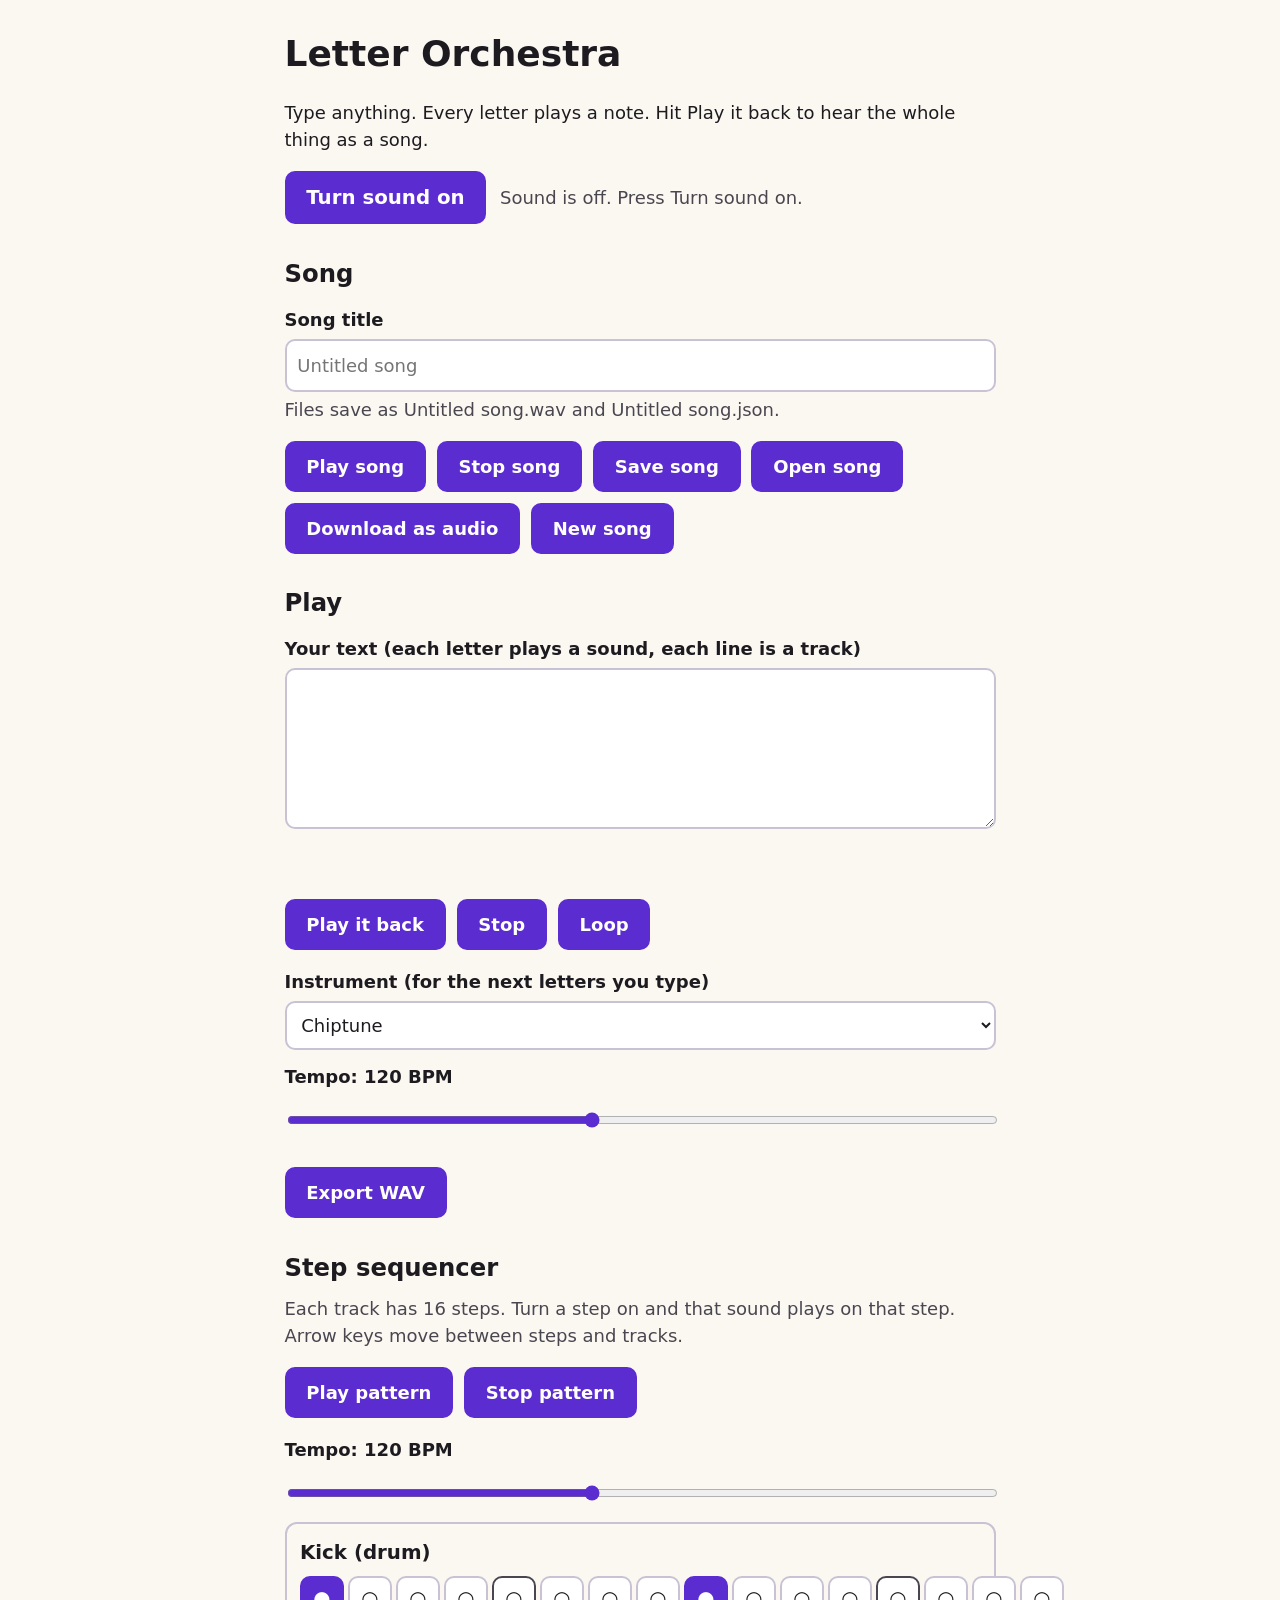
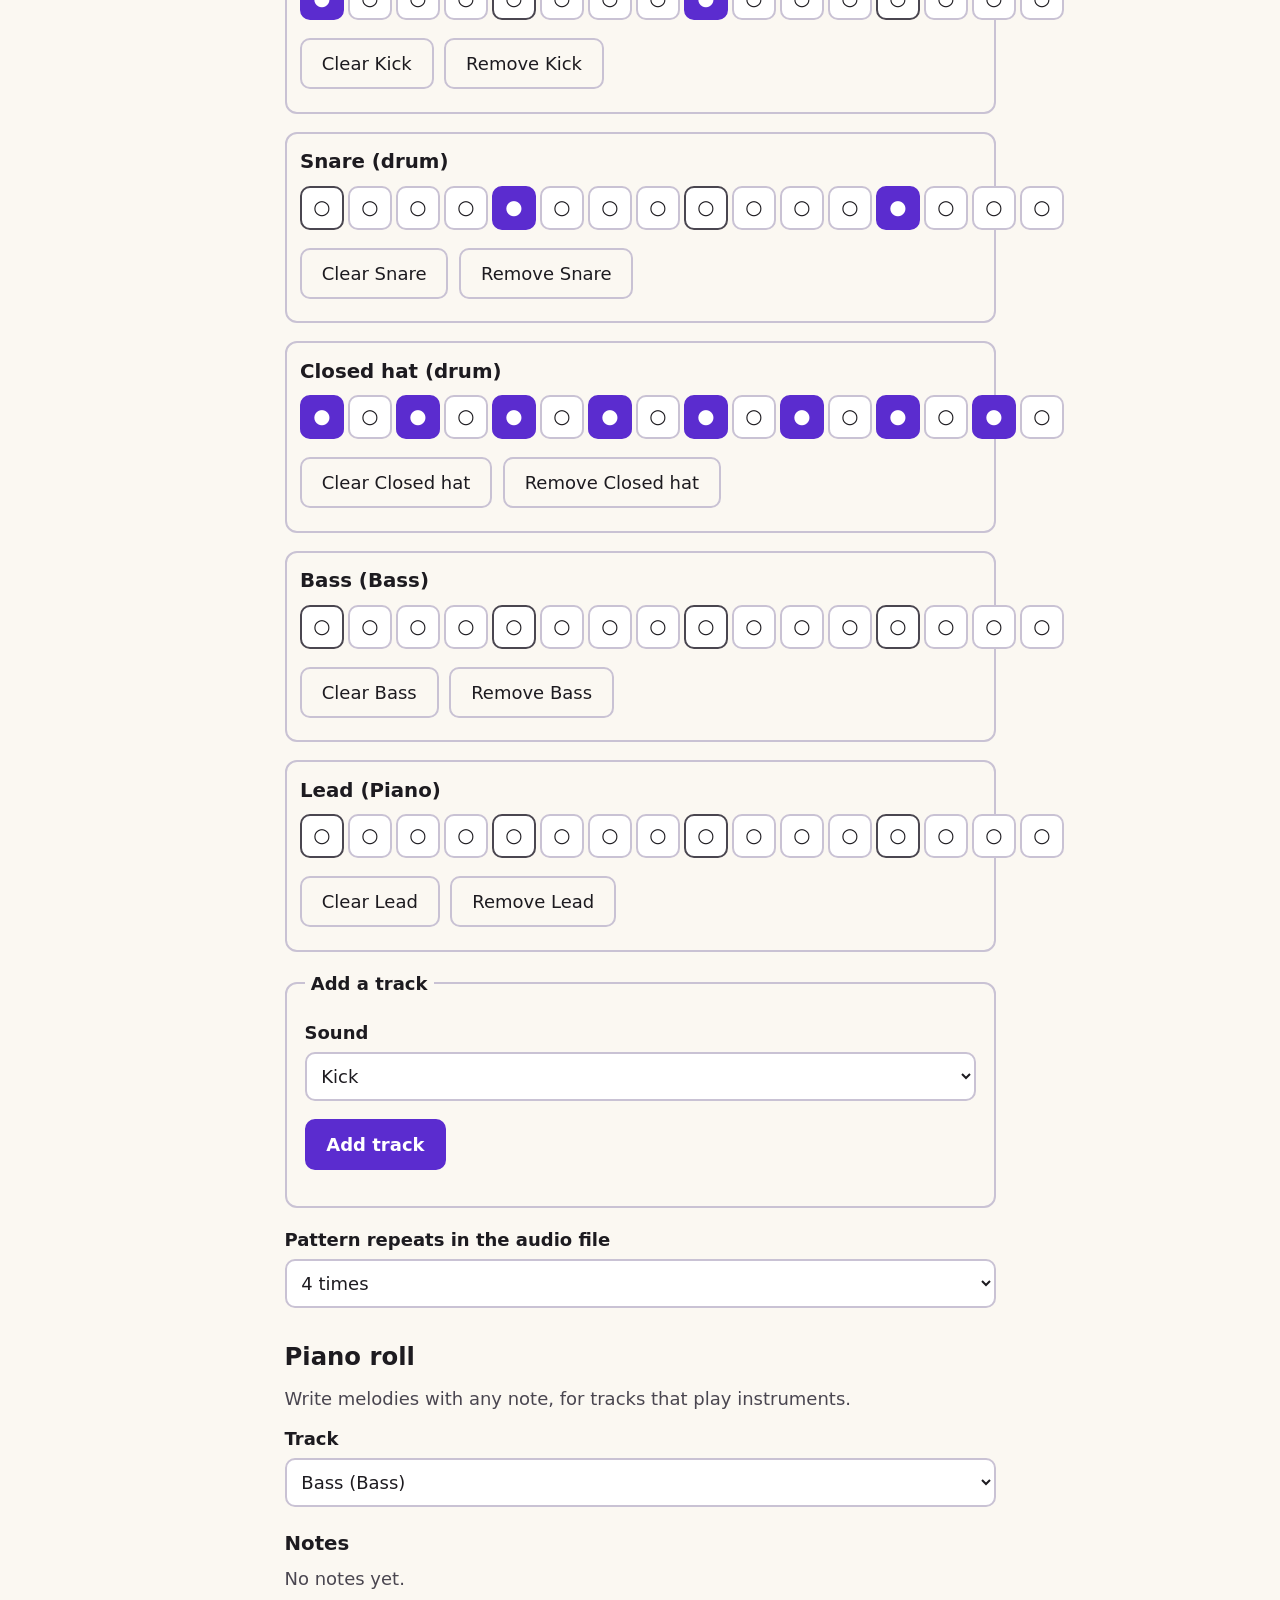
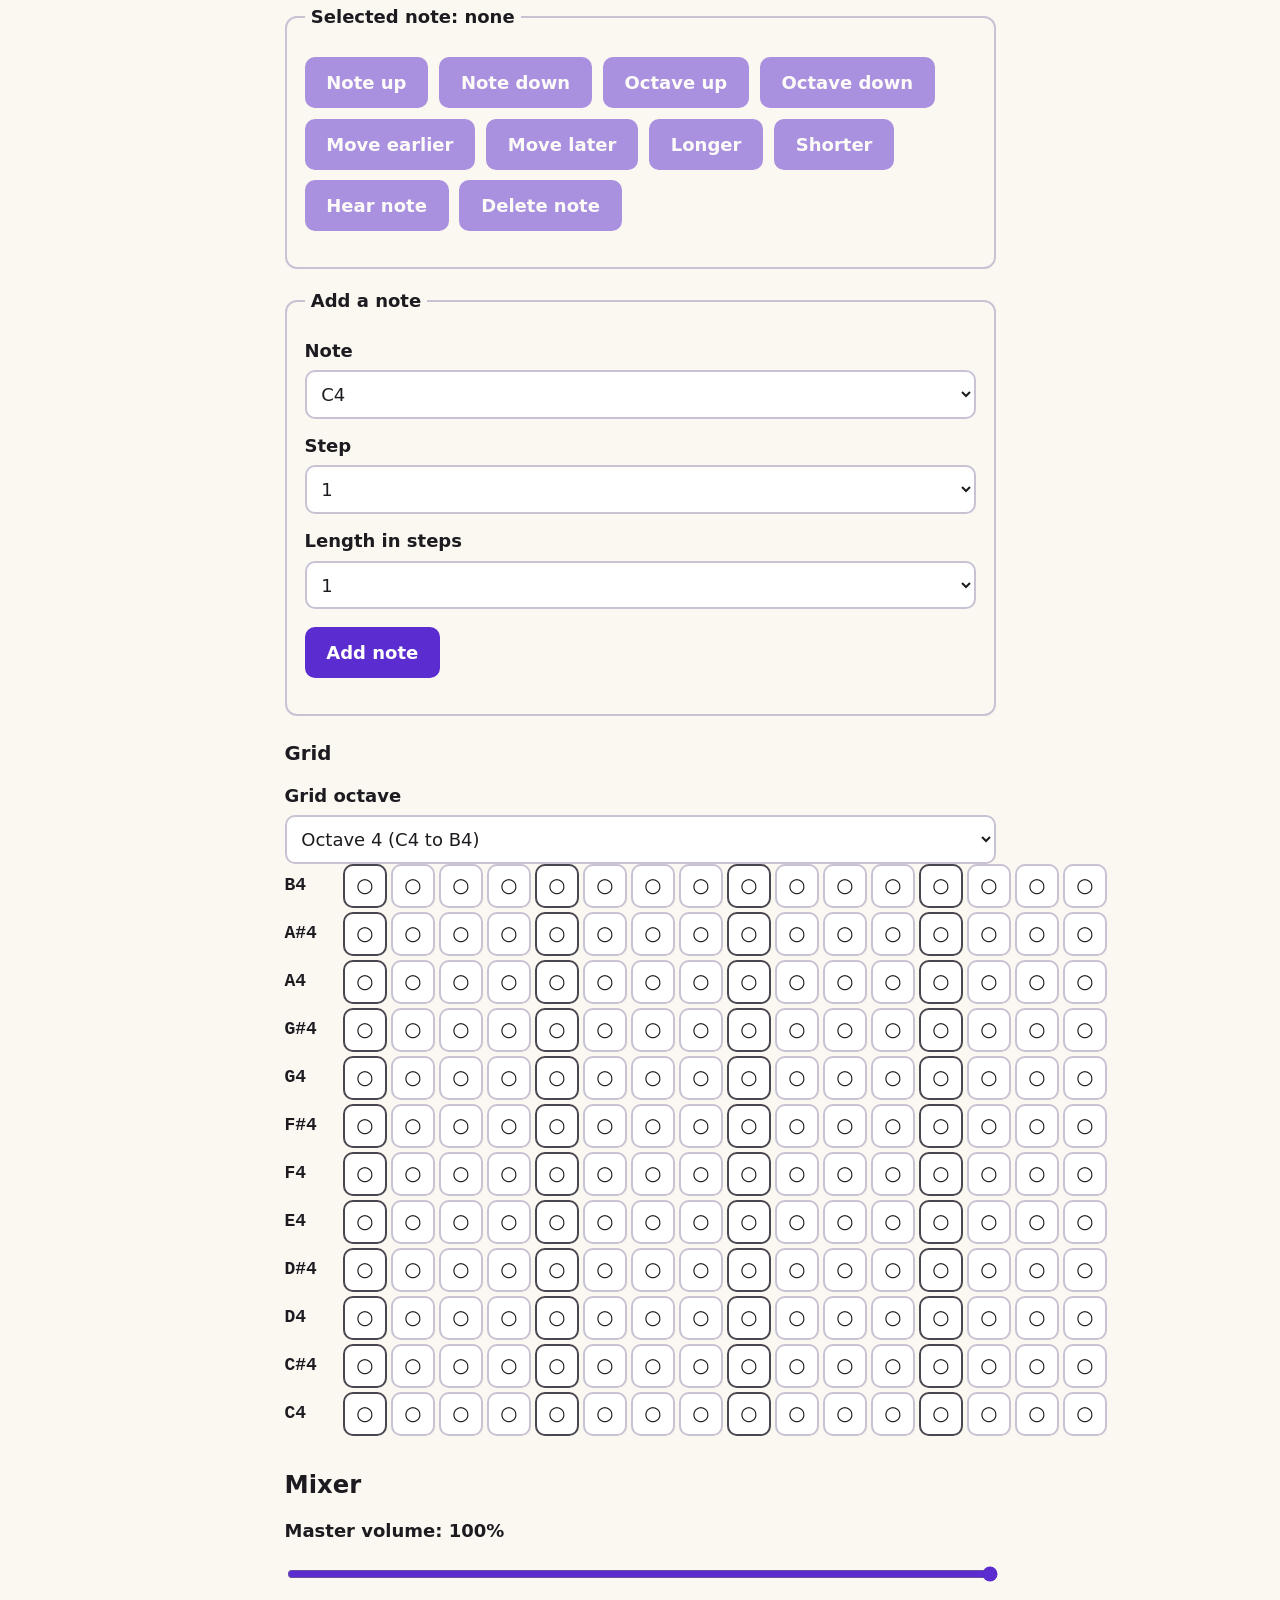
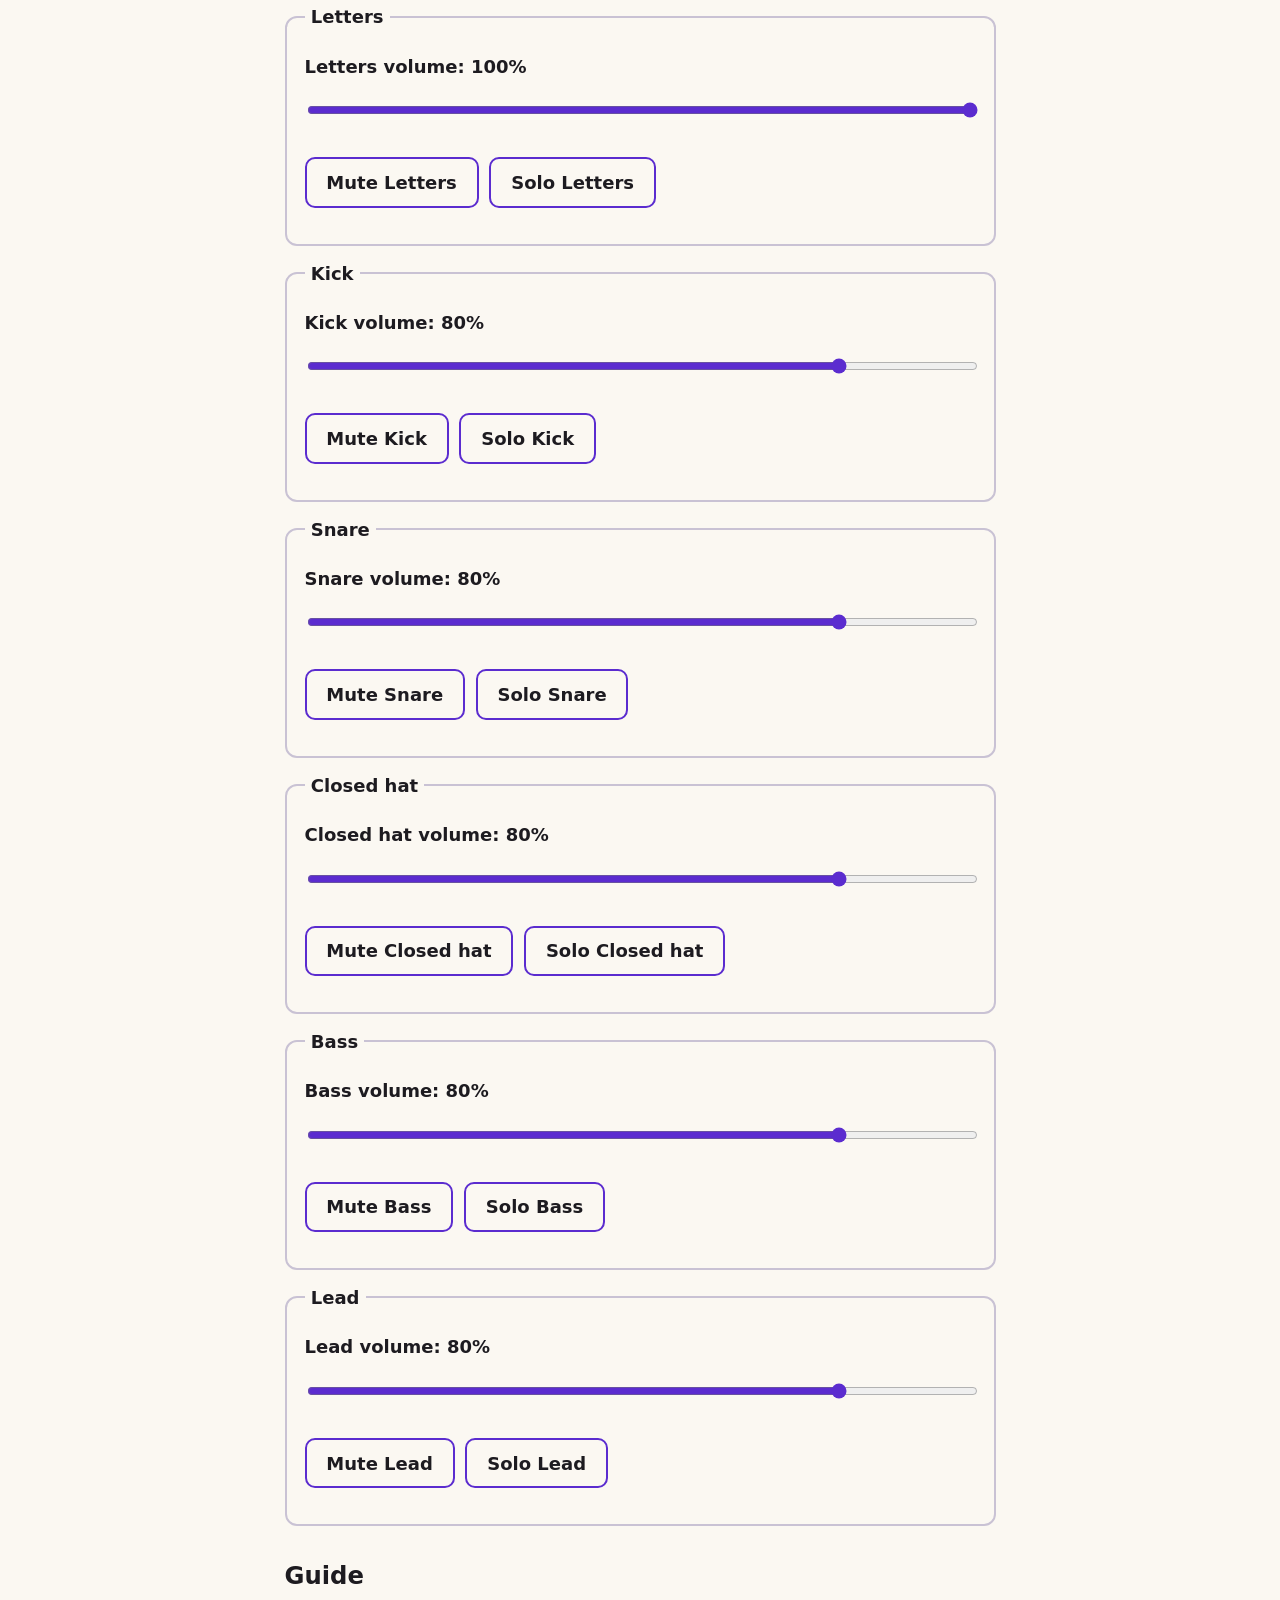
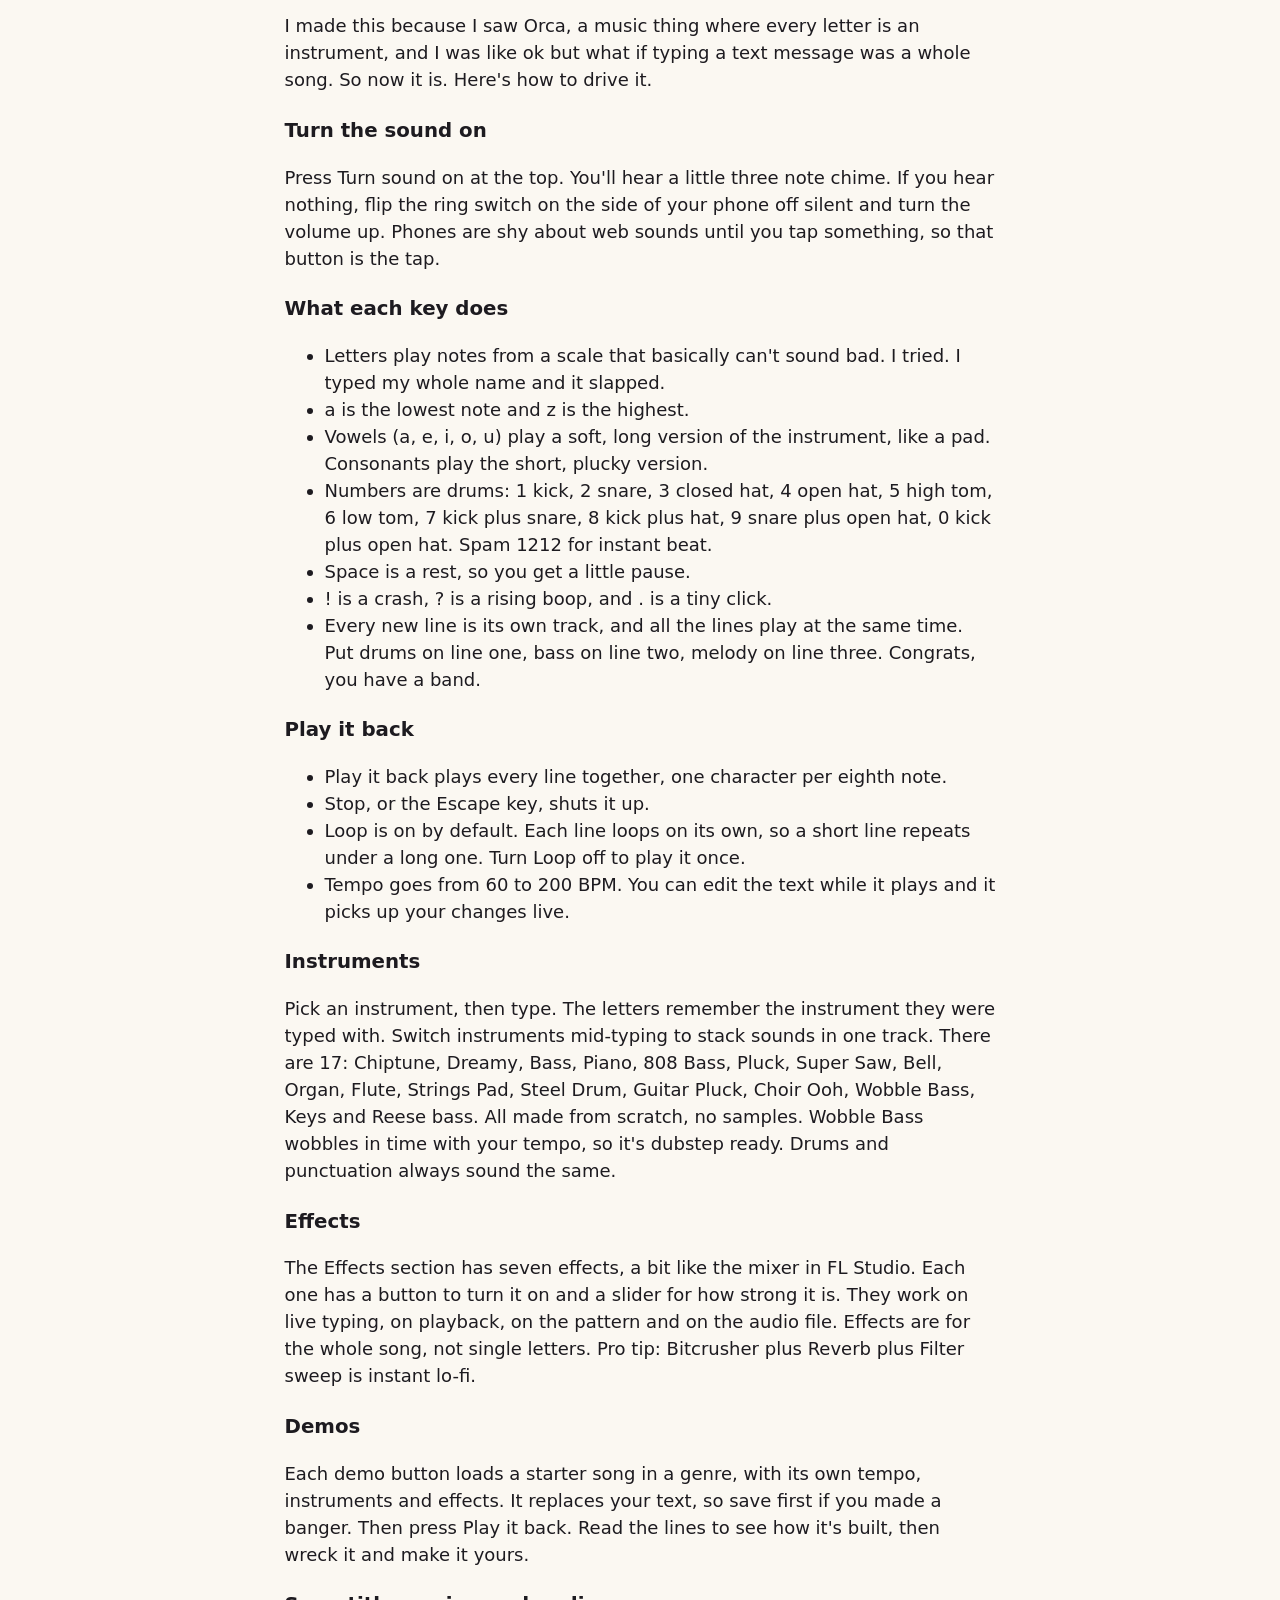
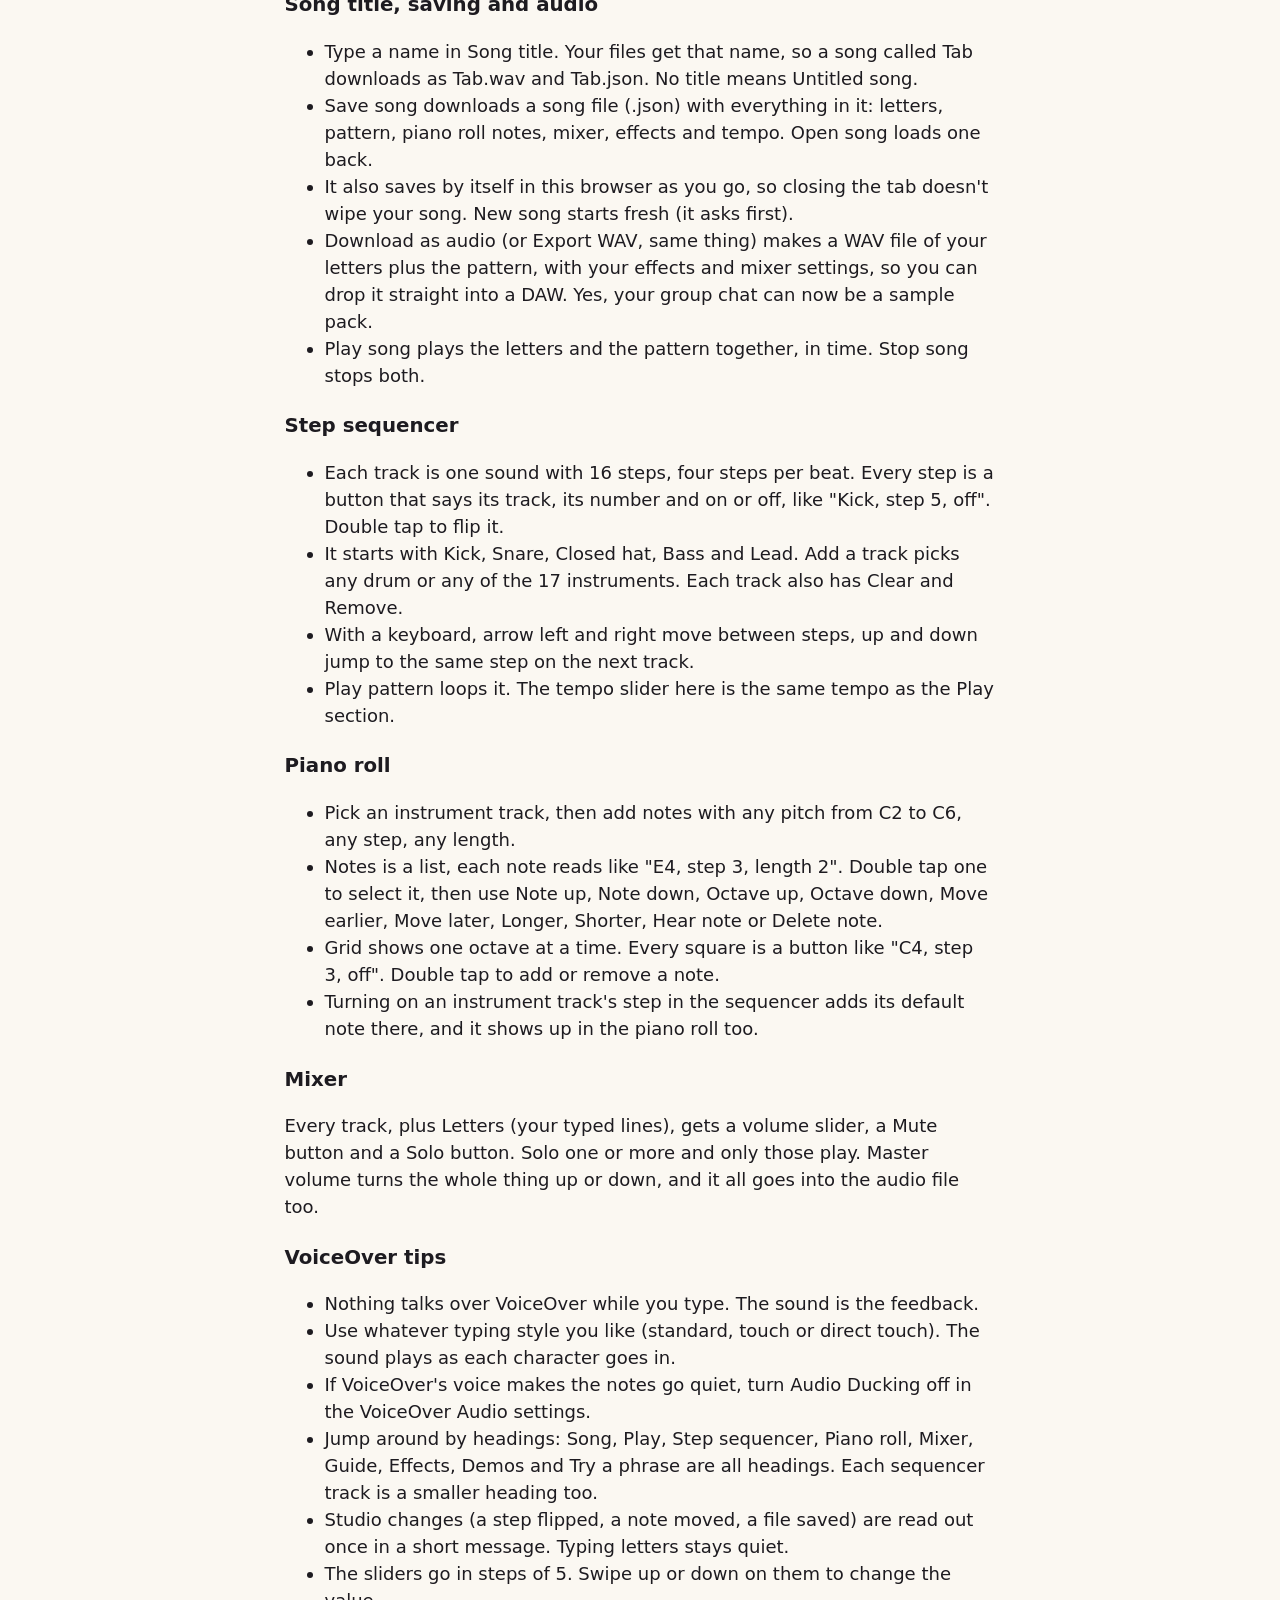
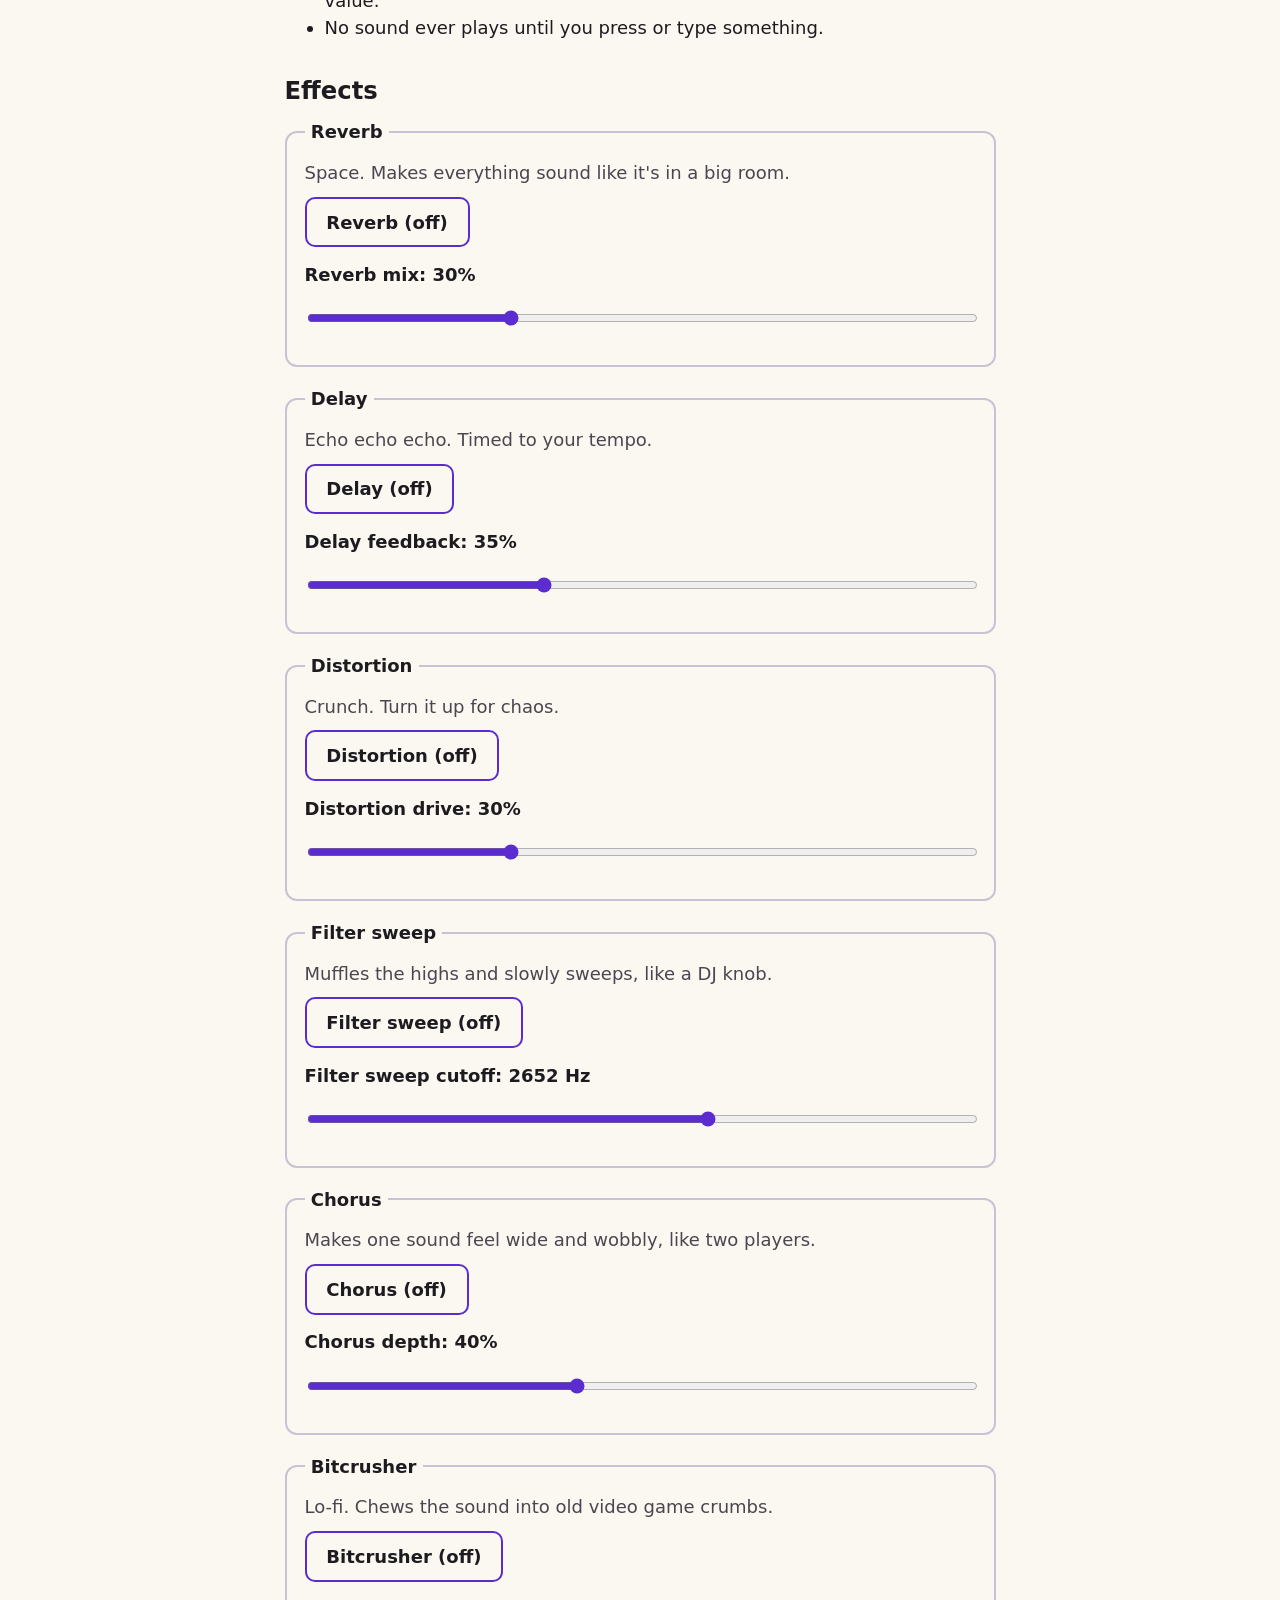
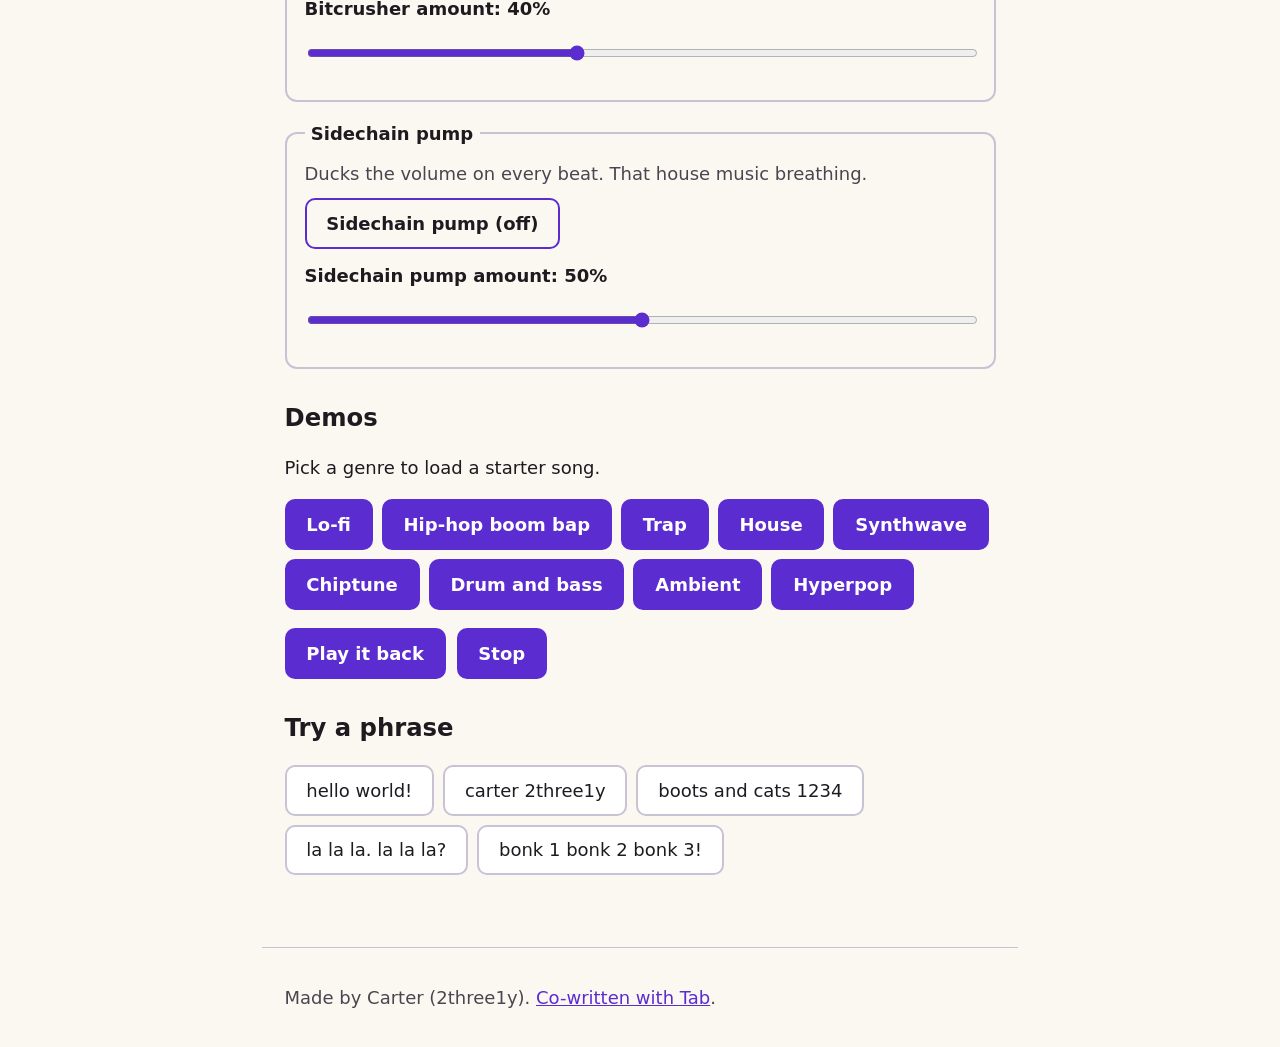
==== index.html @ 7fc5972c "Use en-US and cleaner links for TalkBack" ====
<!doctype html>
<html lang="en-US">
<head>
<meta charset="utf-8">
<meta name="viewport" content="width=device-width, initial-scale=1">
<meta name="color-scheme" content="light dark">
<title>Letter Orchestra</title>
<link rel="stylesheet" href="style.css">
</head>
<body>
<a class="skip" href="#guide-h">Skip to guide</a>
<main>
  <h1>Letter Orchestra</h1>
  <p class="intro">Type anything. Every letter plays a note. Hit Play it back to hear the whole thing as a song.</p>

  <div class="sound">
    <button type="button" id="sound-on">Turn sound on</button>
    <p id="sound-status" class="status">Sound is off. Press Turn sound on.</p>
  </div>

  <section aria-labelledby="song-h">
    <h2 id="song-h">Song</h2>
    <label for="song-title">Song title</label>
    <input type="text" id="song-title" autocomplete="off" autocapitalize="words" spellcheck="false" placeholder="Untitled song">
    <p class="hint" id="song-file-hint">Files save as <span id="song-file-name">Untitled song</span>.</p>
    <div class="row">
      <button type="button" id="song-play">Play song</button>
      <button type="button" id="song-stop">Stop song</button>
      <button type="button" id="song-save">Save song</button>
      <button type="button" id="song-open">Open song</button>
      <button type="button" id="song-audio">Download as audio</button>
      <button type="button" id="song-new">New song</button>
    </div>
    <input type="file" id="song-file" class="visually-hidden" accept=".json,application/json" tabindex="-1" aria-hidden="true">
    <p id="studio-status" class="status" role="status"></p>
  </section>

  <section aria-labelledby="play-h">
    <h2 id="play-h">Play</h2>
    <label for="text">Your text (each letter plays a sound, each line is a track)</label>
    <textarea id="text" rows="5" autocomplete="off" autocorrect="off" autocapitalize="off" spellcheck="false"></textarea>
    <div id="preview" class="preview" aria-hidden="true"></div>

    <div class="row">
      <button type="button" id="play" class="play">Play it back</button>
      <button type="button" id="stop" class="stop">Stop</button>
      <button type="button" id="loop" aria-pressed="true">Loop</button>
    </div>

    <div class="field">
      <label for="instrument">Instrument (for the next letters you type)</label>
      <select id="instrument">
        <option value="chiptune">Chiptune</option>
        <option value="dreamy">Dreamy</option>
        <option value="bass">Bass</option>
        <option value="piano">Piano</option>
        <option value="808">808 Bass</option>
        <option value="pluck">Pluck</option>
        <option value="supersaw">Super Saw</option>
        <option value="bell">Bell</option>
        <option value="organ">Organ</option>
        <option value="flute">Flute</option>
        <option value="strings">Strings Pad</option>
        <option value="steel">Steel Drum</option>
        <option value="guitar">Guitar Pluck</option>
        <option value="choir">Choir Ooh</option>
        <option value="wobble">Wobble Bass</option>
        <option value="keys">Keys</option>
        <option value="reese">Reese bass</option>
      </select>
    </div>

    <div class="field">
      <label for="tempo">Tempo: <span id="tempo-val">120</span> BPM</label>
      <input type="range" id="tempo" min="60" max="200" step="5" value="120">
    </div>

    <div class="row export">
      <button type="button" id="export">Export WAV</button>
      <p id="export-status" class="status"></p>
    </div>
  </section>

  <section aria-labelledby="seq-h">
    <h2 id="seq-h">Step sequencer</h2>
    <p class="hint">Each track has 16 steps. Turn a step on and that sound plays on that step. Arrow keys move between steps and tracks.</p>
    <div class="row">
      <button type="button" id="seq-play">Play pattern</button>
      <button type="button" id="seq-stop">Stop pattern</button>
    </div>
    <div class="field">
      <label for="seq-tempo">Tempo: <span id="seq-tempo-val">120</span> BPM</label>
      <input type="range" id="seq-tempo" min="60" max="200" step="5" value="120">
    </div>
    <ul id="seq-tracks" class="seq-tracks"></ul>
    <fieldset class="fx">
      <legend>Add a track</legend>
      <label for="seq-add-sound">Sound</label>
      <select id="seq-add-sound"></select>
      <div class="row"><button type="button" id="seq-add">Add track</button></div>
    </fieldset>
    <div class="field">
      <label for="seq-repeats">Pattern repeats in the audio file</label>
      <select id="seq-repeats">
        <option value="1">1 time</option><option value="2">2 times</option><option value="4" selected>4 times</option><option value="8">8 times</option><option value="16">16 times</option>
      </select>
    </div>
  </section>

  <section aria-labelledby="roll-h">
    <h2 id="roll-h">Piano roll</h2>
    <p class="hint">Write melodies with any note, for tracks that play instruments.</p>
    <label for="roll-track">Track</label>
    <select id="roll-track"></select>
    <h3 id="roll-notes-h">Notes</h3>
    <ul id="roll-notes" class="roll-notes" aria-labelledby="roll-notes-h"></ul>
    <p id="roll-empty" class="hint">No notes yet.</p>
    <fieldset class="fx" id="roll-edit">
      <legend id="roll-edit-legend">Selected note: none</legend>
      <div class="row roll-tools">
        <button type="button" data-act="up">Note up</button>
        <button type="button" data-act="down">Note down</button>
        <button type="button" data-act="oct-up">Octave up</button>
        <button type="button" data-act="oct-down">Octave down</button>
        <button type="button" data-act="left">Move earlier</button>
        <button type="button" data-act="right">Move later</button>
        <button type="button" data-act="longer">Longer</button>
        <button type="button" data-act="shorter">Shorter</button>
        <button type="button" data-act="hear">Hear note</button>
        <button type="button" data-act="delete">Delete note</button>
      </div>
    </fieldset>
    <fieldset class="fx">
      <legend>Add a note</legend>
      <label for="roll-add-pitch">Note</label>
      <select id="roll-add-pitch"></select>
      <label for="roll-add-step">Step</label>
      <select id="roll-add-step"></select>
      <label for="roll-add-len">Length in steps</label>
      <select id="roll-add-len"></select>
      <div class="row"><button type="button" id="roll-add">Add note</button></div>
    </fieldset>
    <h3 id="roll-grid-h">Grid</h3>
    <label for="roll-octave">Grid octave</label>
    <select id="roll-octave"></select>
    <ul id="roll-grid" class="roll-grid" aria-labelledby="roll-grid-h"></ul>
  </section>

  <section aria-labelledby="mix-h">
    <h2 id="mix-h">Mixer</h2>
    <div class="field">
      <label for="mix-master">Master volume: <span id="mix-master-val">100</span>%</label>
      <input type="range" id="mix-master" min="0" max="100" step="5" value="100">
    </div>
    <ul id="mix-tracks" class="mix-tracks"></ul>
  </section>

  <section aria-labelledby="guide-h">
    <h2 id="guide-h" tabindex="-1">Guide</h2>
    <p>I made this because I saw Orca, a music thing where every letter is an instrument, and I was like ok but what if typing a text message was a whole song. So now it is. Here's how to drive it.</p>

    <h3>Turn the sound on</h3>
    <p>Press Turn sound on at the top. You'll hear a little three note chime. If you hear nothing, flip the ring switch on the side of your phone off silent and turn the volume up. Phones are shy about web sounds until you tap something, so that button is the tap.</p>

    <h3>What each key does</h3>
    <ul>
      <li>Letters play notes from a scale that basically can't sound bad. I tried. I typed my whole name and it slapped.</li>
      <li>a is the lowest note and z is the highest.</li>
      <li>Vowels (a, e, i, o, u) play a soft, long version of the instrument, like a pad. Consonants play the short, plucky version.</li>
      <li>Numbers are drums: 1 kick, 2 snare, 3 closed hat, 4 open hat, 5 high tom, 6 low tom, 7 kick plus snare, 8 kick plus hat, 9 snare plus open hat, 0 kick plus open hat. Spam 1212 for instant beat.</li>
      <li>Space is a rest, so you get a little pause.</li>
      <li>! is a crash, ? is a rising boop, and . is a tiny click.</li>
      <li>Every new line is its own track, and all the lines play at the same time. Put drums on line one, bass on line two, melody on line three. Congrats, you have a band.</li>
    </ul>

    <h3>Play it back</h3>
    <ul>
      <li>Play it back plays every line together, one character per eighth note.</li>
      <li>Stop, or the Escape key, shuts it up.</li>
      <li>Loop is on by default. Each line loops on its own, so a short line repeats under a long one. Turn Loop off to play it once.</li>
      <li>Tempo goes from 60 to 200 BPM. You can edit the text while it plays and it picks up your changes live.</li>
    </ul>

    <h3>Instruments</h3>
    <p>Pick an instrument, then type. The letters remember the instrument they were typed with. Switch instruments mid-typing to stack sounds in one track. There are 17: Chiptune, Dreamy, Bass, Piano, 808 Bass, Pluck, Super Saw, Bell, Organ, Flute, Strings Pad, Steel Drum, Guitar Pluck, Choir Ooh, Wobble Bass, Keys and Reese bass. All made from scratch, no samples. Wobble Bass wobbles in time with your tempo, so it's dubstep ready. Drums and punctuation always sound the same.</p>

    <h3>Effects</h3>
    <p>The Effects section has seven effects, a bit like the mixer in FL Studio. Each one has a button to turn it on and a slider for how strong it is. They work on live typing, on playback, on the pattern and on the audio file. Effects are for the whole song, not single letters. Pro tip: Bitcrusher plus Reverb plus Filter sweep is instant lo-fi.</p>

    <h3>Demos</h3>
    <p>Each demo button loads a starter song in a genre, with its own tempo, instruments and effects. It replaces your text, so save first if you made a banger. Then press Play it back. Read the lines to see how it's built, then wreck it and make it yours.</p>

    <h3>Song title, saving and audio</h3>
    <ul>
      <li>Type a name in Song title. Your files get that name, so a song called Tab downloads as Tab.wav and Tab.json. No title means Untitled song.</li>
      <li>Save song downloads a song file (.json) with everything in it: letters, pattern, piano roll notes, mixer, effects and tempo. Open song loads one back.</li>
      <li>It also saves by itself in this browser as you go, so closing the tab doesn't wipe your song. New song starts fresh (it asks first).</li>
      <li>Download as audio (or Export WAV, same thing) makes a WAV file of your letters plus the pattern, with your effects and mixer settings, so you can drop it straight into a DAW. Yes, your group chat can now be a sample pack.</li>
      <li>Play song plays the letters and the pattern together, in time. Stop song stops both.</li>
    </ul>

    <h3>Step sequencer</h3>
    <ul>
      <li>Each track is one sound with 16 steps, four steps per beat. Every step is a button that says its track, its number and on or off, like "Kick, step 5, off". Double tap to flip it.</li>
      <li>It starts with Kick, Snare, Closed hat, Bass and Lead. Add a track picks any drum or any of the 17 instruments. Each track also has Clear and Remove.</li>
      <li>With a keyboard, arrow left and right move between steps, up and down jump to the same step on the next track.</li>
      <li>Play pattern loops it. The tempo slider here is the same tempo as the Play section.</li>
    </ul>

    <h3>Piano roll</h3>
    <ul>
      <li>Pick an instrument track, then add notes with any pitch from C2 to C6, any step, any length.</li>
      <li>Notes is a list, each note reads like "E4, step 3, length 2". Double tap one to select it, then use Note up, Note down, Octave up, Octave down, Move earlier, Move later, Longer, Shorter, Hear note or Delete note.</li>
      <li>Grid shows one octave at a time. Every square is a button like "C4, step 3, off". Double tap to add or remove a note.</li>
      <li>Turning on an instrument track's step in the sequencer adds its default note there, and it shows up in the piano roll too.</li>
    </ul>

    <h3>Mixer</h3>
    <p>Every track, plus Letters (your typed lines), gets a volume slider, a Mute button and a Solo button. Solo one or more and only those play. Master volume turns the whole thing up or down, and it all goes into the audio file too.</p>

    <h3>VoiceOver tips</h3>
    <ul>
      <li>Nothing talks over VoiceOver while you type. The sound is the feedback.</li>
      <li>Use whatever typing style you like (standard, touch or direct touch). The sound plays as each character goes in.</li>
      <li>If VoiceOver's voice makes the notes go quiet, turn Audio Ducking off in the VoiceOver Audio settings.</li>
      <li>Jump around by headings: Song, Play, Step sequencer, Piano roll, Mixer, Guide, Effects, Demos and Try a phrase are all headings. Each sequencer track is a smaller heading too.</li>
      <li>Studio changes (a step flipped, a note moved, a file saved) are read out once in a short message. Typing letters stays quiet.</li>
      <li>The sliders go in steps of 5. Swipe up or down on them to change the value.</li>
      <li>No sound ever plays until you press or type something.</li>
    </ul>
  </section>

  <section aria-labelledby="fx-h">
    <h2 id="fx-h">Effects</h2>
    <fieldset class="fx">
      <legend>Reverb</legend>
      <p class="hint">Space. Makes everything sound like it's in a big room.</p>
      <button type="button" id="fx-reverb" class="toggle" aria-pressed="false">Reverb<span class="st" aria-hidden="true"> (off)</span></button>
      <label for="fx-reverb-amt">Reverb mix: <span id="fx-reverb-val"></span></label>
      <input type="range" id="fx-reverb-amt" min="0" max="100" step="5" value="0">
    </fieldset>
    <fieldset class="fx">
      <legend>Delay</legend>
      <p class="hint">Echo echo echo. Timed to your tempo.</p>
      <button type="button" id="fx-delay" class="toggle" aria-pressed="false">Delay<span class="st" aria-hidden="true"> (off)</span></button>
      <label for="fx-delay-amt">Delay feedback: <span id="fx-delay-val"></span></label>
      <input type="range" id="fx-delay-amt" min="0" max="100" step="5" value="0">
    </fieldset>
    <fieldset class="fx">
      <legend>Distortion</legend>
      <p class="hint">Crunch. Turn it up for chaos.</p>
      <button type="button" id="fx-distortion" class="toggle" aria-pressed="false">Distortion<span class="st" aria-hidden="true"> (off)</span></button>
      <label for="fx-distortion-amt">Distortion drive: <span id="fx-distortion-val"></span></label>
      <input type="range" id="fx-distortion-amt" min="0" max="100" step="5" value="0">
    </fieldset>
    <fieldset class="fx">
      <legend>Filter sweep</legend>
      <p class="hint">Muffles the highs and slowly sweeps, like a DJ knob.</p>
      <button type="button" id="fx-filter" class="toggle" aria-pressed="false">Filter sweep<span class="st" aria-hidden="true"> (off)</span></button>
      <label for="fx-filter-amt">Filter sweep cutoff: <span id="fx-filter-val"></span></label>
      <input type="range" id="fx-filter-amt" min="0" max="100" step="5" value="0">
    </fieldset>
    <fieldset class="fx">
      <legend>Chorus</legend>
      <p class="hint">Makes one sound feel wide and wobbly, like two players.</p>
      <button type="button" id="fx-chorus" class="toggle" aria-pressed="false">Chorus<span class="st" aria-hidden="true"> (off)</span></button>
      <label for="fx-chorus-amt">Chorus depth: <span id="fx-chorus-val"></span></label>
      <input type="range" id="fx-chorus-amt" min="0" max="100" step="5" value="0">
    </fieldset>
    <fieldset class="fx">
      <legend>Bitcrusher</legend>
      <p class="hint">Lo-fi. Chews the sound into old video game crumbs.</p>
      <button type="button" id="fx-crush" class="toggle" aria-pressed="false">Bitcrusher<span class="st" aria-hidden="true"> (off)</span></button>
      <label for="fx-crush-amt">Bitcrusher amount: <span id="fx-crush-val"></span></label>
      <input type="range" id="fx-crush-amt" min="0" max="100" step="5" value="0">
    </fieldset>
    <fieldset class="fx">
      <legend>Sidechain pump</legend>
      <p class="hint">Ducks the volume on every beat. That house music breathing.</p>
      <button type="button" id="fx-pump" class="toggle" aria-pressed="false">Sidechain pump<span class="st" aria-hidden="true"> (off)</span></button>
      <label for="fx-pump-amt">Sidechain pump amount: <span id="fx-pump-val"></span></label>
      <input type="range" id="fx-pump-amt" min="0" max="100" step="5" value="0">
    </fieldset>
  </section>

  <section aria-labelledby="demo-h">
    <h2 id="demo-h">Demos</h2>
    <p>Pick a genre to load a starter song.</p>
    <ul class="examples">
      <li><button type="button" class="demo" data-demo="lofi">Lo-fi</button></li>
      <li><button type="button" class="demo" data-demo="boombap">Hip-hop boom bap</button></li>
      <li><button type="button" class="demo" data-demo="trap">Trap</button></li>
      <li><button type="button" class="demo" data-demo="house">House</button></li>
      <li><button type="button" class="demo" data-demo="synthwave">Synthwave</button></li>
      <li><button type="button" class="demo" data-demo="chiptune">Chiptune</button></li>
      <li><button type="button" class="demo" data-demo="dnb">Drum and bass</button></li>
      <li><button type="button" class="demo" data-demo="ambient">Ambient</button></li>
      <li><button type="button" class="demo" data-demo="hyperpop">Hyperpop</button></li>
    </ul>
    <p id="demo-status" class="status"></p>
    <div class="row">
      <button type="button" class="play">Play it back</button>
      <button type="button" class="stop">Stop</button>
    </div>
  </section>

  <section aria-labelledby="ex-h">
    <h2 id="ex-h">Try a phrase</h2>
    <ul class="examples">
      <li><button type="button" class="ex">hello world!</button></li>
      <li><button type="button" class="ex">carter 2three1y</button></li>
      <li><button type="button" class="ex">boots and cats 1234</button></li>
      <li><button type="button" class="ex">la la la. la la la?</button></li>
      <li><button type="button" class="ex">bonk 1 bonk 2 bonk 3!</button></li>
    </ul>
  </section>
</main>
<footer>
  <p>Made by Carter (2three1y). <a href="https://tab.bot">Co-written with Tab</a>.</p>
</footer>
<script src="app.js"></script>
<script src="studio.js"></script>
</body>
</html>
---- style.css ----
:root{--bg:#fbf8f2;--fg:#1d1b20;--muted:#4a4650;--card:#fff;--line:#c9c2d4;--accent:#5b2ccf;--accent-fg:#fff;--hl:#ffd84a;--focus:#0a58ff;font-size:112.5%}
@media (prefers-color-scheme:dark){:root{--bg:#121016;--fg:#f2eef8;--muted:#c4bdd0;--card:#1d1a24;--line:#4b4458;--accent:#b79cff;--accent-fg:#14101c;--hl:#7a5f00;--focus:#7fb2ff}}
*{box-sizing:border-box}
body{margin:0;background:var(--bg);color:var(--fg);font-family:system-ui,-apple-system,"Segoe UI",Roboto,sans-serif;line-height:1.5}
main,footer{max-width:42rem;margin:0 auto;padding:1rem 1.25rem}
h1{font-size:2rem;margin:.5rem 0}
h2{font-size:1.35rem;margin:1.75rem 0 .5rem}
label{display:block;font-weight:600;margin:.75rem 0 .35rem}
textarea,select{width:100%;min-height:44px;font:inherit;color:var(--fg);background:var(--card);border:2px solid var(--line);border-radius:10px;padding:.6rem}
textarea{min-height:6rem;resize:vertical}
button{min-height:44px;min-width:44px;font:inherit;font-weight:600;padding:.55rem 1.1rem;border-radius:10px;border:2px solid var(--accent);background:var(--accent);color:var(--accent-fg);cursor:pointer}
button[aria-pressed="false"]{background:transparent;color:var(--fg)}
.ex{background:var(--card);color:var(--fg);border-color:var(--line);font-weight:500}
input[type=range]{width:100%;min-height:44px;accent-color:var(--accent)}
.row{display:flex;flex-wrap:wrap;gap:.6rem;margin:1rem 0}
.examples{list-style:none;padding:0;display:flex;flex-wrap:wrap;gap:.5rem}
:focus-visible{outline:4px solid var(--focus);outline-offset:3px}
textarea:focus,select:focus,input:focus{outline:4px solid var(--focus);outline-offset:2px}
.preview{font-family:ui-monospace,Menlo,monospace;font-size:1.25rem;min-height:2rem;margin-top:.5rem;word-break:break-all;white-space:pre-wrap}
.preview span{border-radius:4px;transition:background-color .15s}
.preview span.on{background:var(--hl)}
footer{color:var(--muted);border-top:1px solid var(--line);margin-top:2rem}
a{color:var(--accent)}
@media (prefers-reduced-motion:reduce){*{transition:none!important;animation:none!important}}
.export{align-items:center}
.status{margin:0;color:var(--muted)}
.skip{position:absolute;left:.5rem;top:-4rem;background:var(--accent);color:var(--accent-fg);padding:.7rem 1rem;border-radius:10px;z-index:10;min-height:44px;display:inline-block}
.skip:focus{top:.5rem}
.sound{display:flex;flex-wrap:wrap;align-items:center;gap:.75rem;margin:1rem 0}
#sound-on{font-size:1.1rem}
h3{font-size:1.1rem;margin:1.25rem 0 .35rem}
fieldset.fx{border:2px solid var(--line);border-radius:12px;margin:0 0 1rem;padding:.5rem 1rem 1rem}
fieldset.fx legend{font-weight:700;padding:0 .35rem}
.hint{margin:.25rem 0 .6rem;color:var(--muted)}
.toggle{border-color:var(--accent)}
.preview .pl{min-height:1.6rem}
h2[tabindex]:focus{outline:none}

.visually-hidden{position:absolute!important;width:1px;height:1px;overflow:hidden;clip:rect(0 0 0 0);clip-path:inset(50%);white-space:nowrap;border:0;padding:0;margin:-1px}
input[type=text]{width:100%;min-height:44px;font:inherit;color:var(--fg);background:var(--card);border:2px solid var(--line);border-radius:10px;padding:.6rem}
.seq-tracks,.roll-notes,.roll-grid,.mix-tracks{list-style:none;padding:0;margin:0}
.seq-track{border:2px solid var(--line);border-radius:12px;padding:.25rem .75rem .25rem;margin:0 0 1rem}
.seq-track h3{margin:.5rem 0}
.steps{display:grid;grid-template-columns:repeat(4,minmax(44px,1fr));gap:4px}
@media (min-width:30rem){.steps{grid-template-columns:repeat(8,minmax(44px,1fr))}}
@media (min-width:62rem){.steps{grid-template-columns:repeat(16,minmax(44px,1fr))}}
.step,.cell{min-width:44px;min-height:44px;padding:0;background:var(--card);color:var(--fg);border:2px solid var(--line);font-size:1.1rem;line-height:1}
.step.beat,.cell.beat{border-color:var(--muted)}
.step.on,.cell.on{background:var(--accent);color:var(--accent-fg);border-color:var(--accent)}
.step.now{outline:3px dashed var(--fg);outline-offset:1px}
button.minor{background:transparent;color:var(--fg);border-color:var(--line);font-weight:500}
.note-btn{width:100%;text-align:left;margin:0 0 .4rem;background:var(--card);color:var(--fg);border-color:var(--line)}
.note-btn.sel{border-color:var(--accent);box-shadow:inset 0 0 0 2px var(--accent)}
.grid-row{display:flex;align-items:center;gap:.5rem;margin:0 0 4px}
.grid-pitch{flex:0 0 2.75rem;font-family:ui-monospace,Menlo,monospace;font-weight:700}
.grid-row .steps{flex:1}
.mix-ch fieldset{margin-bottom:.75rem}
button:disabled{opacity:.5;cursor:not-allowed}
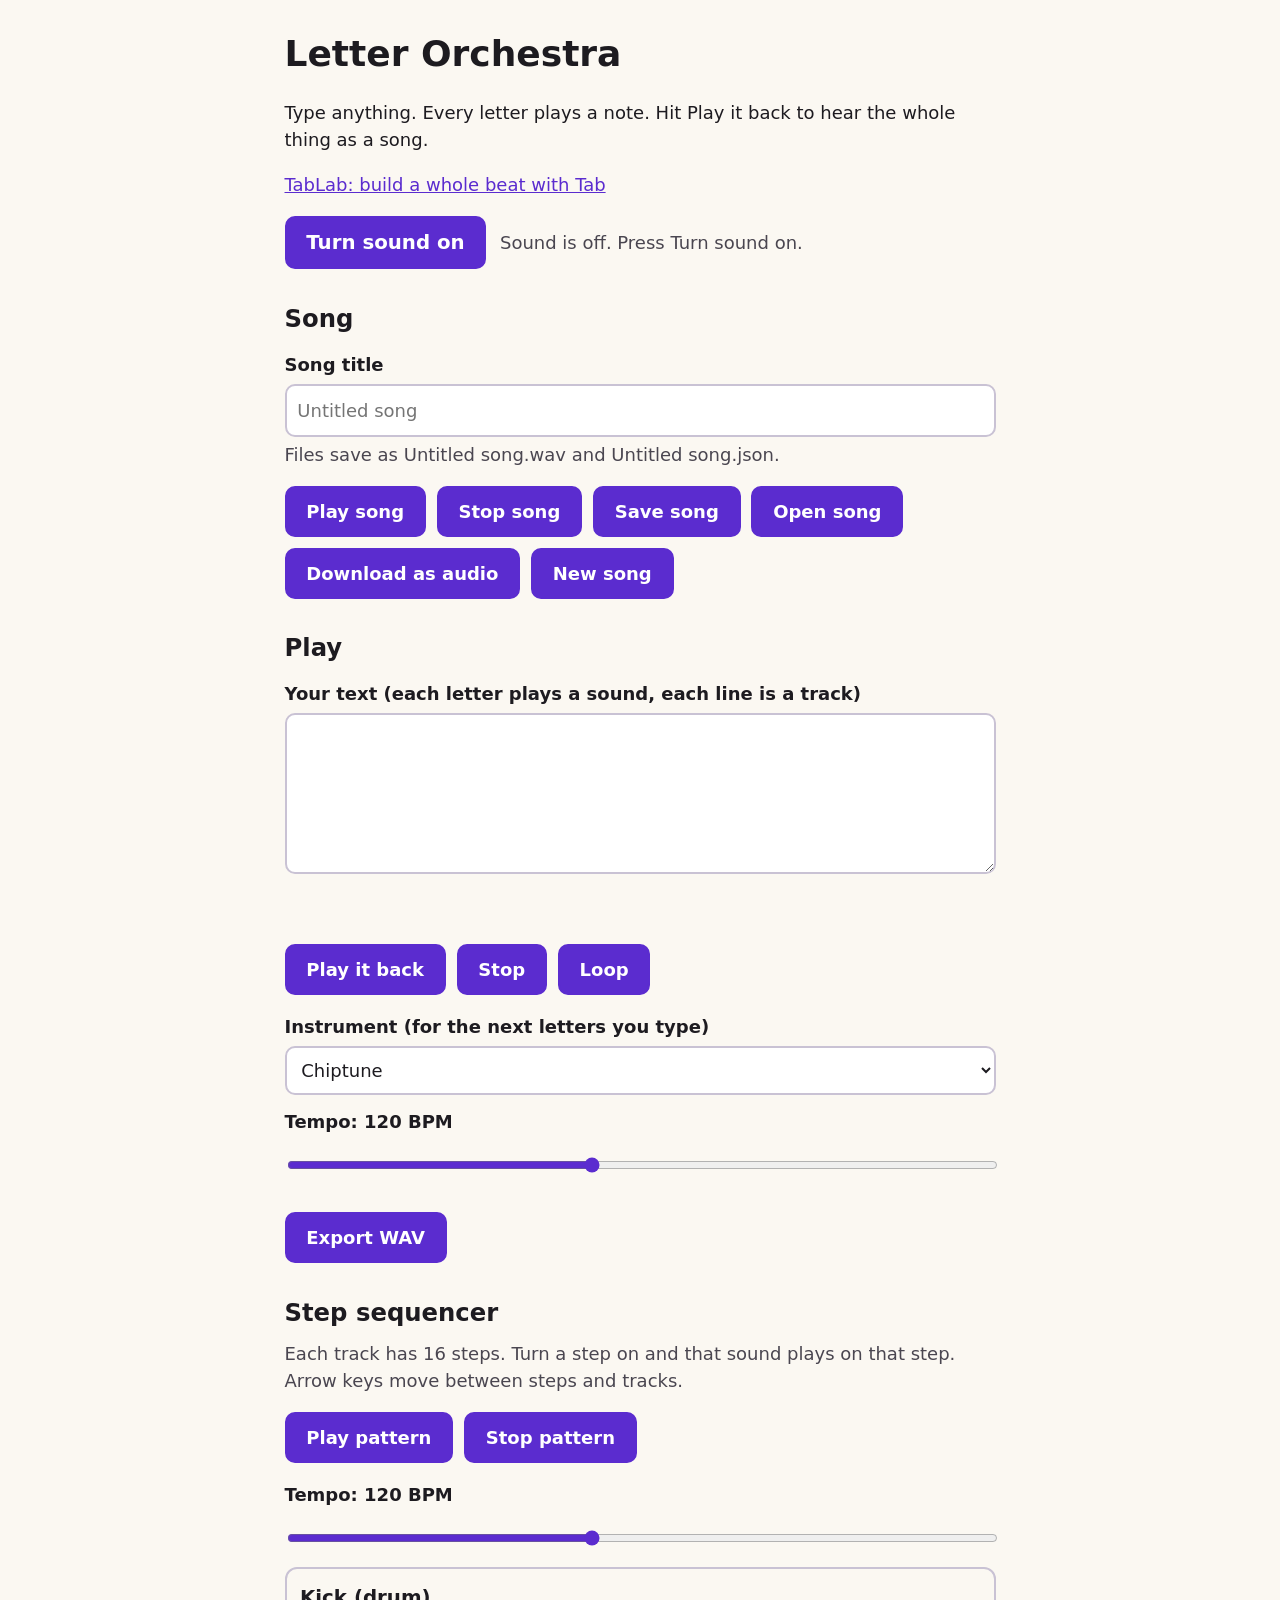
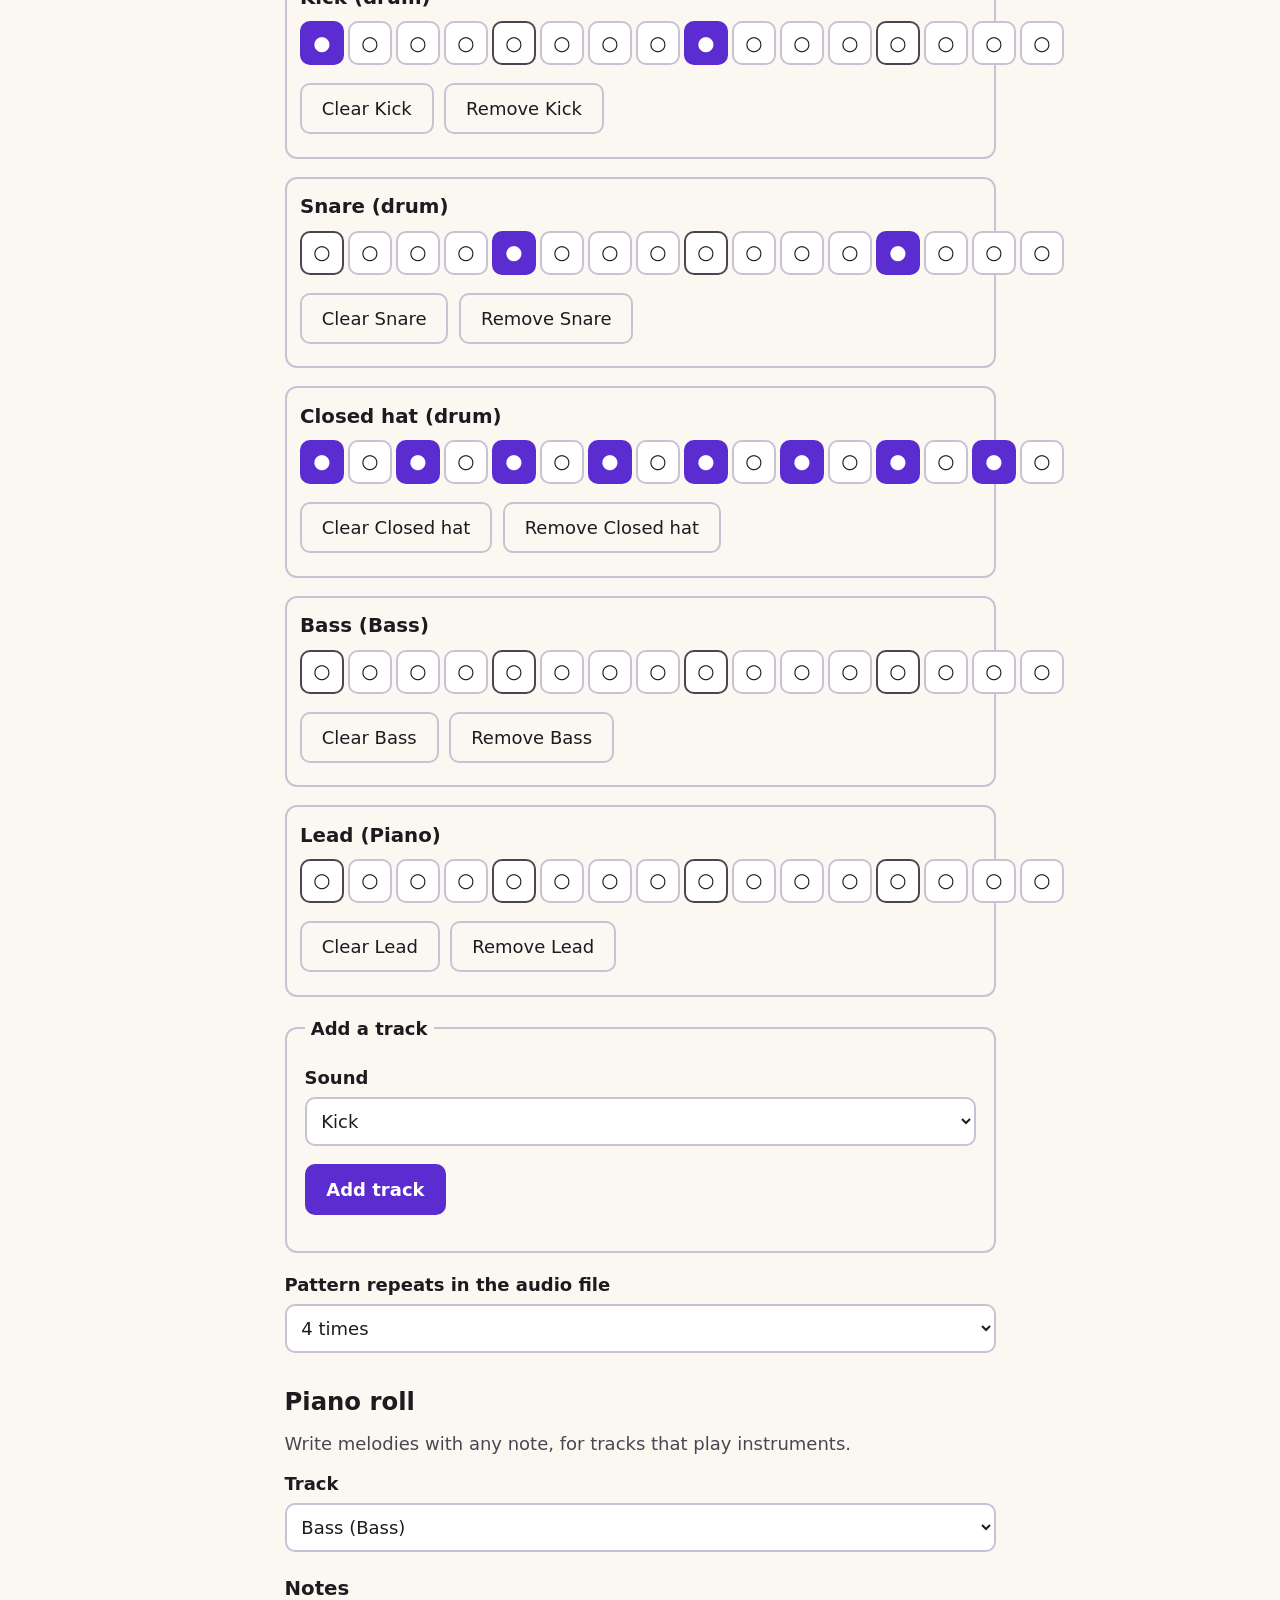
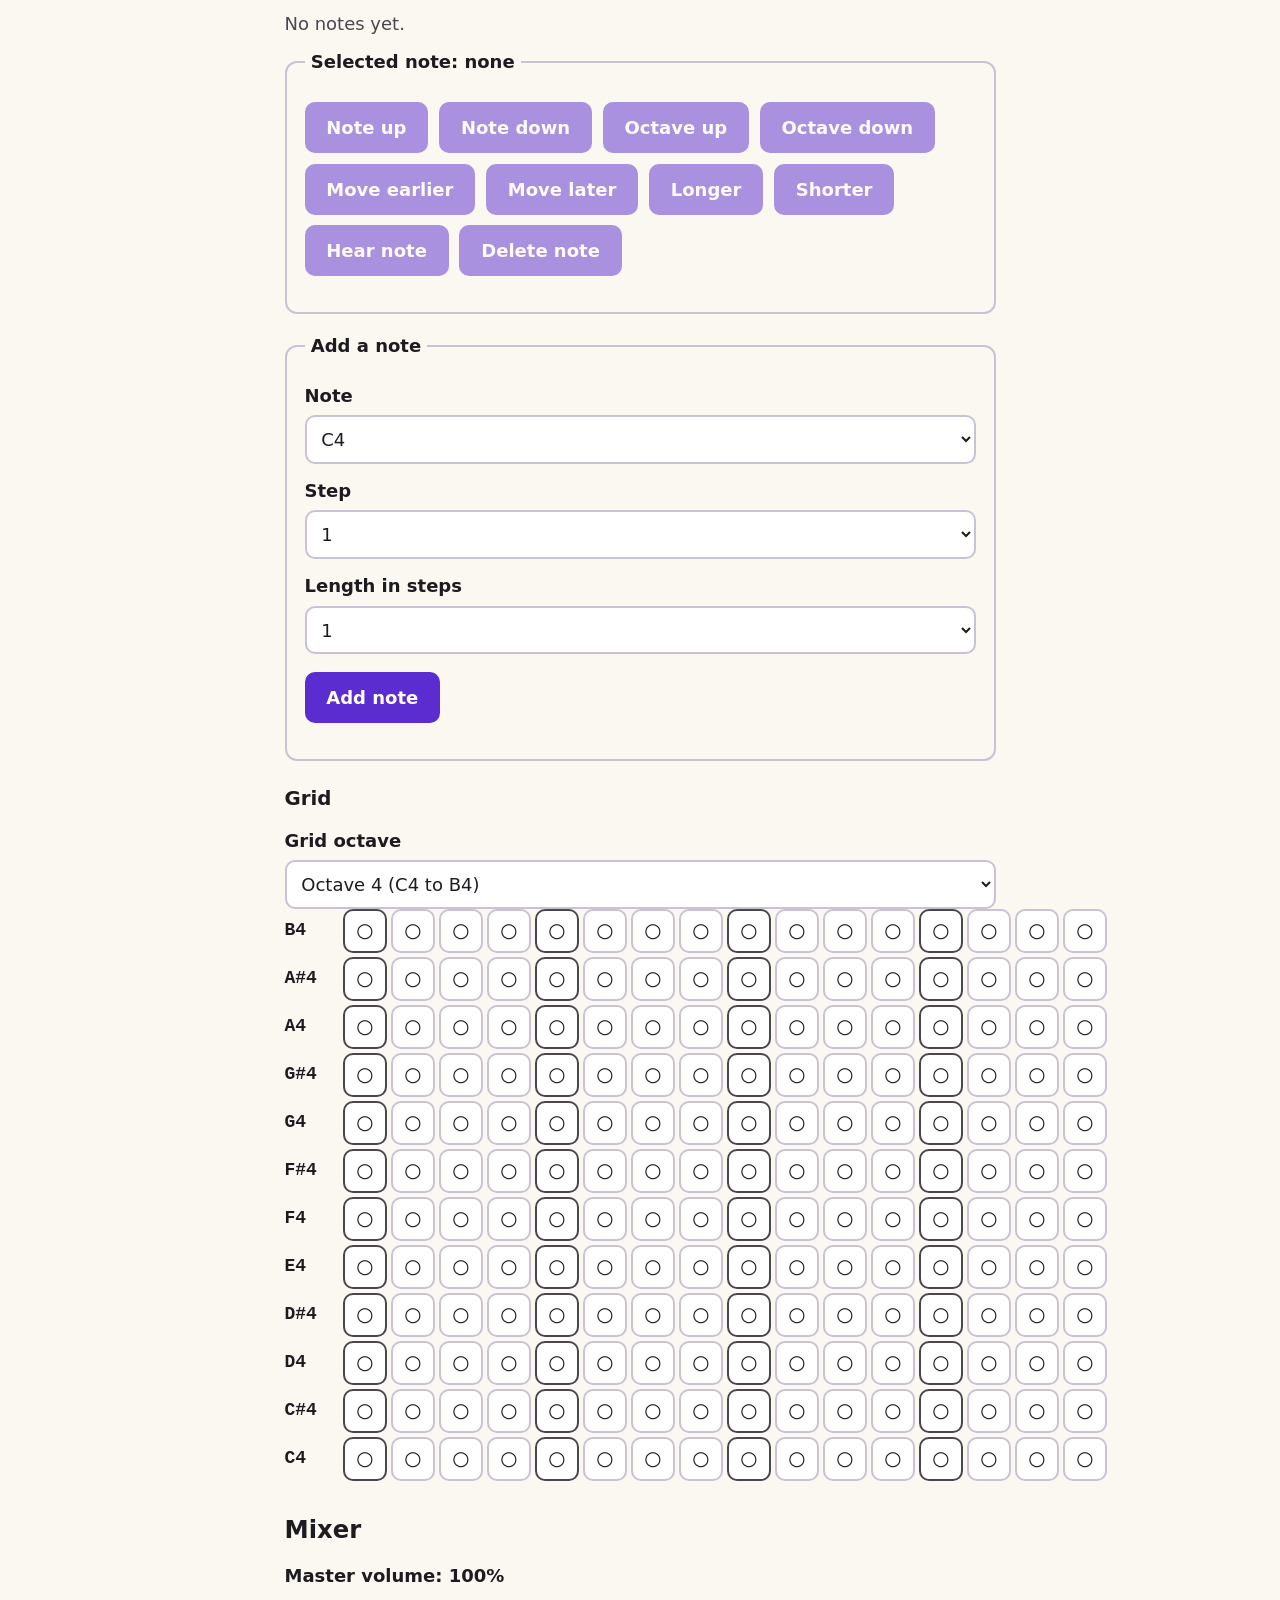
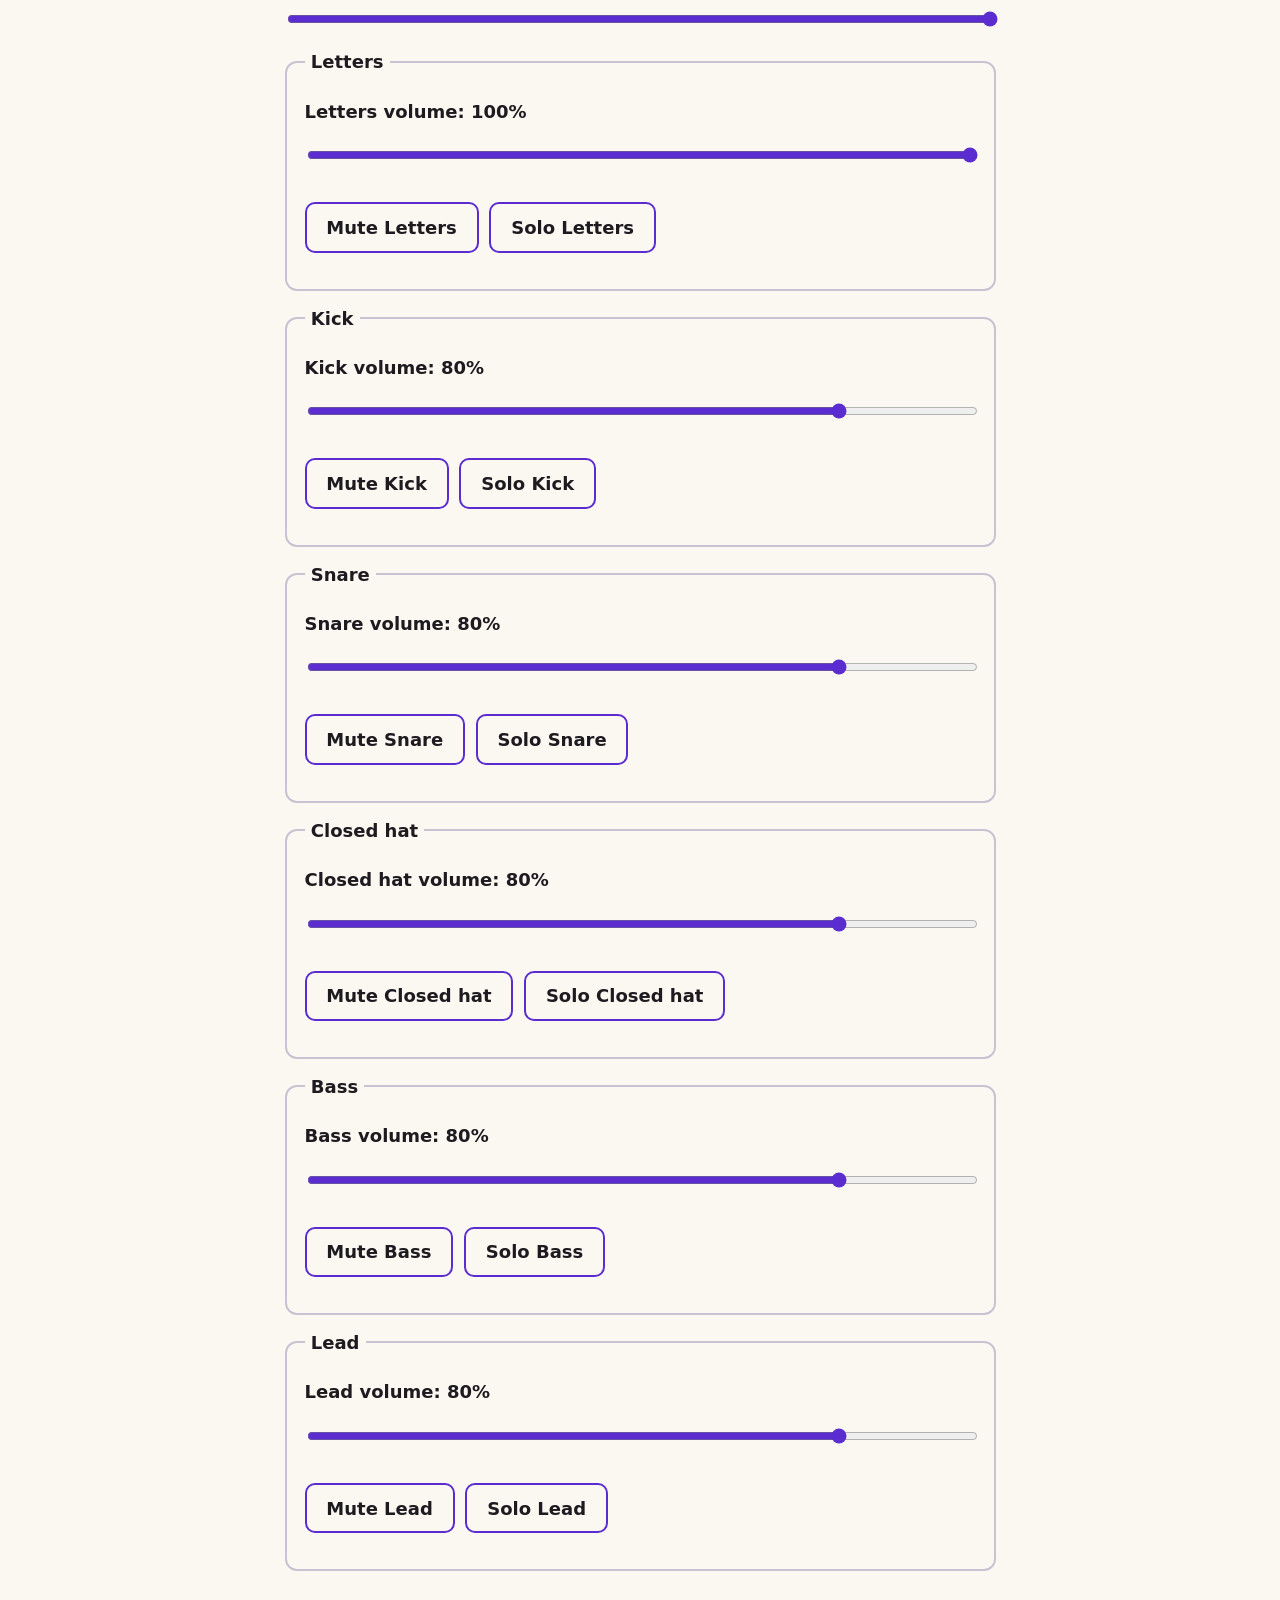
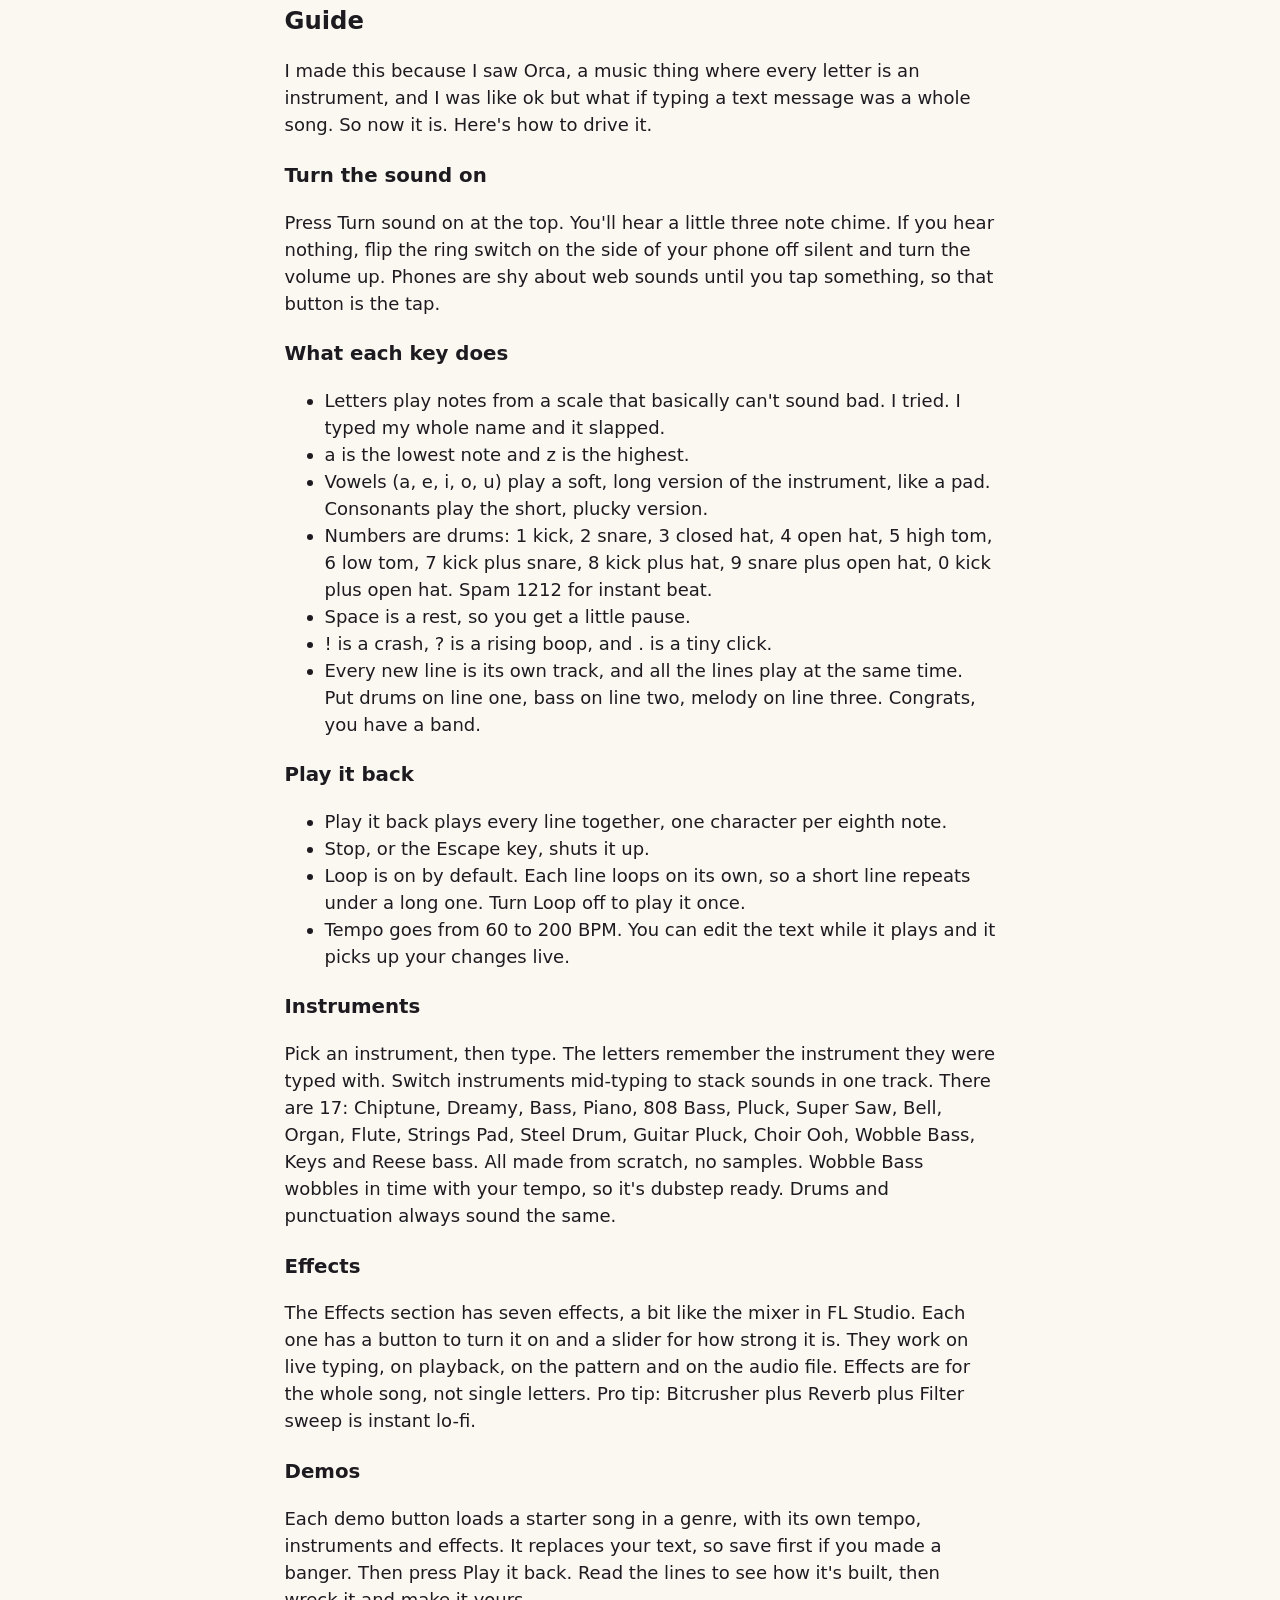
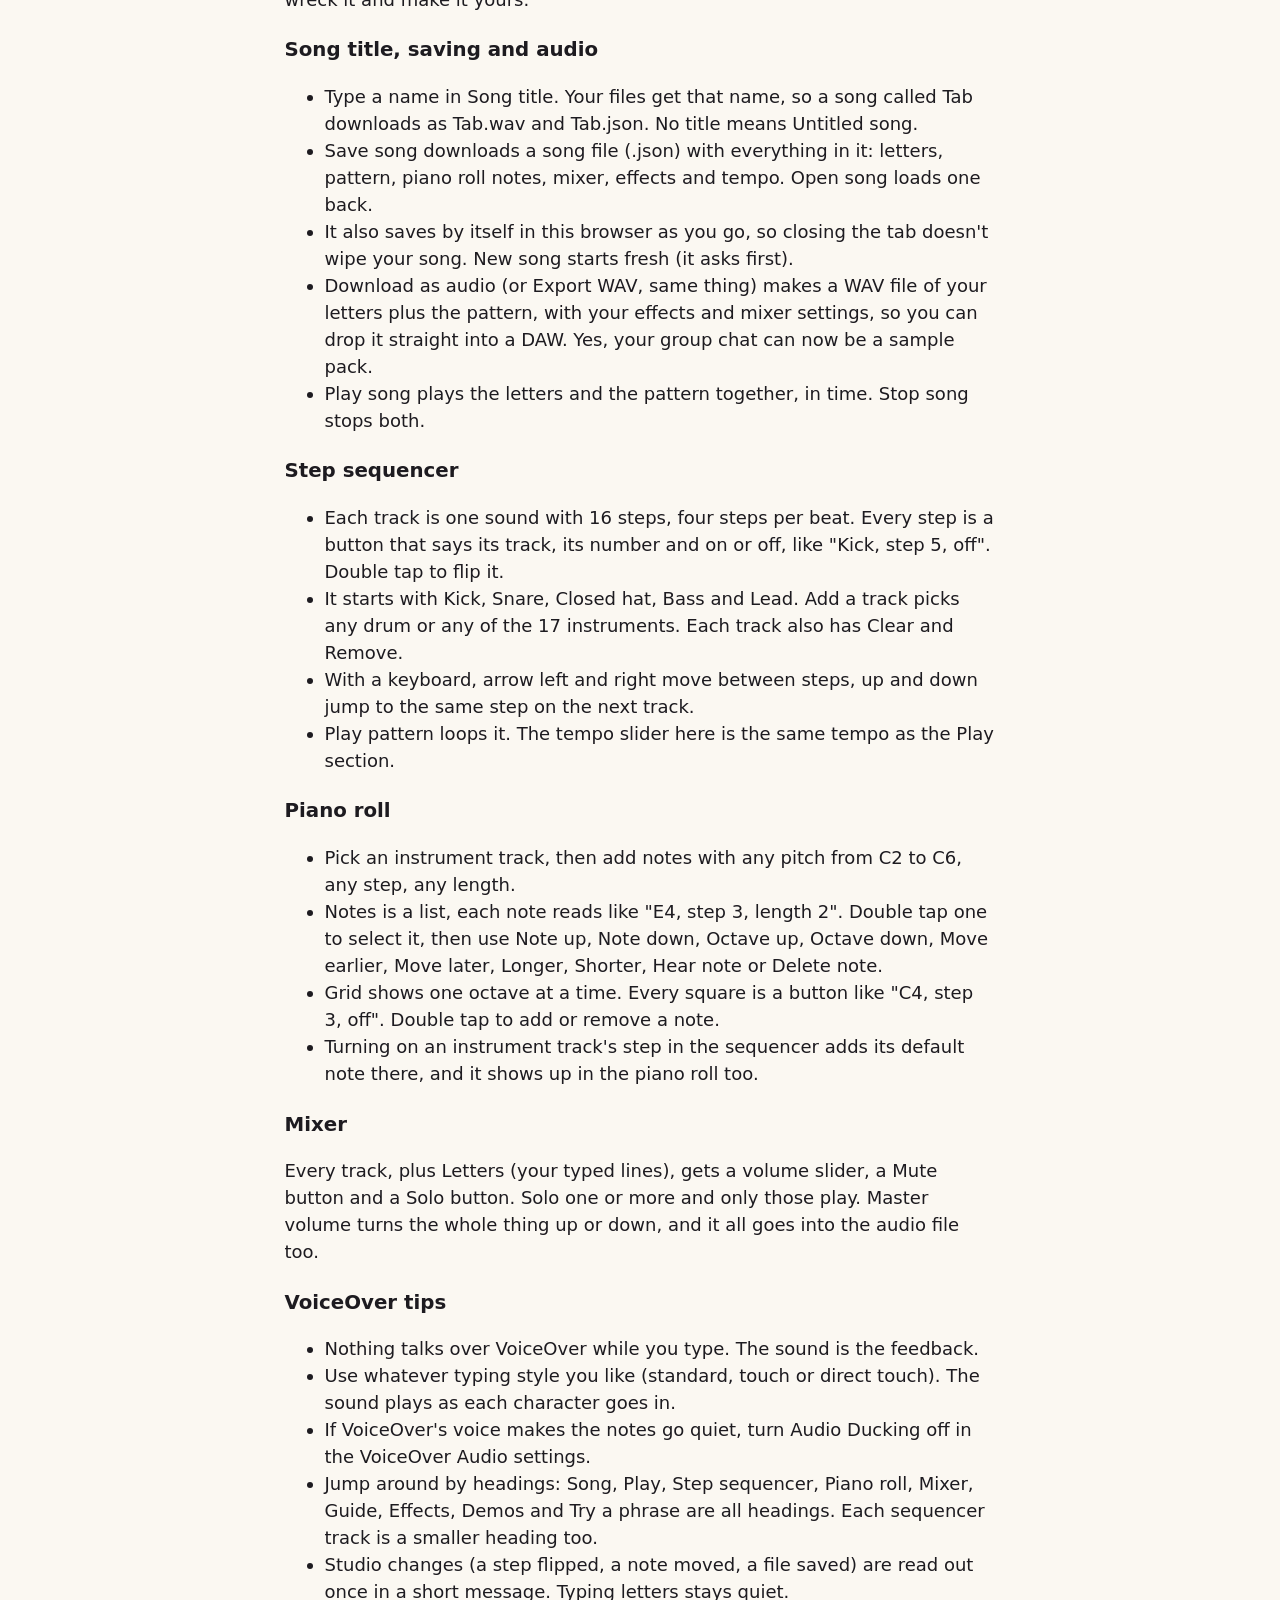
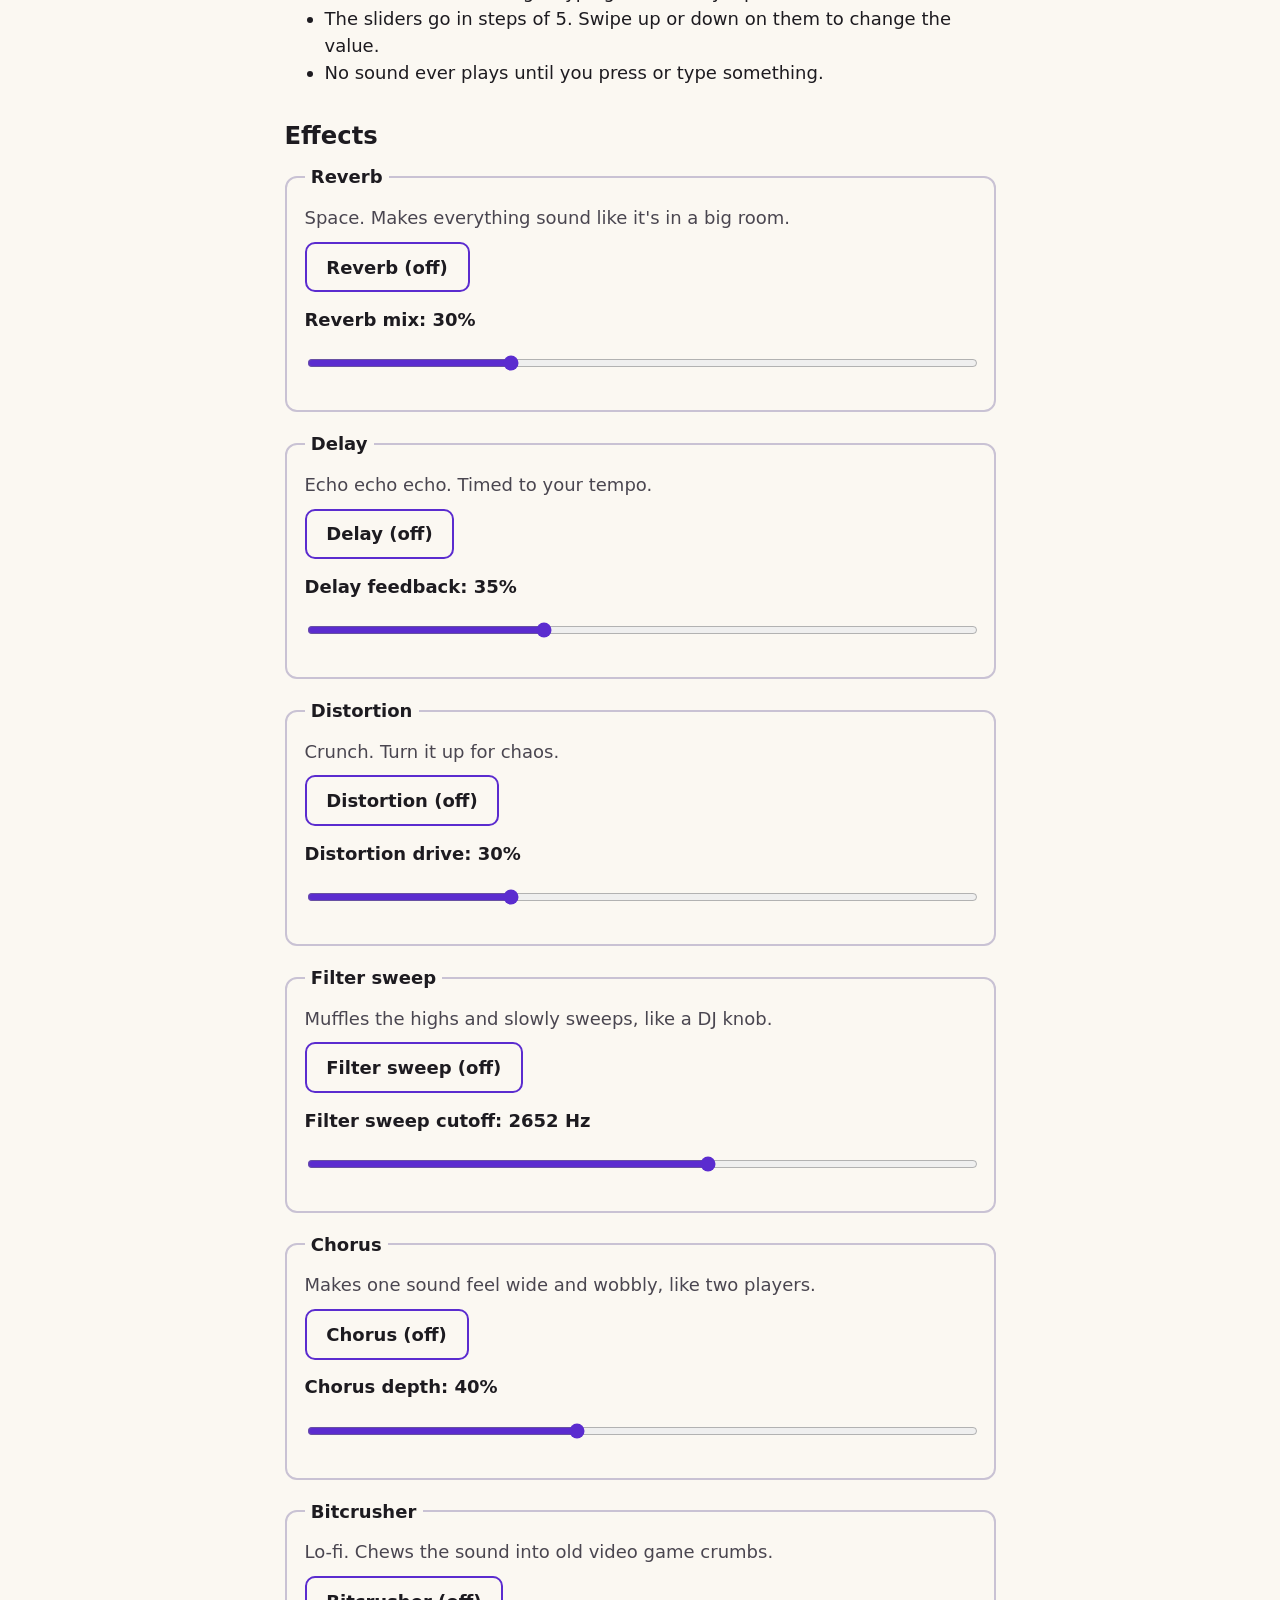
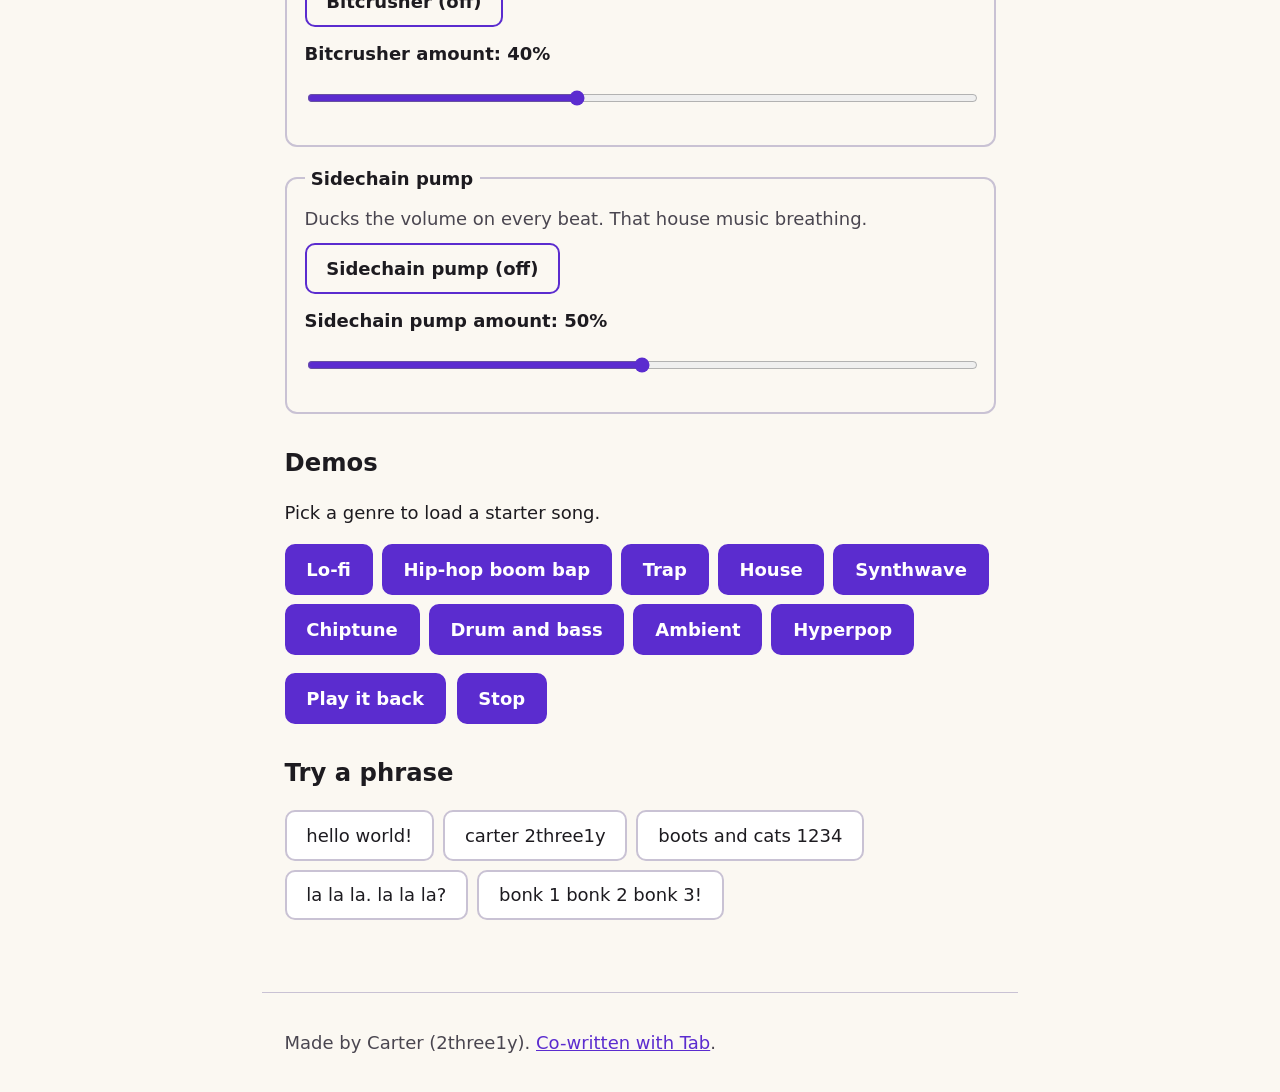
==== commit d1df51a1: "Add TabLab, a beat maker Tab and I build beats with" ====
--- a/index.html
+++ b/index.html
@@ -12,6 +12,7 @@
 <main>
   <h1>Letter Orchestra</h1>
   <p class="intro">Type anything. Every letter plays a note. Hit Play it back to hear the whole thing as a song.</p>
+  <p><a href="tablab/">TabLab: build a whole beat with Tab</a></p>
 
   <div class="sound">
     <button type="button" id="sound-on">Turn sound on</button>
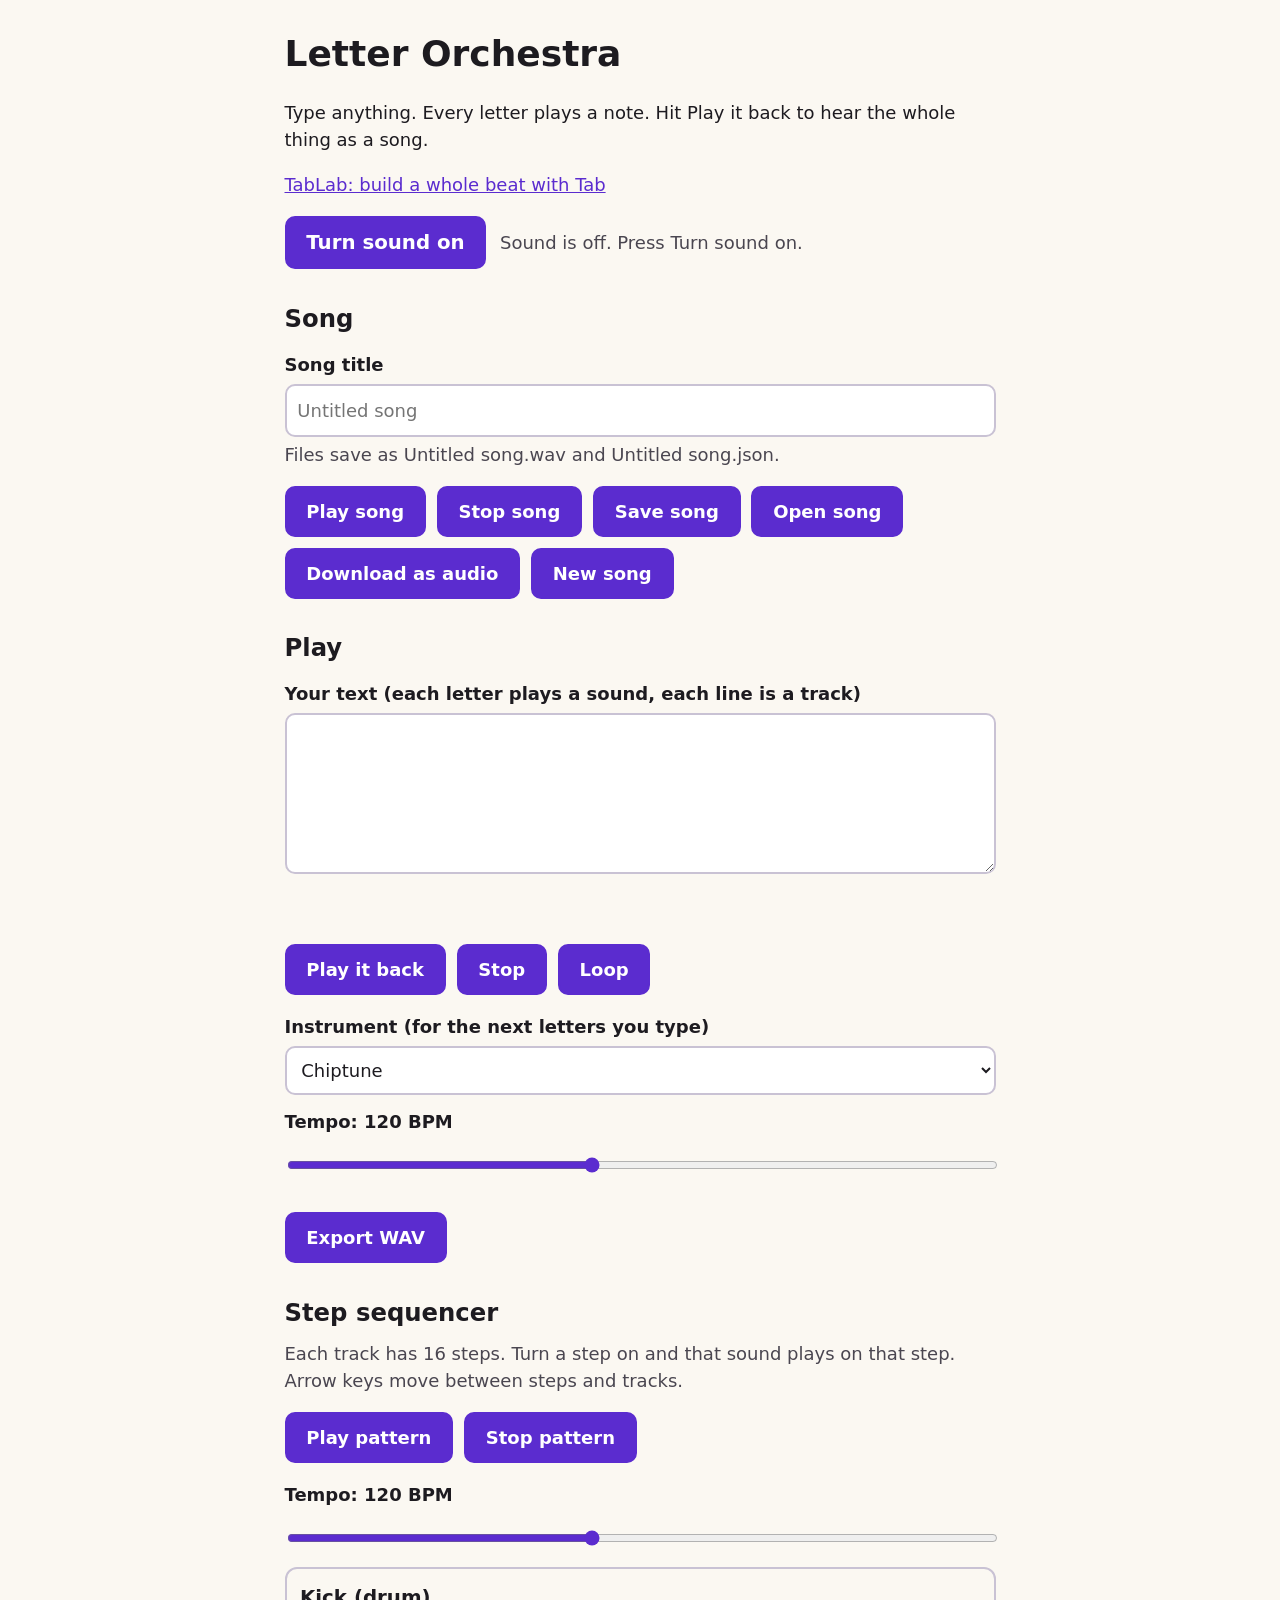
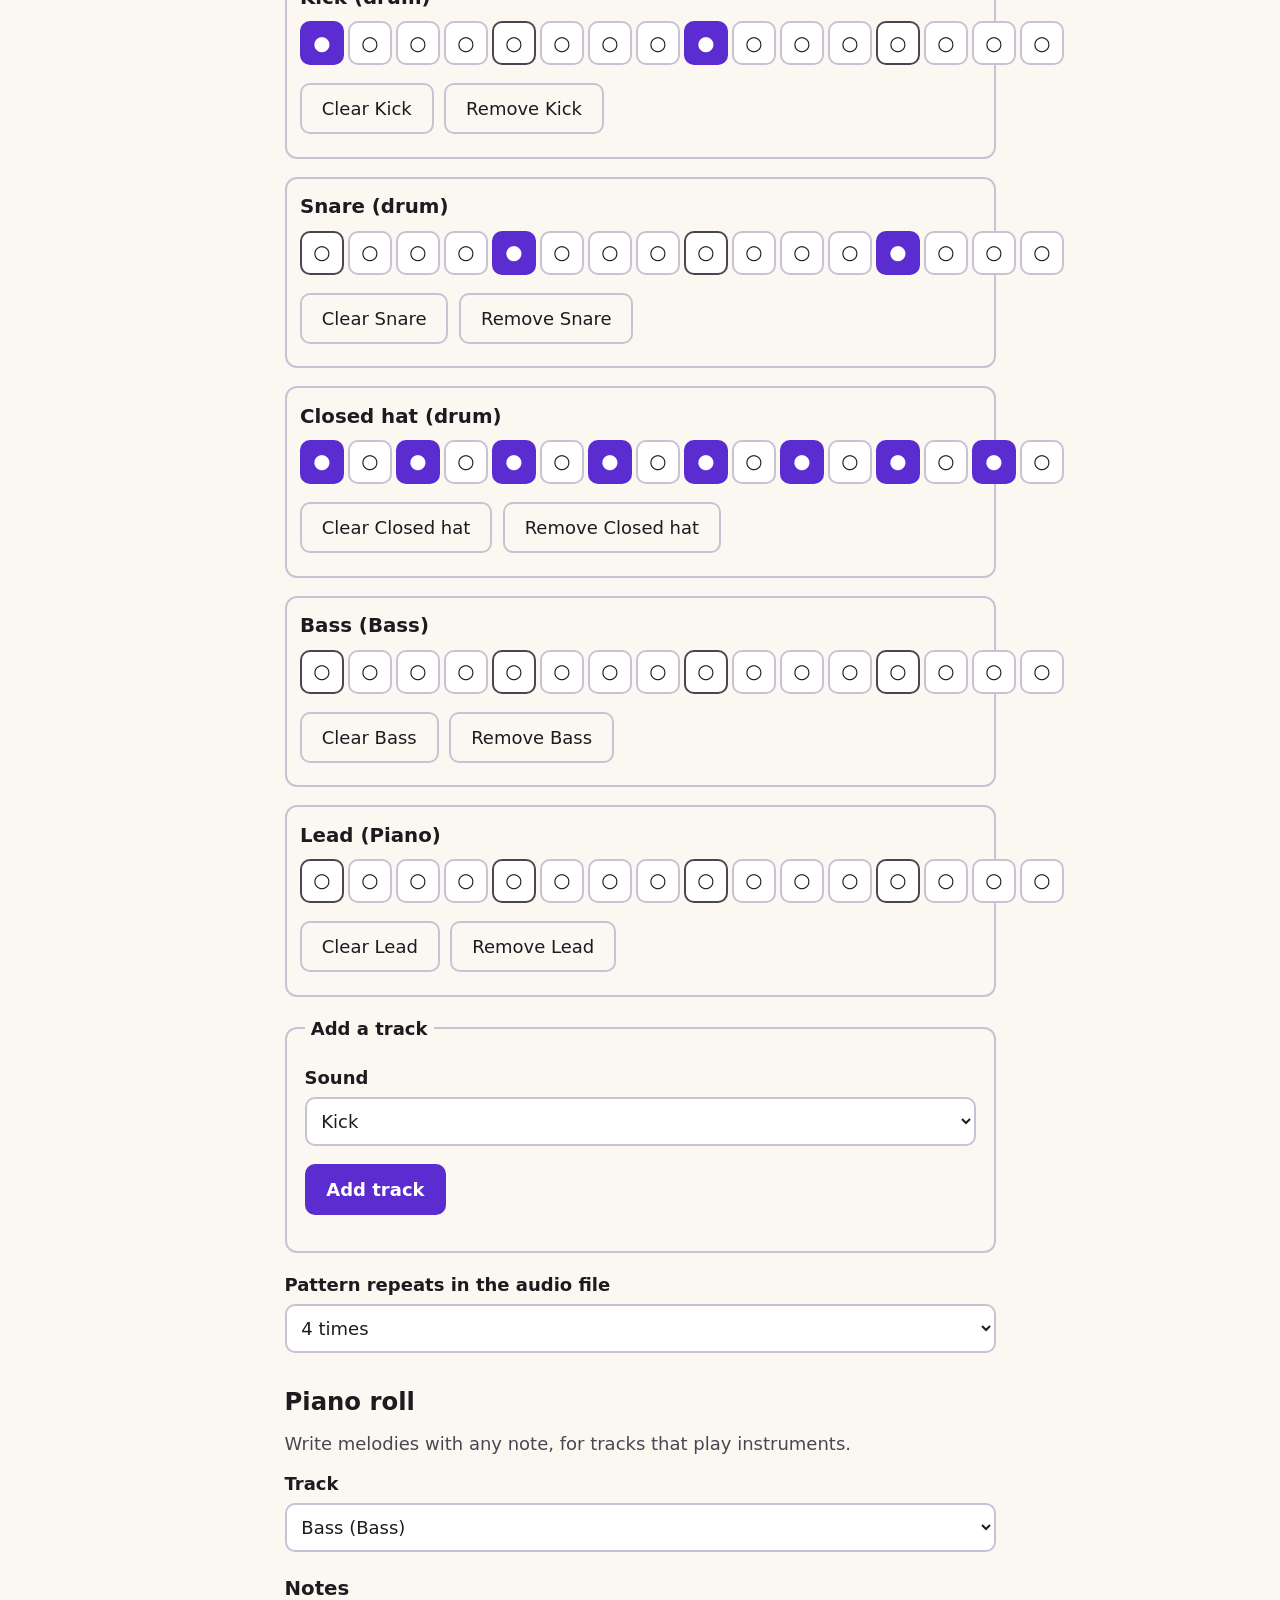
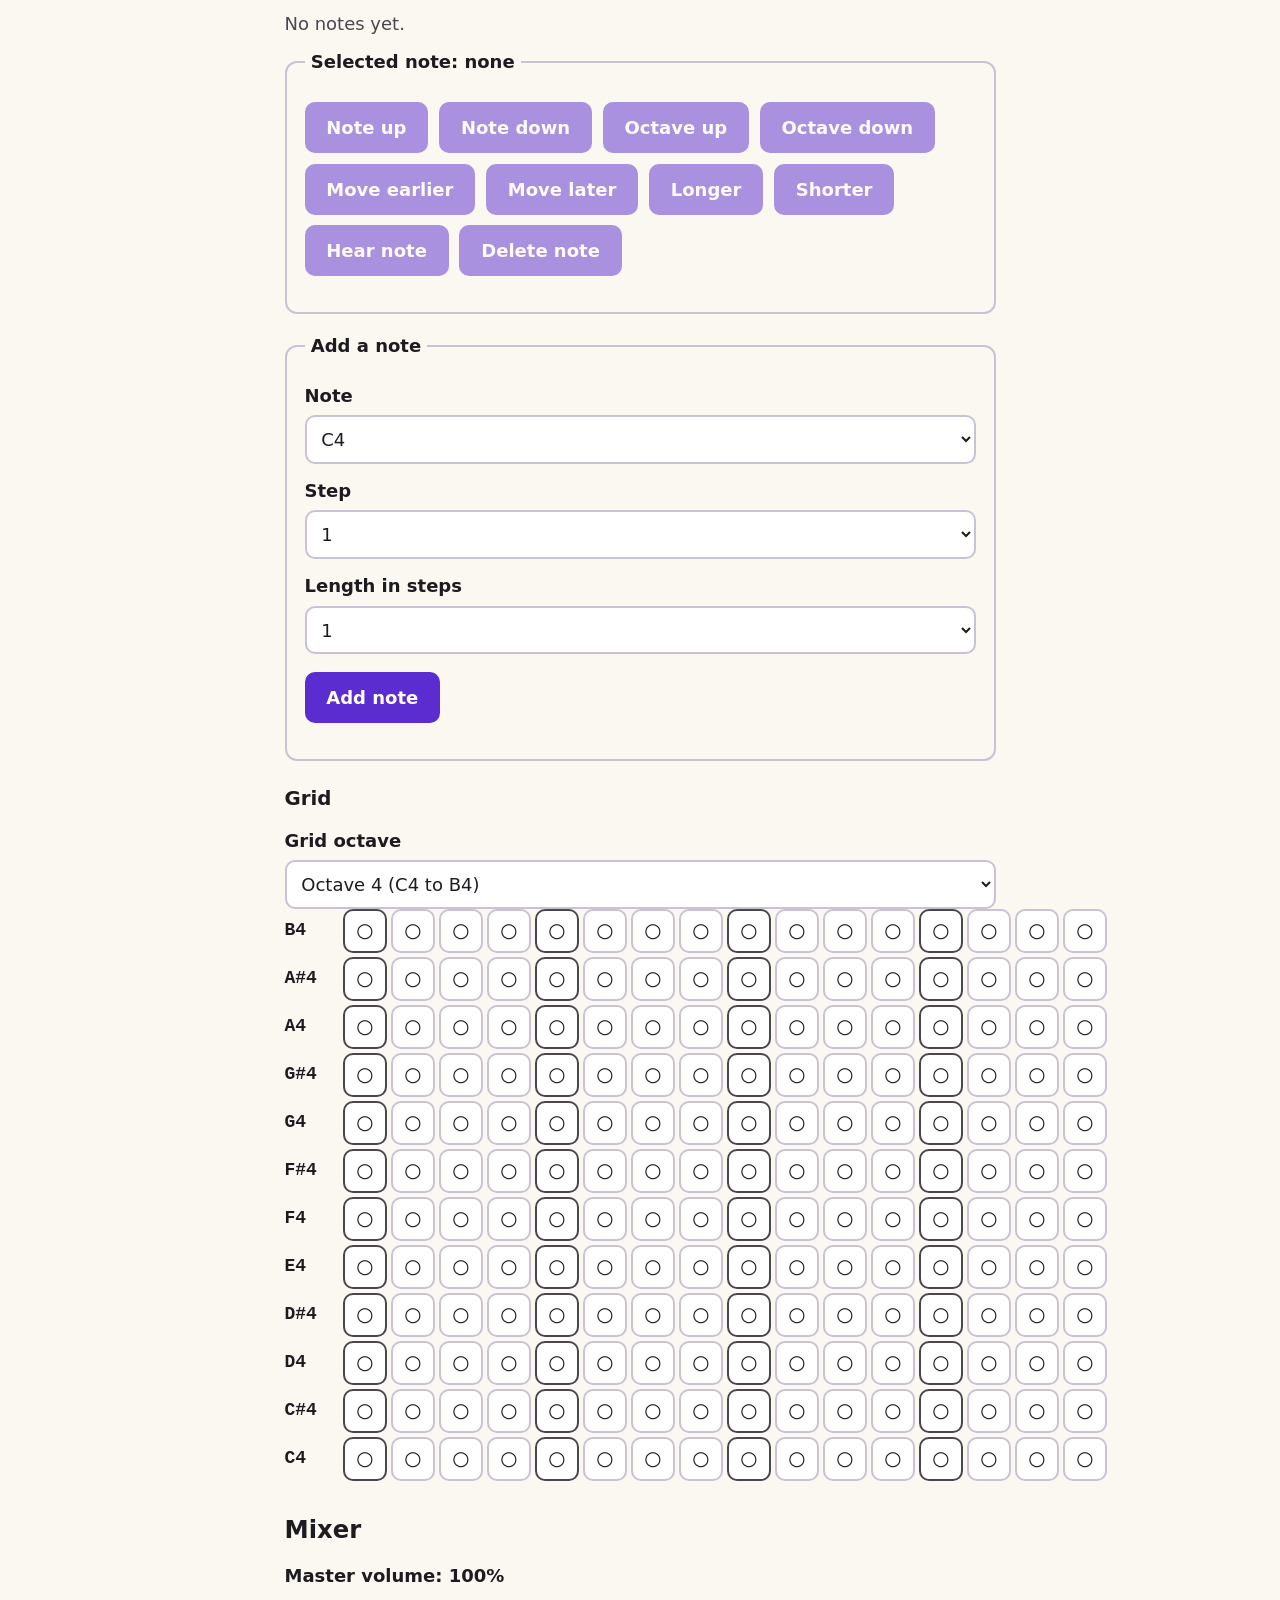
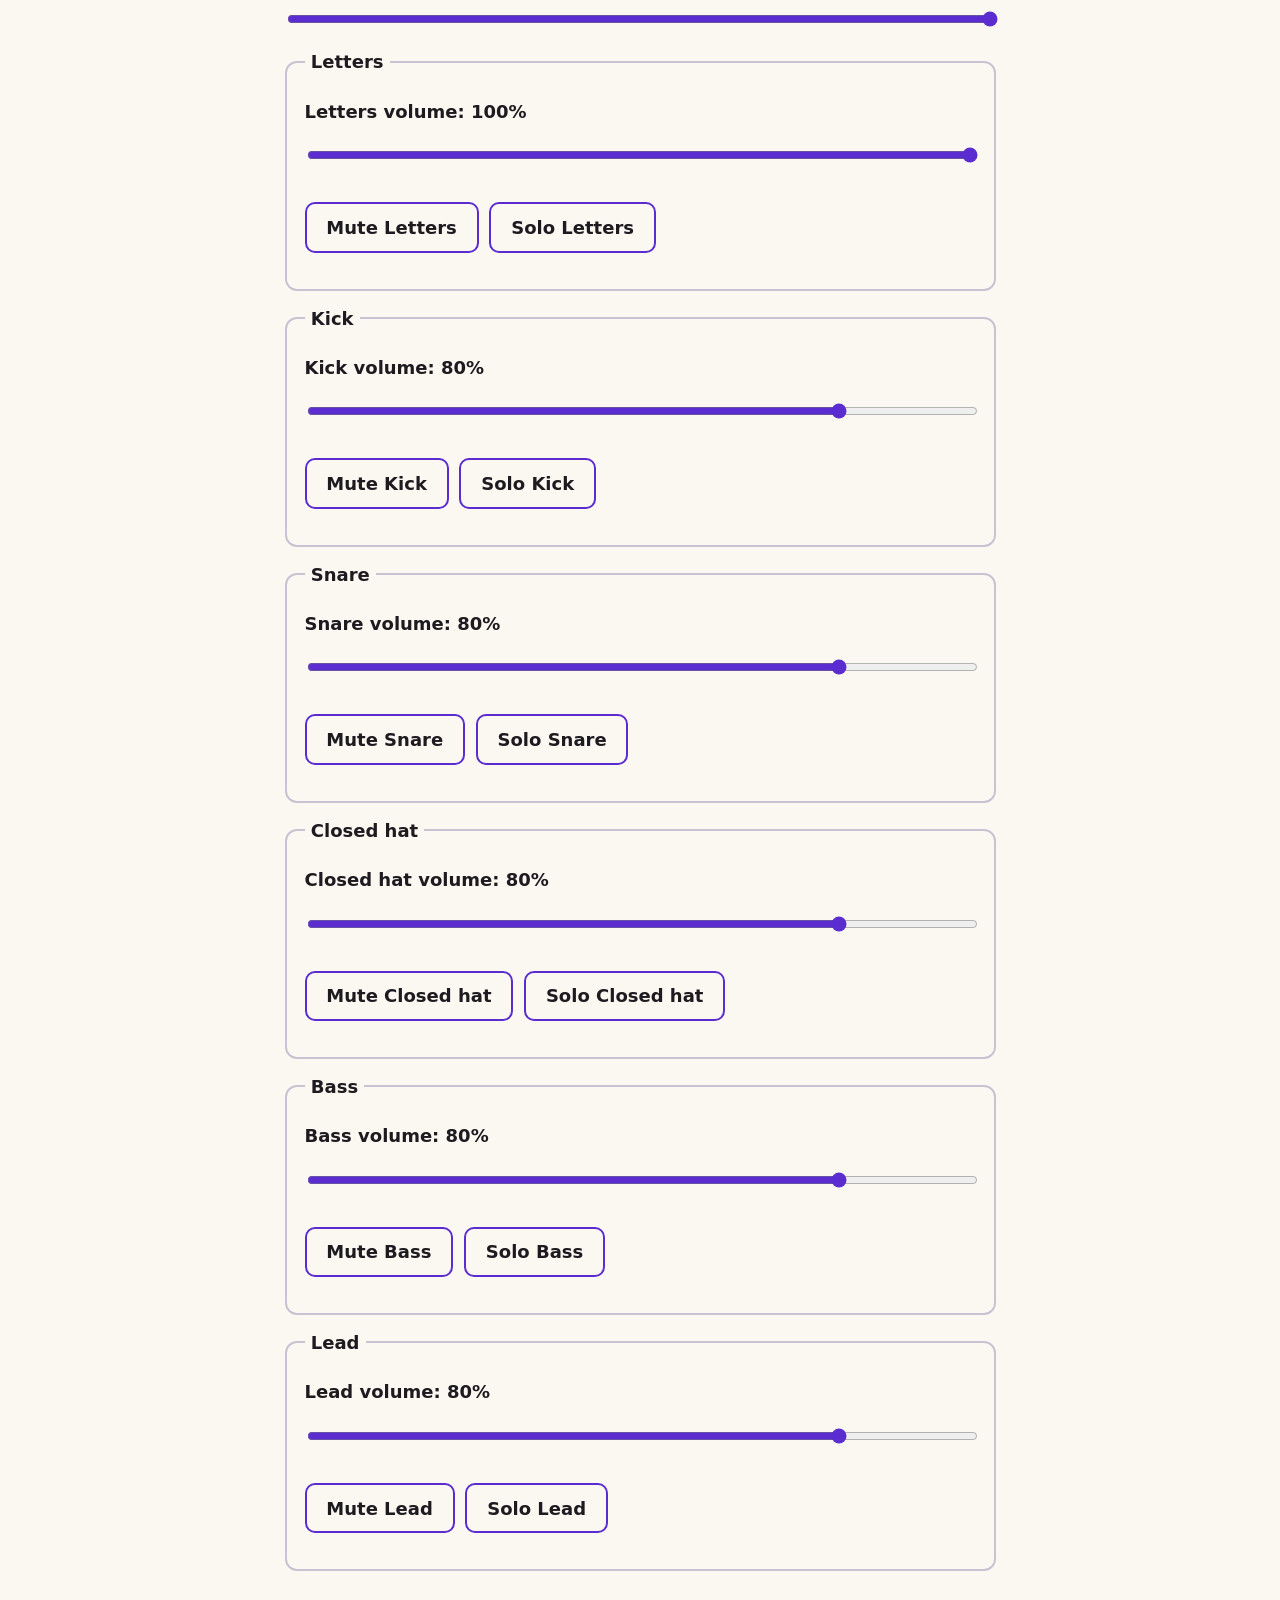
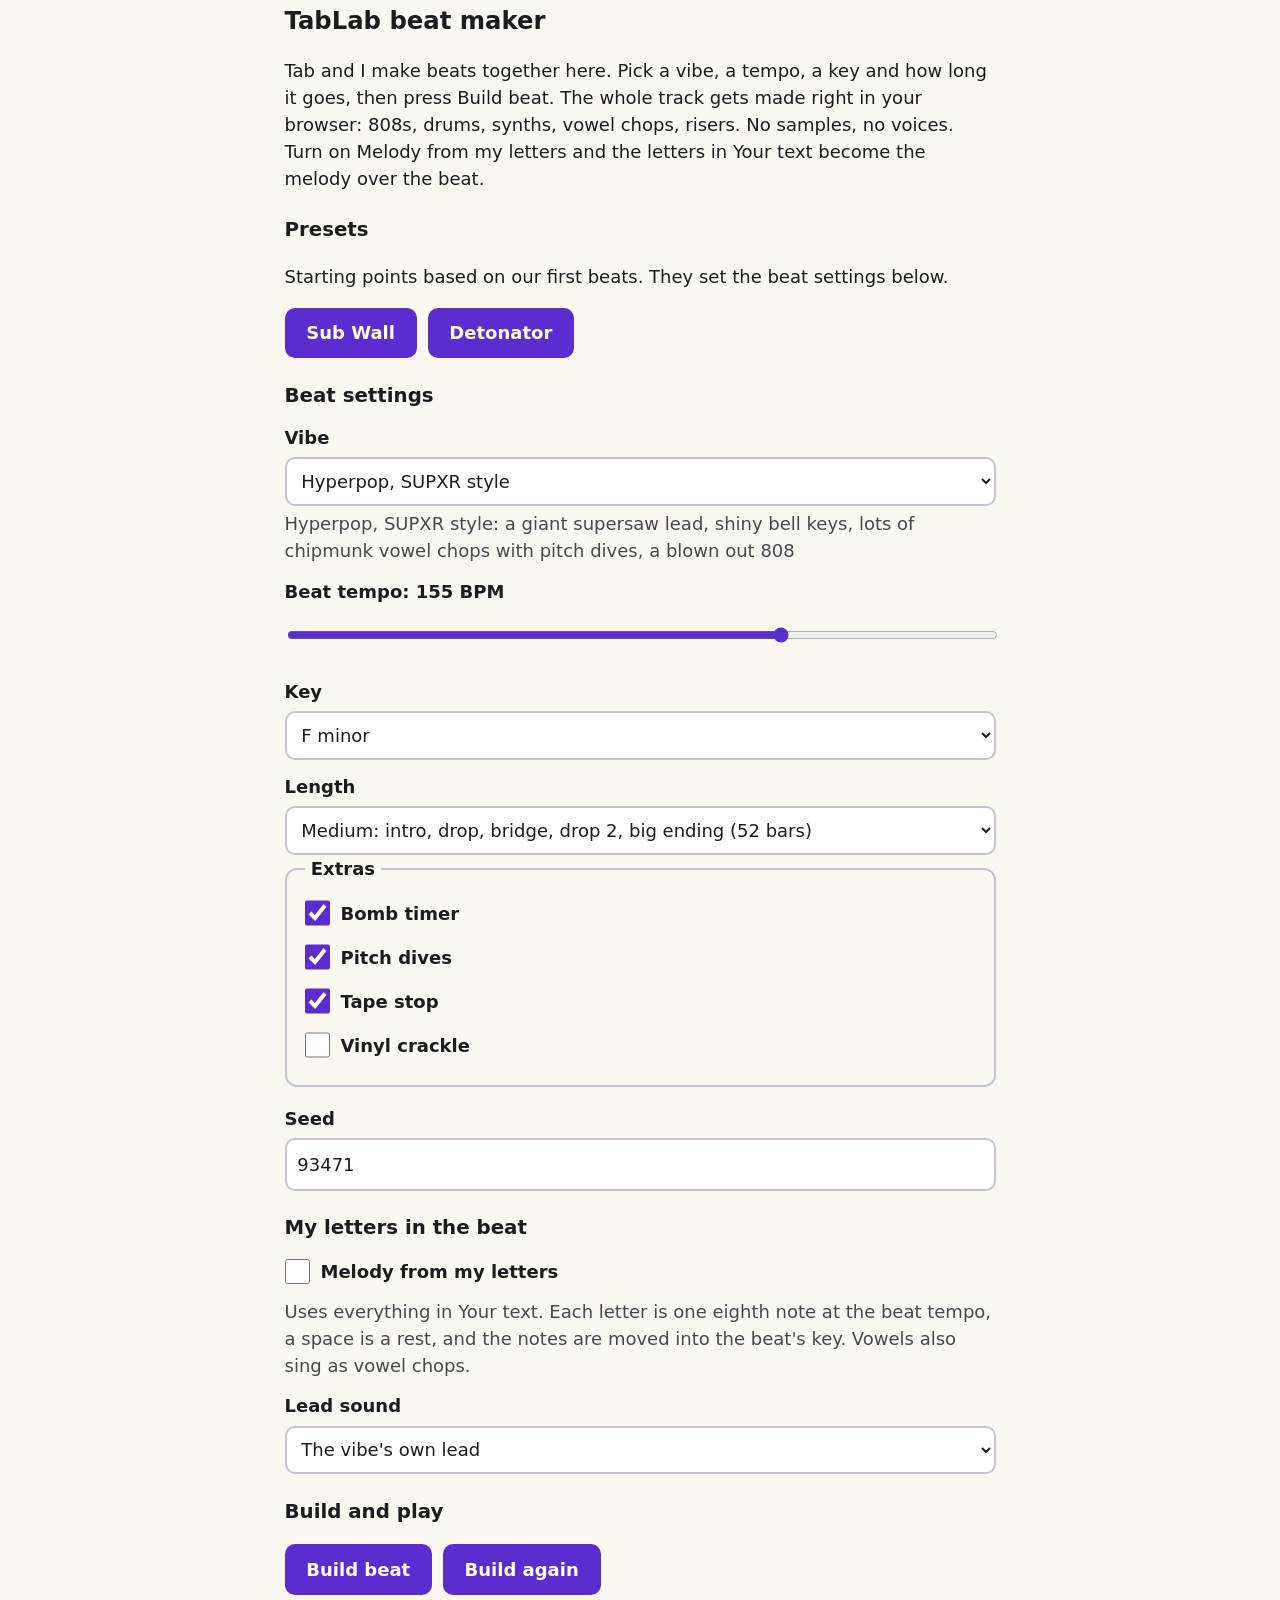
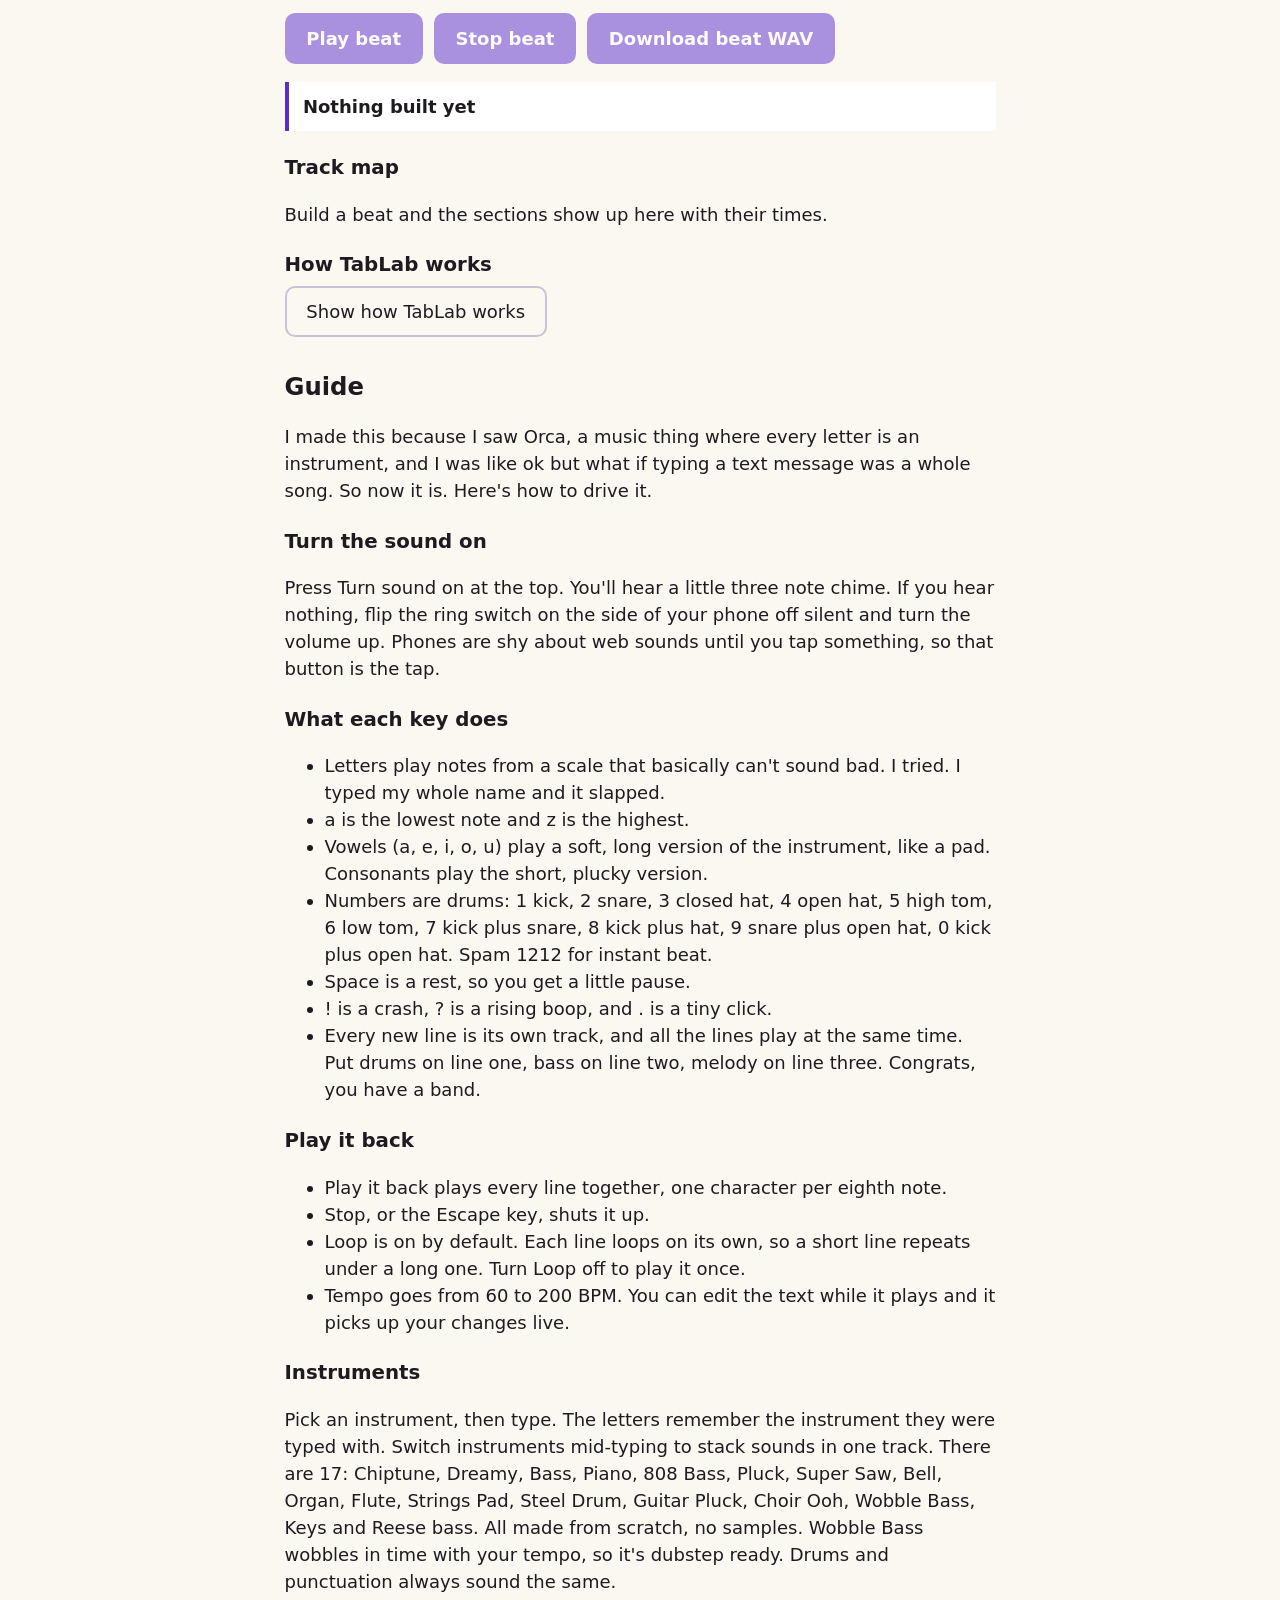
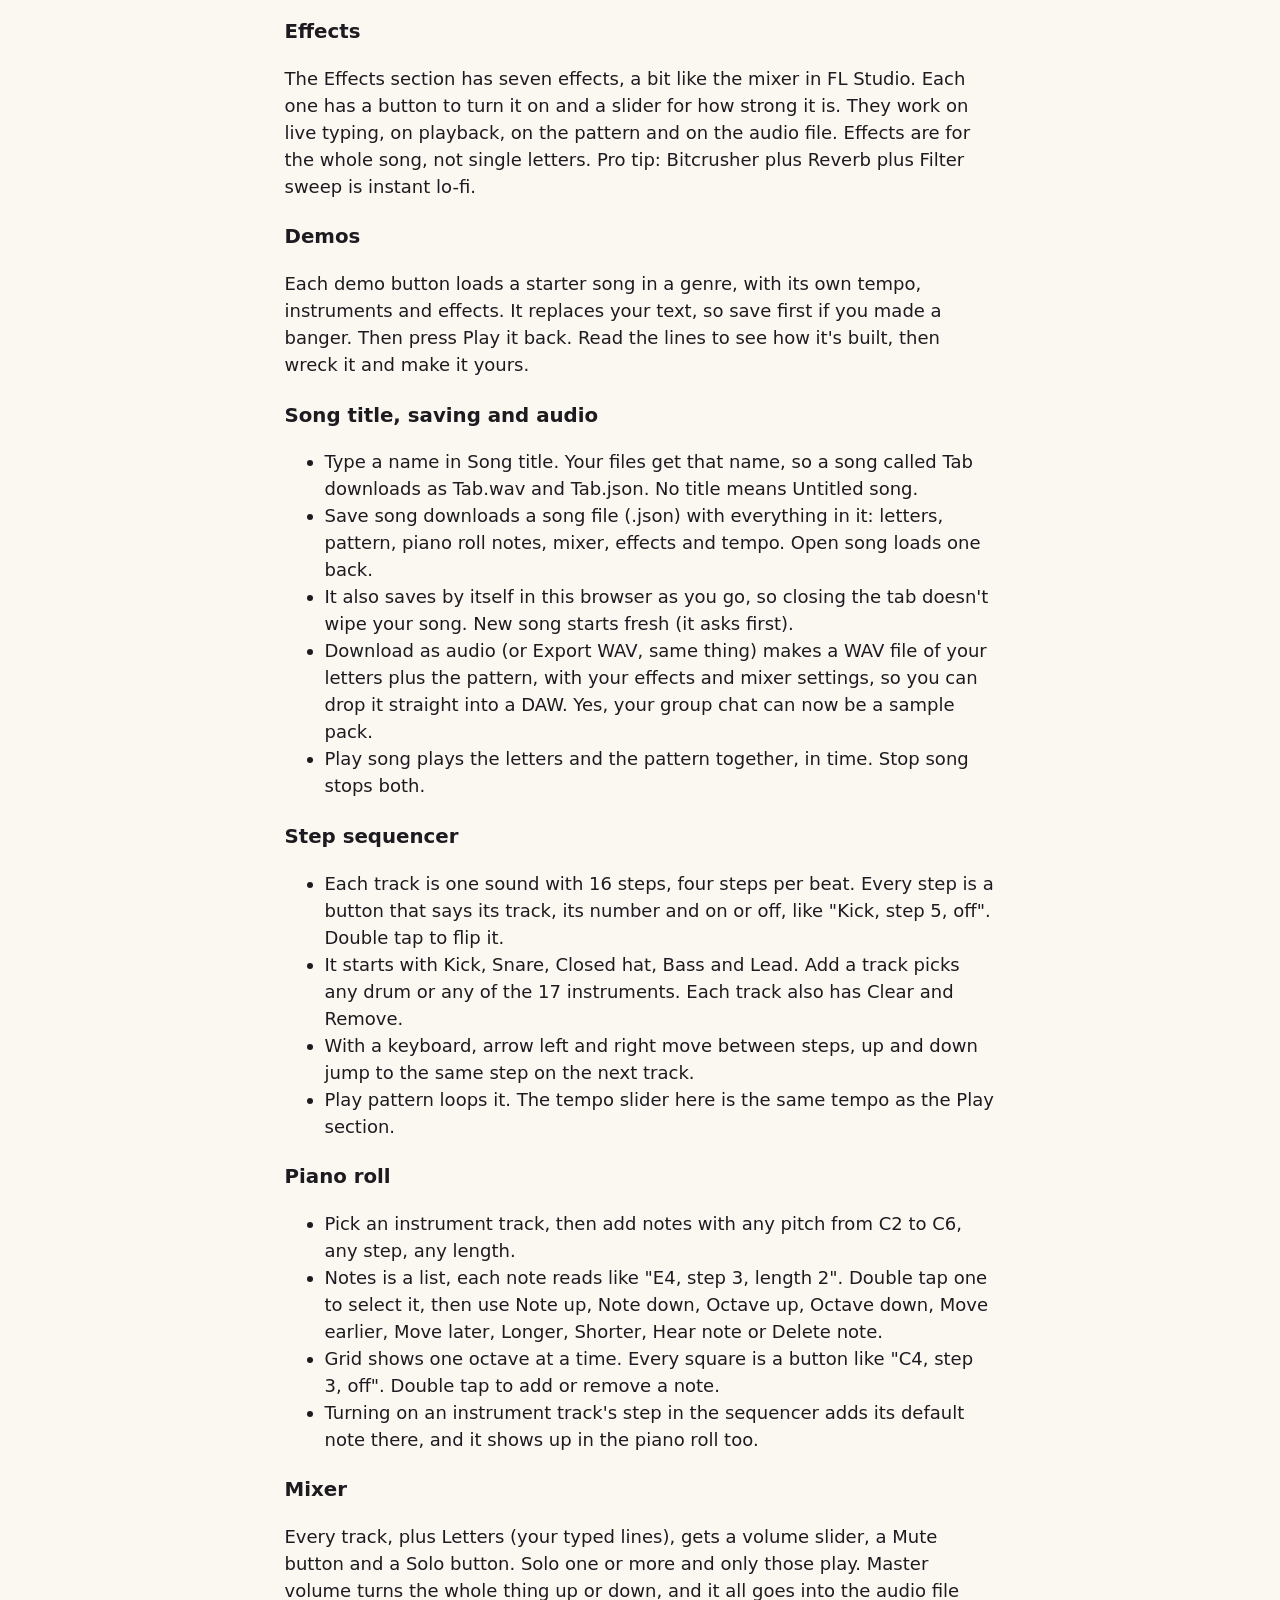
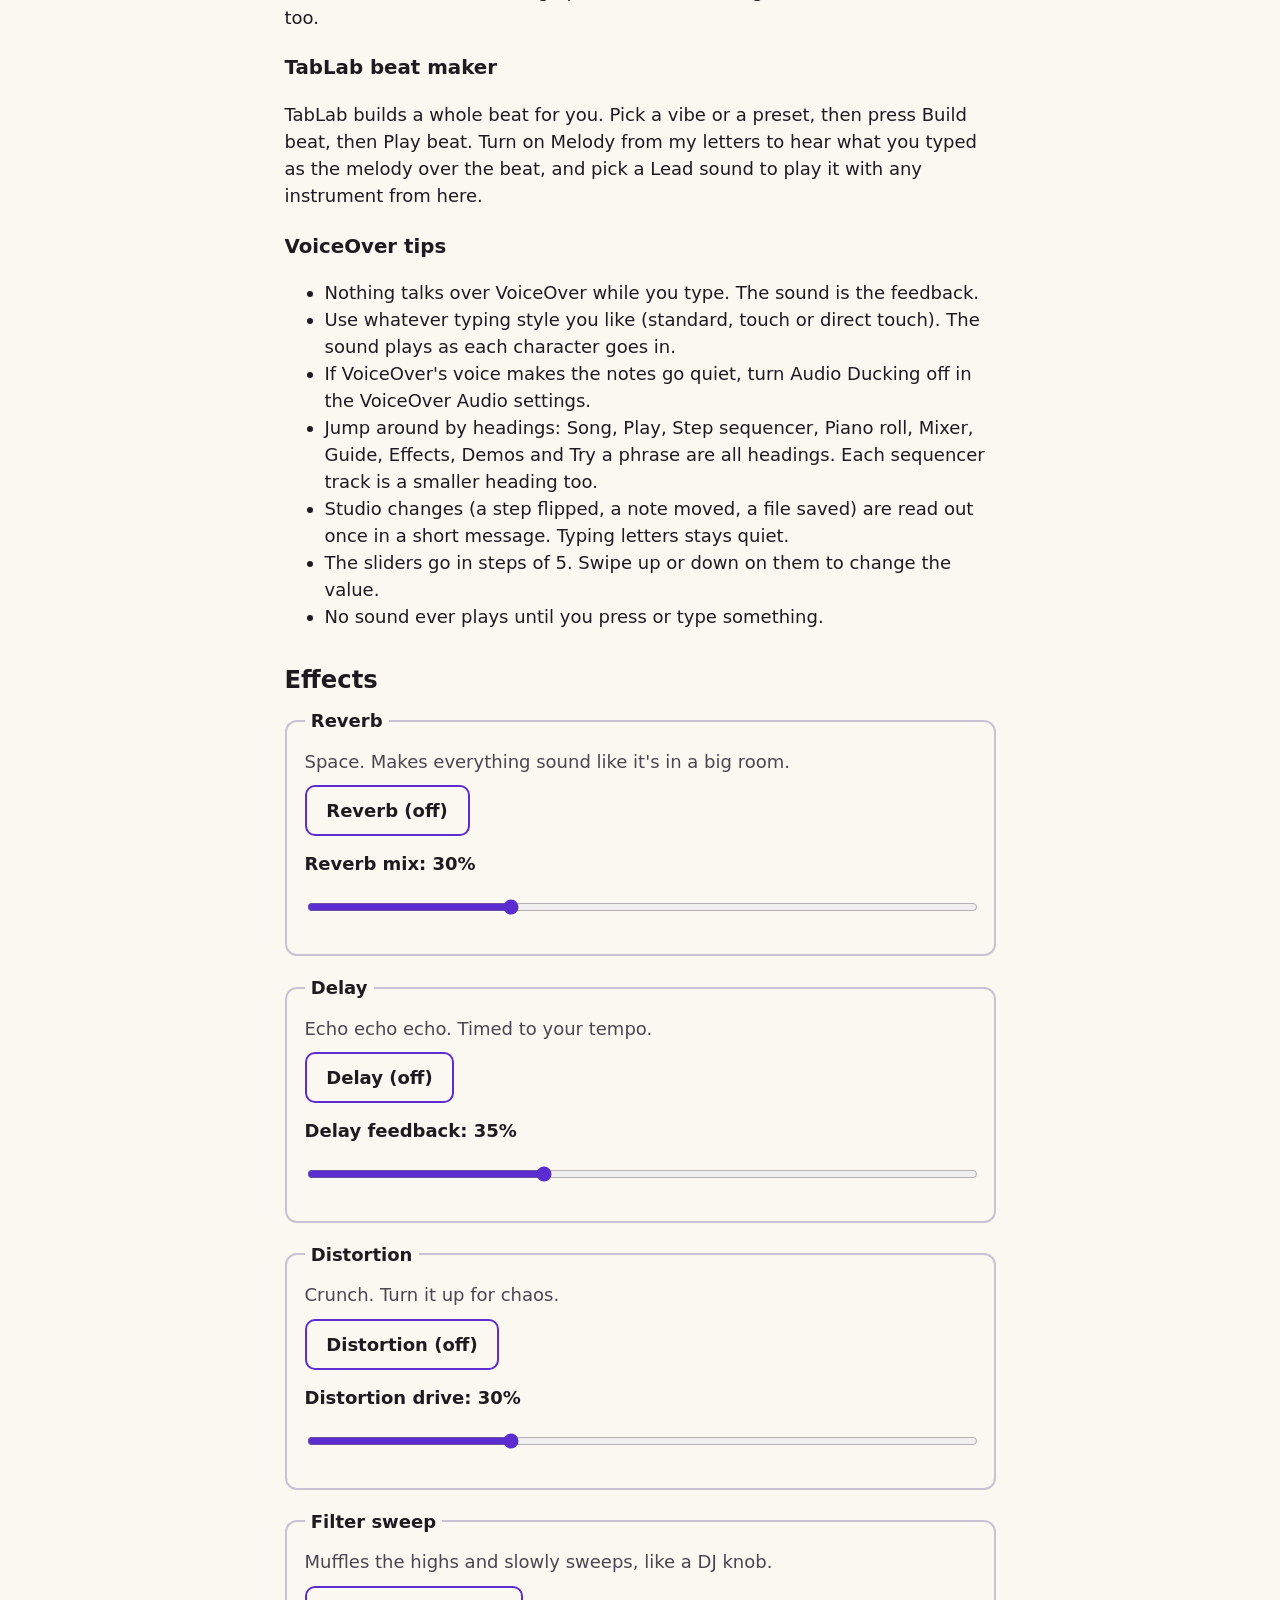
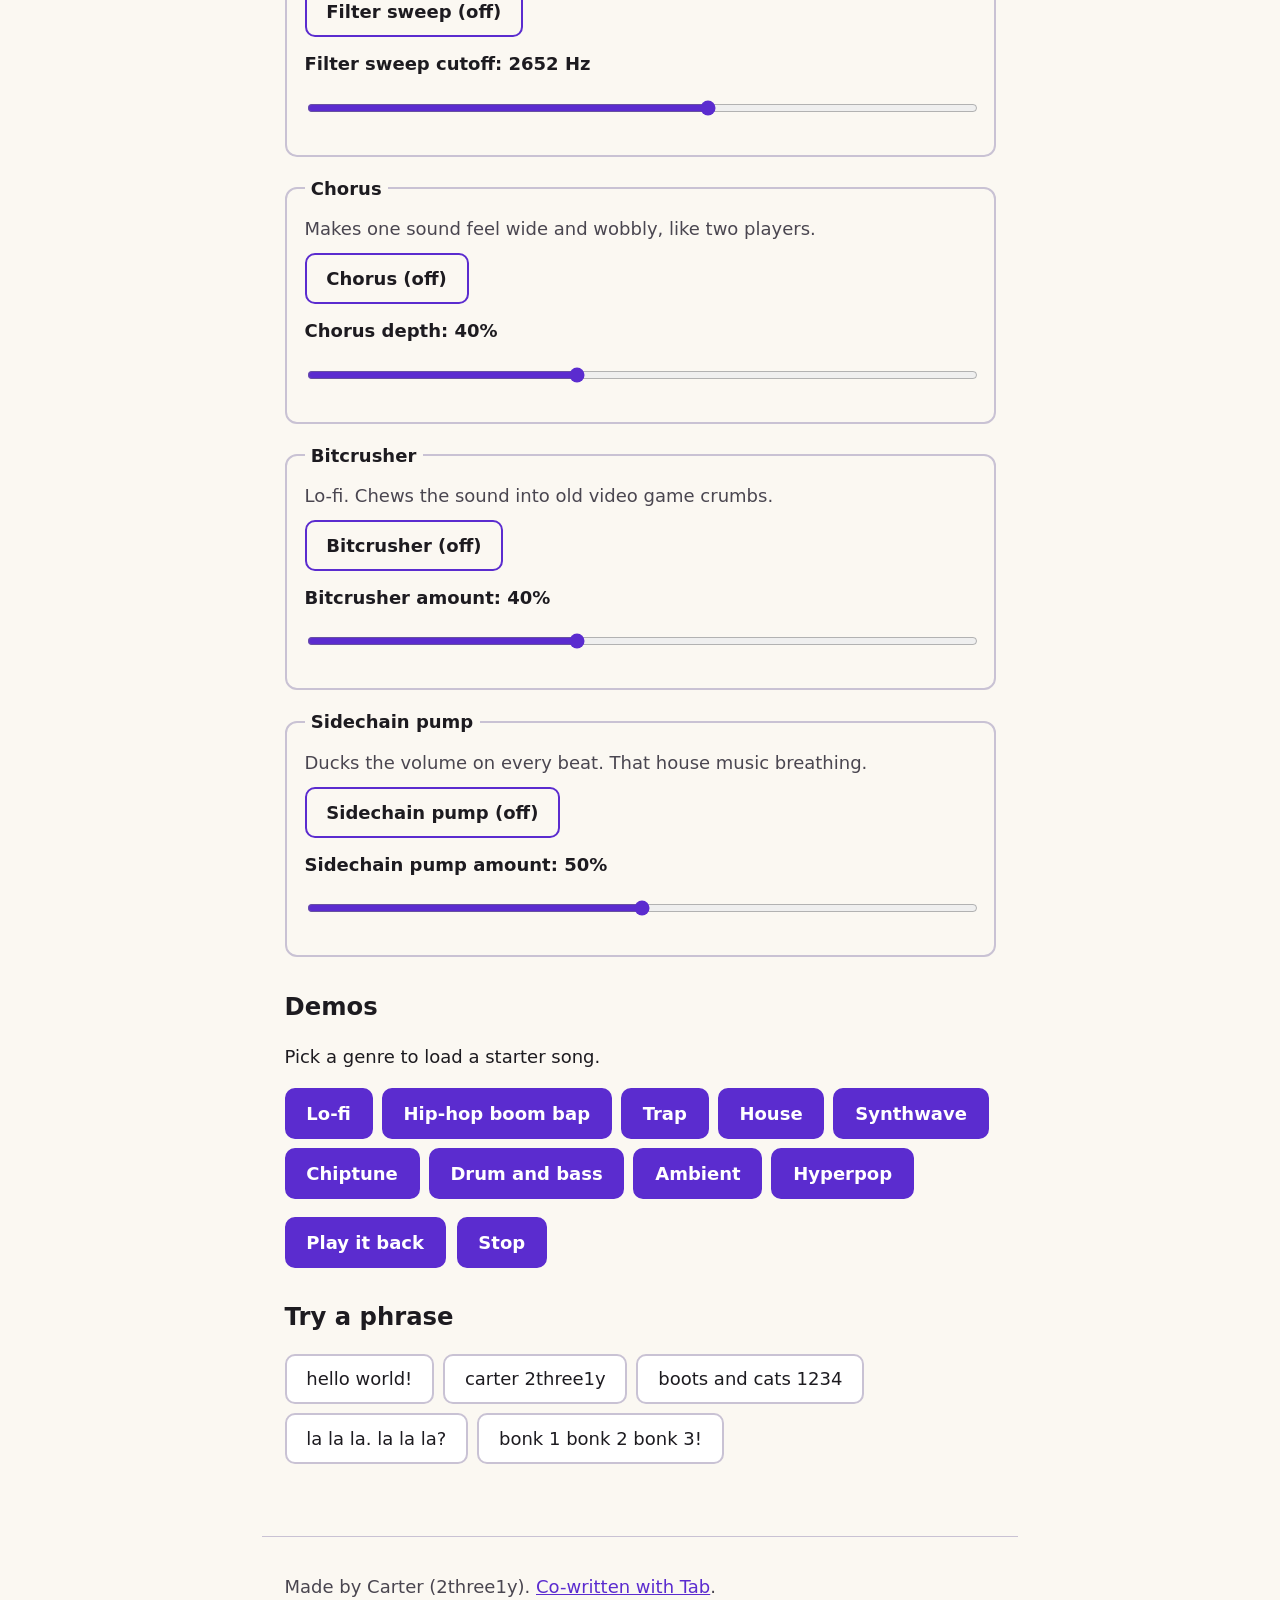
==== commit ed6d10e3: "Build TabLab into Letter Orchestra: one app, and my letters can play the melody over the beat" ====
--- a/index.html
+++ b/index.html
@@ -12,7 +12,7 @@
 <main>
   <h1>Letter Orchestra</h1>
   <p class="intro">Type anything. Every letter plays a note. Hit Play it back to hear the whole thing as a song.</p>
-  <p><a href="tablab/">TabLab: build a whole beat with Tab</a></p>
+  <p><a href="#tablab">TabLab: build a whole beat with Tab</a></p>
 
   <div class="sound">
     <button type="button" id="sound-on">Turn sound on</button>
@@ -156,6 +156,80 @@
     <ul id="mix-tracks" class="mix-tracks"></ul>
   </section>
 
+  <section aria-labelledby="tablab">
+    <h2 id="tablab" tabindex="-1">TabLab beat maker</h2>
+    <p>Tab and I make beats together here. Pick a vibe, a tempo, a key and how long it goes, then press Build beat. The whole track gets made right in your browser: 808s, drums, synths, vowel chops, risers. No samples, no voices. Turn on Melody from my letters and the letters in Your text become the melody over the beat.</p>
+
+    <h3 id="tl-presets-h">Presets</h3>
+    <p>Starting points based on our first beats. They set the beat settings below.</p>
+    <div class="row">
+      <button type="button" id="tl-preset-subwall">Sub Wall</button>
+      <button type="button" id="tl-preset-detonator">Detonator</button>
+    </div>
+
+    <h3 id="tl-settings-h">Beat settings</h3>
+    <label for="tl-vibe">Vibe</label>
+    <select id="tl-vibe">
+      <option value="rage">Rage</option>
+      <option value="digicore">Digicore</option>
+      <option value="hyperpop" selected>Hyperpop, SUPXR style</option>
+      <option value="trap">Trap half-time</option>
+      <option value="glitch">Glitchcore</option>
+    </select>
+    <p id="tl-vibe-text" class="hint"></p>
+    <label for="tl-bpm">Beat tempo: <span id="tl-bpm-val">155</span> BPM</label>
+    <input type="range" id="tl-bpm" min="120" max="170" step="1" value="155">
+    <label for="tl-key">Key</label>
+    <select id="tl-key"></select>
+    <label for="tl-length">Length</label>
+    <select id="tl-length">
+      <option value="short">Short: intro, drop, bridge, drop 2, big ending (28 bars)</option>
+      <option value="medium" selected>Medium: intro, drop, bridge, drop 2, big ending (52 bars)</option>
+      <option value="long">Long: intro, drop, bridge, drop 2, breakdown, drop 3, big ending (76 bars)</option>
+    </select>
+    <fieldset class="fx">
+      <legend>Extras</legend>
+      <div class="check"><input type="checkbox" id="tl-opt-bomb" checked><label for="tl-opt-bomb">Bomb timer</label></div>
+      <div class="check"><input type="checkbox" id="tl-opt-dives" checked><label for="tl-opt-dives">Pitch dives</label></div>
+      <div class="check"><input type="checkbox" id="tl-opt-tape" checked><label for="tl-opt-tape">Tape stop</label></div>
+      <div class="check"><input type="checkbox" id="tl-opt-vinyl"><label for="tl-opt-vinyl">Vinyl crackle</label></div>
+    </fieldset>
+    <label for="tl-seed">Seed</label>
+    <input type="text" id="tl-seed" inputmode="numeric" autocomplete="off" spellcheck="false">
+
+    <h3 id="tl-letters-h">My letters in the beat</h3>
+    <div class="check"><input type="checkbox" id="tl-letters"><label for="tl-letters">Melody from my letters</label></div>
+    <p class="hint">Uses everything in Your text. Each letter is one eighth note at the beat tempo, a space is a rest, and the notes are moved into the beat's key. Vowels also sing as vowel chops.</p>
+    <label for="tl-lead">Lead sound</label>
+    <select id="tl-lead"></select>
+
+    <h3 id="tl-beat-h">Build and play</h3>
+    <div class="row">
+      <button type="button" id="tl-build">Build beat</button>
+      <button type="button" id="tl-again">Build again</button>
+    </div>
+    <div class="row">
+      <button type="button" id="tl-play" disabled>Play beat</button>
+      <button type="button" id="tl-stop" disabled>Stop beat</button>
+      <button type="button" id="tl-download" disabled>Download beat WAV</button>
+    </div>
+    <p id="tl-status" class="status">Nothing built yet</p>
+
+    <h3 id="tl-map-h">Track map</h3>
+    <p id="tl-map-summary">Build a beat and the sections show up here with their times.</p>
+    <ol id="tl-map"></ol>
+
+    <h3 id="tl-how-h">How TabLab works</h3>
+    <button type="button" id="tl-how-toggle" class="minor" aria-expanded="false" aria-controls="tl-how-body">Show how TabLab works</button>
+    <div id="tl-how-body" hidden>
+      <p>Build beat uses the seed in the Seed box, so the same settings and the same seed always make the same beat. Build again picks a new seed and makes a new version. Change the seed yourself to get an old one back.</p>
+      <p>Every track goes intro, drop, bridge, drop 2, big ending. The intro and bridge are muffled, the drops open up, and there is one beat of silence right before each drop.</p>
+      <p>Melody from my letters reads Your text from the start again at every section. Letters go up a scale from a to z, like they do when you type them here, but in the beat's minor key. Lead sound picks what plays the melody: the vibe's own synth, any Letter Orchestra instrument, or each letter's own instrument from when you typed it.</p>
+      <p>Bomb timer adds beeps and ticking that speed up into the drops and the ending. Pitch dives make the 808 and the vowel chops slide way down at the end of sections. Tape stop slows the whole beat to a stop at the end of the first drop and at the very end. Vinyl crackle adds record noise and makes the intro more lo-fi.</p>
+      <p>The vowel chops are synths shaped like vowels, not real voices. Download beat WAV saves a 16 bit, 44.1 kHz stereo file you can drop into FL Studio. Escape stops playback.</p>
+    </div>
+  </section>
+
   <section aria-labelledby="guide-h">
     <h2 id="guide-h" tabindex="-1">Guide</h2>
     <p>I made this because I saw Orca, a music thing where every letter is an instrument, and I was like ok but what if typing a text message was a whole song. So now it is. Here's how to drive it.</p>
@@ -219,6 +293,8 @@
     <h3>Mixer</h3>
     <p>Every track, plus Letters (your typed lines), gets a volume slider, a Mute button and a Solo button. Solo one or more and only those play. Master volume turns the whole thing up or down, and it all goes into the audio file too.</p>
 
+    <h3>TabLab beat maker</h3>
+    <p>TabLab builds a whole beat for you. Pick a vibe or a preset, then press Build beat, then Play beat. Turn on Melody from my letters to hear what you typed as the melody over the beat, and pick a Lead sound to play it with any instrument from here.</p>
     <h3>VoiceOver tips</h3>
     <ul>
       <li>Nothing talks over VoiceOver while you type. The sound is the feedback.</li>
@@ -321,5 +397,7 @@
 </footer>
 <script src="app.js"></script>
 <script src="studio.js"></script>
+<script src="tablab/engine.js"></script>
+<script src="tablab/tablab.js"></script>
 </body>
 </html>
--- a/style.css
+++ b/style.css
@@ -56,3 +56,10 @@
 .grid-row .steps{flex:1}
 .mix-ch fieldset{margin-bottom:.75rem}
 button:disabled{opacity:.5;cursor:not-allowed}
+
+/* TabLab beat maker */
+.check{display:flex;align-items:center;gap:.6rem;min-height:44px}
+.check input{width:1.4rem;height:1.4rem;margin:0;accent-color:var(--accent)}
+.check label{display:inline;margin:0}
+#tl-status{margin:.5rem 0;font-weight:600;color:var(--fg);padding:.6rem .8rem;border-left:4px solid var(--accent);background:var(--card)}
+#tl-map li{margin:.4rem 0}
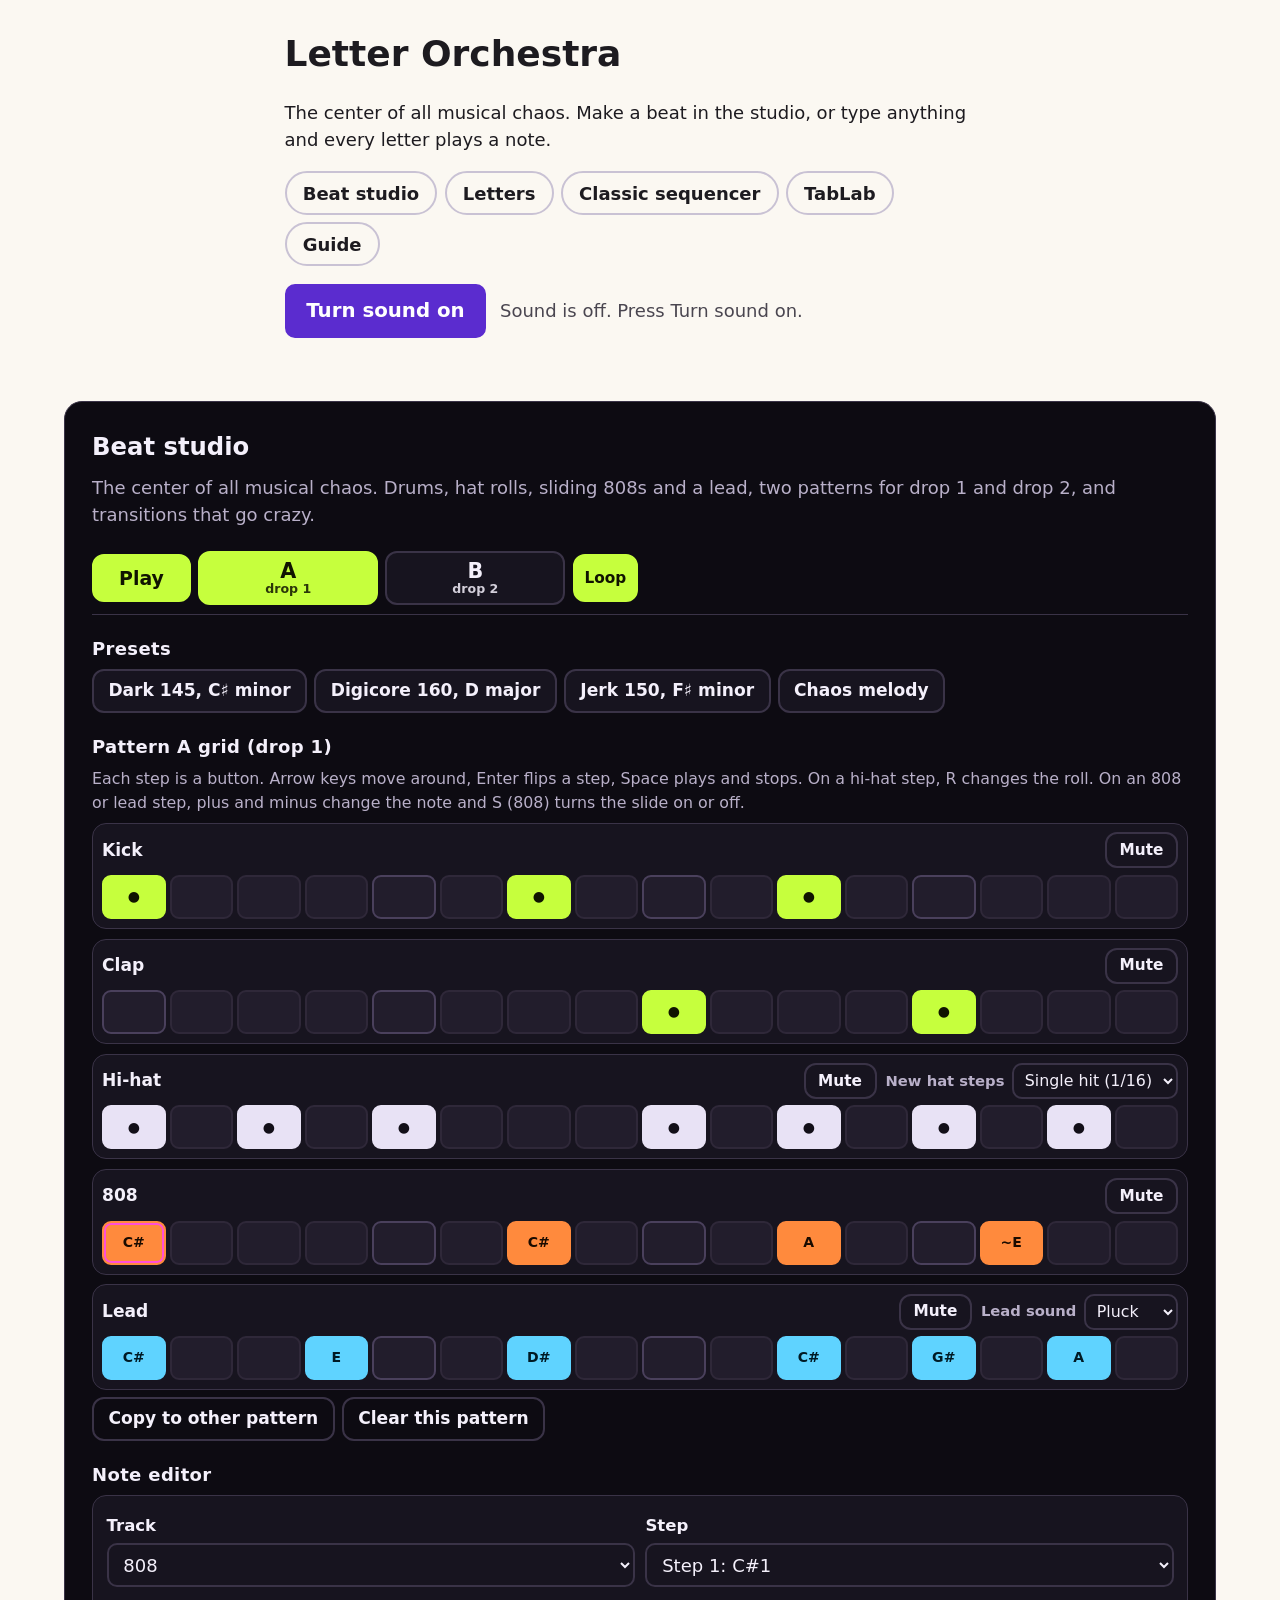
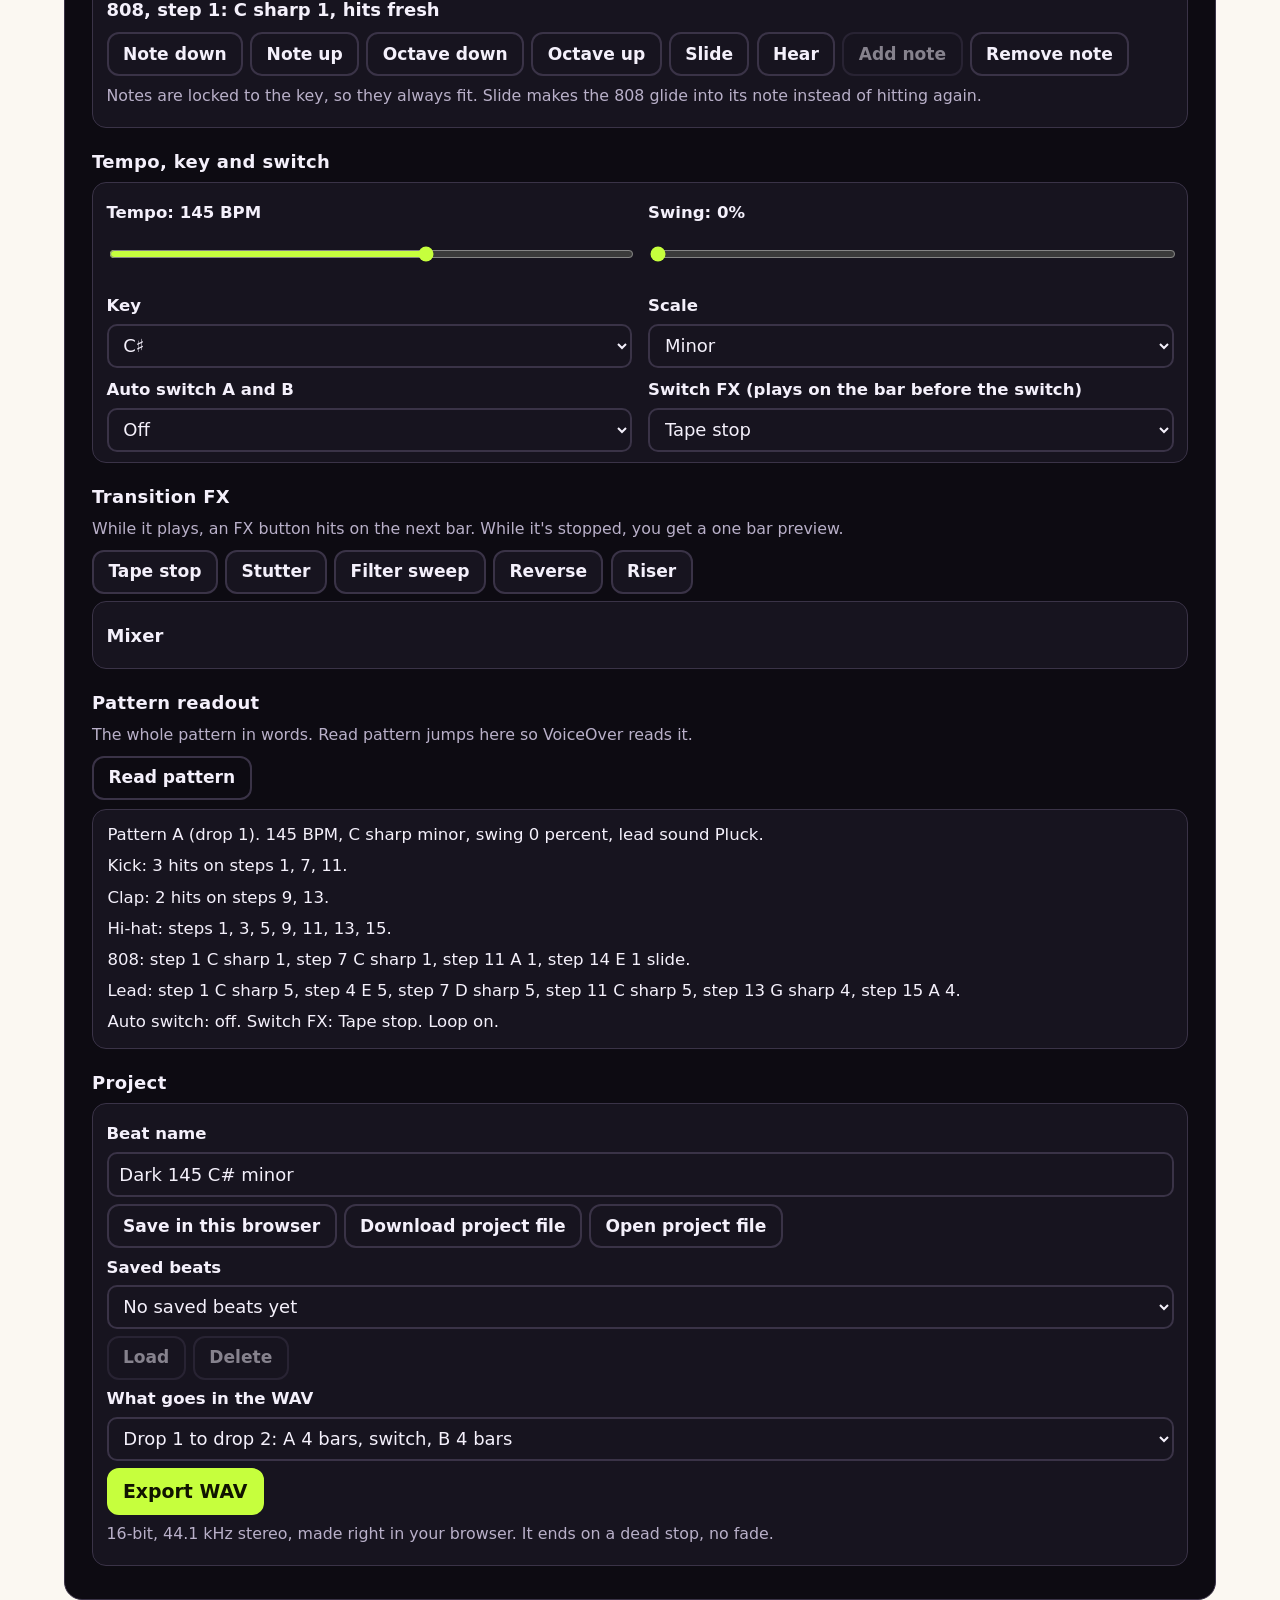
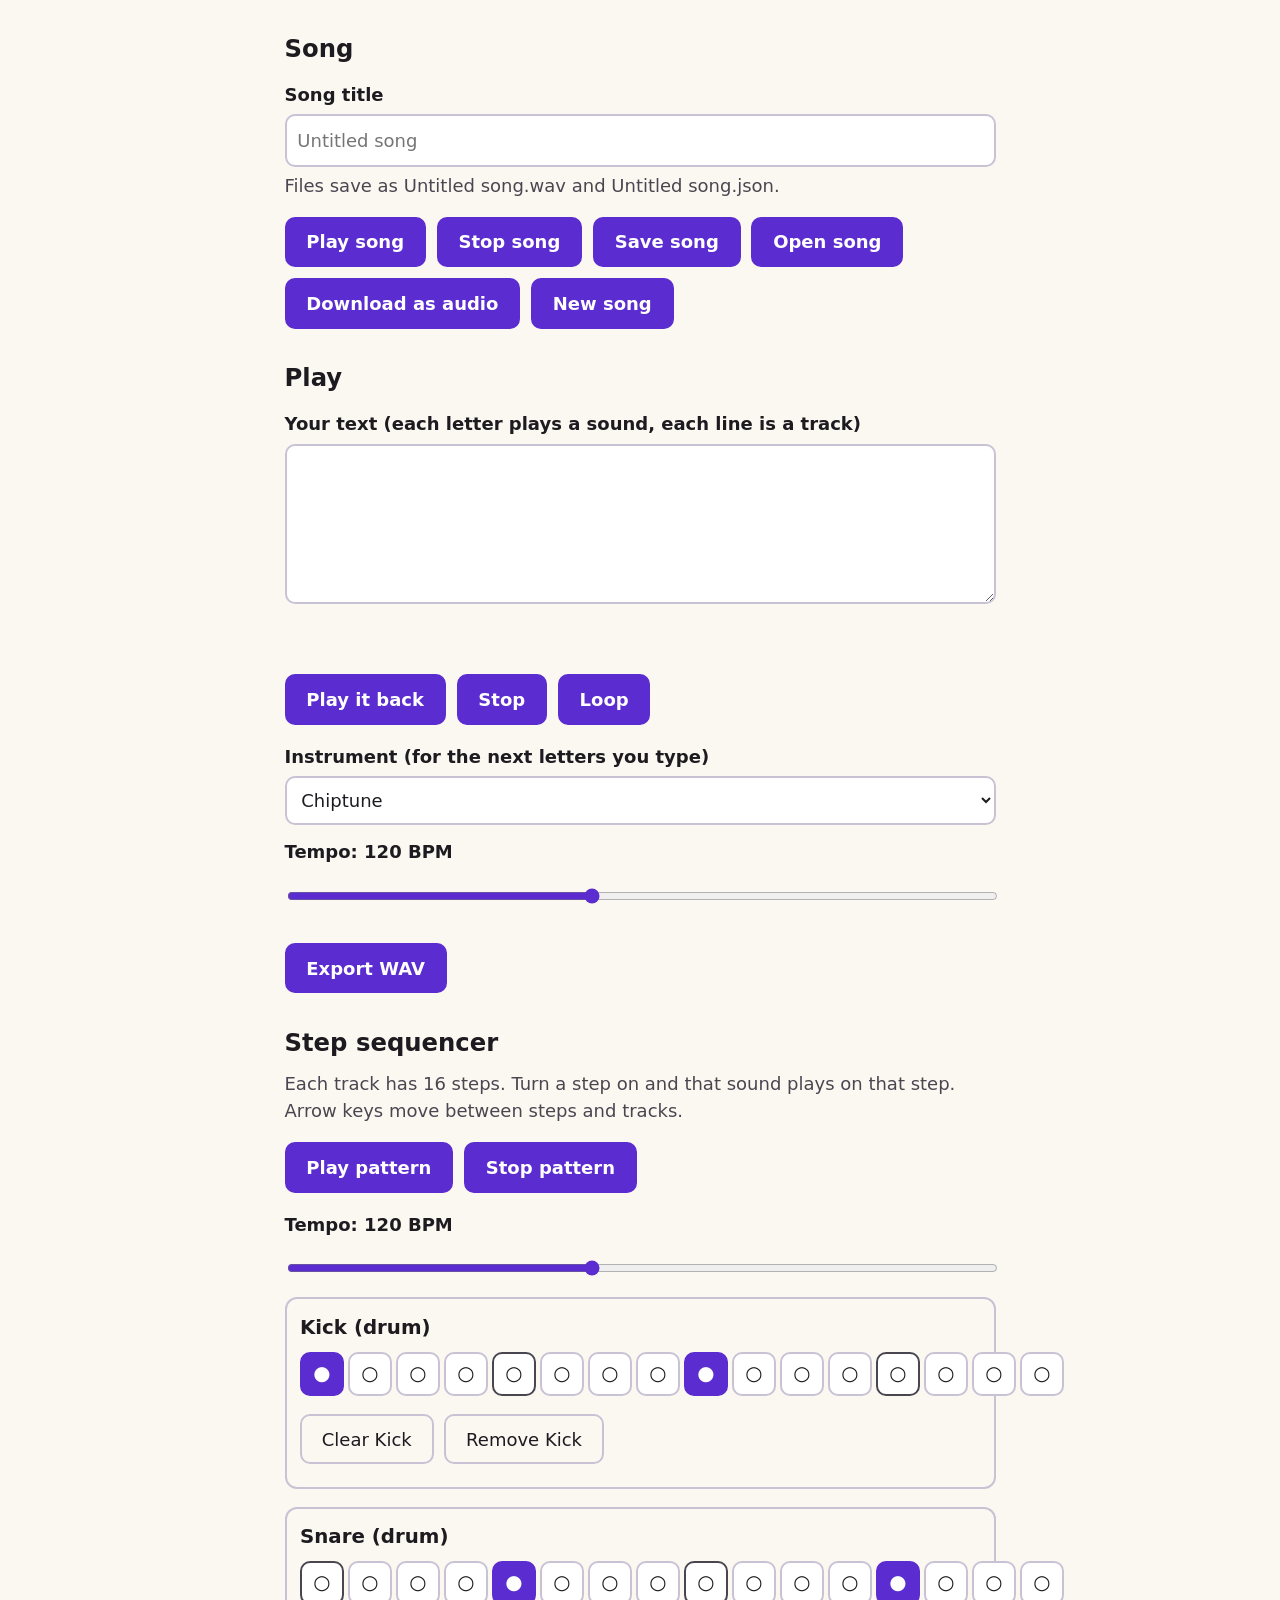
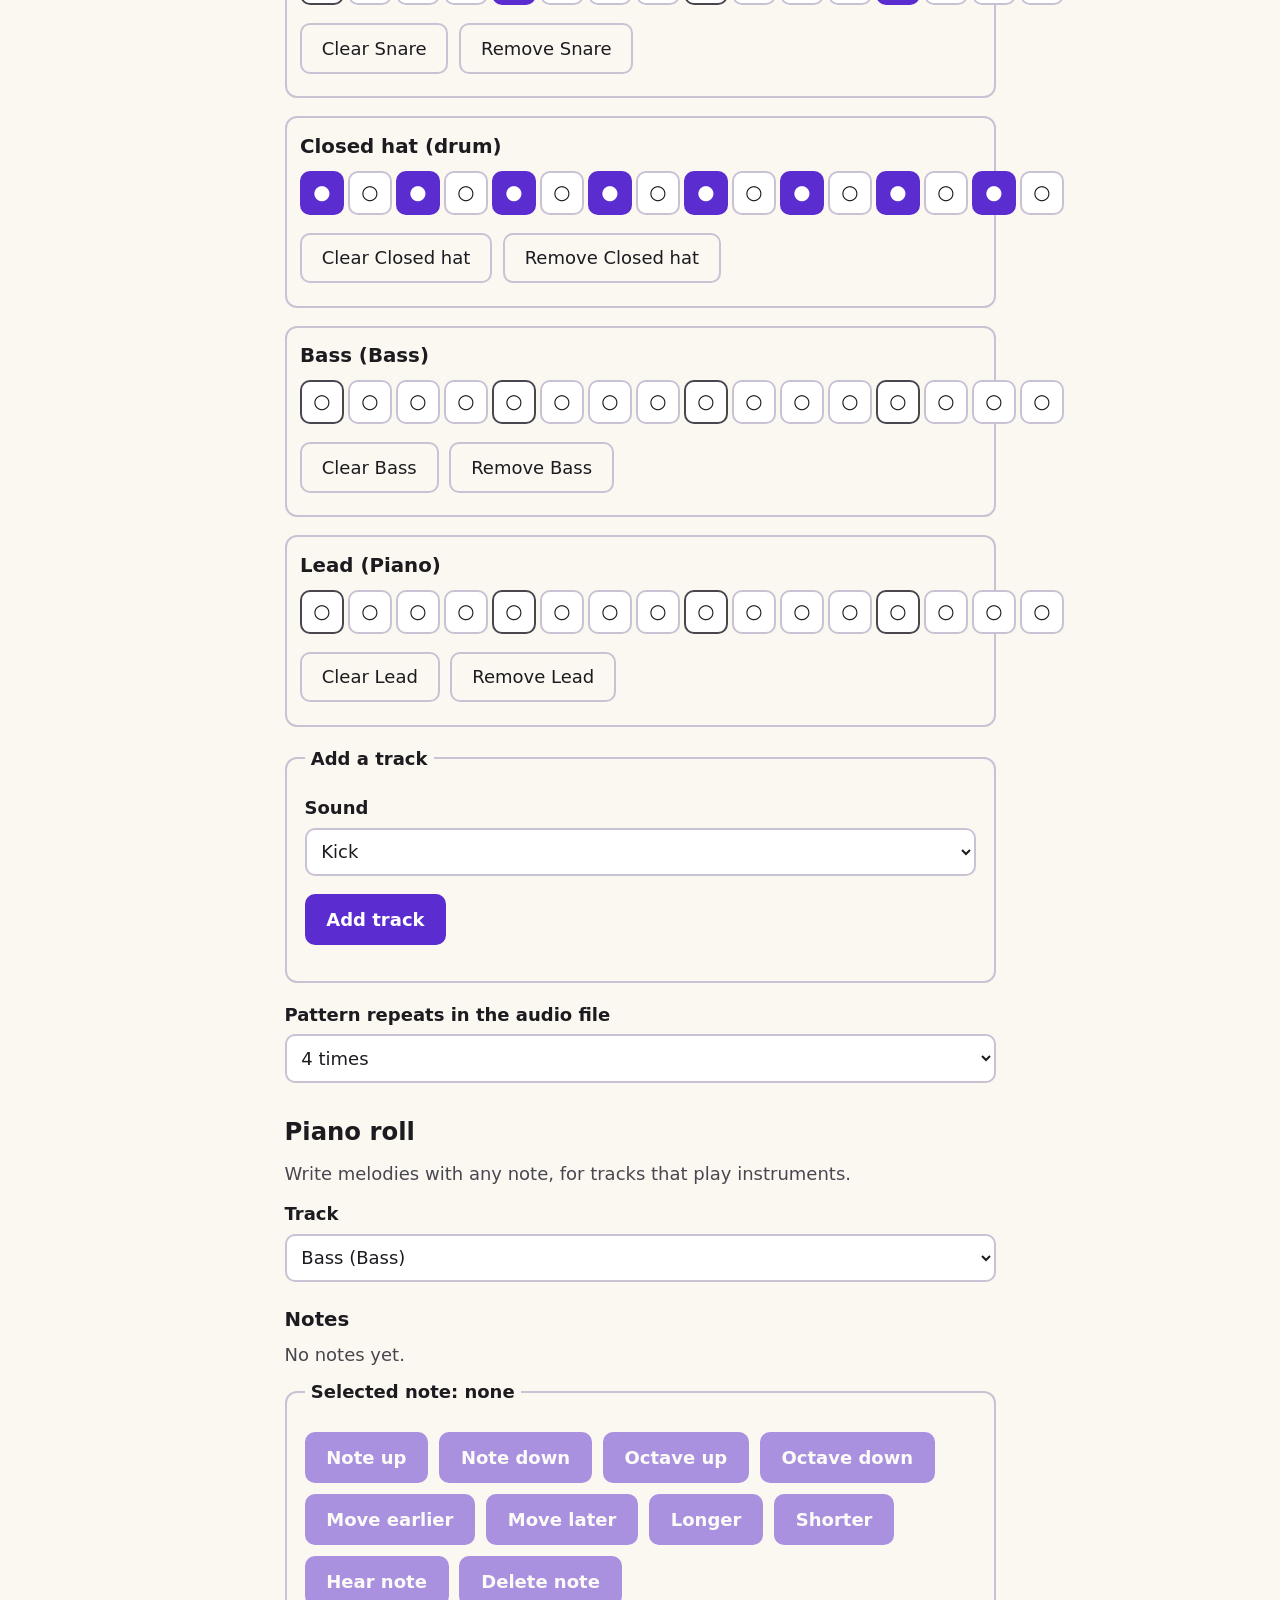
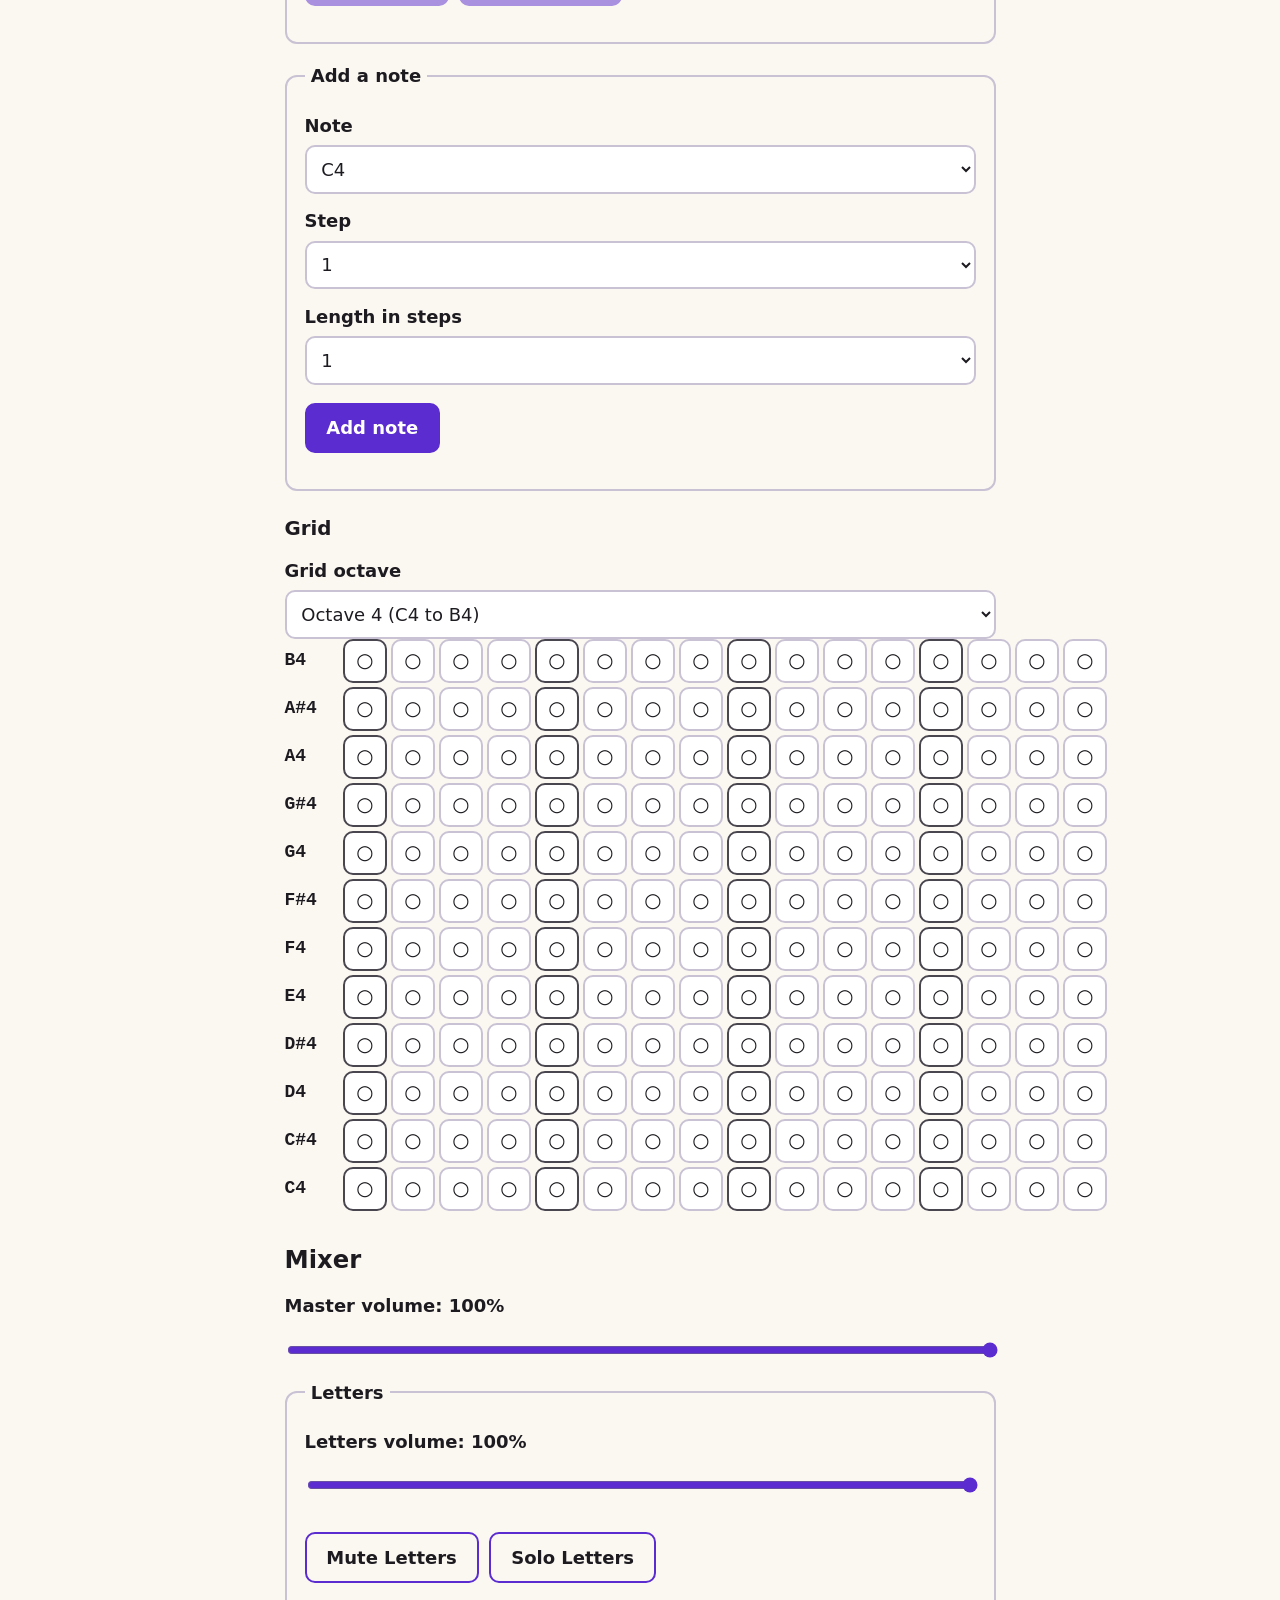
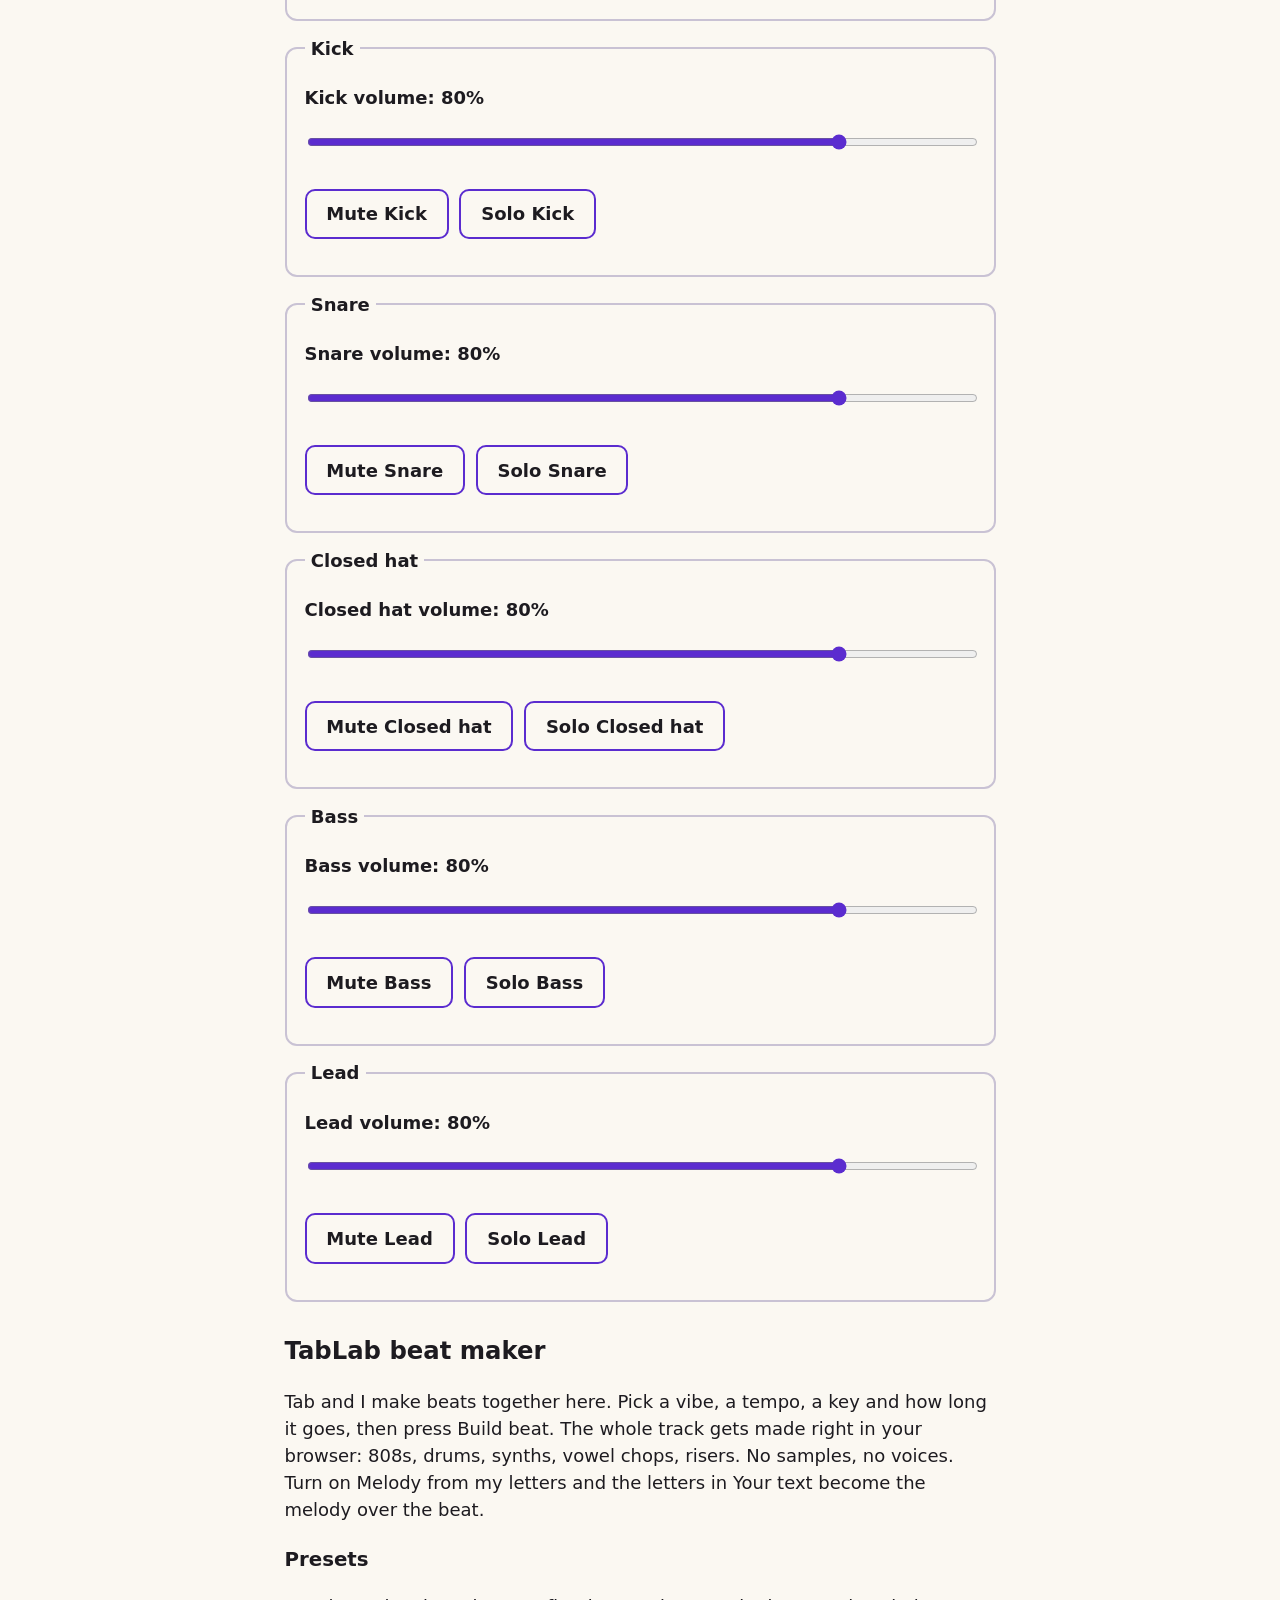
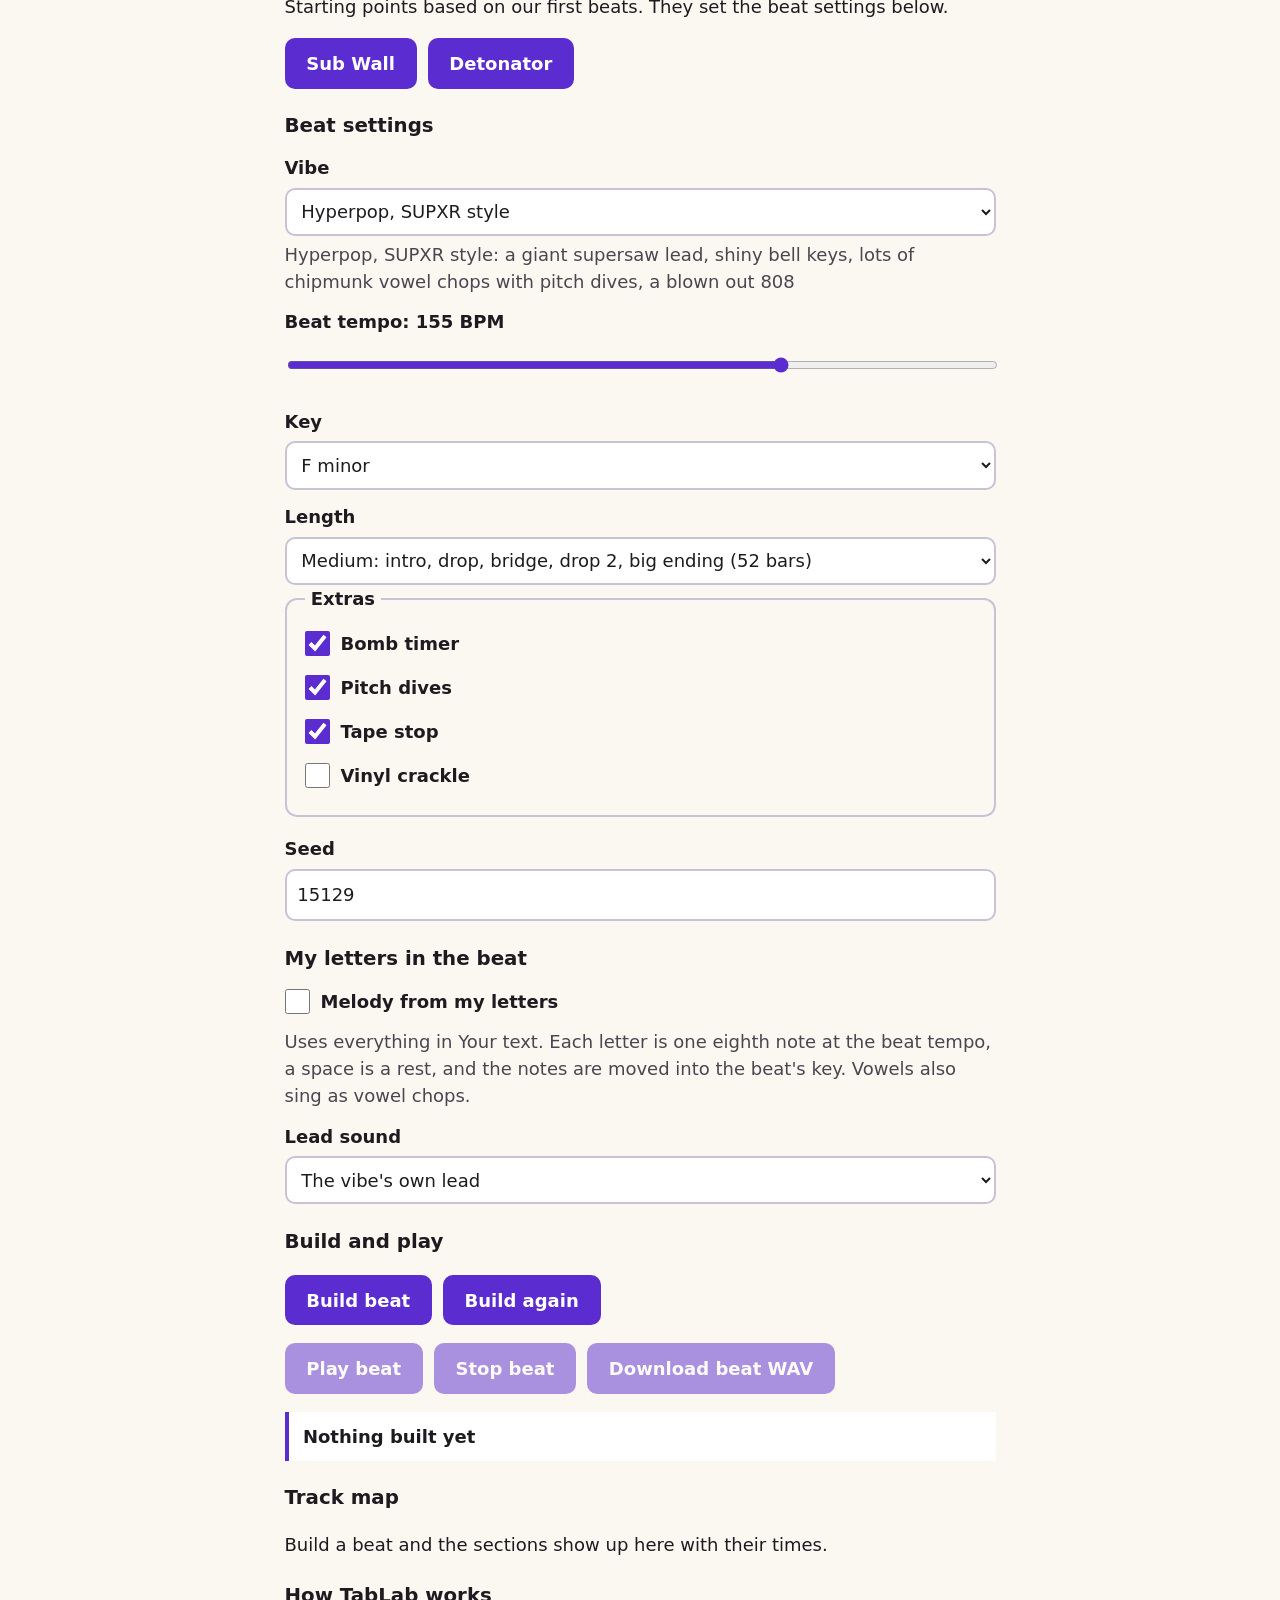
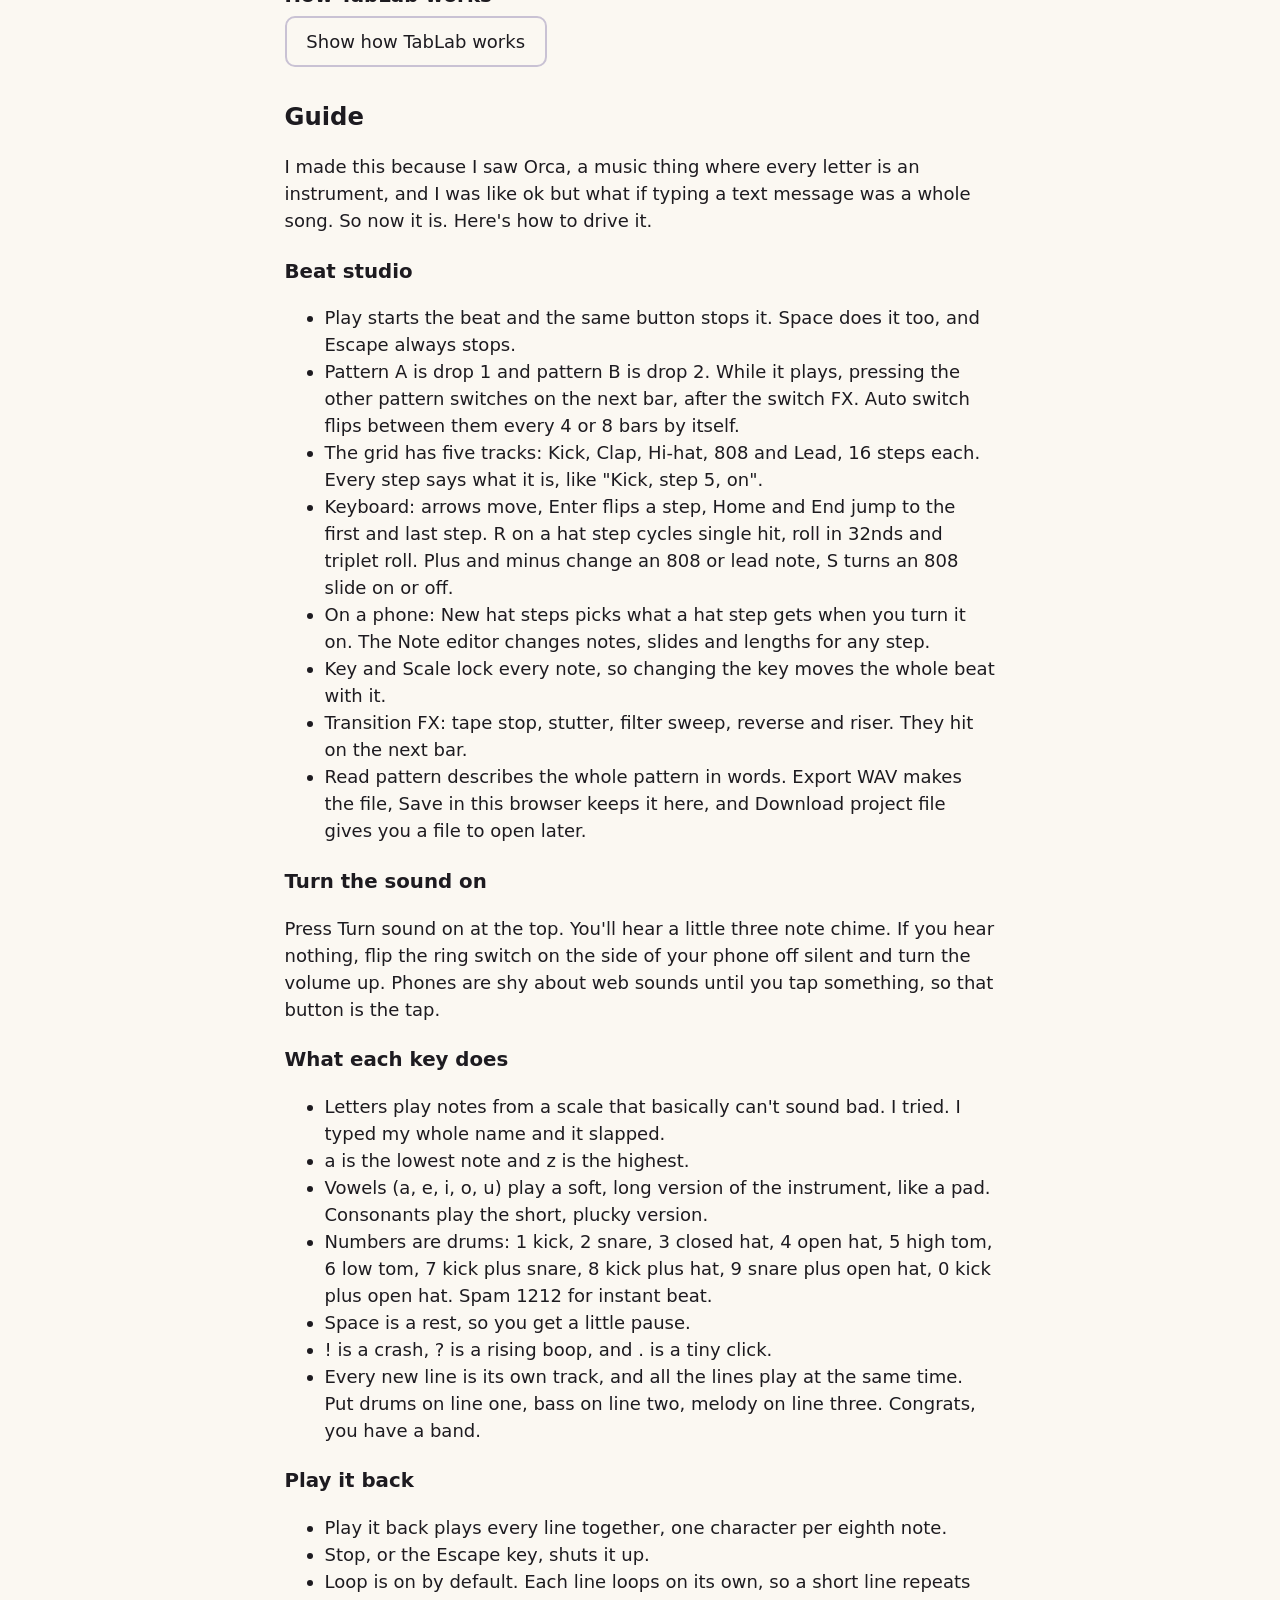
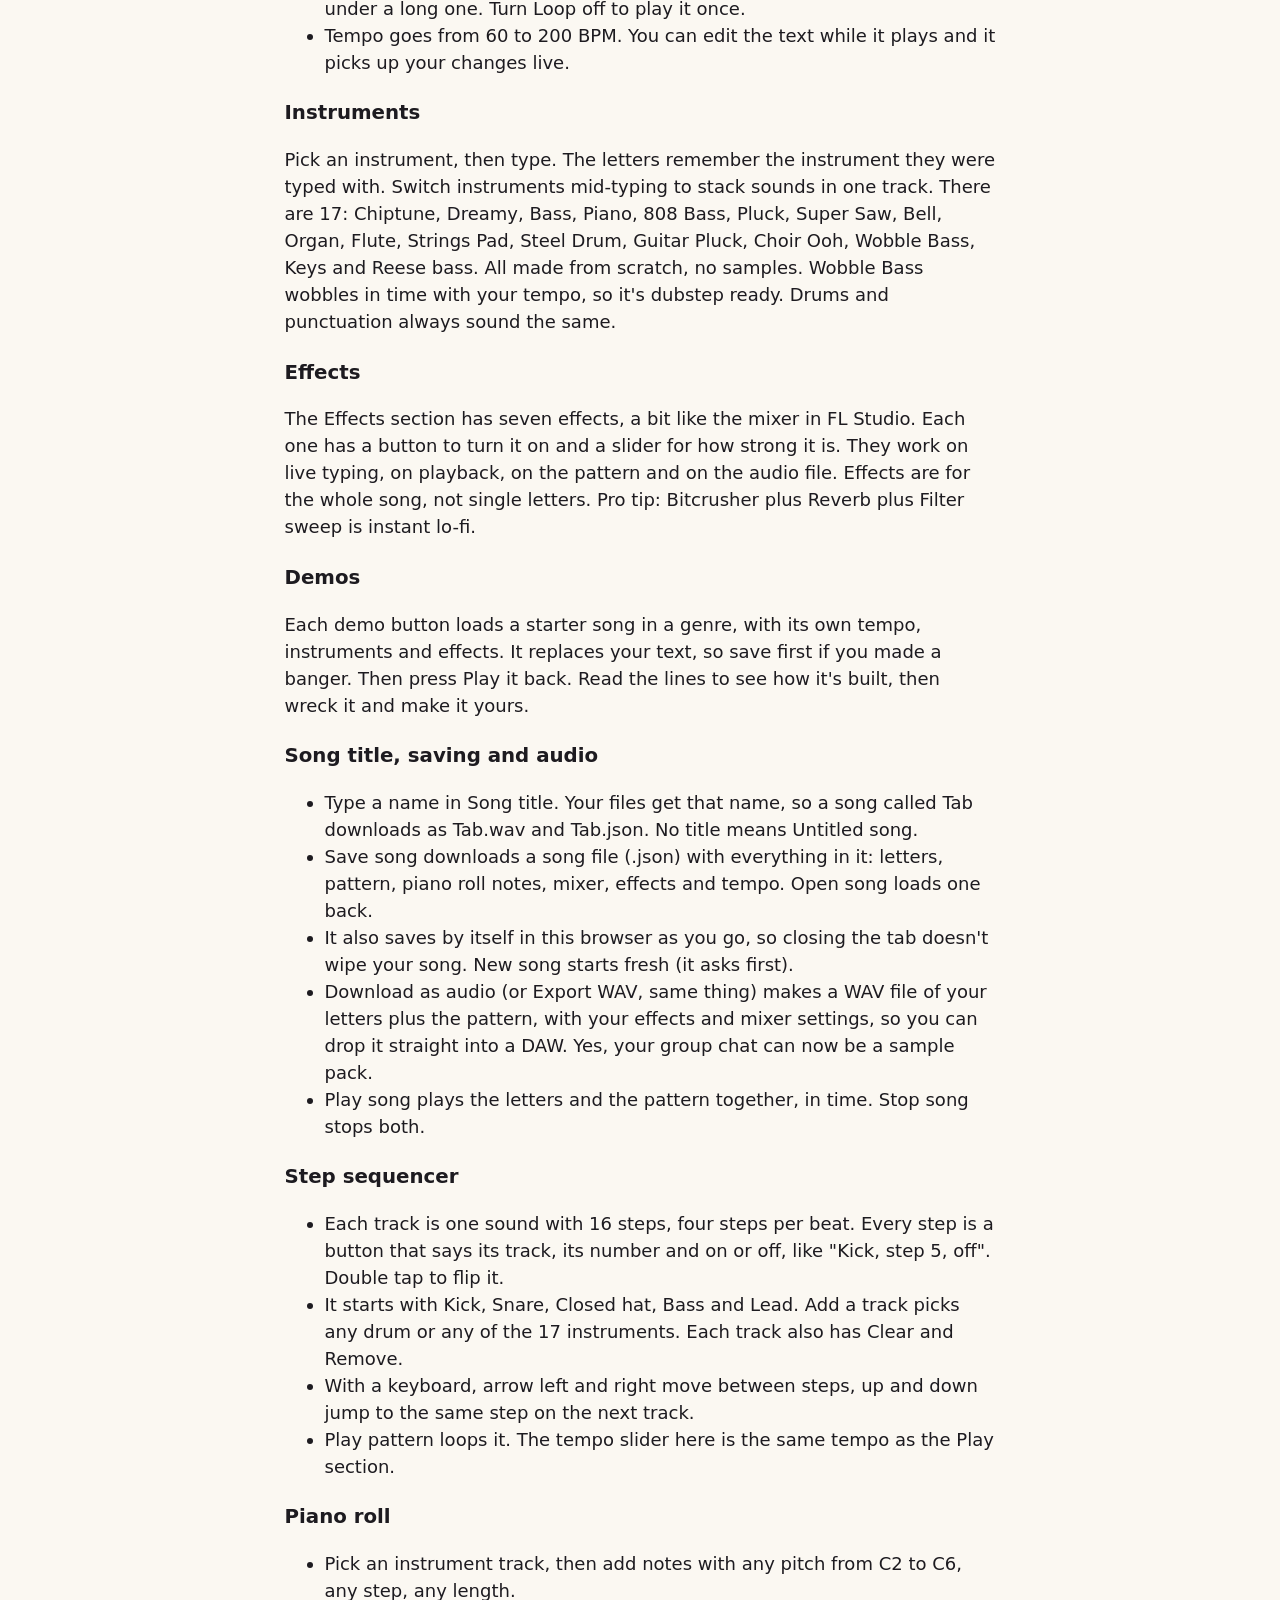
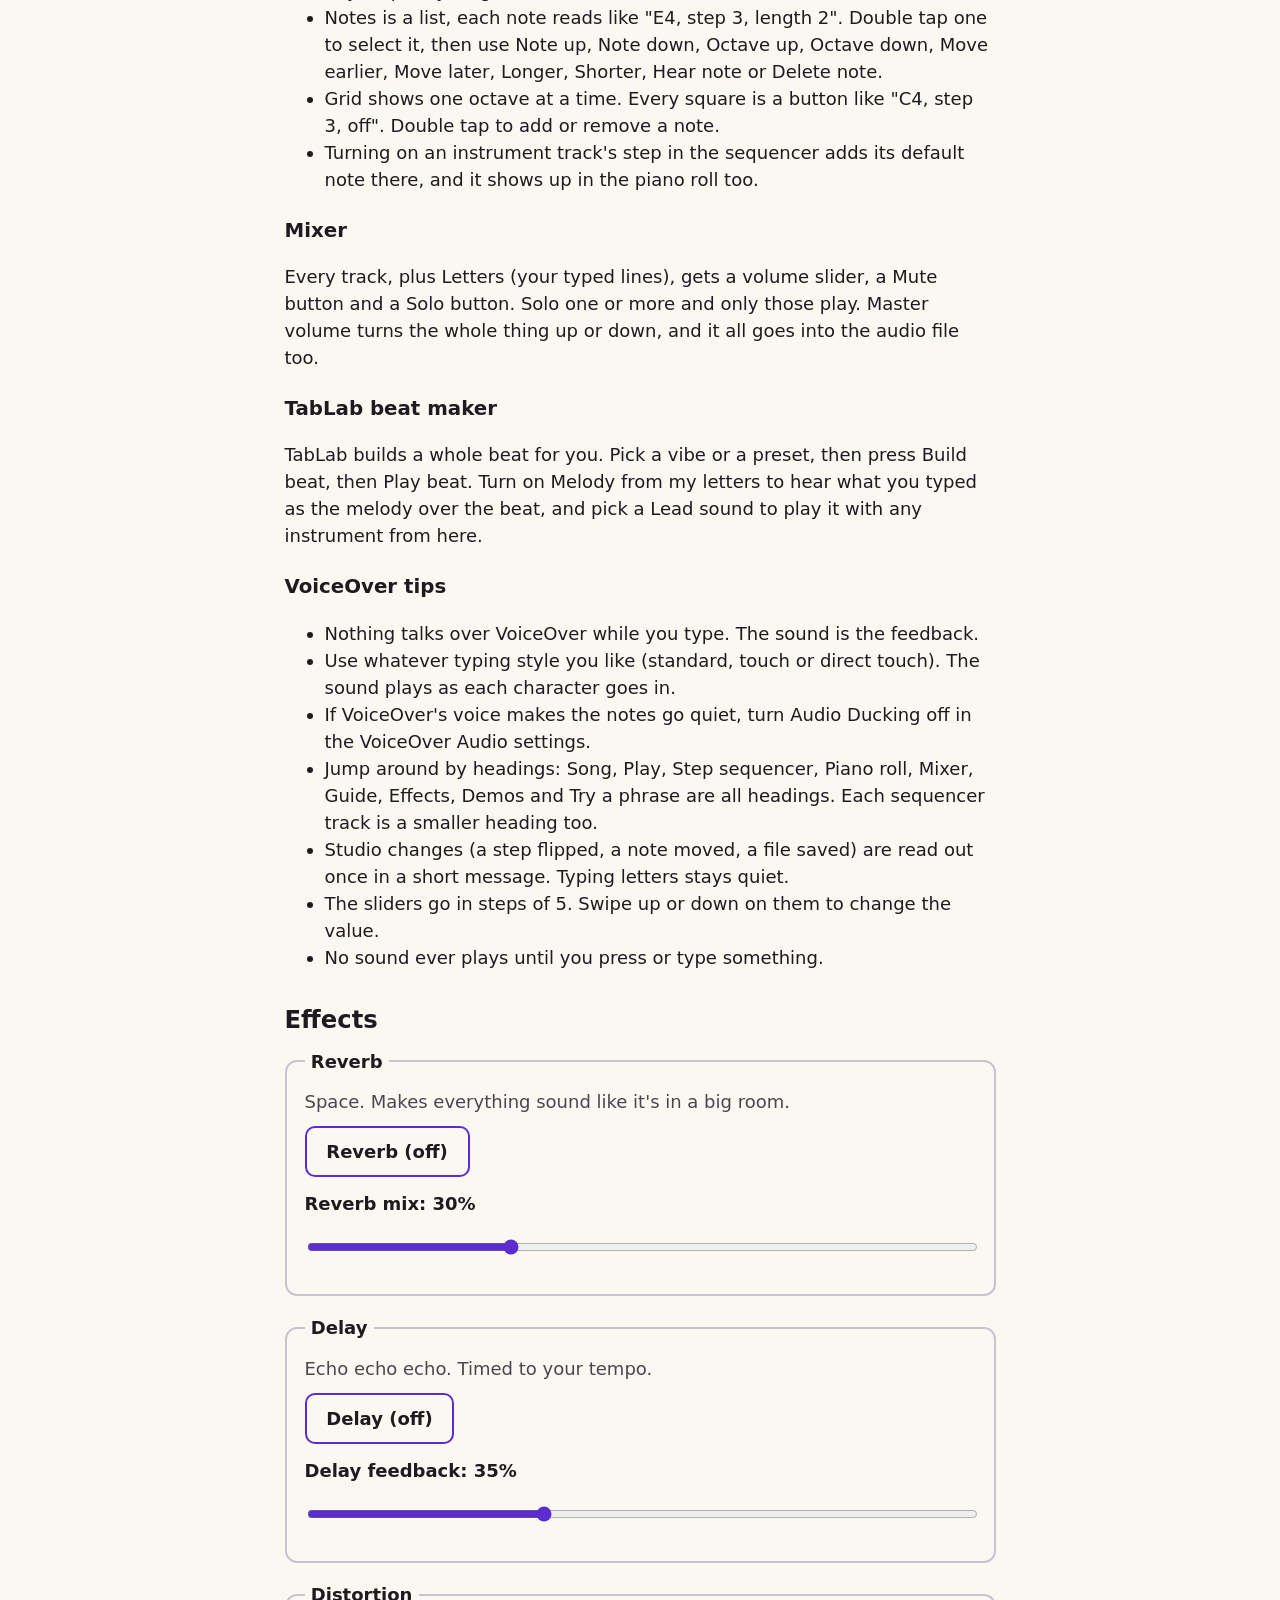
==== commit 3a407fbe: "Letter Orchestra becomes a beat studio: the center of all musical chaos (letters, classic studio and" ====
--- a/index.html
+++ b/index.html
@@ -4,20 +4,161 @@
 <meta charset="utf-8">
 <meta name="viewport" content="width=device-width, initial-scale=1">
 <meta name="color-scheme" content="light dark">
-<title>Letter Orchestra</title>
+<title>Letter Orchestra: beat studio</title>
+<meta name="description" content="Letter Orchestra by Chaotic Carter: a beat studio that works with VoiceOver. Drums, hat rolls, sliding 808s, transition FX and WAV export, plus type-a-song letters and TabLab.">
+<meta name="theme-color" content="#0d0b12">
+<meta property="og:type" content="website">
+<meta property="og:url" content="https://2three1y.github.io/letterorchestra/">
+<meta property="og:site_name" content="Letter Orchestra">
+<meta property="og:title" content="Letter Orchestra: the center of all musical chaos">
+<meta property="og:description" content="A beat studio you can use with VoiceOver: drums, hat rolls, sliding 808s, transition FX, WAV export. Plus every letter you type plays a note.">
+<meta name="twitter:card" content="summary">
+<link rel="icon" href="data:image/svg+xml,%3Csvg xmlns=%22http://www.w3.org/2000/svg%22 viewBox=%220 0 100 100%22%3E%3Ctext y=%22.9em%22 font-size=%2290%22%3E%F0%9F%8E%B9%3C/text%3E%3C/svg%3E">
 <link rel="stylesheet" href="style.css">
 </head>
 <body>
-<a class="skip" href="#guide-h">Skip to guide</a>
+<a class="skip" href="#studio-h">Skip to beat studio</a>
 <main>
   <h1>Letter Orchestra</h1>
-  <p class="intro">Type anything. Every letter plays a note. Hit Play it back to hear the whole thing as a song.</p>
-  <p><a href="#tablab">TabLab: build a whole beat with Tab</a></p>
+  <p class="intro">The center of all musical chaos. Make a beat in the studio, or type anything and every letter plays a note.</p>
+  <nav aria-label="Modes" class="modes">
+    <ul>
+      <li><a href="#studio-h">Beat studio</a></li>
+      <li><a href="#play-h">Letters</a></li>
+      <li><a href="#seq-h">Classic sequencer</a></li>
+      <li><a href="#tablab">TabLab</a></li>
+      <li><a href="#guide-h">Guide</a></li>
+    </ul>
+  </nav>
 
   <div class="sound">
     <button type="button" id="sound-on">Turn sound on</button>
     <p id="sound-status" class="status">Sound is off. Press Turn sound on.</p>
   </div>
+  <p id="studio-status" class="status live" role="status"></p>
+
+  <section id="studio" class="studio" aria-labelledby="studio-h">
+    <h2 id="studio-h" tabindex="-1">Beat studio</h2>
+    <p class="bs-tag">The center of all musical chaos. Drums, hat rolls, sliding 808s and a lead, two patterns for drop 1 and drop 2, and transitions that go crazy.</p>
+
+    <div class="bs-transport" role="group" aria-label="Transport">
+      <button type="button" id="bs-play" class="bs-big">Play</button>
+      <button type="button" id="bs-pat-A" class="bs-pat" aria-pressed="true" aria-label="Pattern A, drop 1">A<span class="bs-sub">drop 1</span></button>
+      <button type="button" id="bs-pat-B" class="bs-pat" aria-pressed="false" aria-label="Pattern B, drop 2">B<span class="bs-sub">drop 2</span></button>
+      <button type="button" id="bs-loop" class="bs-mini" aria-pressed="true">Loop</button>
+    </div>
+
+    <h3 id="bs-presets-h">Presets</h3>
+    <div class="bs-chips">
+      <button type="button" data-preset="dark">Dark 145, C&#9839; minor</button>
+      <button type="button" data-preset="digicore">Digicore 160, D major</button>
+      <button type="button" data-preset="jerk">Jerk 150, F&#9839; minor</button>
+      <button type="button" id="bs-chaos">Chaos melody</button>
+    </div>
+
+    <h3 id="bs-grid-h">Pattern A grid (drop 1)</h3>
+    <p class="bs-hint">Each step is a button. Arrow keys move around, Enter flips a step, Space plays and stops. On a hi-hat step, R changes the roll. On an 808 or lead step, plus and minus change the note and S (808) turns the slide on or off.</p>
+    <div id="bs-grid" class="bs-grid"></div>
+    <div id="bs-hatbrush-wrap" class="bs-inline">
+      <label for="bs-hatbrush">New hat steps</label>
+      <select id="bs-hatbrush"><option value="1">Single hit (1/16)</option><option value="2">Roll in 32nds</option><option value="3">Triplet roll</option></select>
+    </div>
+    <div id="bs-lead-wrap" class="bs-inline">
+      <label for="bs-lead">Lead sound</label>
+      <select id="bs-lead"><option value="saw">Saw</option><option value="square">Square</option><option value="pluck">Pluck</option></select>
+    </div>
+    <div class="bs-chips">
+      <button type="button" id="bs-copy" class="bs-ghost">Copy to other pattern</button>
+      <button type="button" id="bs-clear" class="bs-ghost">Clear this pattern</button>
+    </div>
+
+    <h3 id="bs-ed-h">Note editor</h3>
+    <div class="bs-card">
+      <div class="bs-two">
+        <div><label for="bs-ed-track">Track</label>
+          <select id="bs-ed-track"><option value="b808">808</option><option value="lead">Lead</option></select></div>
+        <div><label for="bs-ed-step">Step</label><select id="bs-ed-step"></select></div>
+      </div>
+      <p id="bs-ed-desc" class="bs-desc"></p>
+      <div class="bs-chips">
+        <button type="button" id="bs-ed-down">Note down</button>
+        <button type="button" id="bs-ed-up">Note up</button>
+        <button type="button" id="bs-ed-octdown">Octave down</button>
+        <button type="button" id="bs-ed-octup">Octave up</button>
+        <button type="button" id="bs-ed-slide" aria-pressed="false">Slide</button>
+        <button type="button" id="bs-ed-shorter">Shorter</button>
+        <button type="button" id="bs-ed-longer">Longer</button>
+        <button type="button" id="bs-ed-hear">Hear</button>
+        <button type="button" id="bs-ed-add">Add note</button>
+        <button type="button" id="bs-ed-del" class="bs-ghost">Remove note</button>
+      </div>
+      <p class="bs-hint">Notes are locked to the key, so they always fit. Slide makes the 808 glide into its note instead of hitting again.</p>
+    </div>
+
+    <h3 id="bs-groove-h">Tempo, key and switch</h3>
+    <div class="bs-card bs-settings">
+      <div><label for="bs-bpm">Tempo: <span id="bs-bpm-val">145</span> BPM</label>
+        <input type="range" id="bs-bpm" min="60" max="200" step="1" value="145"></div>
+      <div><label for="bs-swing">Swing: <span id="bs-swing-val">0</span>%</label>
+        <input type="range" id="bs-swing" min="0" max="60" step="1" value="0"></div>
+      <div><label for="bs-root">Key</label>
+        <select id="bs-root"><option value="0">C</option><option value="1">C&#9839;</option><option value="2">D</option><option value="3">D&#9839;</option><option value="4">E</option><option value="5">F</option><option value="6">F&#9839;</option><option value="7">G</option><option value="8">G&#9839;</option><option value="9">A</option><option value="10">A&#9839;</option><option value="11">B</option></select></div>
+      <div><label for="bs-scale">Scale</label>
+        <select id="bs-scale"><option value="minor">Minor</option><option value="major">Major</option></select></div>
+      <div><label for="bs-chain">Auto switch A and B</label>
+        <select id="bs-chain"><option value="0">Off</option><option value="4">Every 4 bars</option><option value="8">Every 8 bars</option></select></div>
+      <div><label for="bs-switchfx">Switch FX (plays on the bar before the switch)</label>
+        <select id="bs-switchfx"><option value="none">None, hard cut</option><option value="tape">Tape stop</option><option value="stutter">Stutter</option><option value="filter">Filter sweep</option><option value="reverse">Reverse</option><option value="riser">Riser</option></select></div>
+    </div>
+
+    <h3 id="bs-fx-h">Transition FX</h3>
+    <p class="bs-hint">While it plays, an FX button hits on the next bar. While it's stopped, you get a one bar preview.</p>
+    <div class="bs-chips bs-fx">
+      <button type="button" data-fx="tape">Tape stop</button>
+      <button type="button" data-fx="stutter">Stutter</button>
+      <button type="button" data-fx="filter">Filter sweep</button>
+      <button type="button" data-fx="reverse">Reverse</button>
+      <button type="button" data-fx="riser">Riser</button>
+    </div>
+
+    <details class="bs-card bs-mix">
+      <summary>Mixer</summary>
+      <div class="bs-settings">
+        <div><label for="bs-vol-kick">Kick: <span id="bs-vol-kick-val">100</span>%</label><input type="range" id="bs-vol-kick" min="0" max="100" step="5" value="100"></div>
+        <div><label for="bs-vol-clap">Clap: <span id="bs-vol-clap-val">100</span>%</label><input type="range" id="bs-vol-clap" min="0" max="100" step="5" value="100"></div>
+        <div><label for="bs-vol-hat">Hi-hat: <span id="bs-vol-hat-val">100</span>%</label><input type="range" id="bs-vol-hat" min="0" max="100" step="5" value="100"></div>
+        <div><label for="bs-vol-b808">808: <span id="bs-vol-b808-val">100</span>%</label><input type="range" id="bs-vol-b808" min="0" max="100" step="5" value="100"></div>
+        <div><label for="bs-vol-lead">Lead: <span id="bs-vol-lead-val">100</span>%</label><input type="range" id="bs-vol-lead" min="0" max="100" step="5" value="100"></div>
+      </div>
+    </details>
+
+    <h3 id="bs-readout-h">Pattern readout</h3>
+    <p class="bs-hint">The whole pattern in words. Read pattern jumps here so VoiceOver reads it.</p>
+    <button type="button" id="bs-read" class="bs-ghost">Read pattern</button>
+    <div id="bs-readout" class="bs-readout" tabindex="-1" aria-labelledby="bs-readout-h"></div>
+
+    <h3 id="bs-project-h">Project</h3>
+    <div class="bs-card">
+      <label for="bs-name">Beat name</label>
+      <input type="text" id="bs-name" autocomplete="off" spellcheck="false" maxlength="80">
+      <div class="bs-chips">
+        <button type="button" id="bs-save">Save in this browser</button>
+        <button type="button" id="bs-download" class="bs-ghost">Download project file</button>
+        <button type="button" id="bs-open" class="bs-ghost">Open project file</button>
+      </div>
+      <input type="file" id="bs-file" class="visually-hidden" accept=".json,application/json" tabindex="-1" aria-hidden="true">
+      <label for="bs-lib">Saved beats</label>
+      <select id="bs-lib"></select>
+      <div class="bs-chips">
+        <button type="button" id="bs-lib-load">Load</button>
+        <button type="button" id="bs-lib-del" class="bs-ghost">Delete</button>
+      </div>
+      <label for="bs-export-mode">What goes in the WAV</label>
+      <select id="bs-export-mode"><option value="ab4">Drop 1 to drop 2: A 4 bars, switch, B 4 bars</option><option value="ab8">Long: A 8 bars, switch, B 8 bars</option><option value="cur4">This pattern, 4 bars</option></select>
+      <div class="bs-chips"><button type="button" id="bs-export" class="bs-big">Export WAV</button></div>
+      <p class="bs-hint">16-bit, 44.1 kHz stereo, made right in your browser. It ends on a dead stop, no fade.</p>
+    </div>
+  </section>
 
   <section aria-labelledby="song-h">
     <h2 id="song-h">Song</h2>
@@ -33,7 +174,6 @@
       <button type="button" id="song-new">New song</button>
     </div>
     <input type="file" id="song-file" class="visually-hidden" accept=".json,application/json" tabindex="-1" aria-hidden="true">
-    <p id="studio-status" class="status" role="status"></p>
   </section>
 
   <section aria-labelledby="play-h">
@@ -234,6 +374,19 @@
     <h2 id="guide-h" tabindex="-1">Guide</h2>
     <p>I made this because I saw Orca, a music thing where every letter is an instrument, and I was like ok but what if typing a text message was a whole song. So now it is. Here's how to drive it.</p>
 
+
+    <h3>Beat studio</h3>
+    <ul>
+      <li>Play starts the beat and the same button stops it. Space does it too, and Escape always stops.</li>
+      <li>Pattern A is drop 1 and pattern B is drop 2. While it plays, pressing the other pattern switches on the next bar, after the switch FX. Auto switch flips between them every 4 or 8 bars by itself.</li>
+      <li>The grid has five tracks: Kick, Clap, Hi-hat, 808 and Lead, 16 steps each. Every step says what it is, like "Kick, step 5, on".</li>
+      <li>Keyboard: arrows move, Enter flips a step, Home and End jump to the first and last step. R on a hat step cycles single hit, roll in 32nds and triplet roll. Plus and minus change an 808 or lead note, S turns an 808 slide on or off.</li>
+      <li>On a phone: New hat steps picks what a hat step gets when you turn it on. The Note editor changes notes, slides and lengths for any step.</li>
+      <li>Key and Scale lock every note, so changing the key moves the whole beat with it.</li>
+      <li>Transition FX: tape stop, stutter, filter sweep, reverse and riser. They hit on the next bar.</li>
+      <li>Read pattern describes the whole pattern in words. Export WAV makes the file, Save in this browser keeps it here, and Download project file gives you a file to open later.</li>
+    </ul>
+
     <h3>Turn the sound on</h3>
     <p>Press Turn sound on at the top. You'll hear a little three note chime. If you hear nothing, flip the ring switch on the side of your phone off silent and turn the volume up. Phones are shy about web sounds until you tap something, so that button is the tap.</p>
 
@@ -397,6 +550,7 @@
 </footer>
 <script src="app.js"></script>
 <script src="studio.js"></script>
+<script src="beat.js"></script>
 <script src="tablab/engine.js"></script>
 <script src="tablab/tablab.js"></script>
 </body>
--- a/style.css
+++ b/style.css
@@ -63,3 +63,81 @@
 .check label{display:inline;margin:0}
 #tl-status{margin:.5rem 0;font-weight:600;color:var(--fg);padding:.6rem .8rem;border-left:4px solid var(--accent);background:var(--card)}
 #tl-map li{margin:.4rem 0}
+
+/* Beat studio: dark by default, compact, one hand on a phone */
+.modes ul{list-style:none;padding:0;margin:.5rem 0 0;display:flex;flex-wrap:wrap;gap:.4rem}
+.modes a{display:inline-flex;align-items:center;min-height:44px;padding:.3rem .9rem;border:2px solid var(--line);border-radius:999px;text-decoration:none;color:var(--fg);font-weight:600}
+.modes a:hover{border-color:var(--accent)}
+.status.live{min-height:1.5em;font-weight:600;color:var(--fg)}
+.studio{--s-bg:#0d0b12;--s-card:#17141f;--s-line:#3a3347;--s-fg:#f4f0fb;--s-muted:#b9b0c9;--s-acc:#c6ff3d;--s-acc-fg:#101400;--s-hot:#ff4fd8;
+  background:var(--s-bg);color:var(--s-fg);border-radius:18px;padding:.25rem 1rem 1rem;margin:1rem -0.25rem 0;border:1px solid var(--s-line)}
+.studio h2{margin-top:1rem}
+.studio h3{font-size:1rem;margin:1.1rem 0 .4rem;color:var(--s-fg);letter-spacing:.02em}
+.studio h4{margin:0;font-size:.95rem}
+.studio label{font-size:.92rem;margin:.4rem 0 .25rem;color:var(--s-fg)}
+.studio a{color:var(--s-acc)}
+.bs-tag{color:var(--s-muted);margin:.2rem 0 .8rem}
+.bs-hint{color:var(--s-muted);font-size:.88rem;margin:.2rem 0 .5rem}
+.studio button{background:var(--s-card);color:var(--s-fg);border:2px solid var(--s-line);border-radius:12px;padding:.4rem .8rem;font-size:.95rem}
+.studio button:hover{border-color:var(--s-acc)}
+.studio button[aria-pressed="true"],.studio button.is-on{background:var(--s-acc);color:var(--s-acc-fg);border-color:var(--s-acc)}
+.studio button.bs-big{background:var(--s-acc);color:var(--s-acc-fg);border-color:var(--s-acc);font-size:1.05rem;min-width:5.5rem}
+.studio button.bs-big.is-on{background:var(--s-hot);border-color:var(--s-hot);color:#1a0016}
+.studio button.bs-ghost{background:transparent}
+.studio select,.studio input[type=text]{background:var(--s-card);color:var(--s-fg);border-color:var(--s-line);min-height:44px;padding:.4rem .6rem}
+.studio input[type=range]{accent-color:var(--s-acc)}
+.studio :focus-visible{outline:3px solid #fff;outline-offset:2px;box-shadow:0 0 0 6px #4d7cff}
+.bs-transport{position:sticky;top:0;z-index:5;display:flex;gap:.45rem;flex-wrap:wrap;align-items:center;background:var(--s-bg);padding:.5rem 0;margin:0 0 .25rem;border-bottom:1px solid var(--s-line)}
+.bs-transport .bs-pat{flex:1 1 5rem}
+.bs-chips{display:flex;flex-wrap:wrap;gap:.4rem;margin:.4rem 0}
+.bs-grid{display:flex;flex-direction:column;gap:.55rem}
+.bs-track{background:var(--s-card);border:1px solid var(--s-line);border-radius:14px;padding:.45rem .5rem .5rem}
+.bs-track.muted .bs-steps{opacity:.45}
+.bs-head{display:flex;align-items:center;gap:.5rem;flex-wrap:wrap;margin-bottom:.35rem}
+.bs-head h4{flex:1 1 auto}
+.studio .bs-mini{min-height:36px;padding:.2rem .7rem;font-size:.85rem}
+.bs-inline{display:flex;align-items:center;gap:.4rem;flex:1 1 100%}
+.bs-inline label{margin:0;font-size:.82rem;color:var(--s-muted);white-space:nowrap}
+.bs-inline select{min-height:36px;padding:.2rem .4rem;font-size:.88rem}
+.bs-steps{display:grid;grid-template-columns:repeat(8,1fr);gap:4px}
+@media (min-width:62rem){.bs-steps{grid-template-columns:repeat(16,1fr)}.bs-inline{flex:0 1 auto}}
+.studio .bs-step{min-width:0;min-height:44px;padding:0;border-radius:9px;font-size:.78rem;font-weight:700;background:#221d2c;border:2px solid #2f2839;color:var(--s-fg)}
+.studio .bs-step.beat{border-color:#4a405c}
+.studio .bs-step.on{background:var(--s-acc);color:var(--s-acc-fg);border-color:var(--s-acc)}
+.studio .bs-b808 .bs-step.on{background:#ff8a3d;border-color:#ff8a3d;color:#1a0b00}
+.studio .bs-lead .bs-step.on{background:#5fd3ff;border-color:#5fd3ff;color:#001a24}
+.studio .bs-hat .bs-step.on{background:#e8e2f5;border-color:#e8e2f5;color:#120f18}
+.studio .bs-step.sel{box-shadow:inset 0 0 0 2px var(--s-hot)}
+.studio .bs-step.now{outline:3px solid #fff;outline-offset:-1px}
+.bs-card{background:var(--s-card);border:1px solid var(--s-line);border-radius:14px;padding:.6rem .75rem;margin:.3rem 0}
+.bs-two{display:grid;grid-template-columns:1fr 1fr;gap:.6rem}
+.bs-settings{display:grid;grid-template-columns:1fr;gap:.2rem .9rem}
+@media (min-width:36rem){.bs-settings{grid-template-columns:1fr 1fr}}
+.bs-desc{margin:.5rem 0;font-weight:600}
+.bs-mix summary{cursor:pointer;font-weight:700;min-height:44px;display:flex;align-items:center}
+.bs-readout{background:var(--s-card);border:1px solid var(--s-line);border-radius:14px;padding:.4rem .8rem;margin:.5rem 0}
+.bs-readout p{margin:.35rem 0;font-size:.92rem}
+.bs-readout:focus{outline:3px solid #fff}
+.studio [hidden]{display:none!important}
+@media (prefers-reduced-motion:reduce){.studio .bs-step.now{outline-style:dashed}}
+
+@media (max-width:40rem){
+  main{padding:.6rem .9rem}
+  h1{font-size:1.7rem;margin:.25rem 0}
+  .intro{margin:.25rem 0}
+  .modes a{font-size:.88rem;padding:.2rem .7rem}
+  .sound{margin:.6rem 0;gap:.5rem}
+  #sound-on{font-size:1rem;padding:.4rem .9rem}
+  .sound .status{font-size:.88rem}
+  .studio{padding:.1rem .65rem .8rem;margin:.6rem -.35rem 0}
+  .studio h2{margin:.7rem 0 .2rem}
+  .bs-tag{font-size:.9rem}
+}
+.bs-transport{display:grid;grid-template-columns:auto 1fr 1fr auto;gap:.4rem}
+.studio .bs-transport button{padding:.4rem .55rem;white-space:nowrap;min-height:48px}
+.studio .bs-transport .bs-mini{min-height:48px}
+
+.studio .bs-pat{display:flex;flex-direction:column;align-items:center;justify-content:center;line-height:1.05;font-size:1.15rem;padding:.25rem .4rem}
+.bs-sub{font-size:.7rem;font-weight:600;opacity:.85}
+@media (min-width:62rem){.studio{width:min(64rem,calc(100vw - 2rem));margin-left:calc(50% - min(32rem,50vw - 1rem));padding:.5rem 1.5rem 1.5rem}}
+@media (min-width:62rem){.bs-transport{grid-template-columns:auto minmax(7rem,10rem) minmax(7rem,10rem) auto;justify-content:start}}
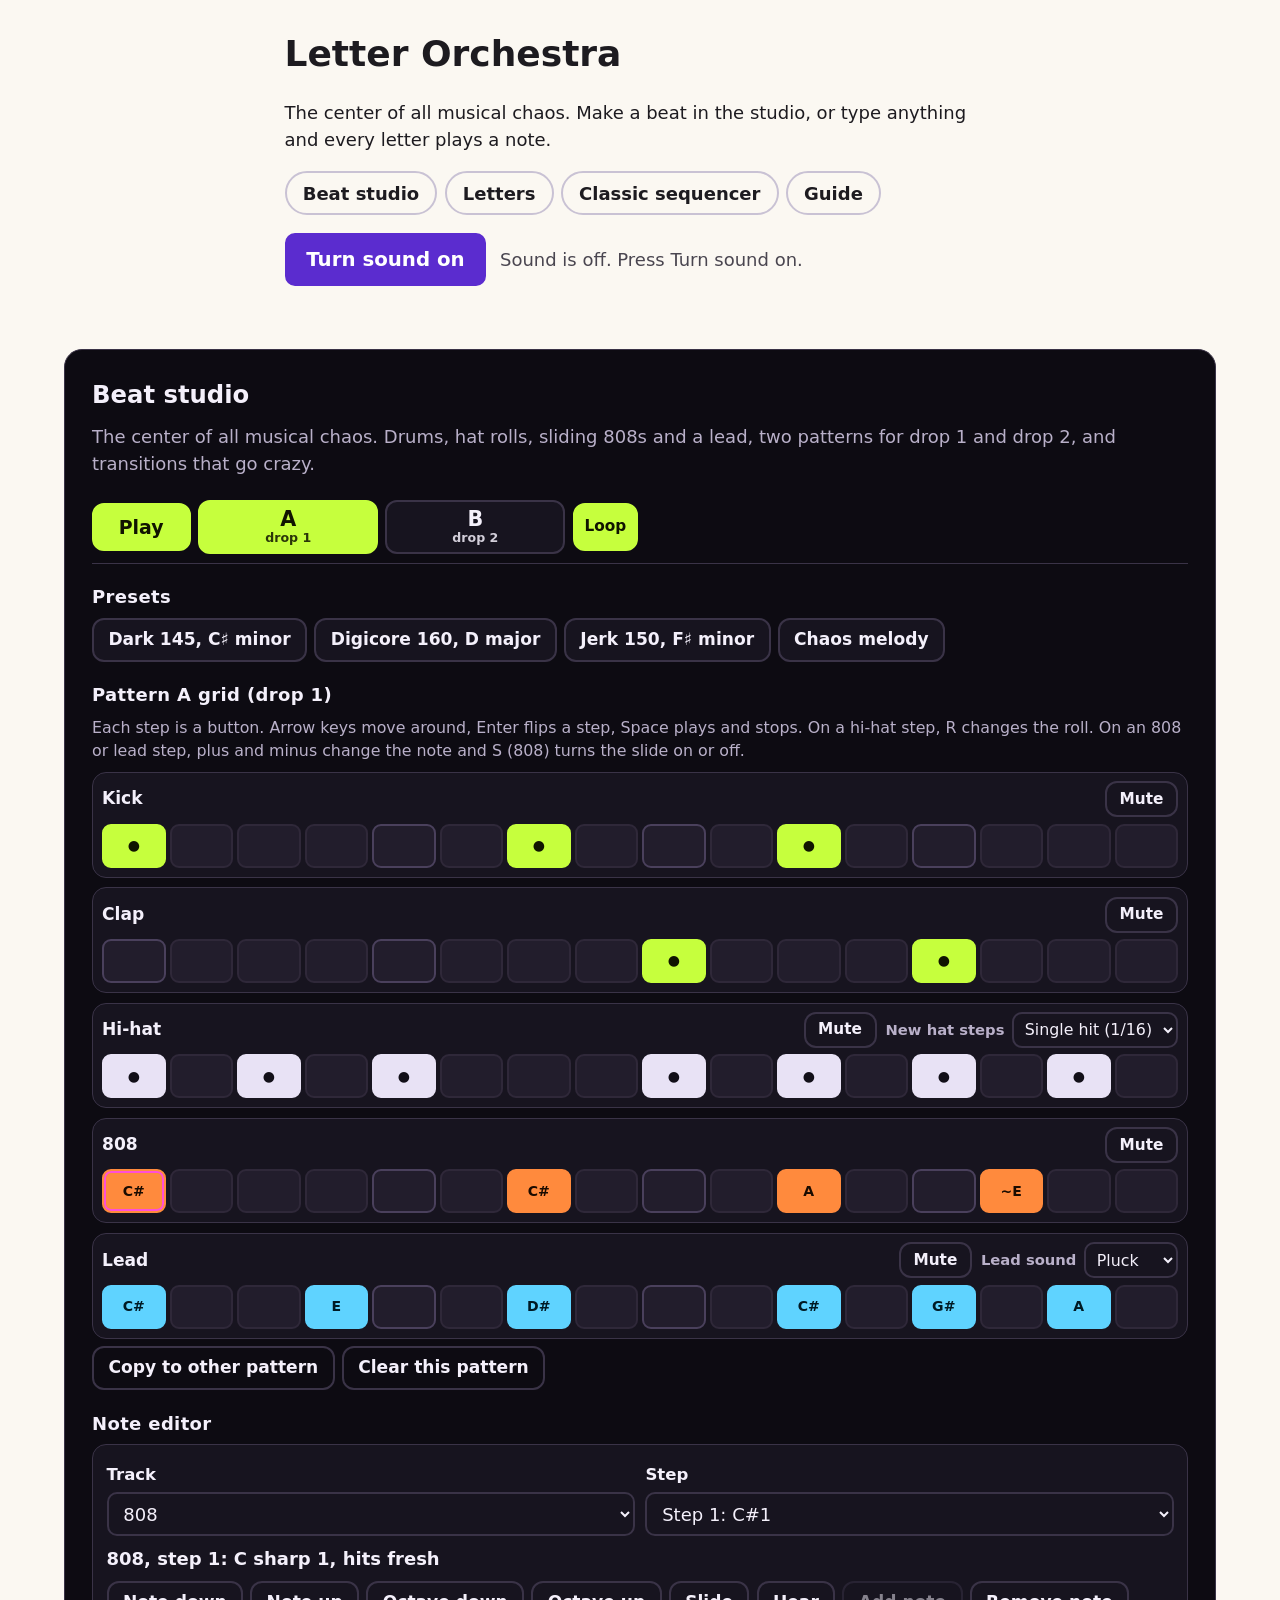
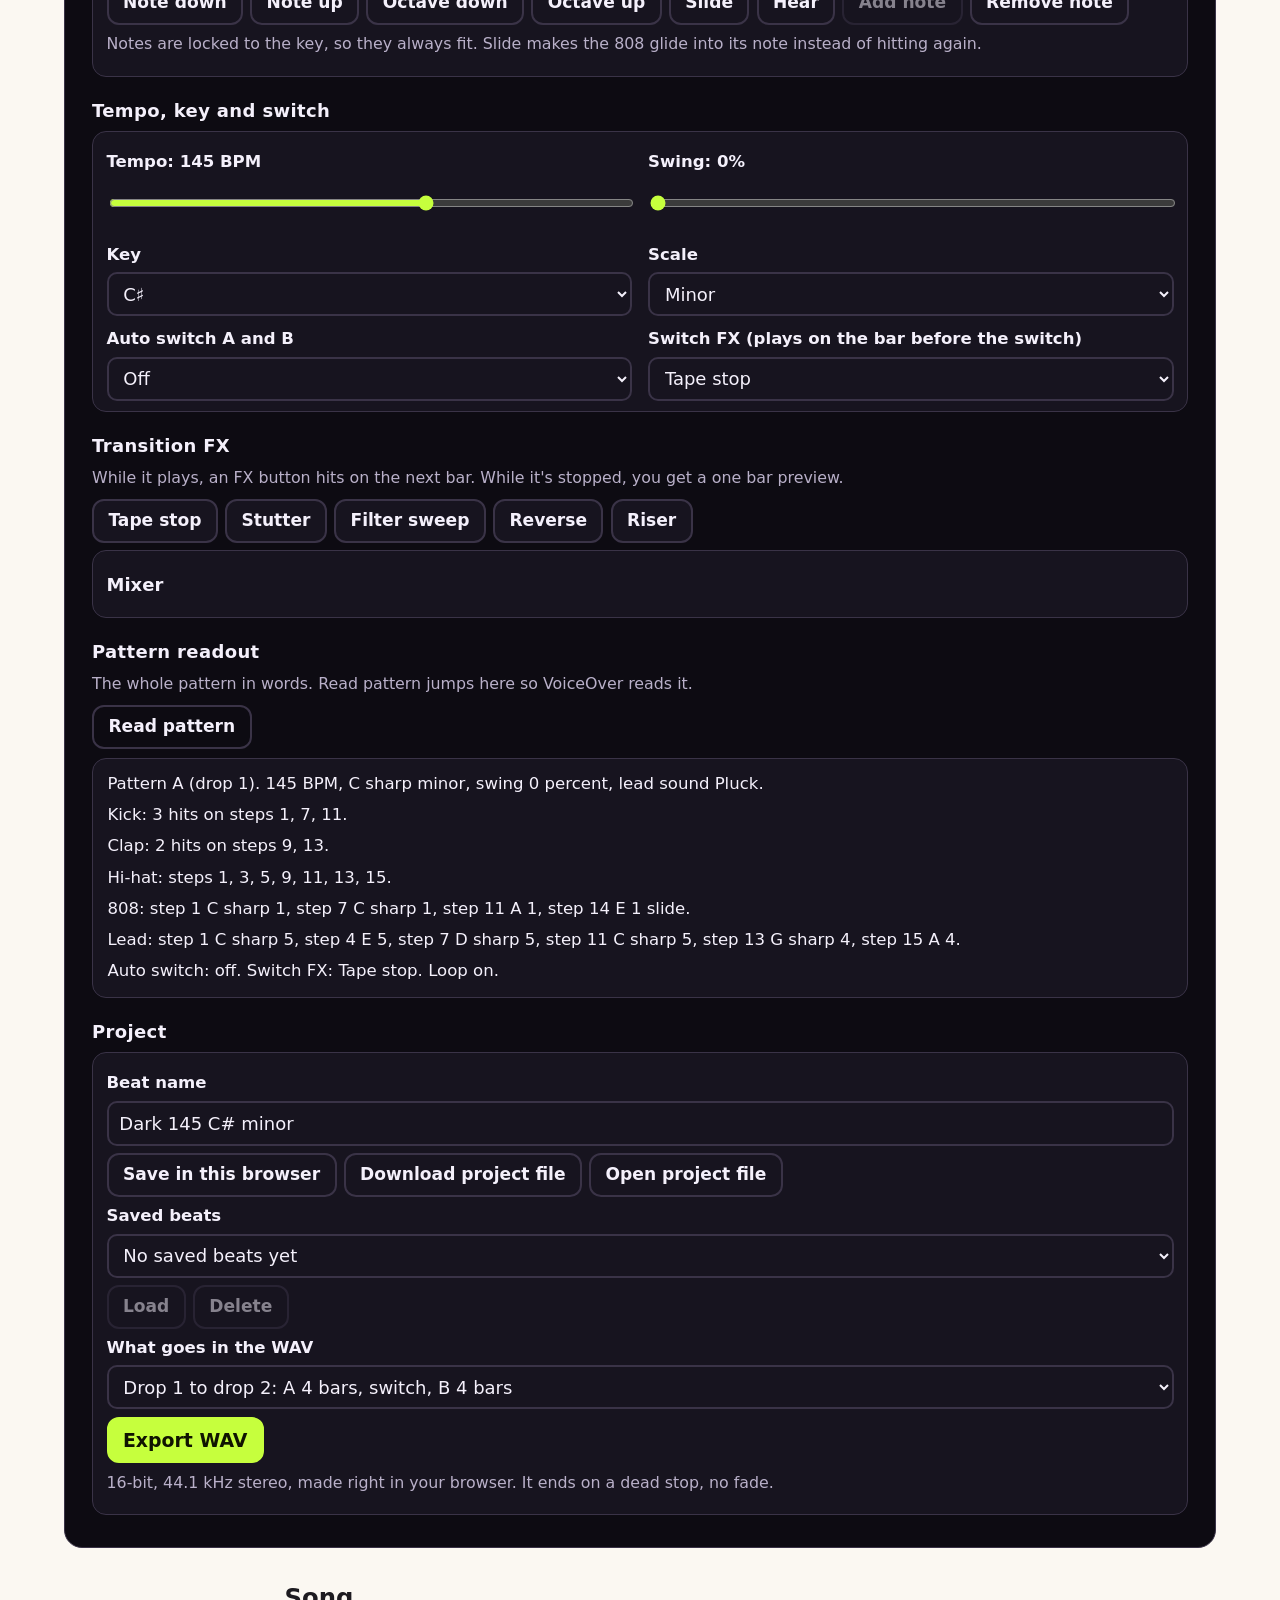
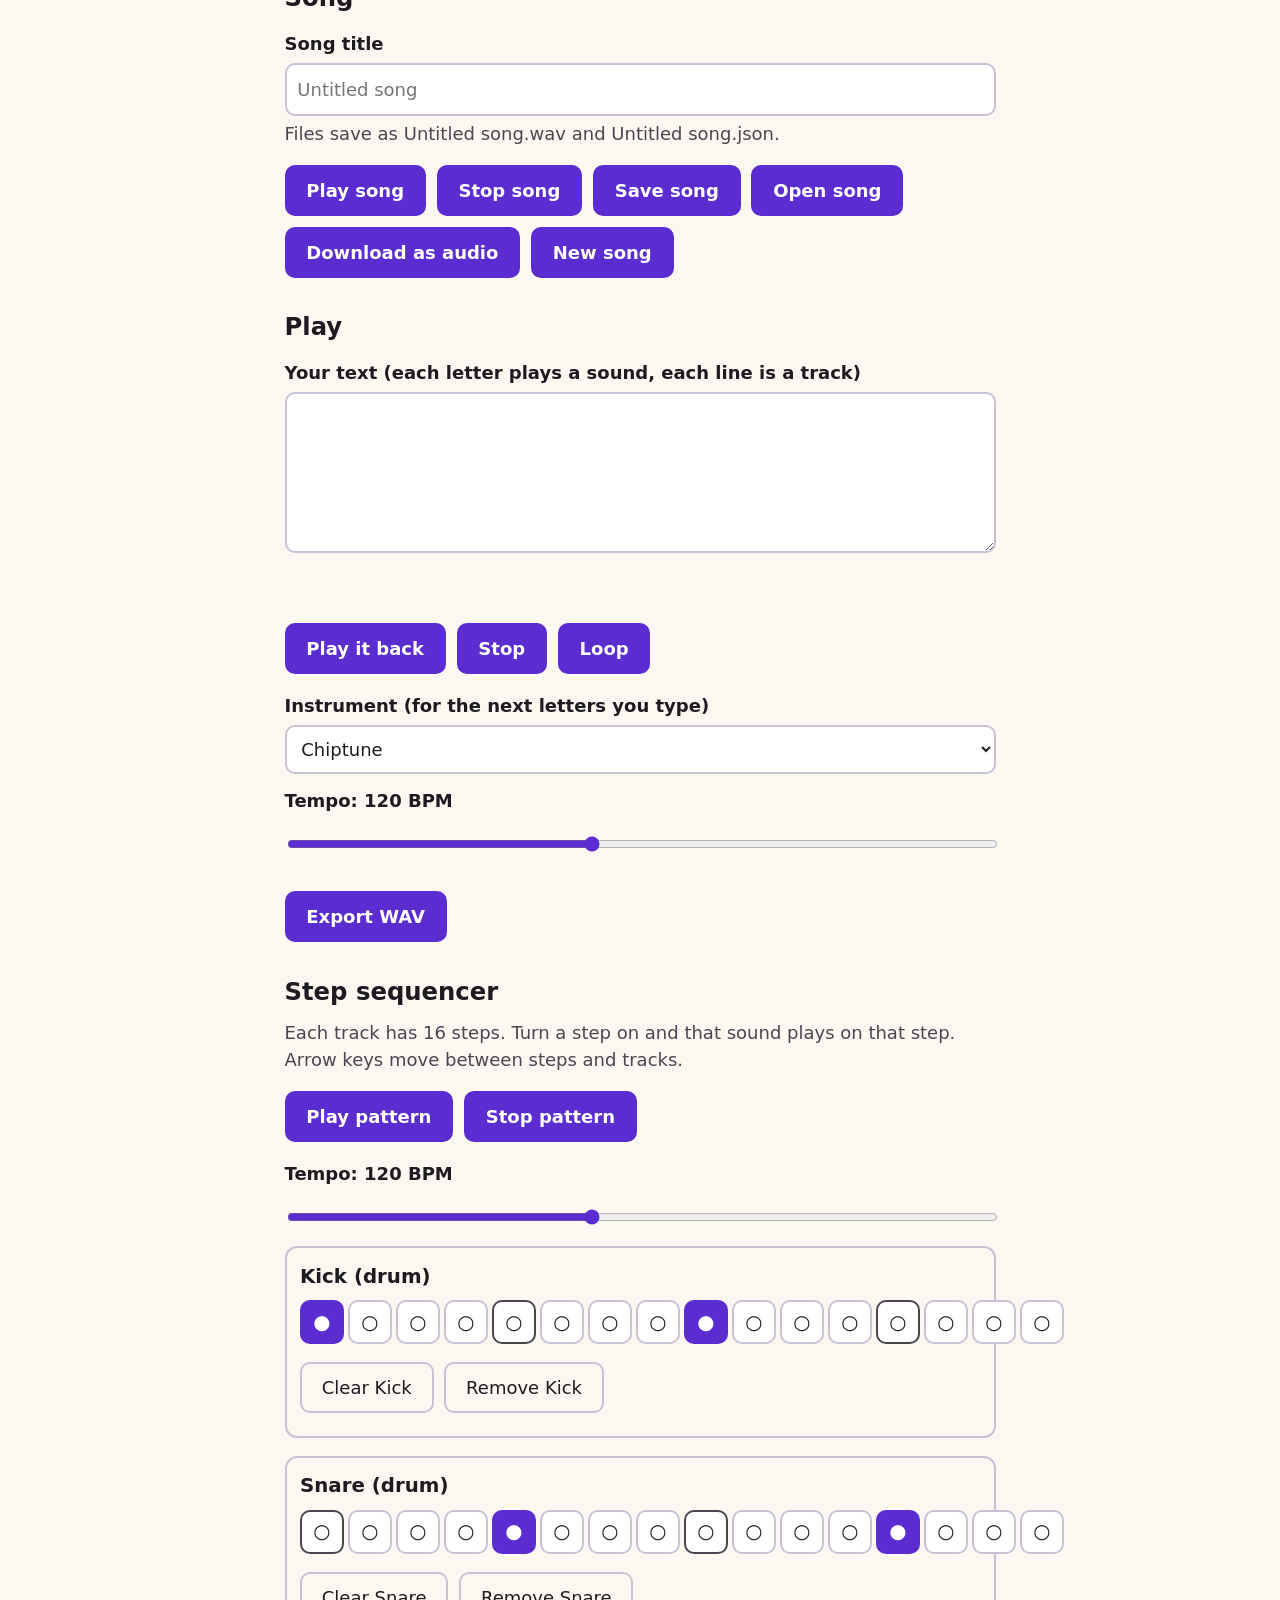
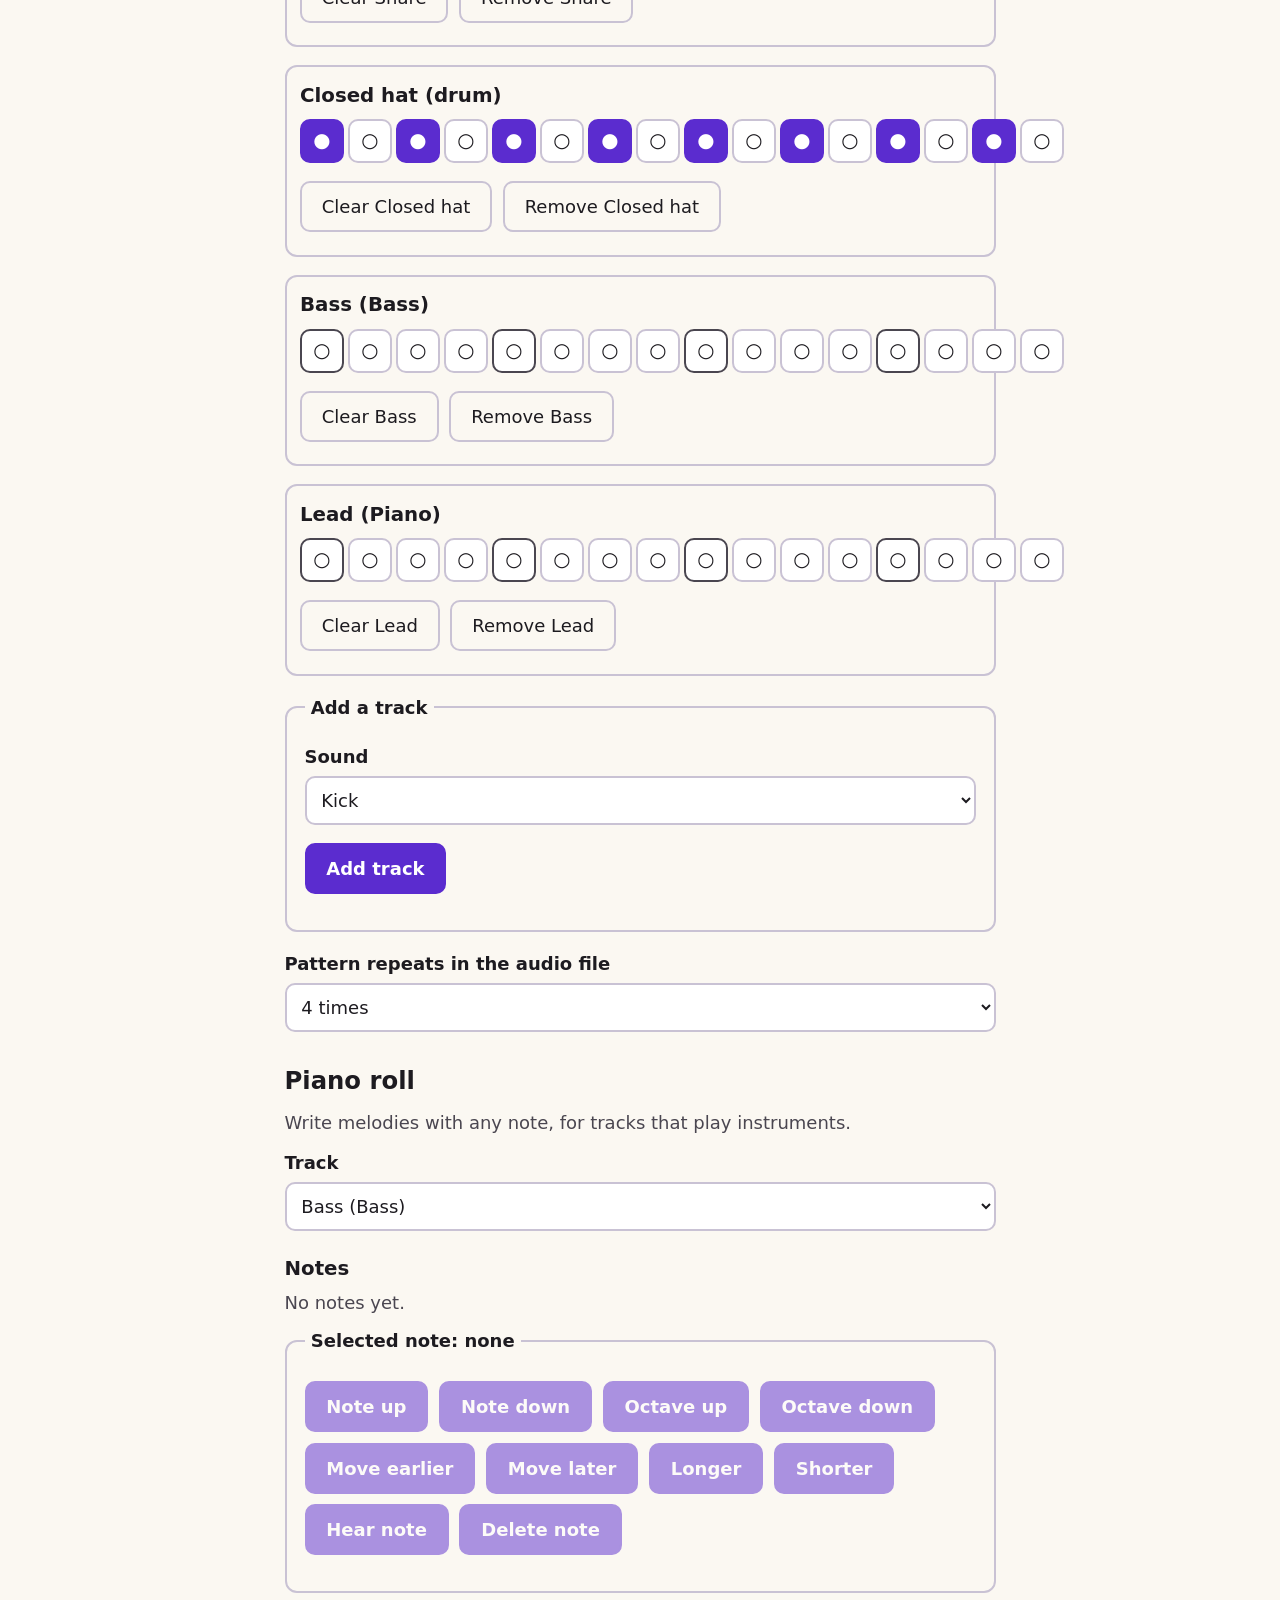
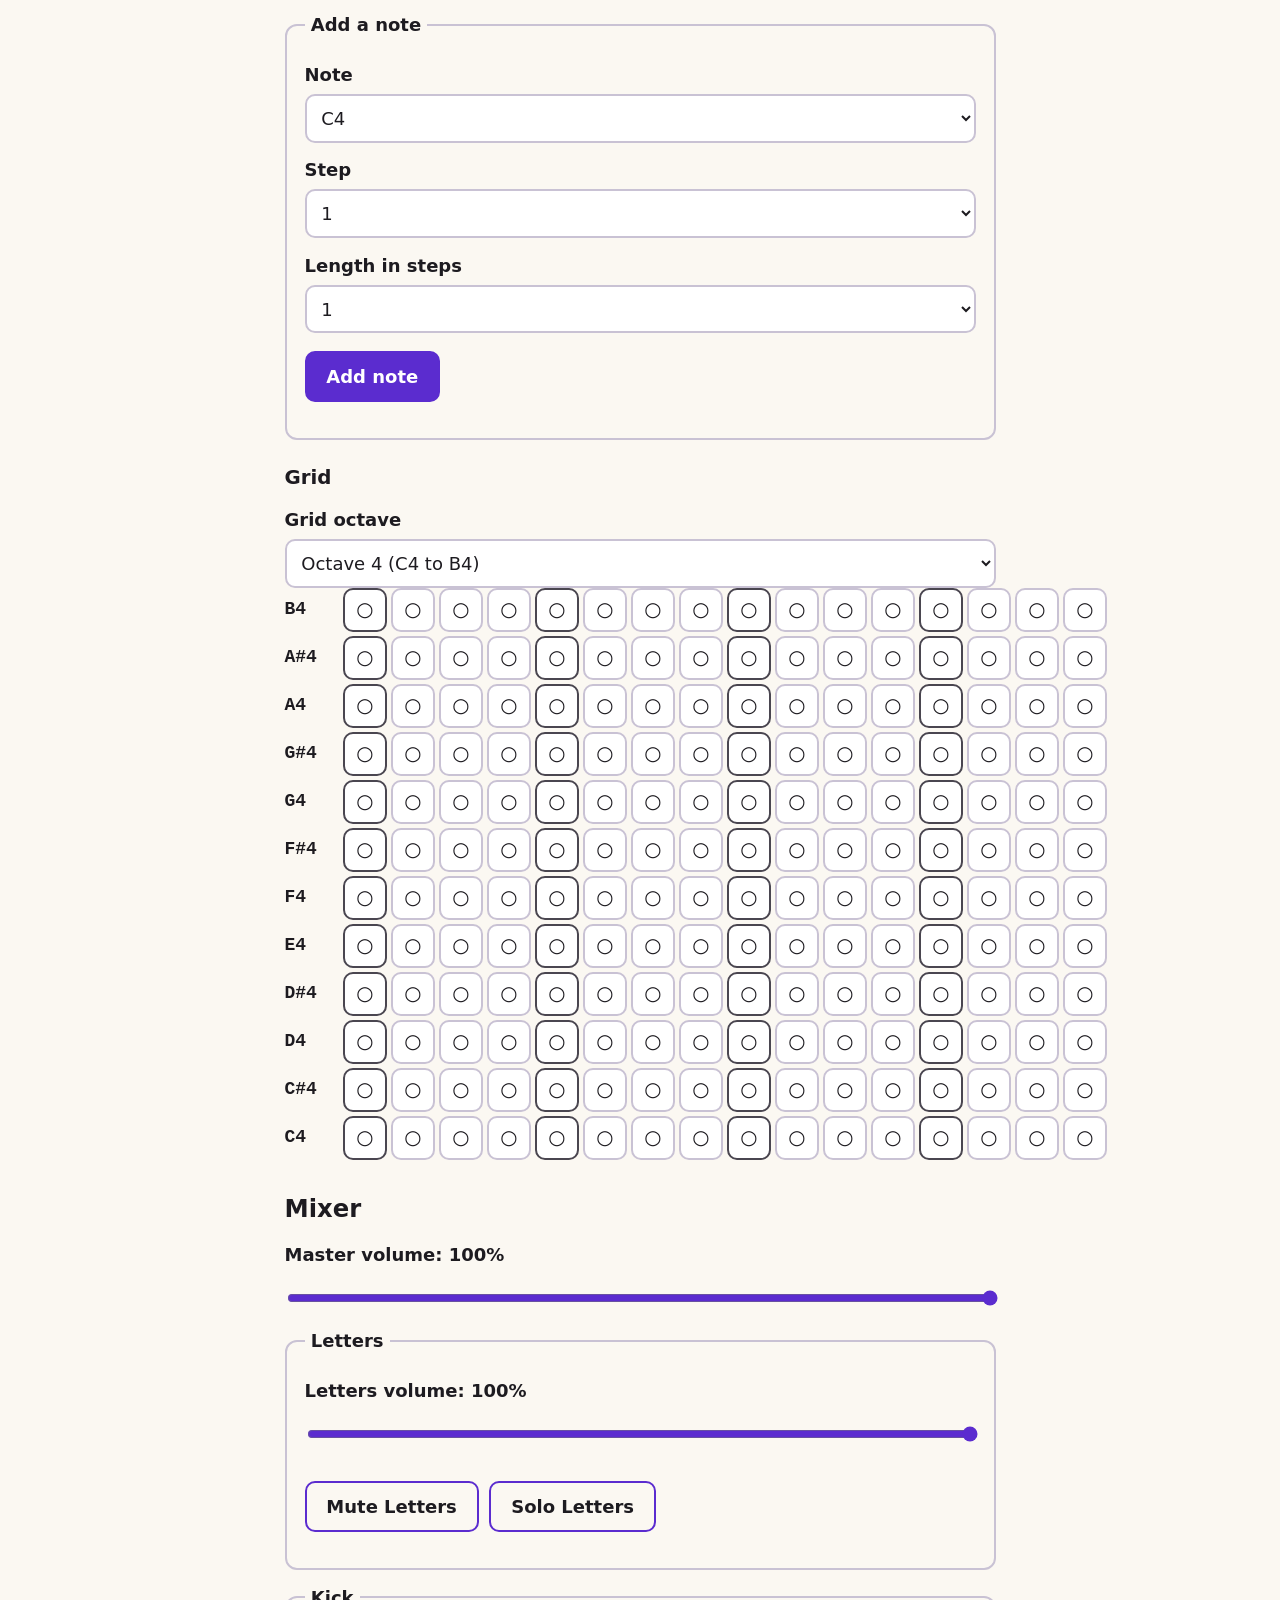
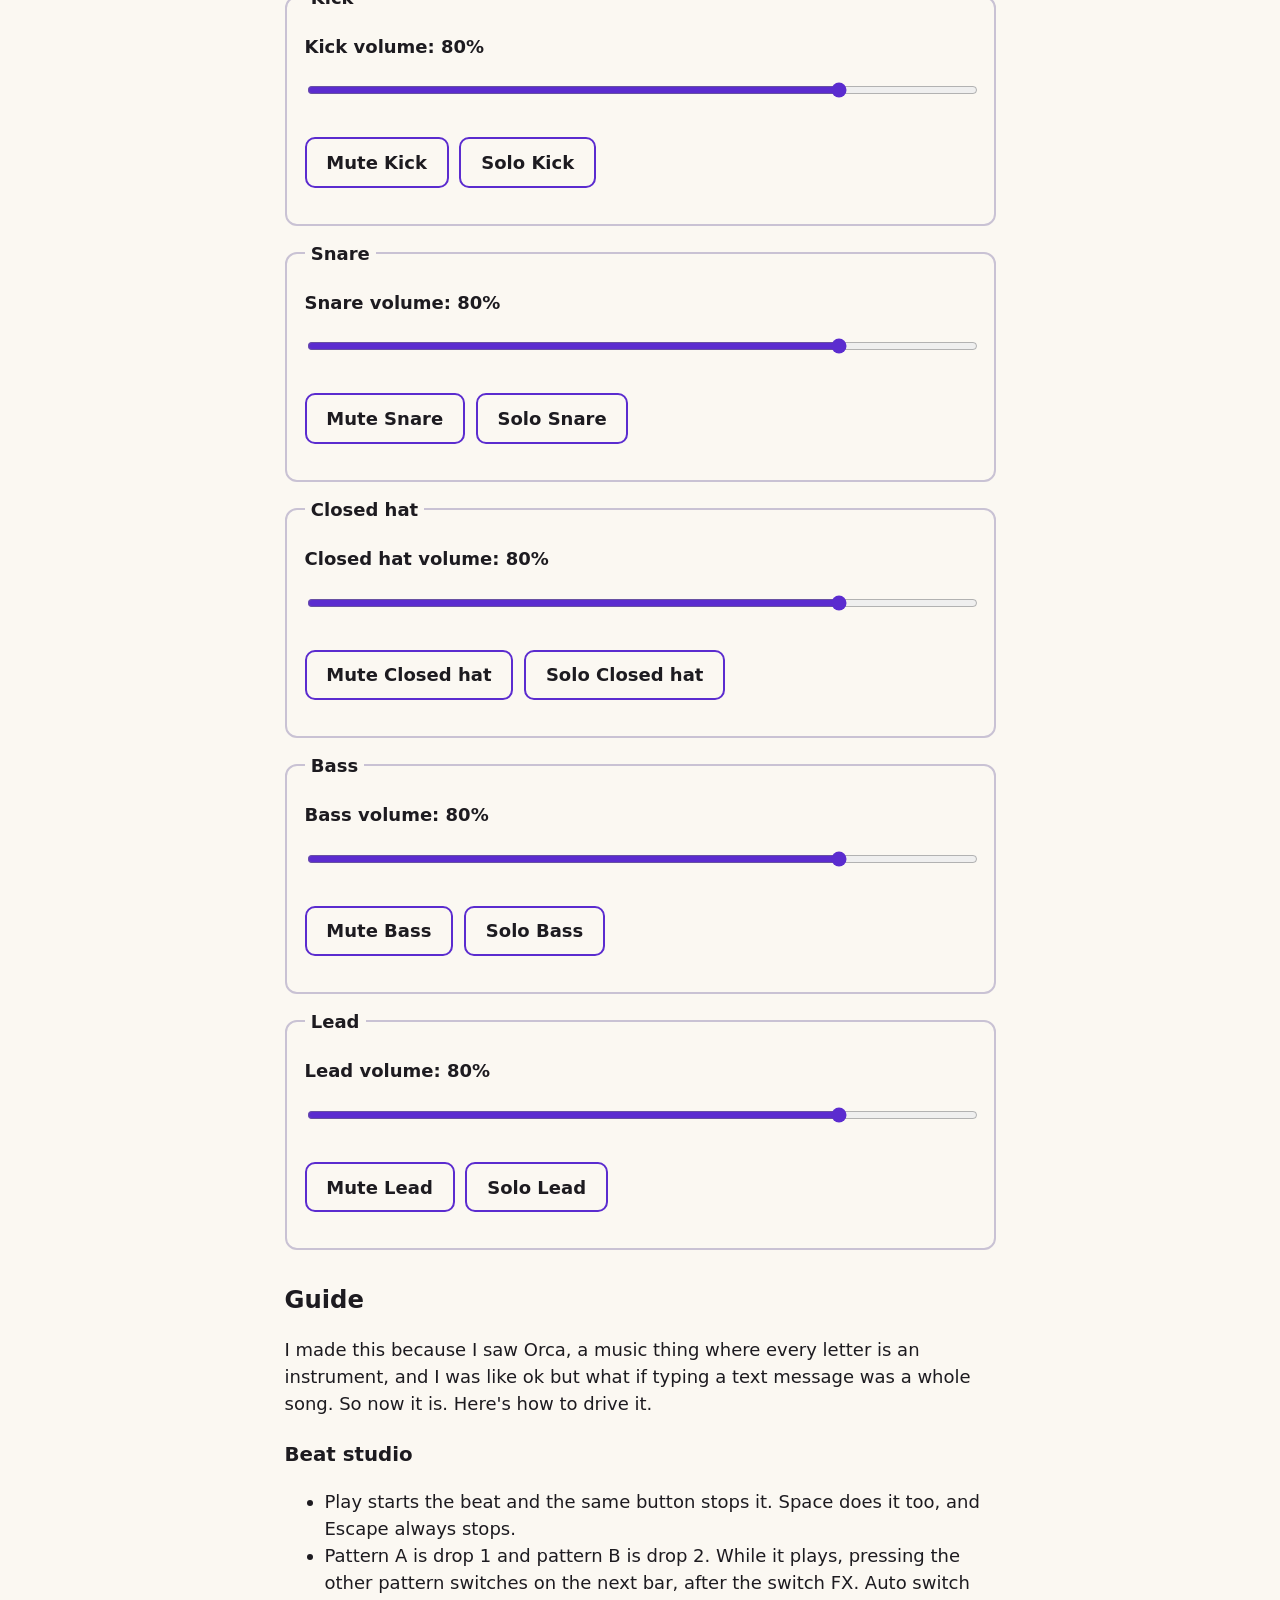
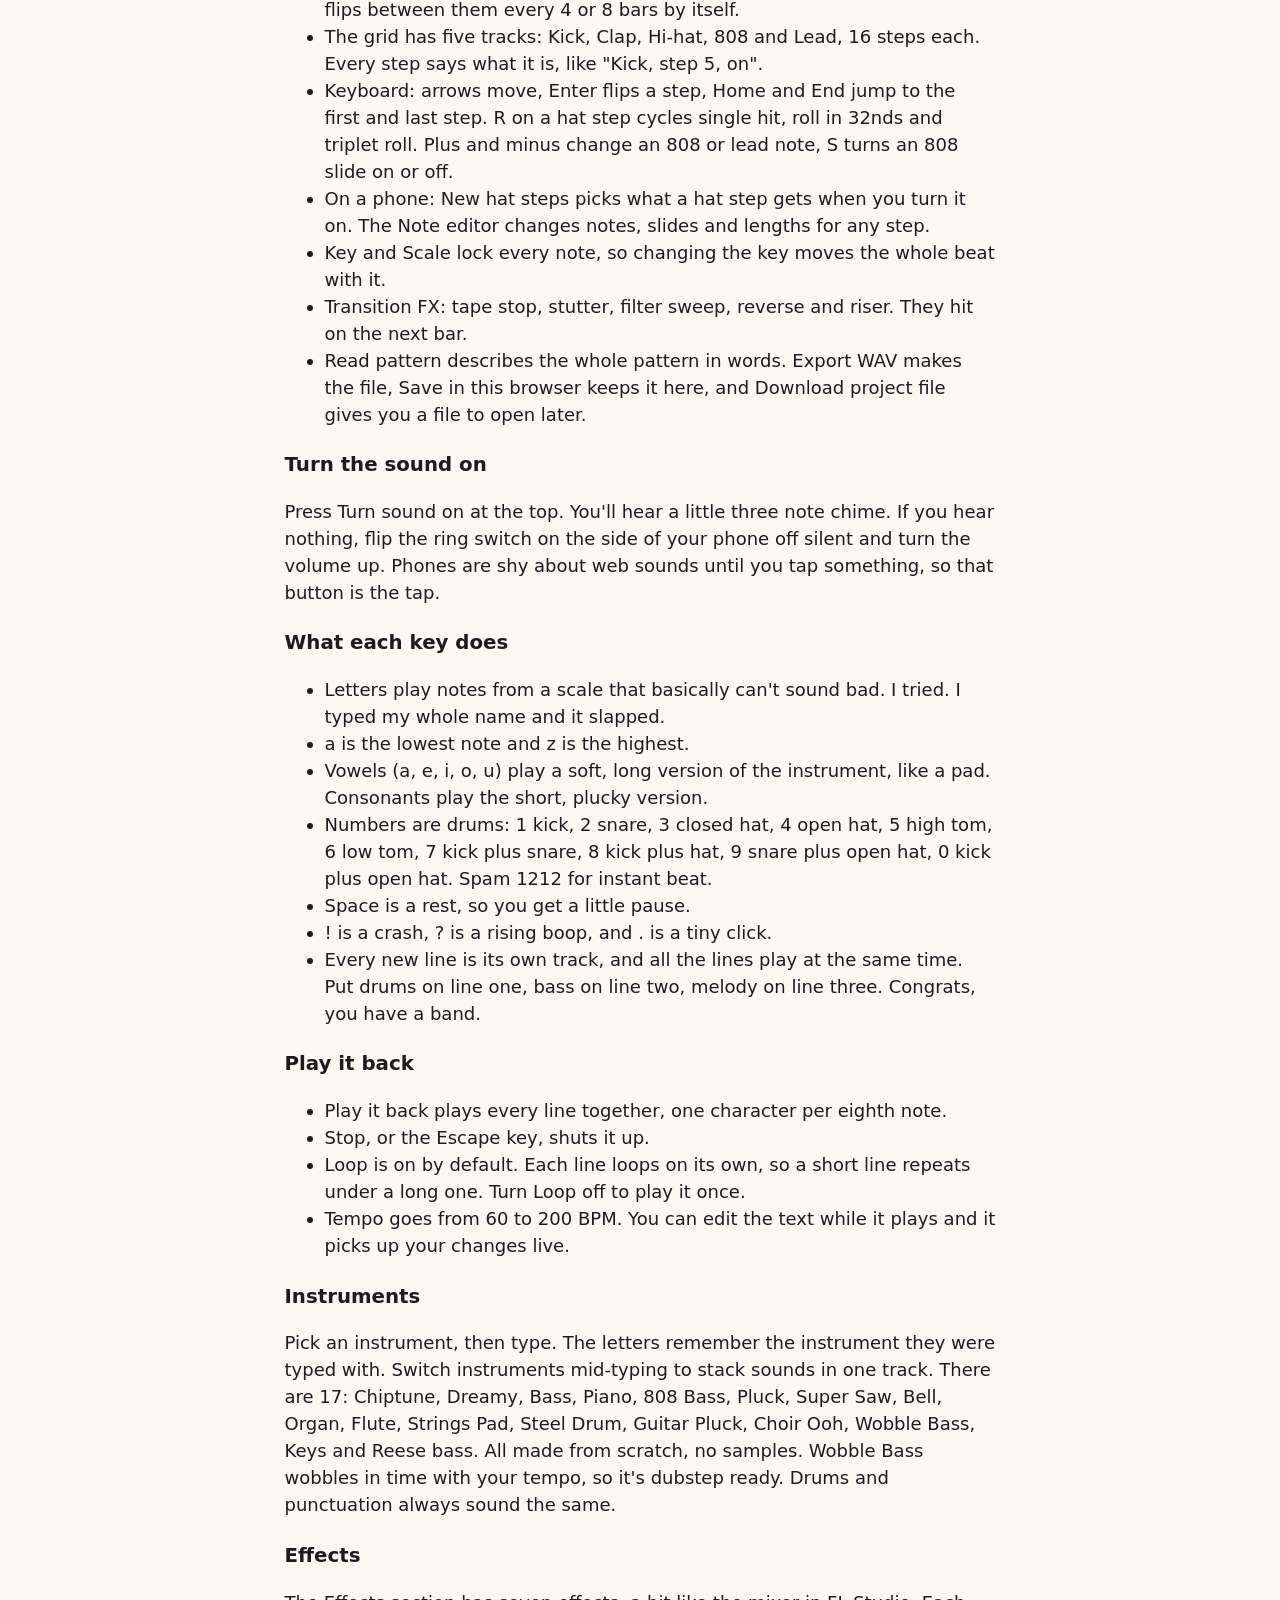
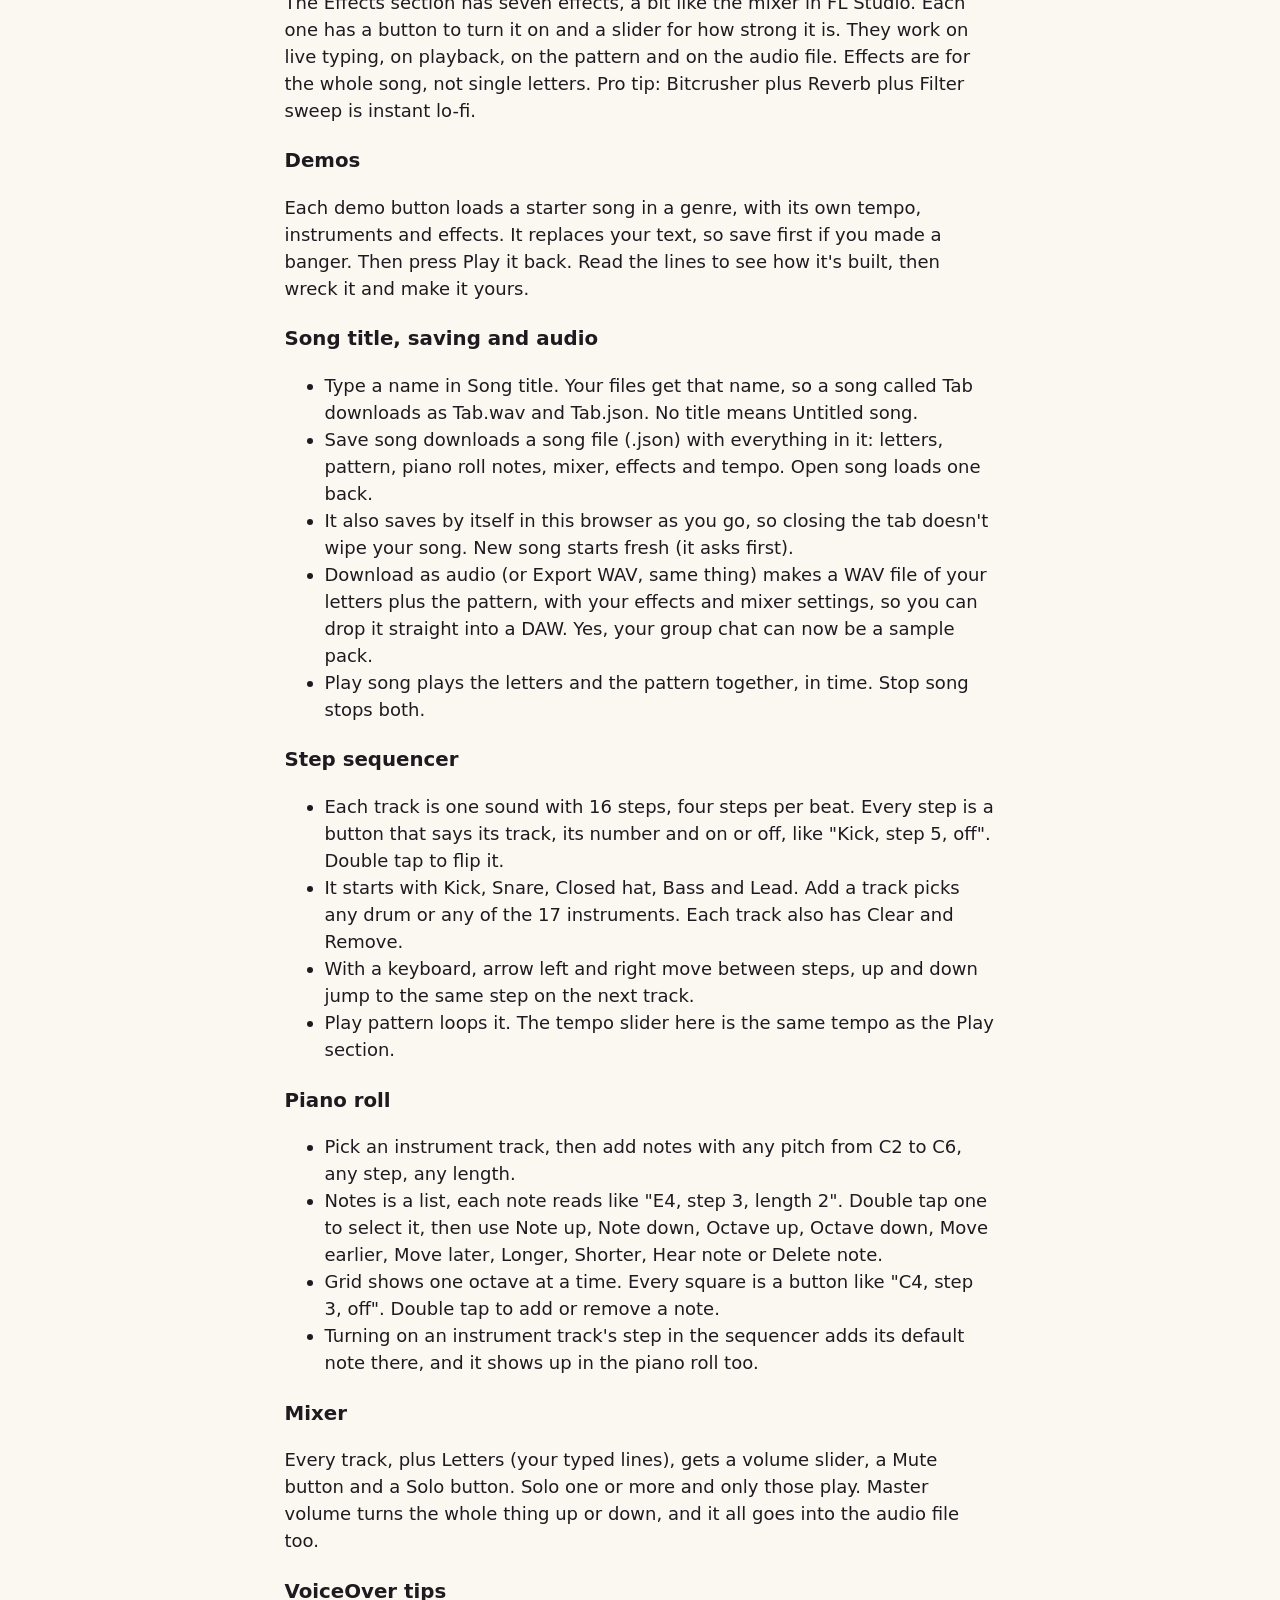
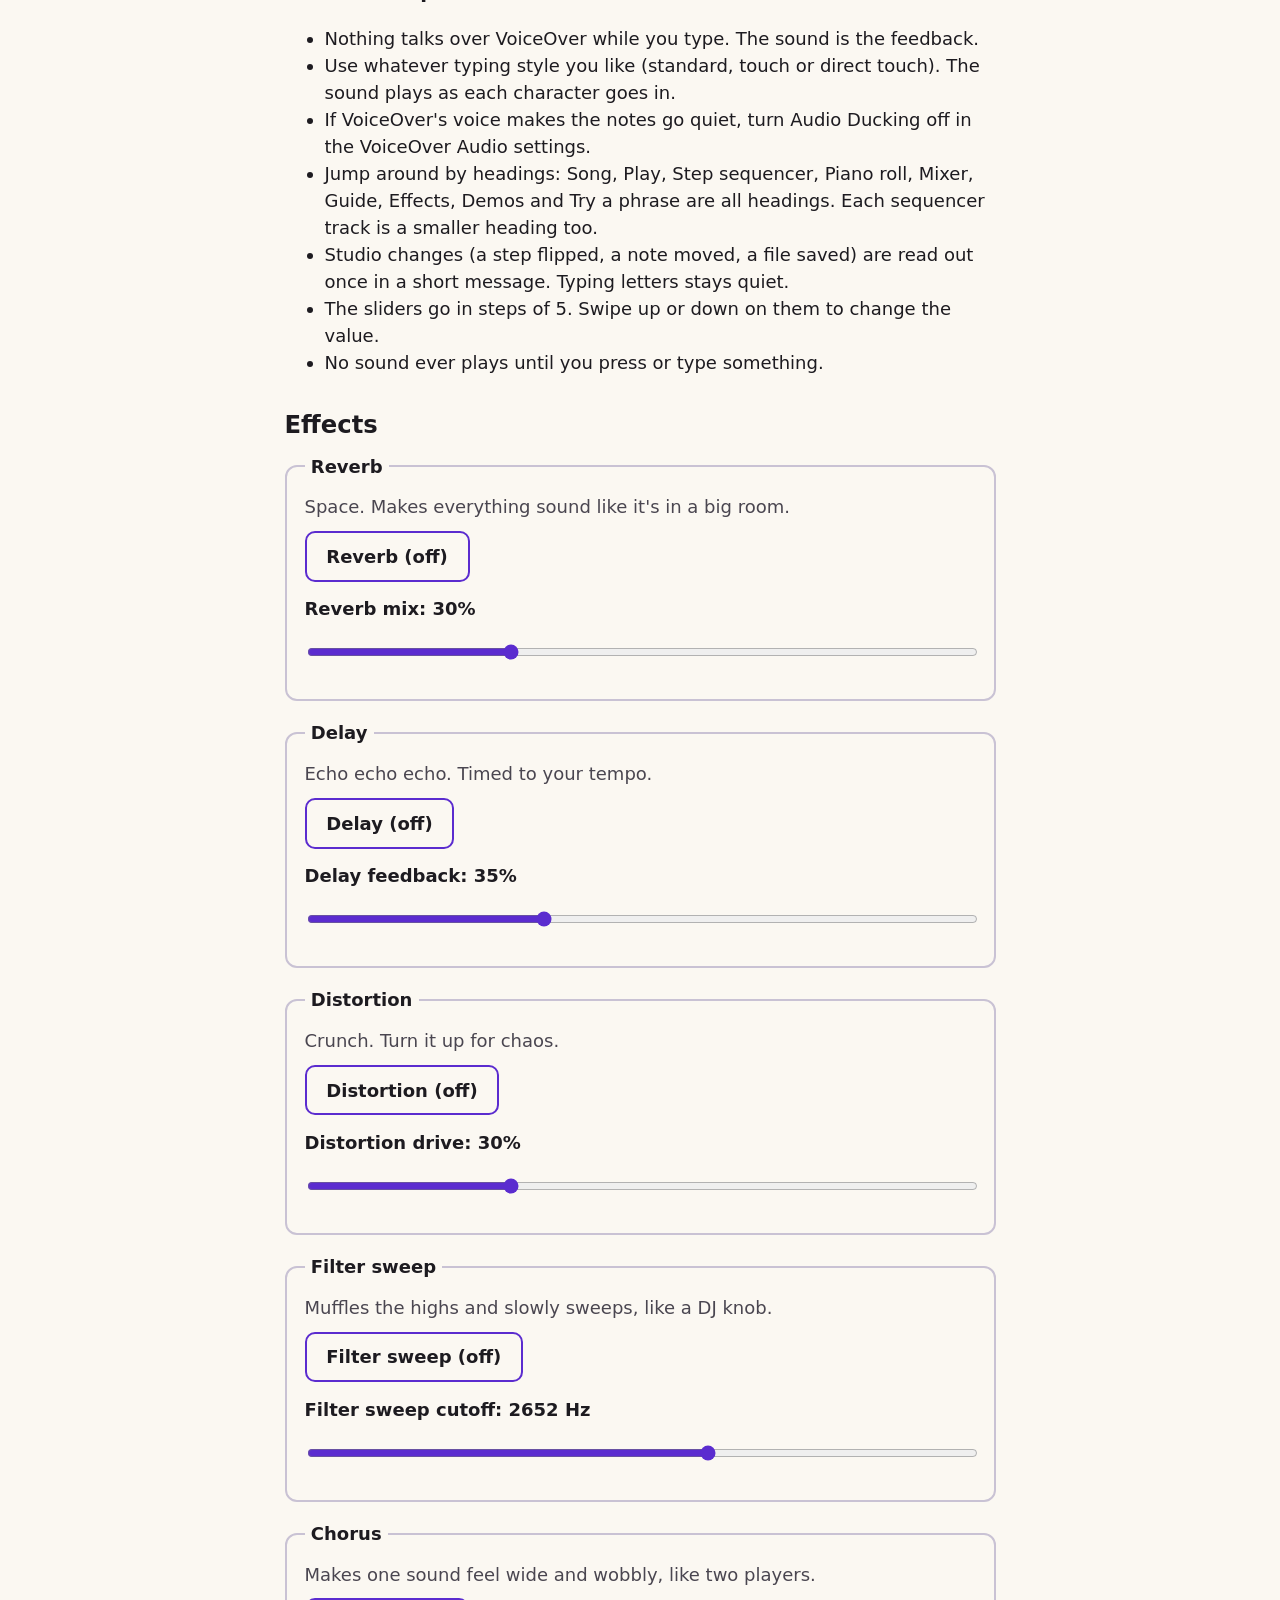
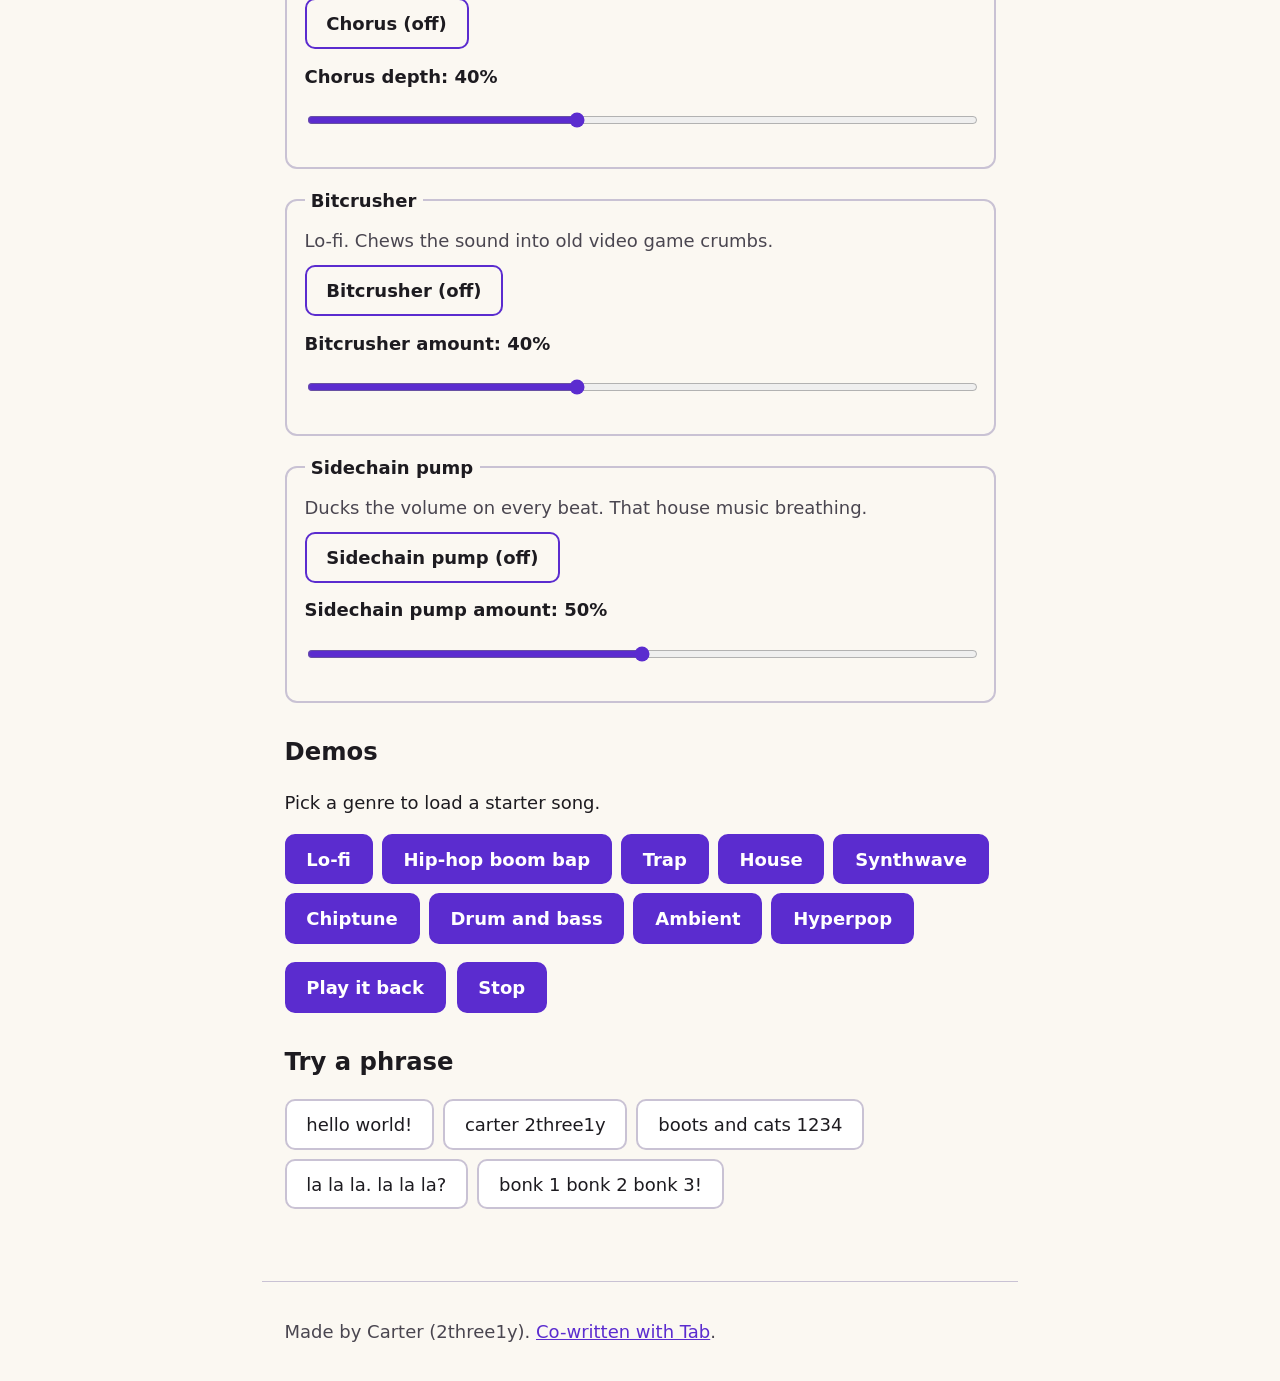
==== commit 4b5c01b0: "Remove TabLab: drop its section, Modes link, Guide entry and scripts (studio, letters, classic seque" ====
--- a/index.html
+++ b/index.html
@@ -5,7 +5,7 @@
 <meta name="viewport" content="width=device-width, initial-scale=1">
 <meta name="color-scheme" content="light dark">
 <title>Letter Orchestra: beat studio</title>
-<meta name="description" content="Letter Orchestra by Chaotic Carter: a beat studio that works with VoiceOver. Drums, hat rolls, sliding 808s, transition FX and WAV export, plus type-a-song letters and TabLab.">
+<meta name="description" content="Letter Orchestra by Chaotic Carter: a beat studio that works with VoiceOver. Drums, hat rolls, sliding 808s, transition FX and WAV export, plus type-a-song letters.">
 <meta name="theme-color" content="#0d0b12">
 <meta property="og:type" content="website">
 <meta property="og:url" content="https://2three1y.github.io/letterorchestra/">
@@ -26,7 +26,6 @@
       <li><a href="#studio-h">Beat studio</a></li>
       <li><a href="#play-h">Letters</a></li>
       <li><a href="#seq-h">Classic sequencer</a></li>
-      <li><a href="#tablab">TabLab</a></li>
       <li><a href="#guide-h">Guide</a></li>
     </ul>
   </nav>
@@ -296,80 +295,6 @@
     <ul id="mix-tracks" class="mix-tracks"></ul>
   </section>
 
-  <section aria-labelledby="tablab">
-    <h2 id="tablab" tabindex="-1">TabLab beat maker</h2>
-    <p>Tab and I make beats together here. Pick a vibe, a tempo, a key and how long it goes, then press Build beat. The whole track gets made right in your browser: 808s, drums, synths, vowel chops, risers. No samples, no voices. Turn on Melody from my letters and the letters in Your text become the melody over the beat.</p>
-
-    <h3 id="tl-presets-h">Presets</h3>
-    <p>Starting points based on our first beats. They set the beat settings below.</p>
-    <div class="row">
-      <button type="button" id="tl-preset-subwall">Sub Wall</button>
-      <button type="button" id="tl-preset-detonator">Detonator</button>
-    </div>
-
-    <h3 id="tl-settings-h">Beat settings</h3>
-    <label for="tl-vibe">Vibe</label>
-    <select id="tl-vibe">
-      <option value="rage">Rage</option>
-      <option value="digicore">Digicore</option>
-      <option value="hyperpop" selected>Hyperpop, SUPXR style</option>
-      <option value="trap">Trap half-time</option>
-      <option value="glitch">Glitchcore</option>
-    </select>
-    <p id="tl-vibe-text" class="hint"></p>
-    <label for="tl-bpm">Beat tempo: <span id="tl-bpm-val">155</span> BPM</label>
-    <input type="range" id="tl-bpm" min="120" max="170" step="1" value="155">
-    <label for="tl-key">Key</label>
-    <select id="tl-key"></select>
-    <label for="tl-length">Length</label>
-    <select id="tl-length">
-      <option value="short">Short: intro, drop, bridge, drop 2, big ending (28 bars)</option>
-      <option value="medium" selected>Medium: intro, drop, bridge, drop 2, big ending (52 bars)</option>
-      <option value="long">Long: intro, drop, bridge, drop 2, breakdown, drop 3, big ending (76 bars)</option>
-    </select>
-    <fieldset class="fx">
-      <legend>Extras</legend>
-      <div class="check"><input type="checkbox" id="tl-opt-bomb" checked><label for="tl-opt-bomb">Bomb timer</label></div>
-      <div class="check"><input type="checkbox" id="tl-opt-dives" checked><label for="tl-opt-dives">Pitch dives</label></div>
-      <div class="check"><input type="checkbox" id="tl-opt-tape" checked><label for="tl-opt-tape">Tape stop</label></div>
-      <div class="check"><input type="checkbox" id="tl-opt-vinyl"><label for="tl-opt-vinyl">Vinyl crackle</label></div>
-    </fieldset>
-    <label for="tl-seed">Seed</label>
-    <input type="text" id="tl-seed" inputmode="numeric" autocomplete="off" spellcheck="false">
-
-    <h3 id="tl-letters-h">My letters in the beat</h3>
-    <div class="check"><input type="checkbox" id="tl-letters"><label for="tl-letters">Melody from my letters</label></div>
-    <p class="hint">Uses everything in Your text. Each letter is one eighth note at the beat tempo, a space is a rest, and the notes are moved into the beat's key. Vowels also sing as vowel chops.</p>
-    <label for="tl-lead">Lead sound</label>
-    <select id="tl-lead"></select>
-
-    <h3 id="tl-beat-h">Build and play</h3>
-    <div class="row">
-      <button type="button" id="tl-build">Build beat</button>
-      <button type="button" id="tl-again">Build again</button>
-    </div>
-    <div class="row">
-      <button type="button" id="tl-play" disabled>Play beat</button>
-      <button type="button" id="tl-stop" disabled>Stop beat</button>
-      <button type="button" id="tl-download" disabled>Download beat WAV</button>
-    </div>
-    <p id="tl-status" class="status">Nothing built yet</p>
-
-    <h3 id="tl-map-h">Track map</h3>
-    <p id="tl-map-summary">Build a beat and the sections show up here with their times.</p>
-    <ol id="tl-map"></ol>
-
-    <h3 id="tl-how-h">How TabLab works</h3>
-    <button type="button" id="tl-how-toggle" class="minor" aria-expanded="false" aria-controls="tl-how-body">Show how TabLab works</button>
-    <div id="tl-how-body" hidden>
-      <p>Build beat uses the seed in the Seed box, so the same settings and the same seed always make the same beat. Build again picks a new seed and makes a new version. Change the seed yourself to get an old one back.</p>
-      <p>Every track goes intro, drop, bridge, drop 2, big ending. The intro and bridge are muffled, the drops open up, and there is one beat of silence right before each drop.</p>
-      <p>Melody from my letters reads Your text from the start again at every section. Letters go up a scale from a to z, like they do when you type them here, but in the beat's minor key. Lead sound picks what plays the melody: the vibe's own synth, any Letter Orchestra instrument, or each letter's own instrument from when you typed it.</p>
-      <p>Bomb timer adds beeps and ticking that speed up into the drops and the ending. Pitch dives make the 808 and the vowel chops slide way down at the end of sections. Tape stop slows the whole beat to a stop at the end of the first drop and at the very end. Vinyl crackle adds record noise and makes the intro more lo-fi.</p>
-      <p>The vowel chops are synths shaped like vowels, not real voices. Download beat WAV saves a 16 bit, 44.1 kHz stereo file you can drop into FL Studio. Escape stops playback.</p>
-    </div>
-  </section>
-
   <section aria-labelledby="guide-h">
     <h2 id="guide-h" tabindex="-1">Guide</h2>
     <p>I made this because I saw Orca, a music thing where every letter is an instrument, and I was like ok but what if typing a text message was a whole song. So now it is. Here's how to drive it.</p>
@@ -446,8 +371,6 @@
     <h3>Mixer</h3>
     <p>Every track, plus Letters (your typed lines), gets a volume slider, a Mute button and a Solo button. Solo one or more and only those play. Master volume turns the whole thing up or down, and it all goes into the audio file too.</p>
 
-    <h3>TabLab beat maker</h3>
-    <p>TabLab builds a whole beat for you. Pick a vibe or a preset, then press Build beat, then Play beat. Turn on Melody from my letters to hear what you typed as the melody over the beat, and pick a Lead sound to play it with any instrument from here.</p>
     <h3>VoiceOver tips</h3>
     <ul>
       <li>Nothing talks over VoiceOver while you type. The sound is the feedback.</li>
@@ -551,7 +474,5 @@
 <script src="app.js"></script>
 <script src="studio.js"></script>
 <script src="beat.js"></script>
-<script src="tablab/engine.js"></script>
-<script src="tablab/tablab.js"></script>
 </body>
 </html>
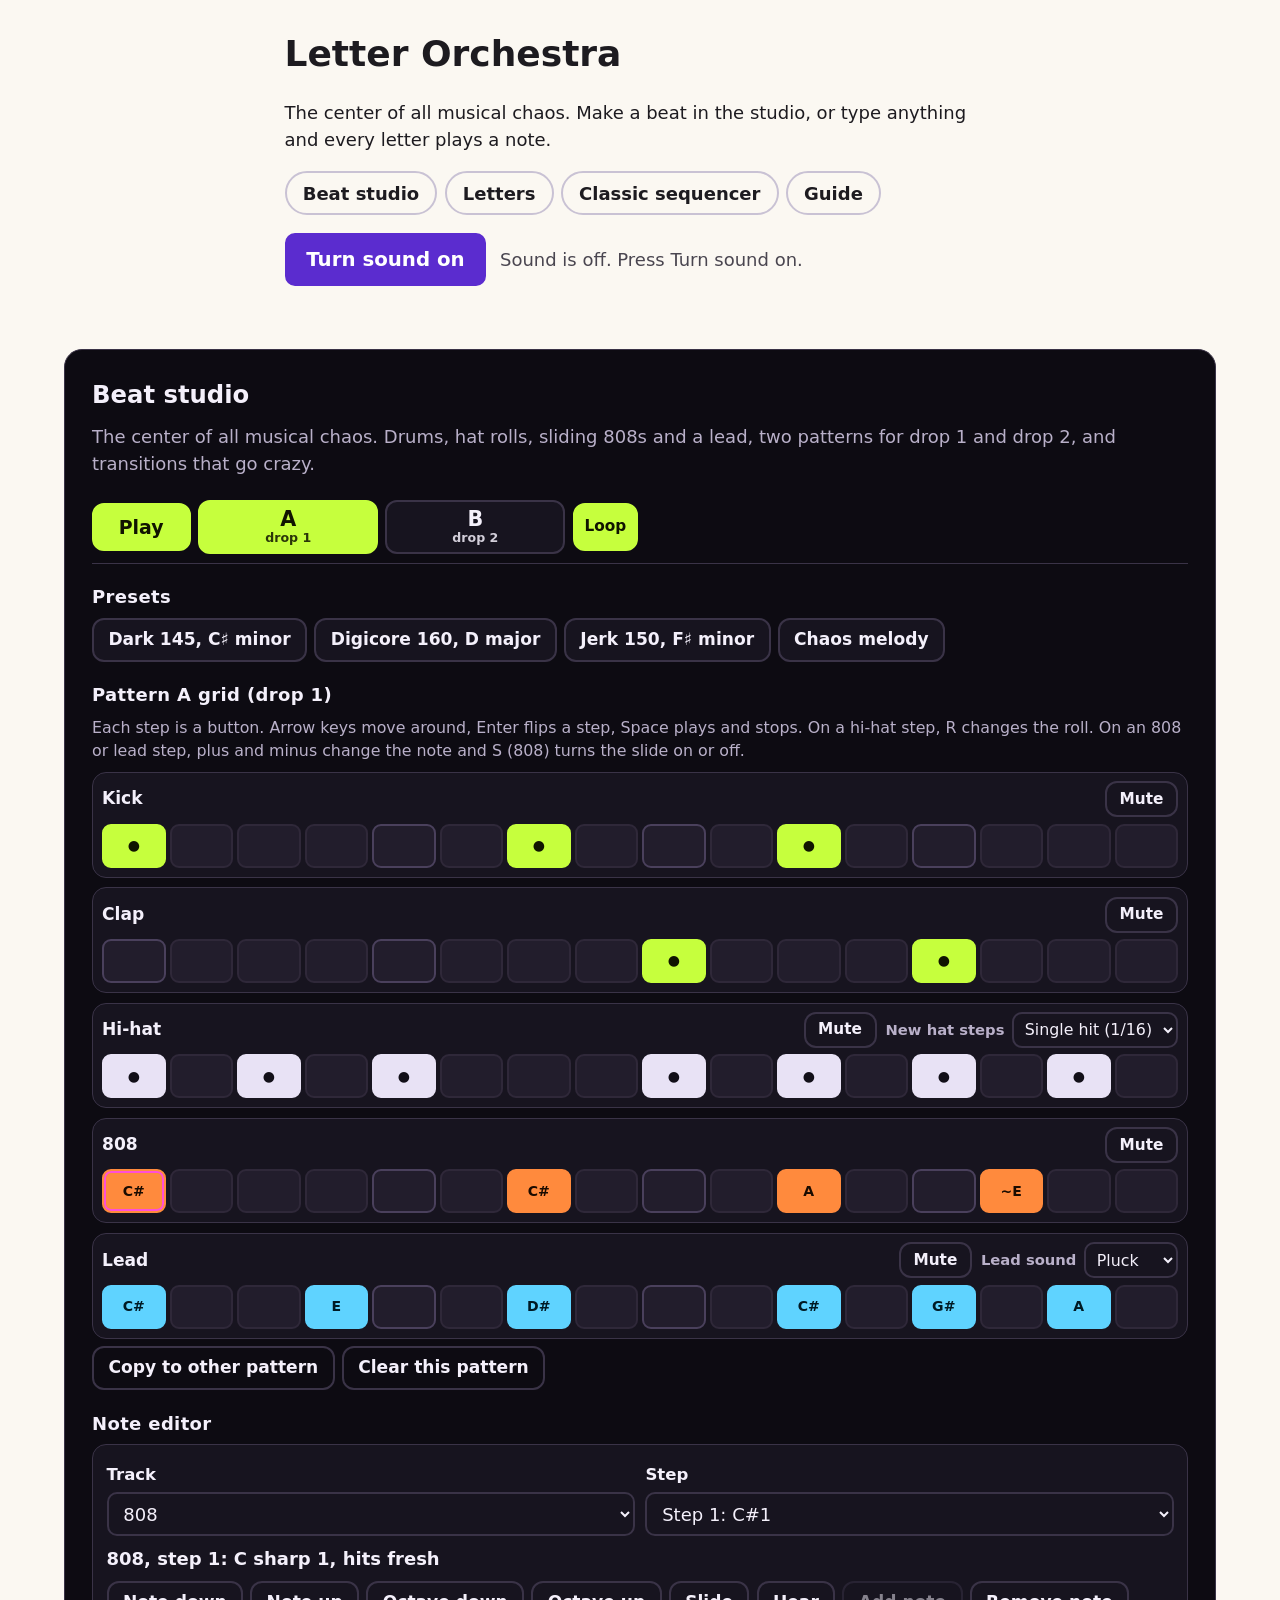
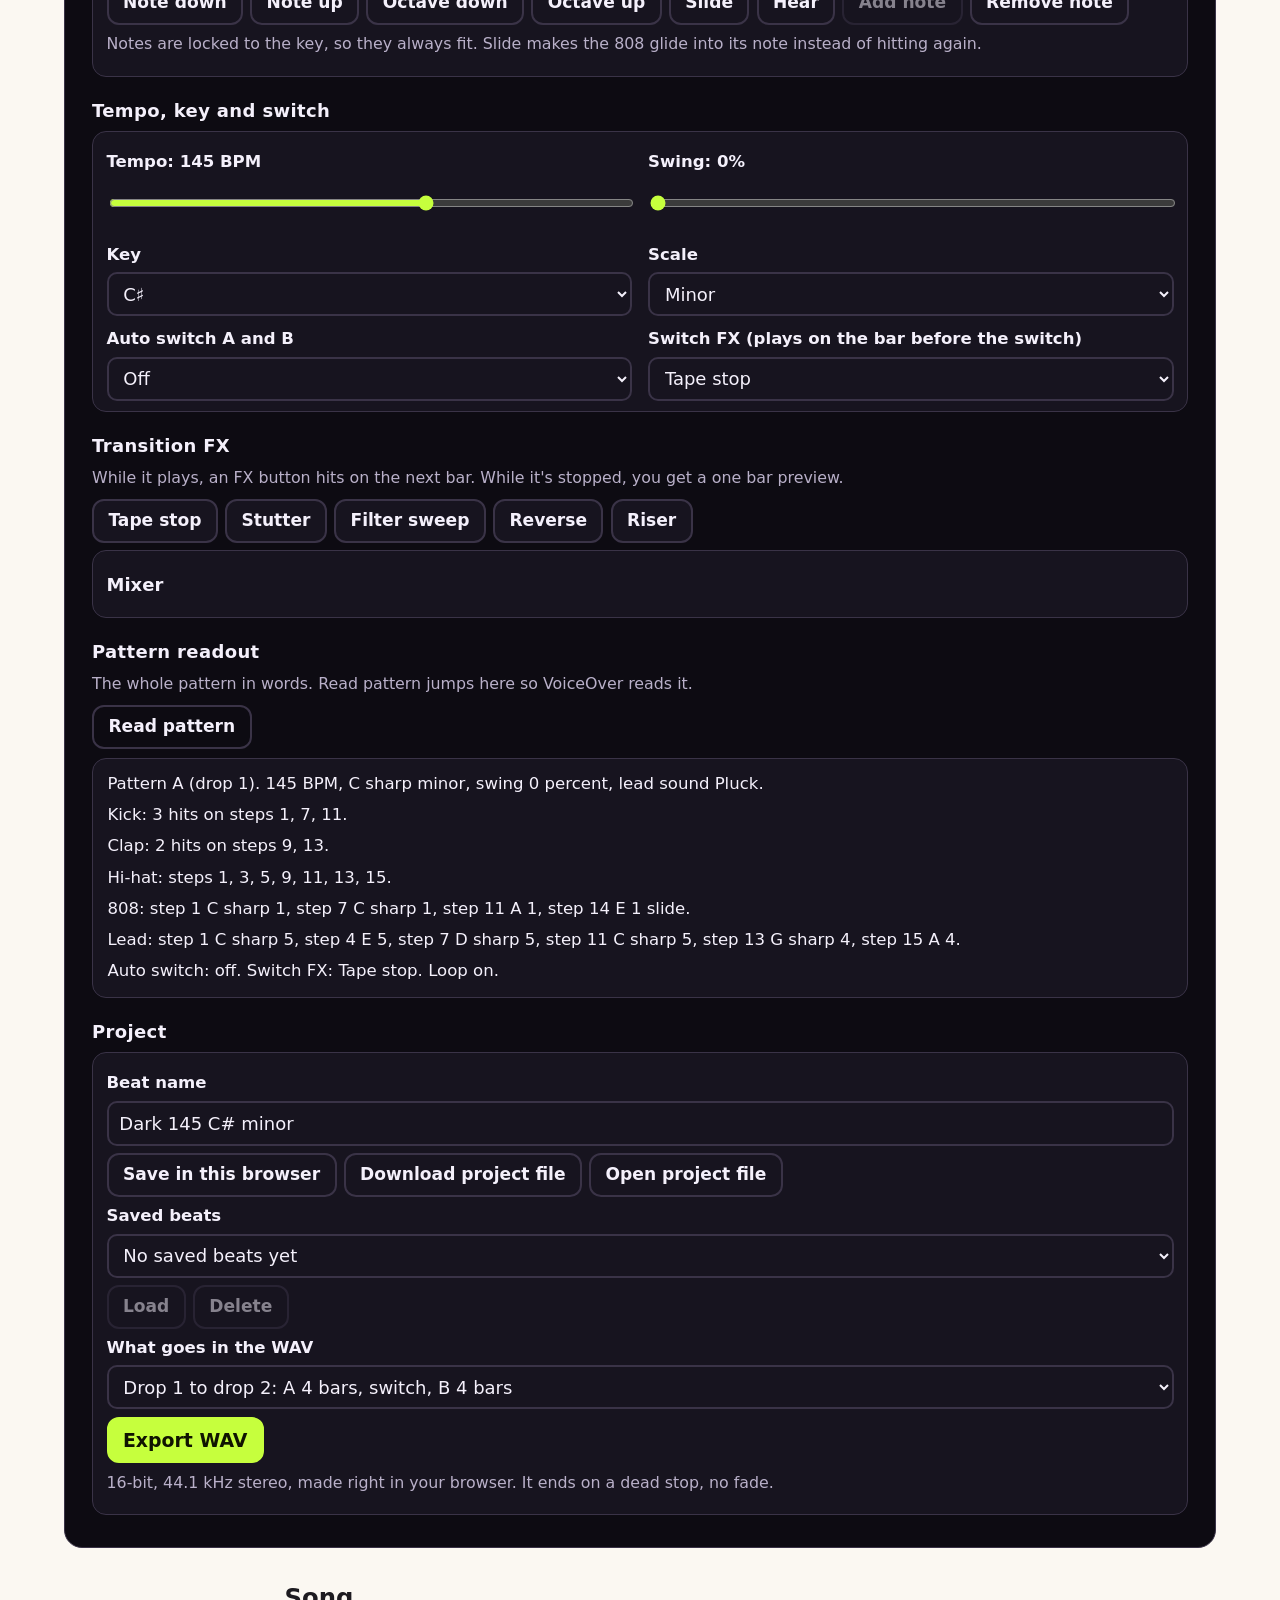
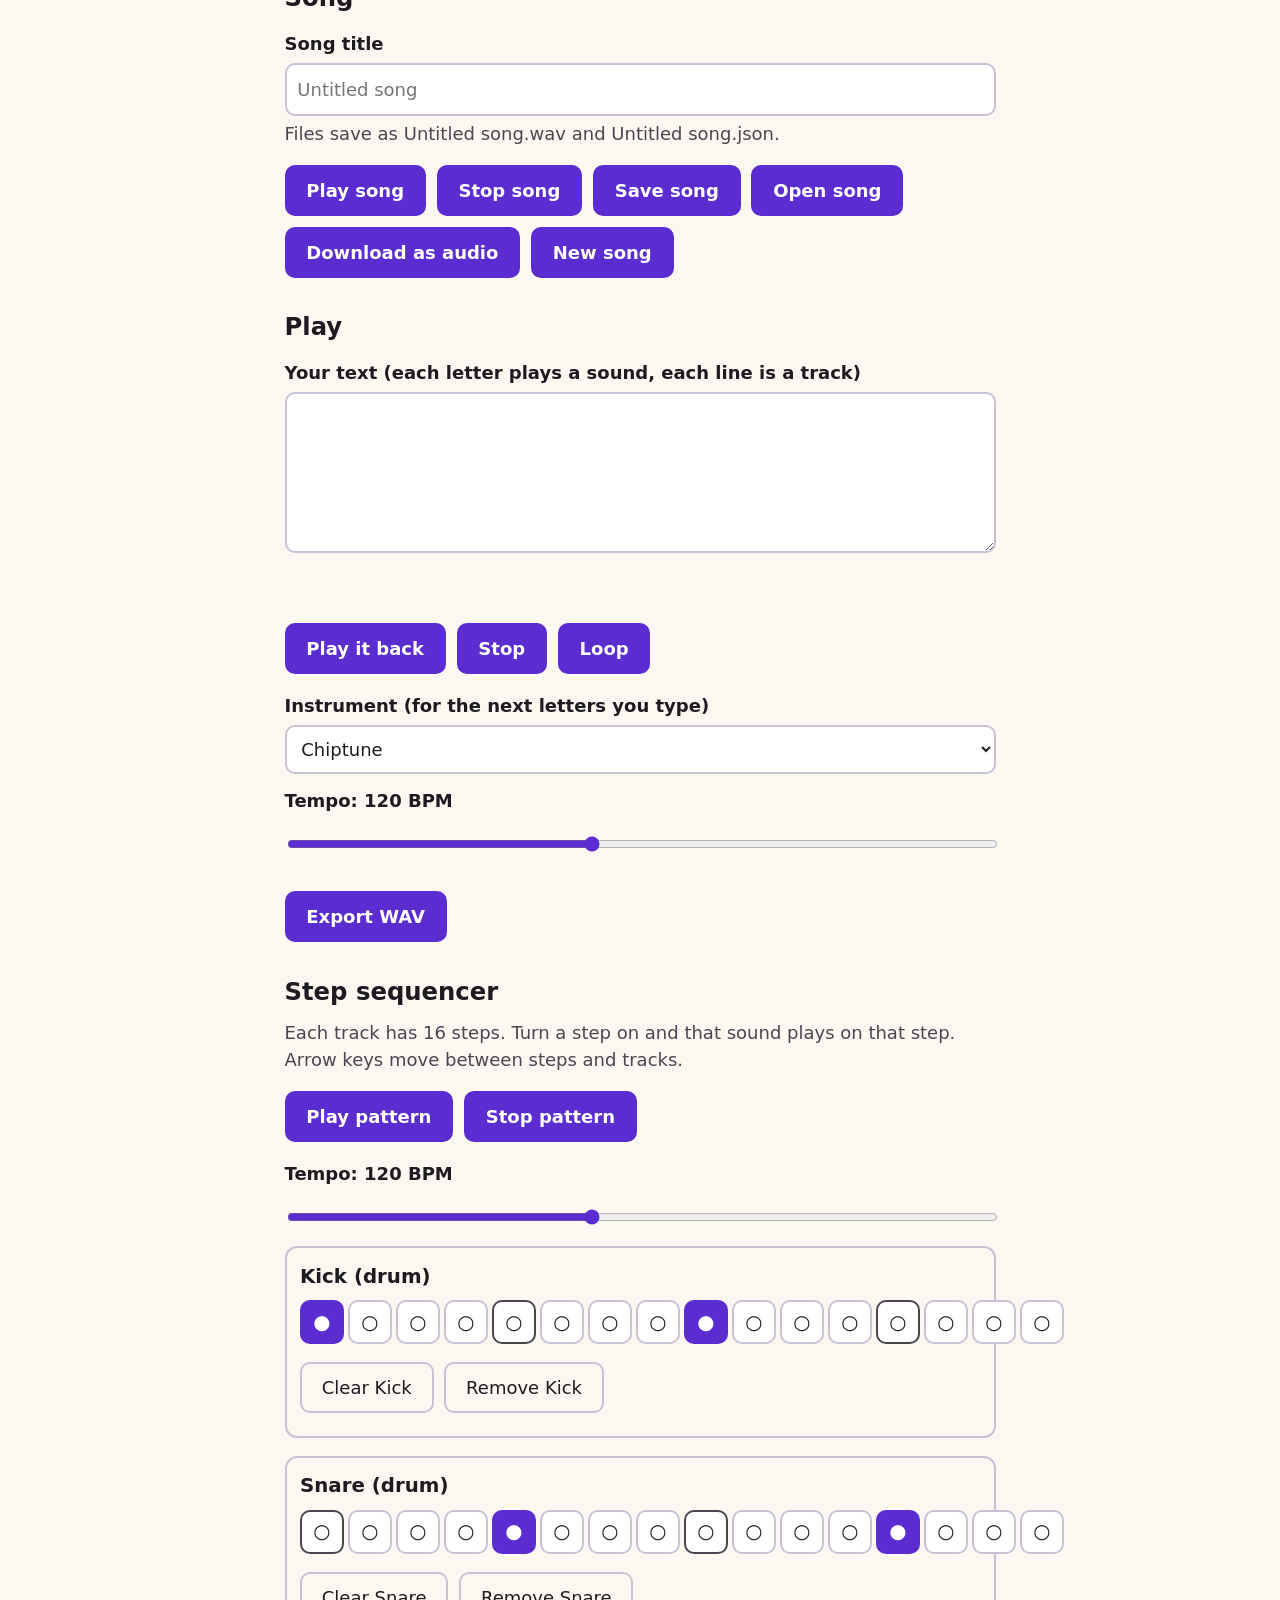
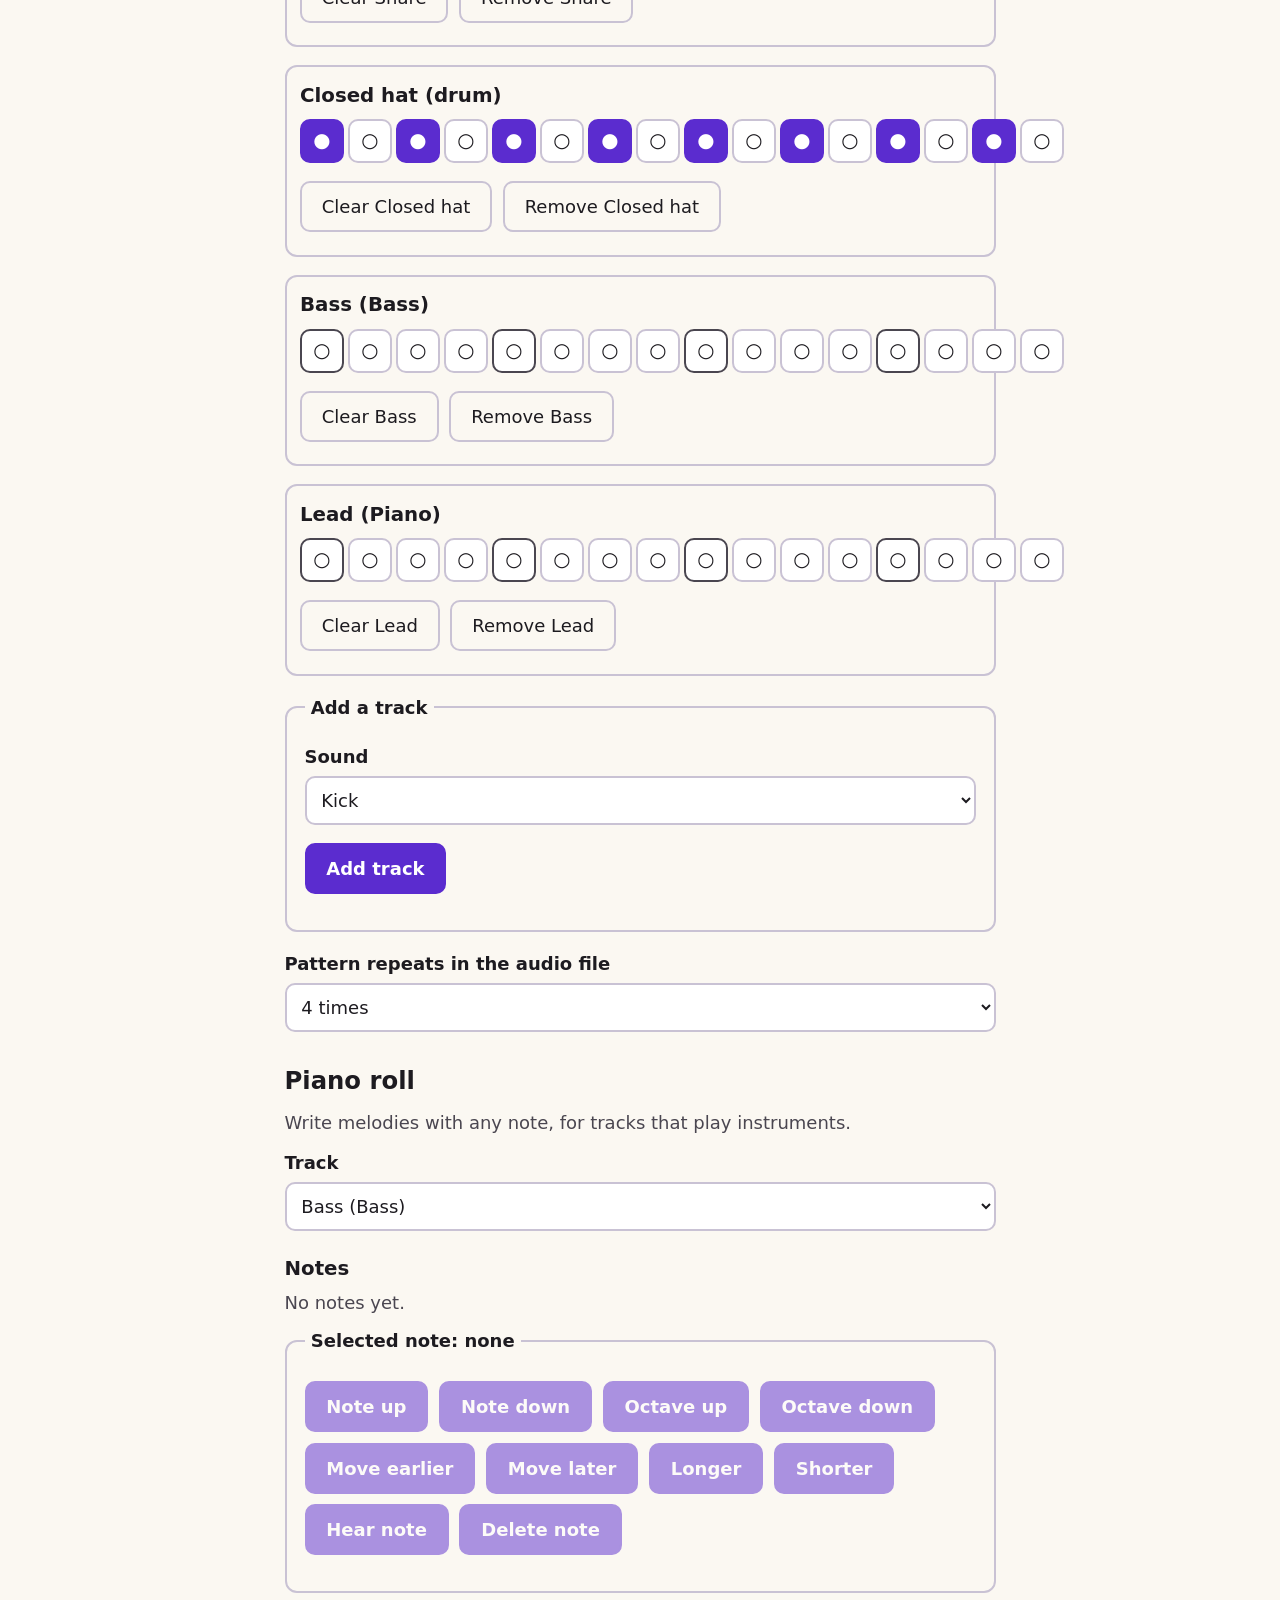
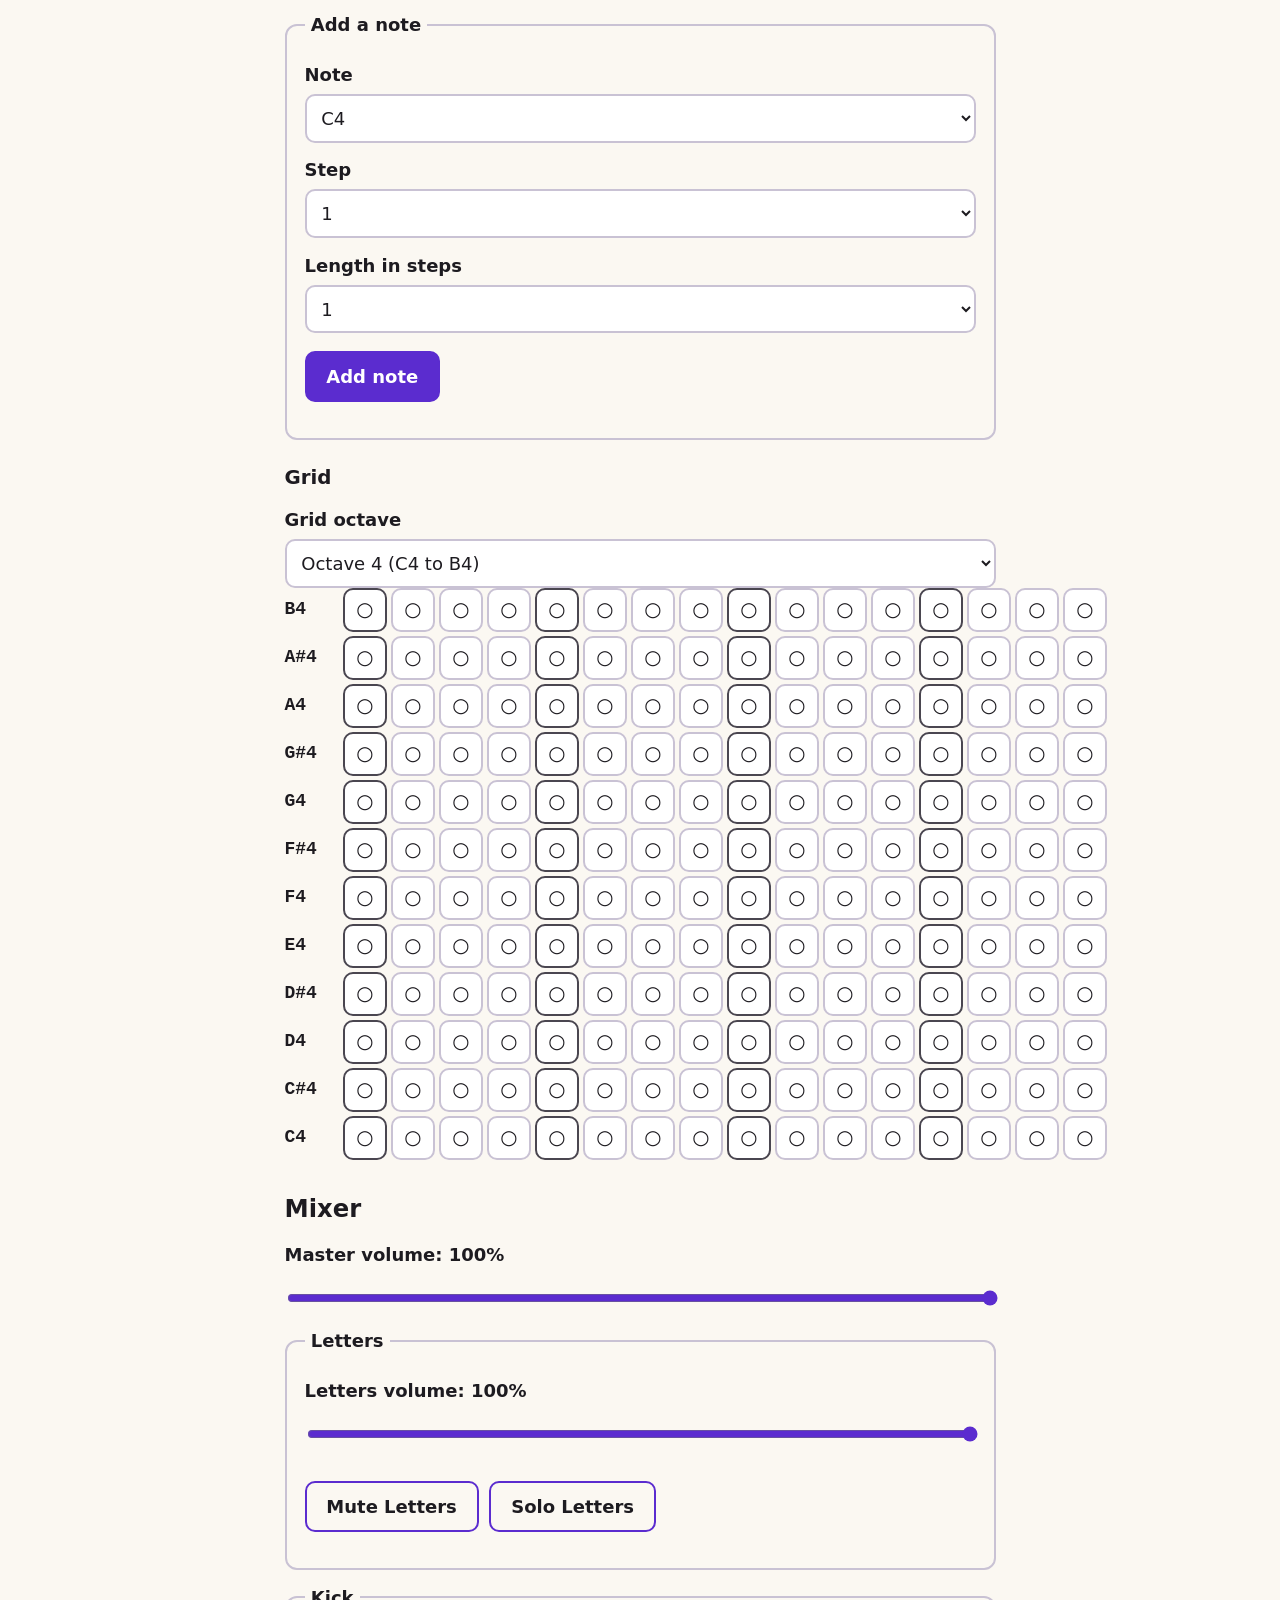
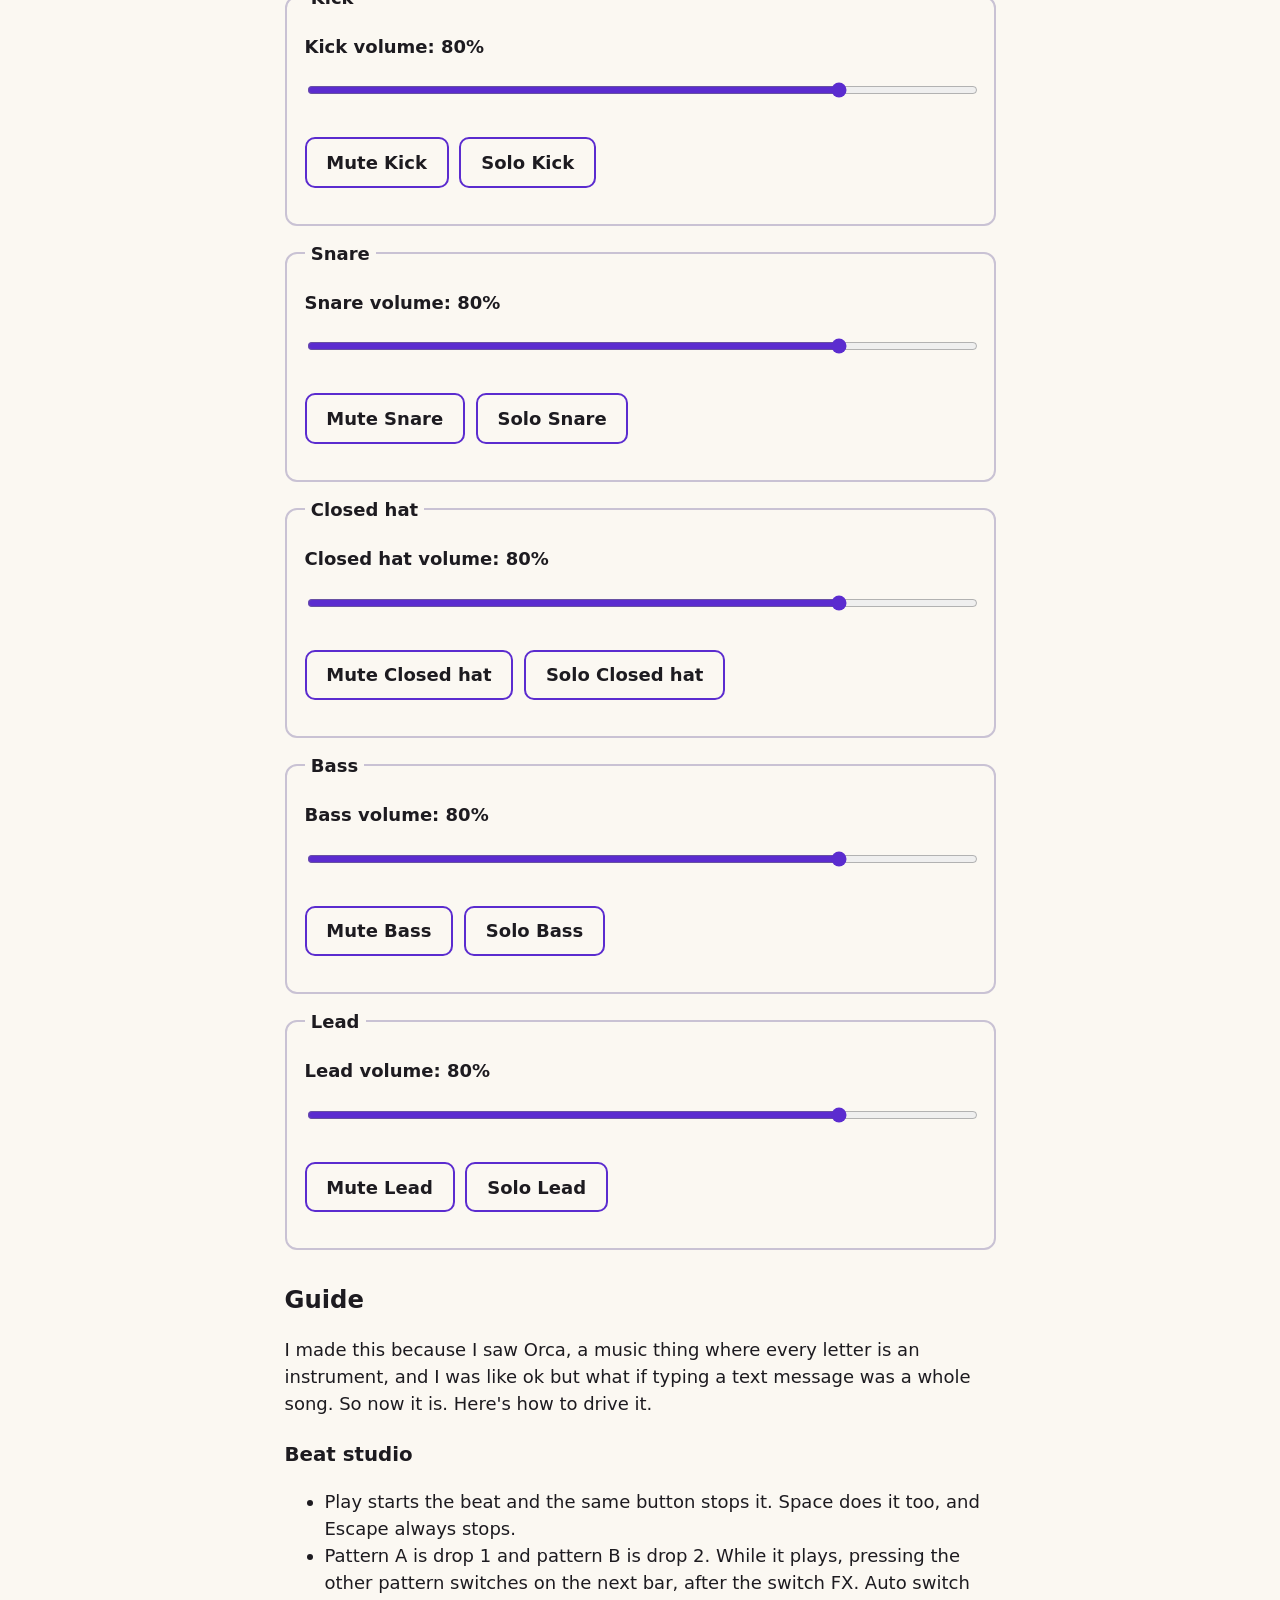
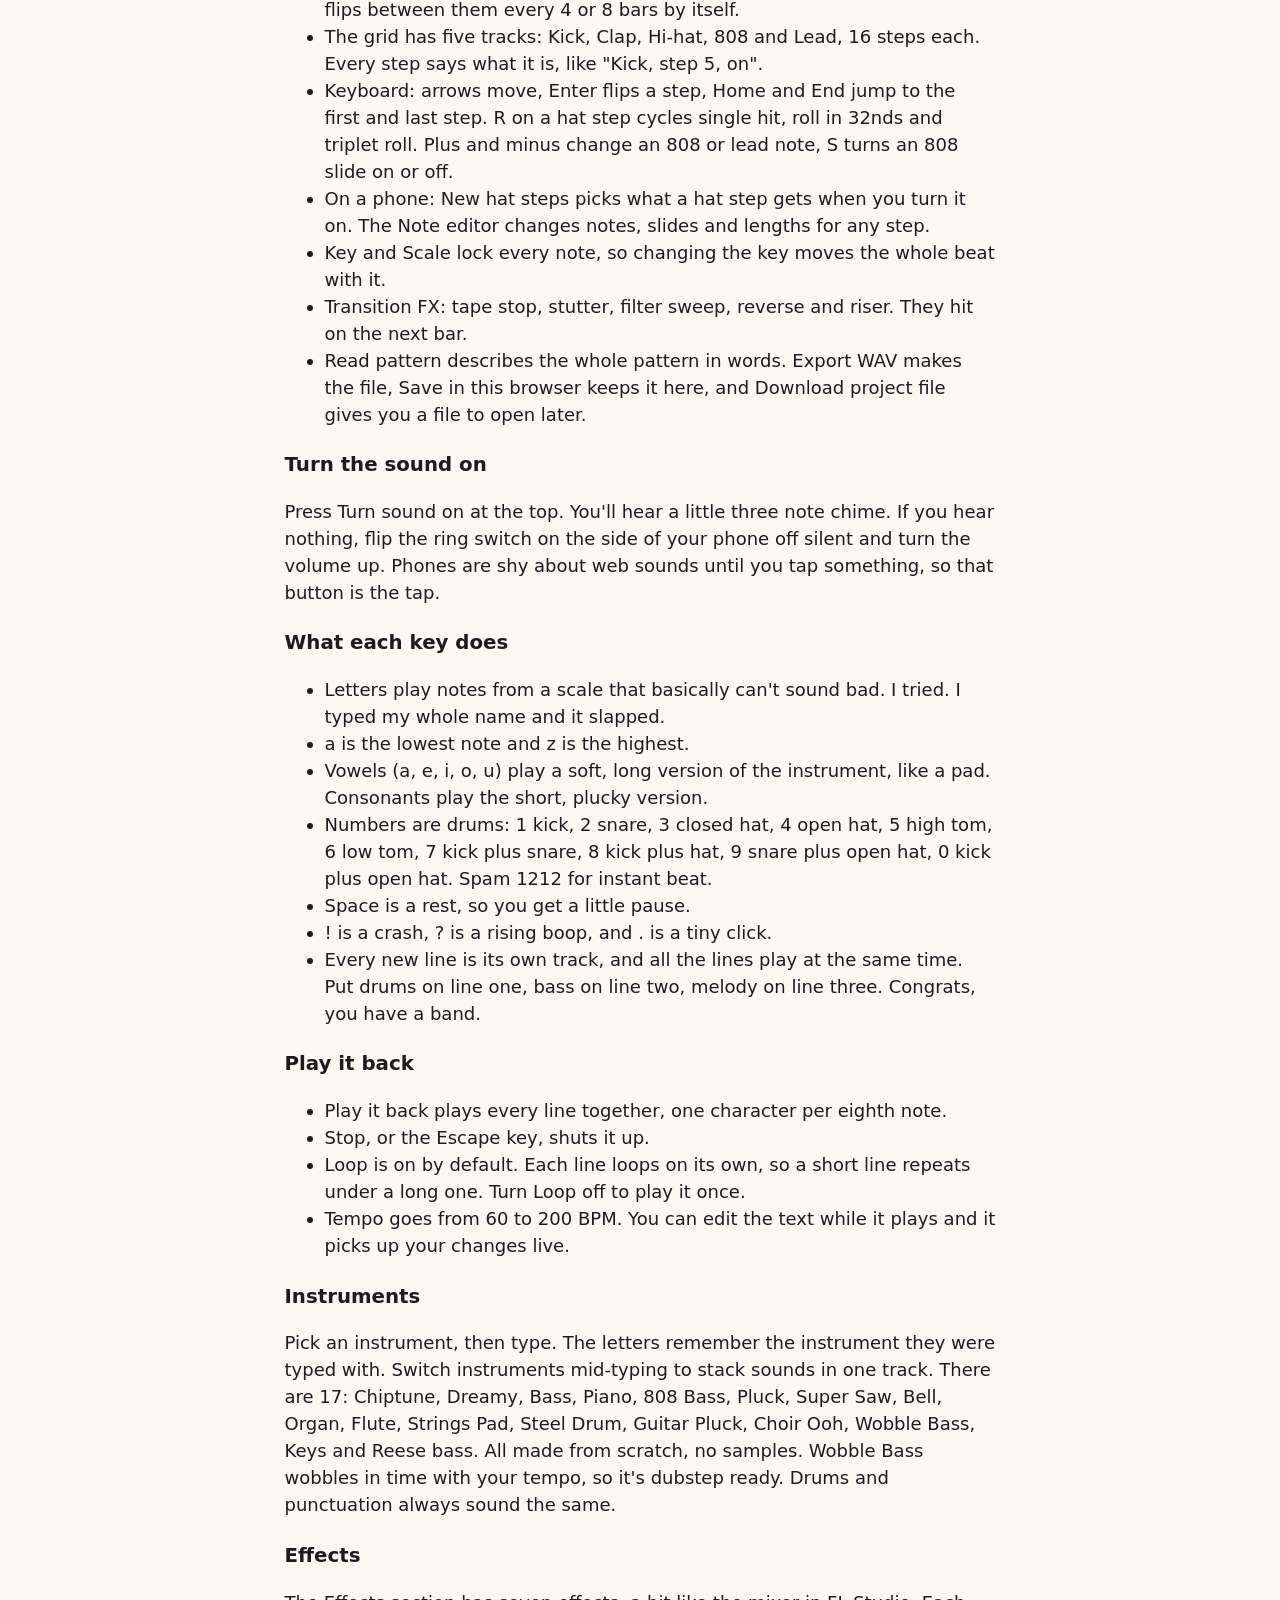
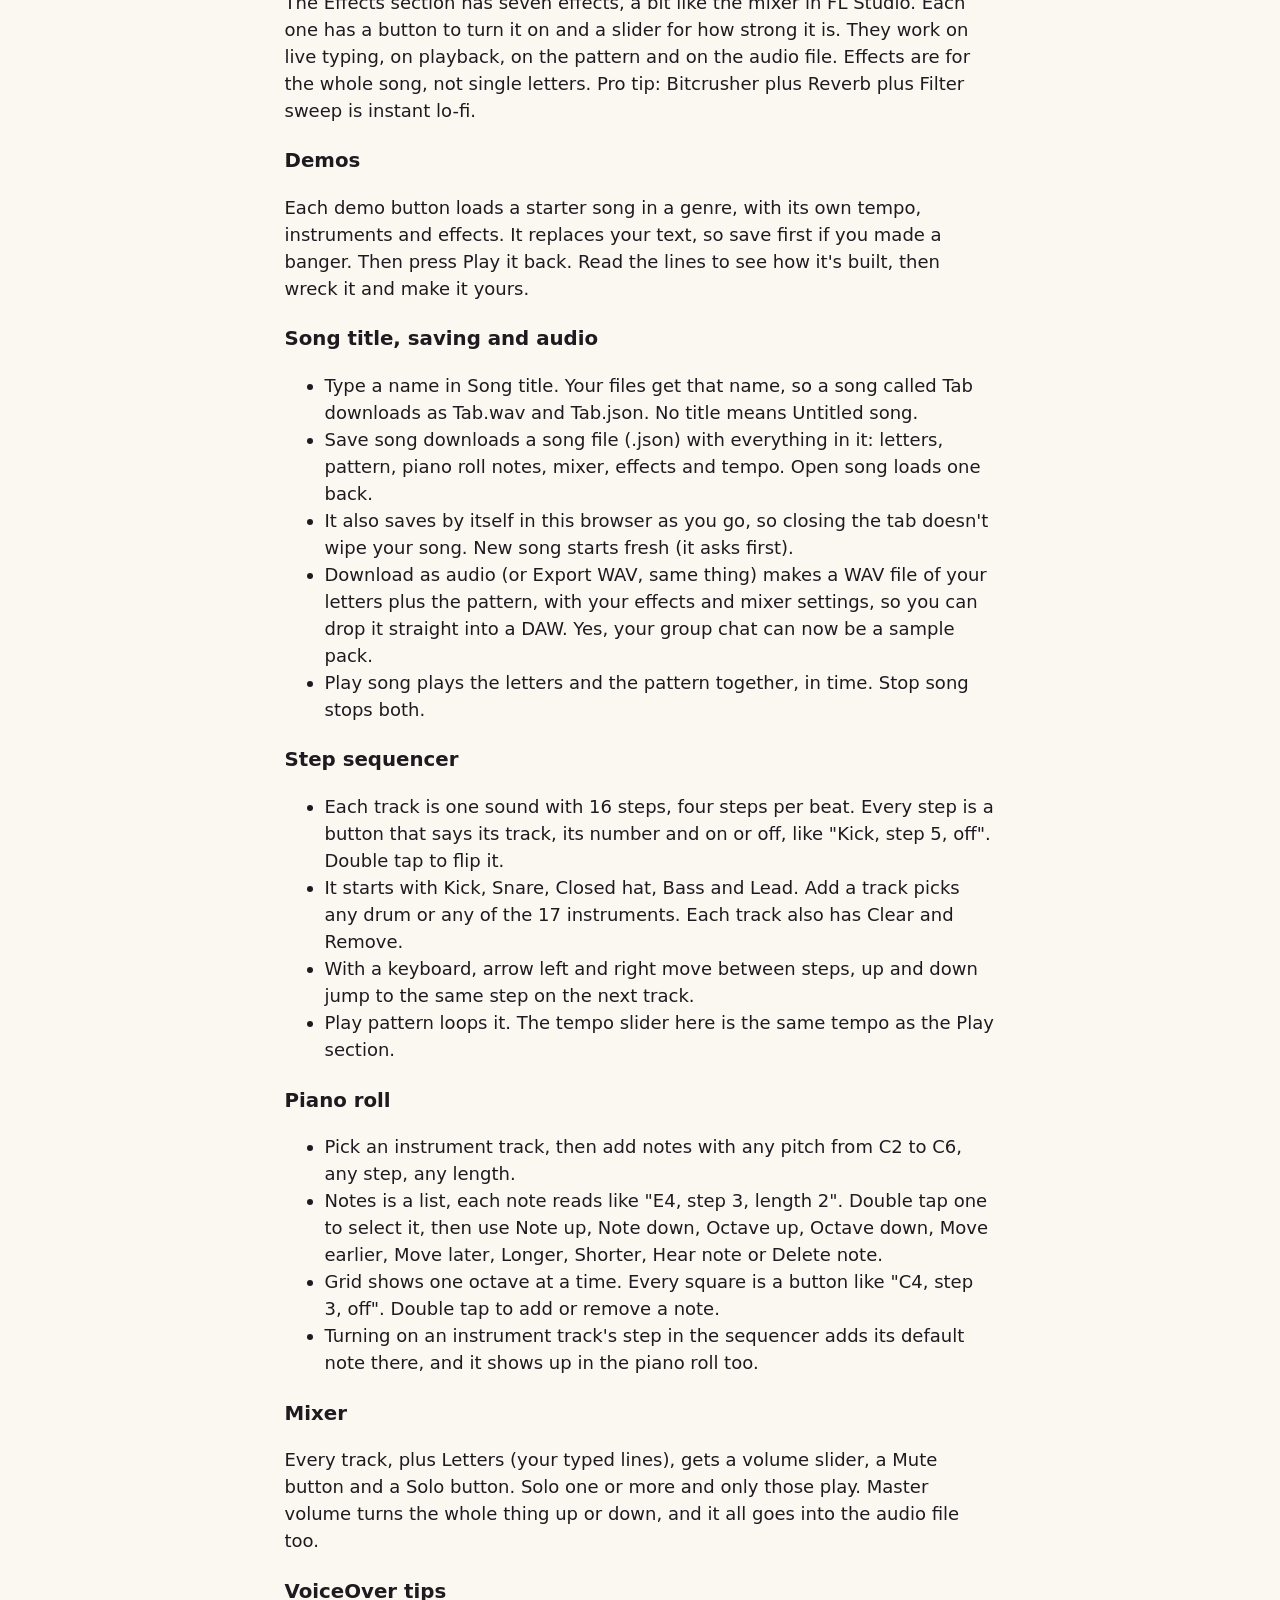
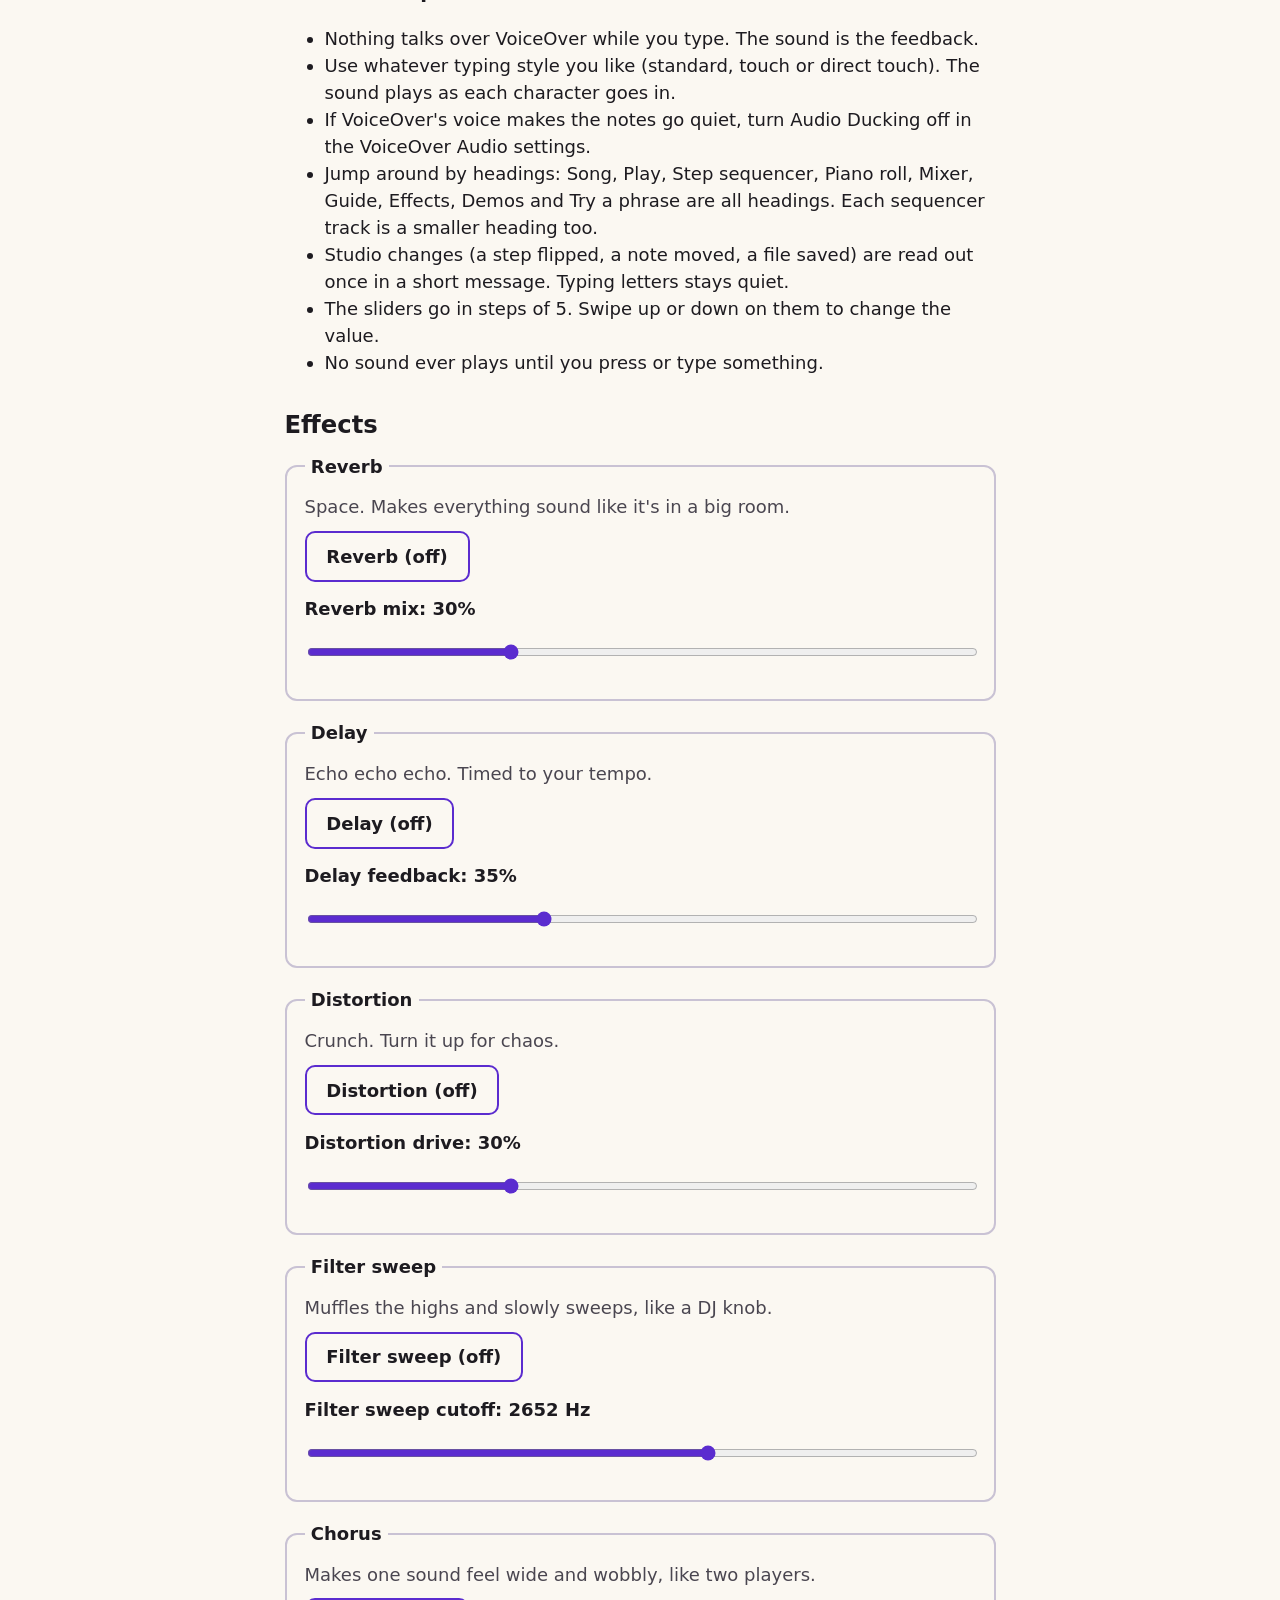
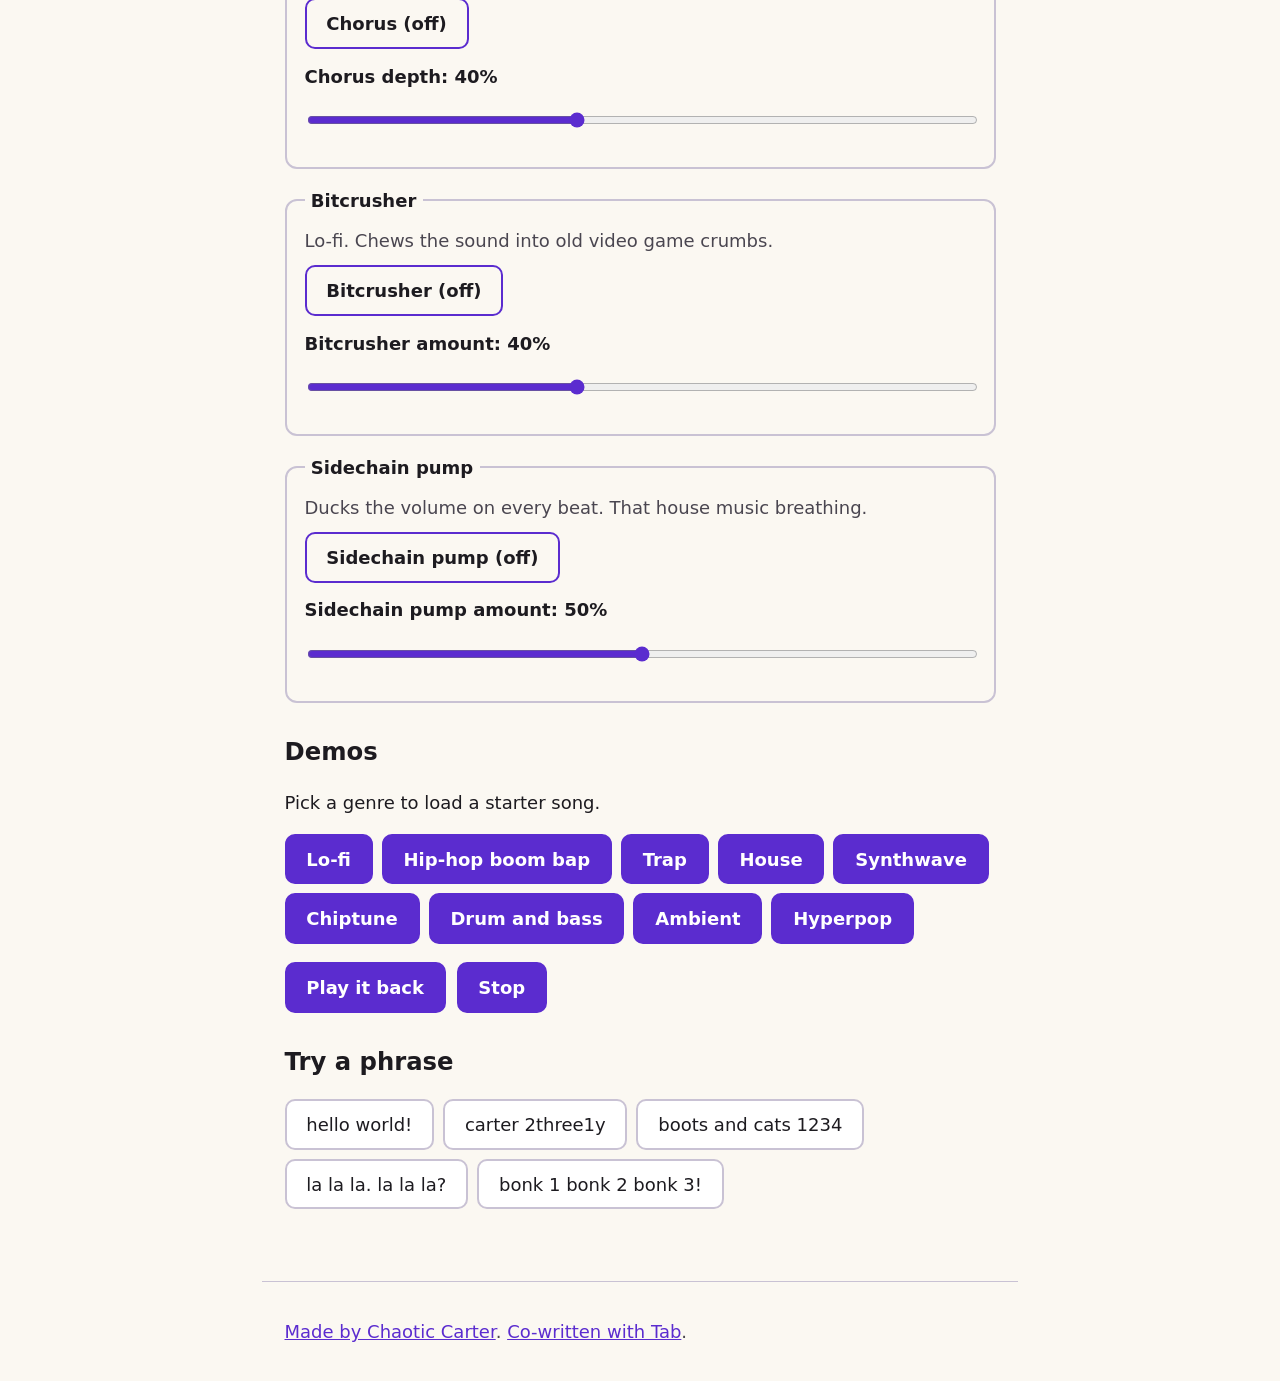
==== commit a1d67b48: "Add Made by link to footer" ====
--- a/index.html
+++ b/index.html
@@ -469,7 +469,7 @@
   </section>
 </main>
 <footer>
-  <p>Made by Carter (2three1y). <a href="https://tab.bot">Co-written with Tab</a>.</p>
+  <p><a href="https://2three1y.github.io/">Made by Chaotic Carter</a>. <a href="https://tab.bot">Co-written with Tab</a>.</p>
 </footer>
 <script src="app.js"></script>
 <script src="studio.js"></script>
--- a/style.css
+++ b/style.css
@@ -56,13 +56,6 @@
 .grid-row .steps{flex:1}
 .mix-ch fieldset{margin-bottom:.75rem}
 button:disabled{opacity:.5;cursor:not-allowed}
-
-/* TabLab beat maker */
-.check{display:flex;align-items:center;gap:.6rem;min-height:44px}
-.check input{width:1.4rem;height:1.4rem;margin:0;accent-color:var(--accent)}
-.check label{display:inline;margin:0}
-#tl-status{margin:.5rem 0;font-weight:600;color:var(--fg);padding:.6rem .8rem;border-left:4px solid var(--accent);background:var(--card)}
-#tl-map li{margin:.4rem 0}
 
 /* Beat studio: dark by default, compact, one hand on a phone */
 .modes ul{list-style:none;padding:0;margin:.5rem 0 0;display:flex;flex-wrap:wrap;gap:.4rem}
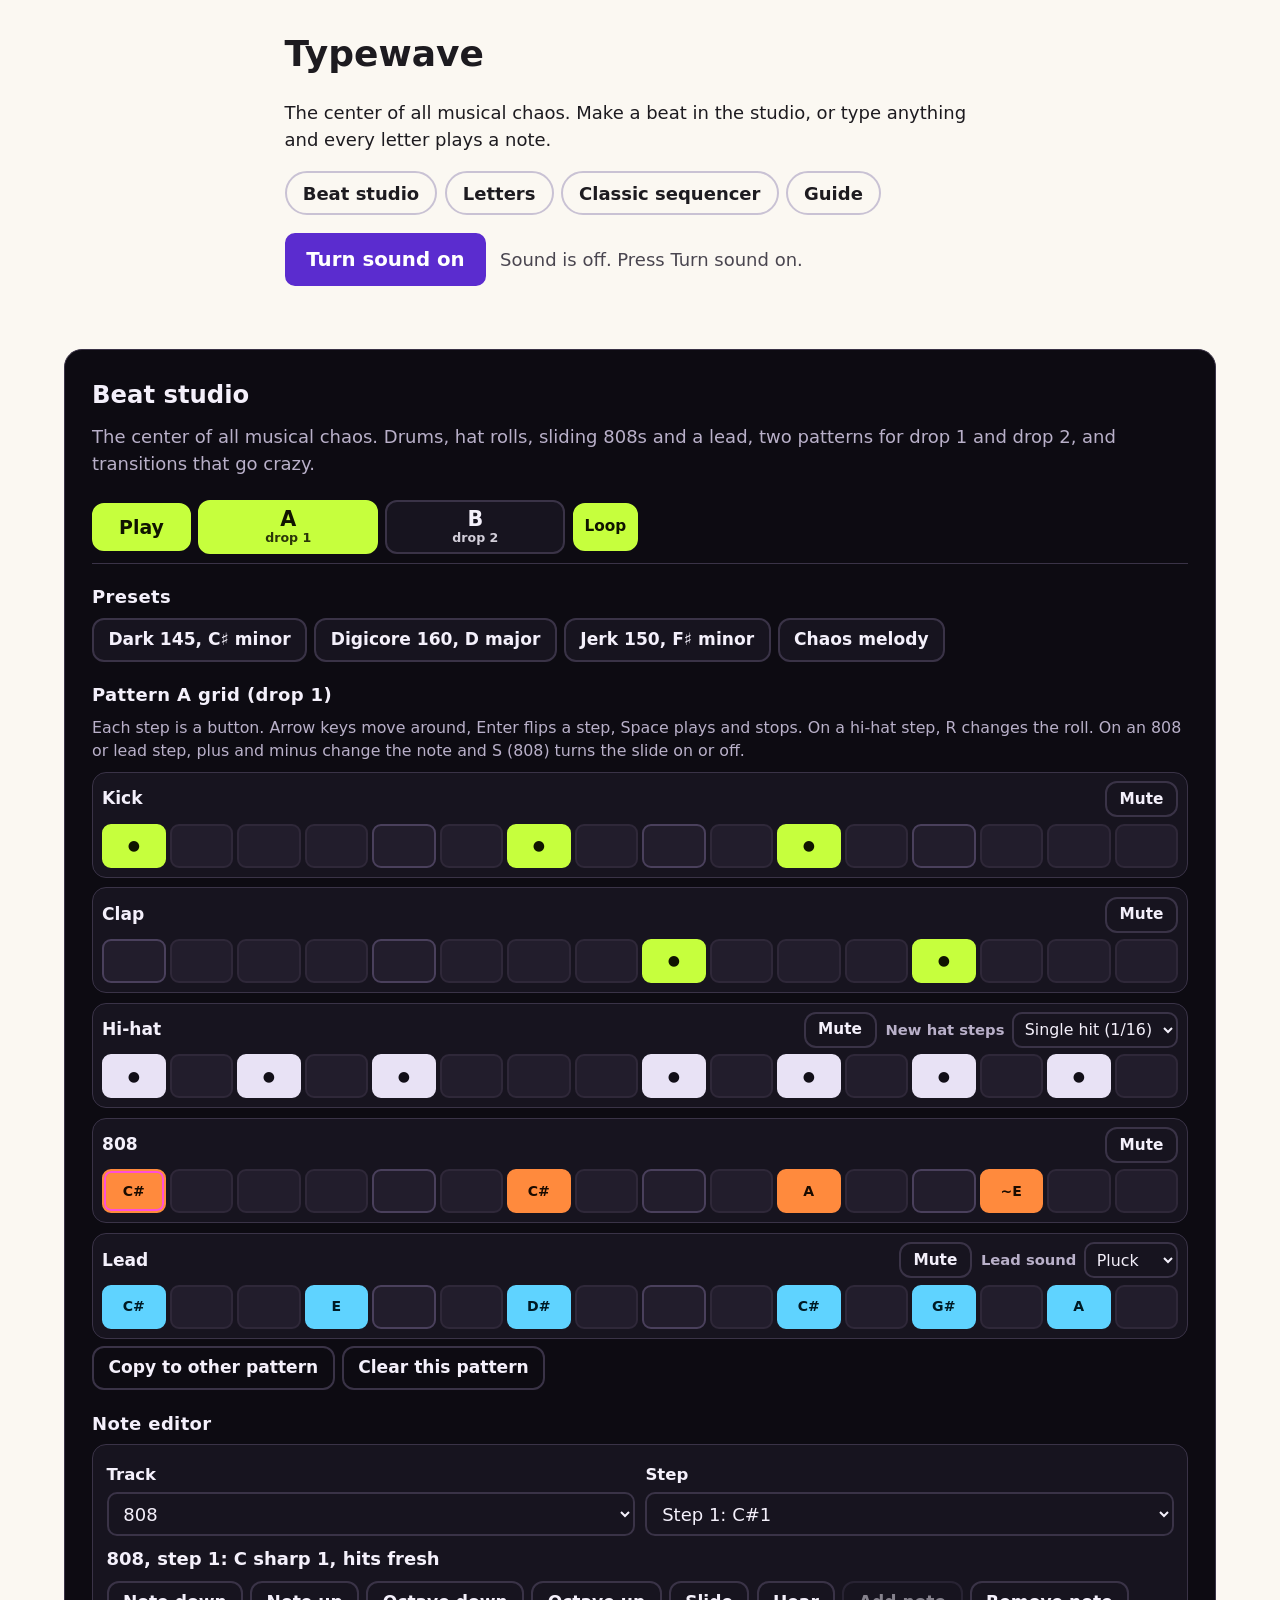
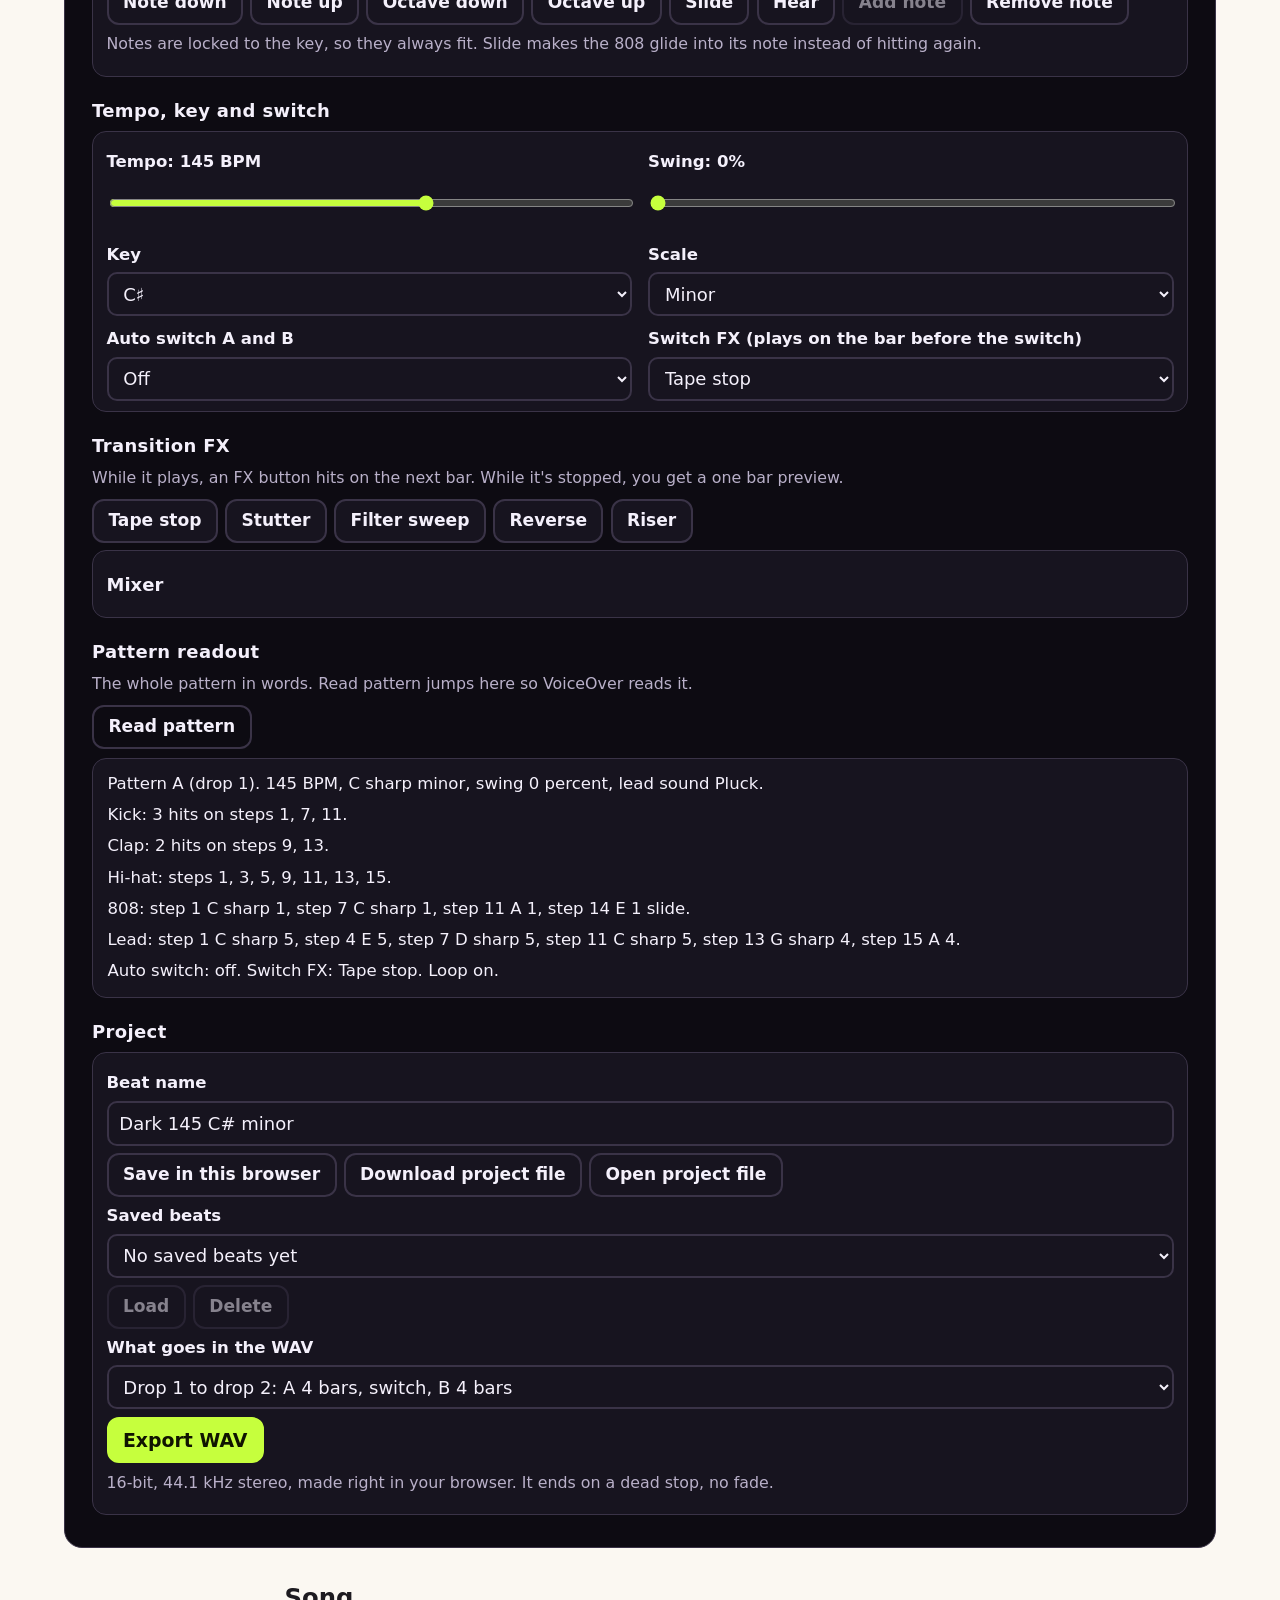
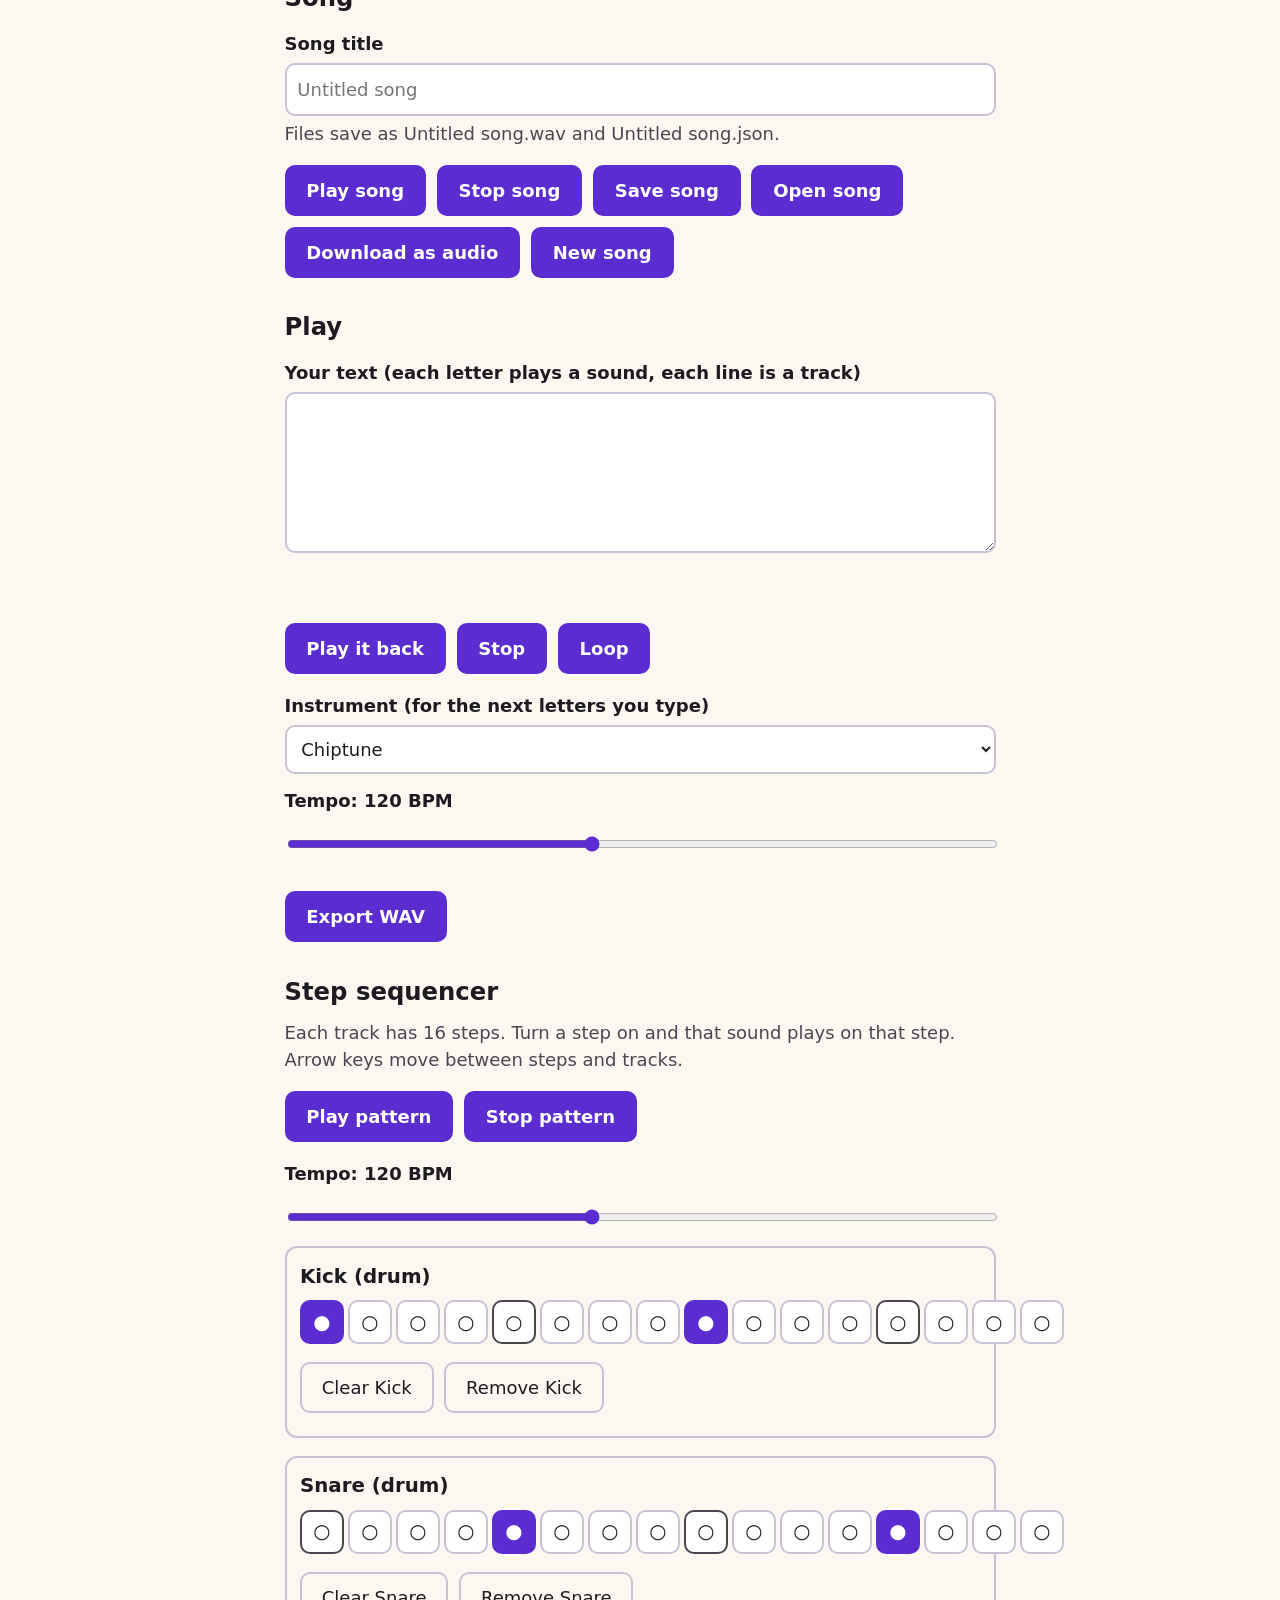
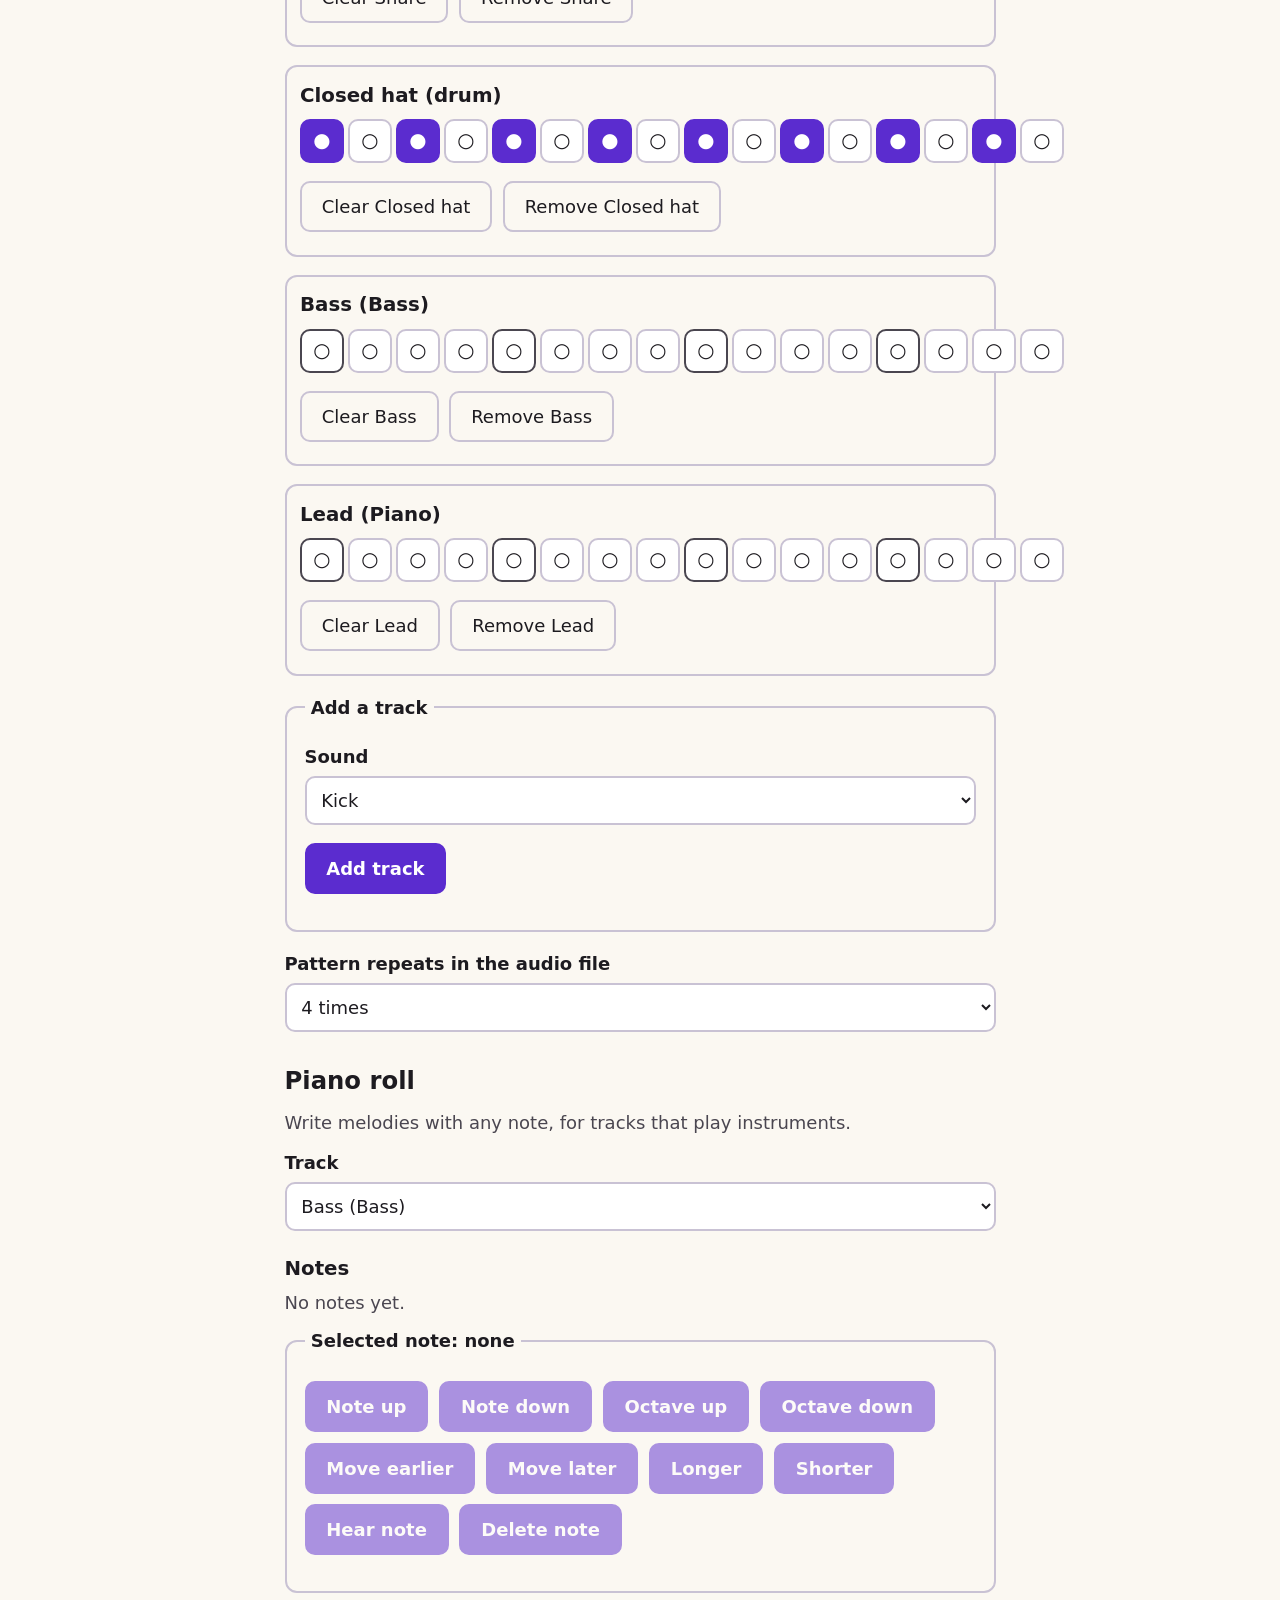
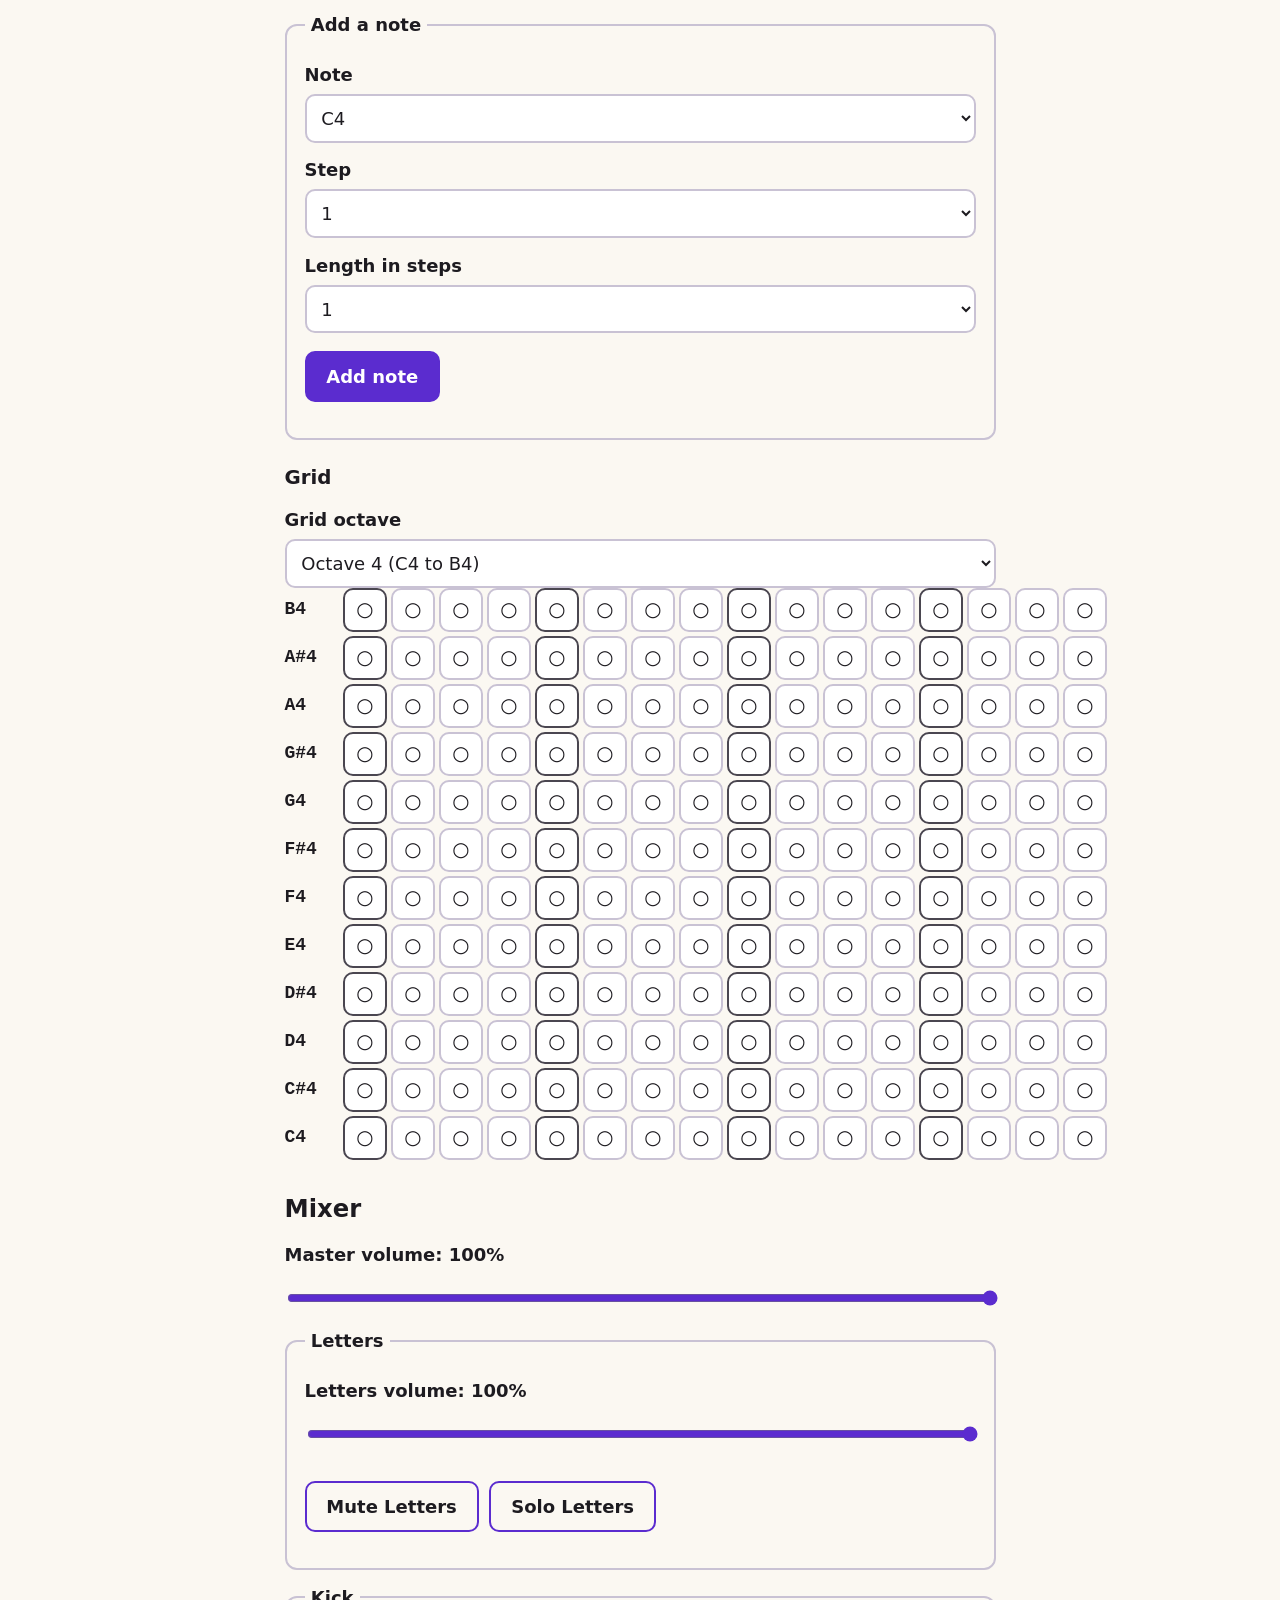
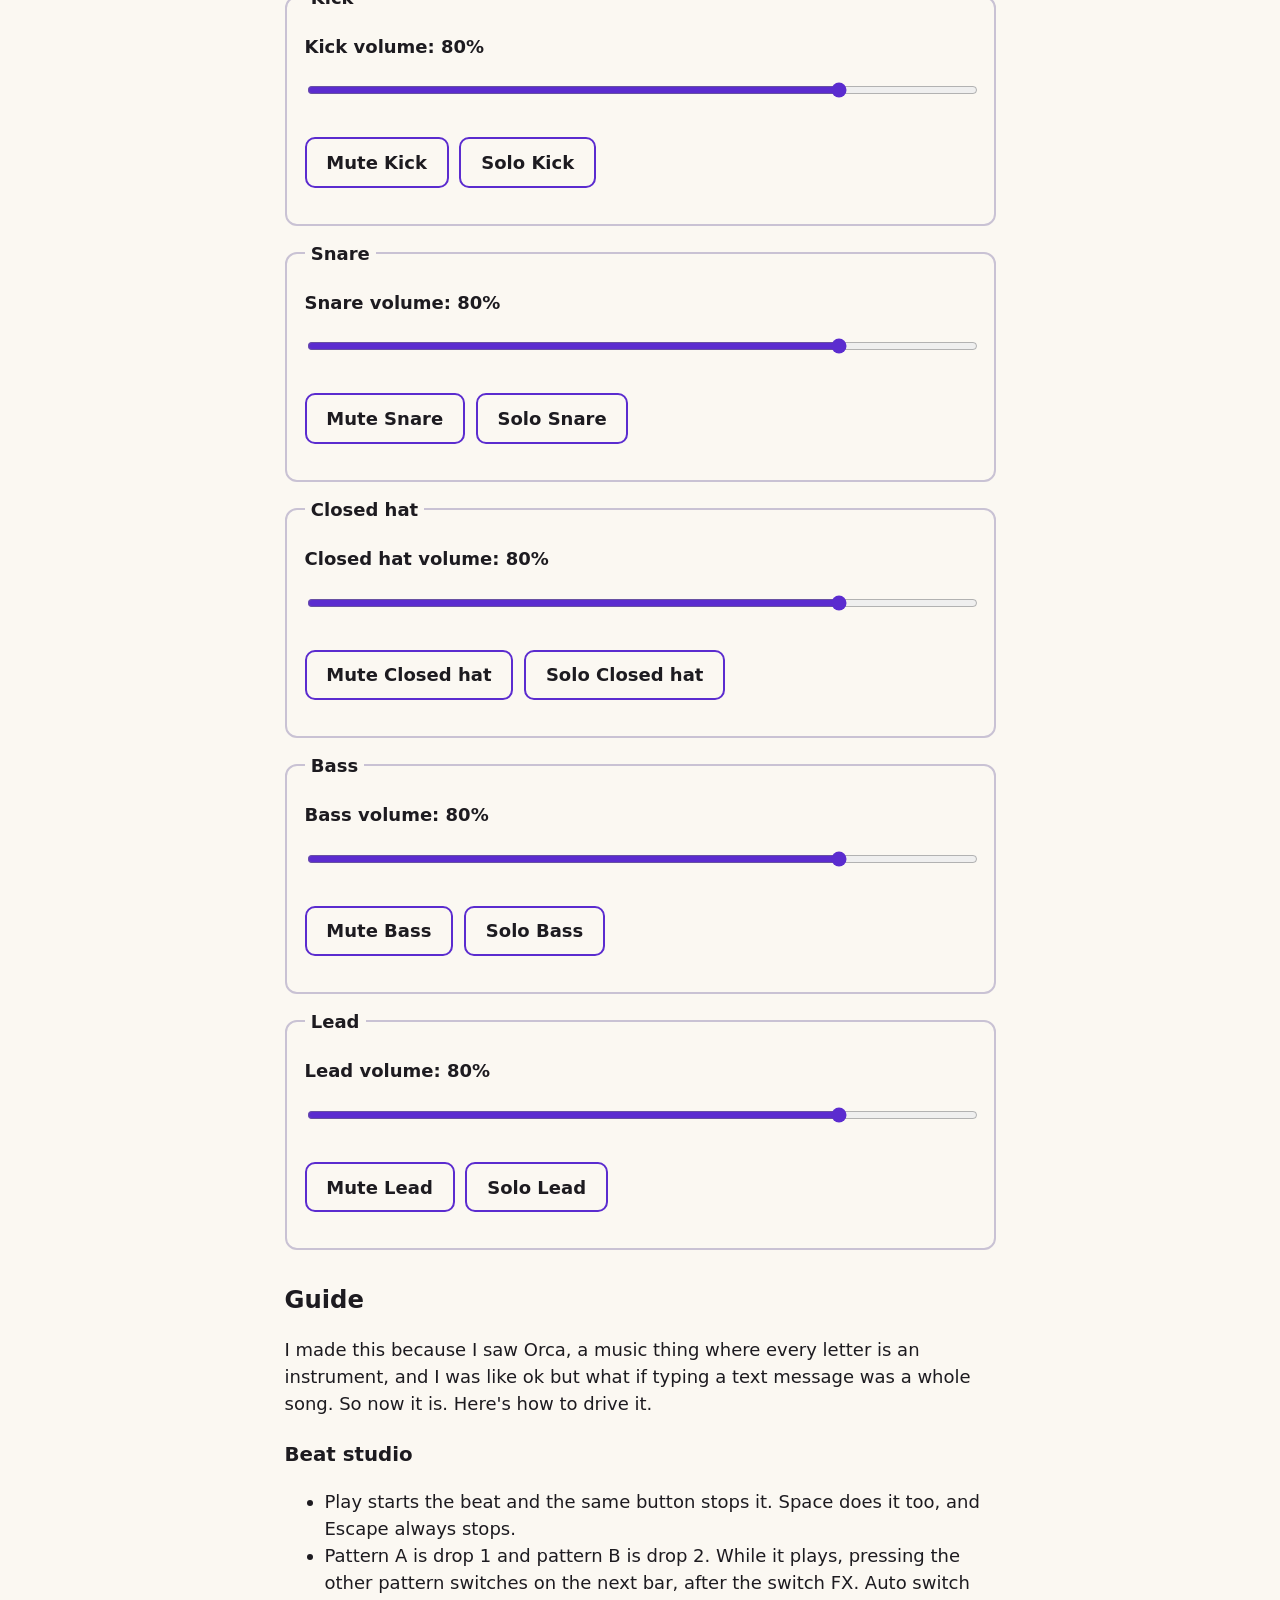
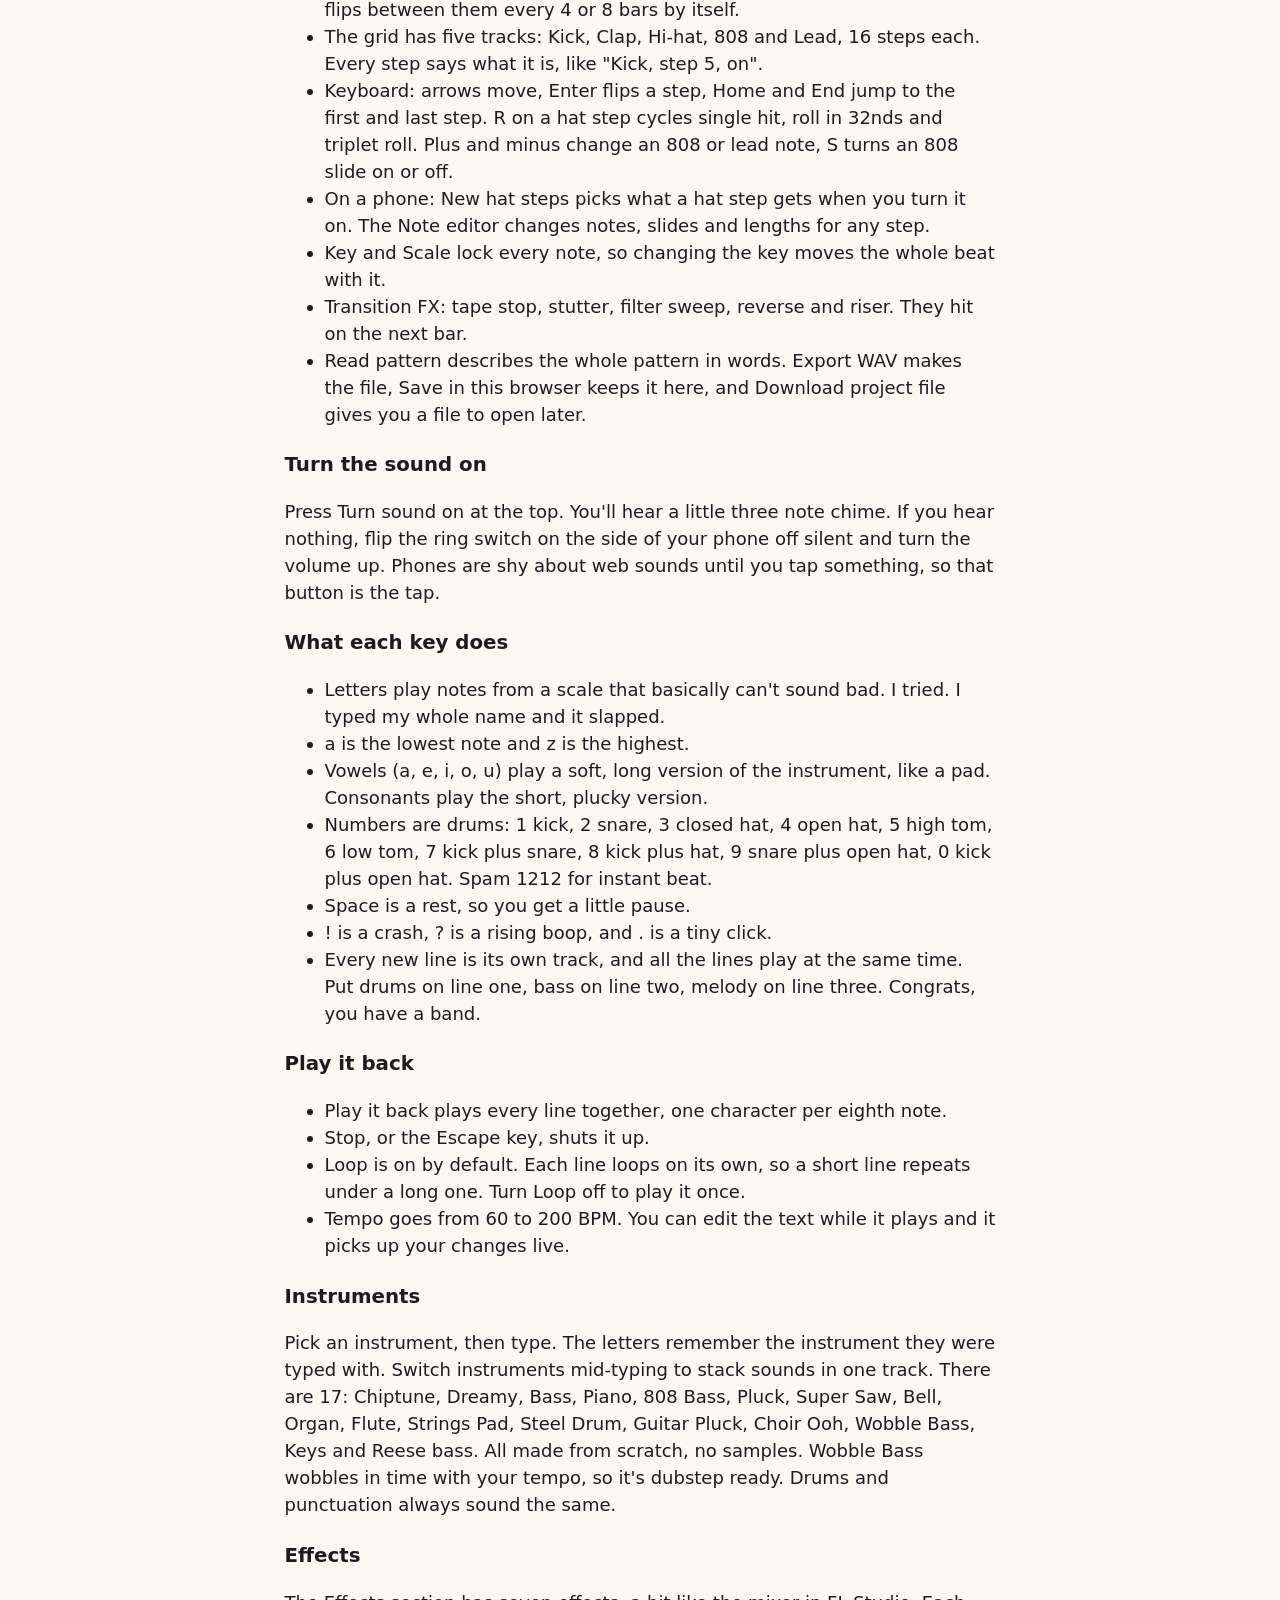
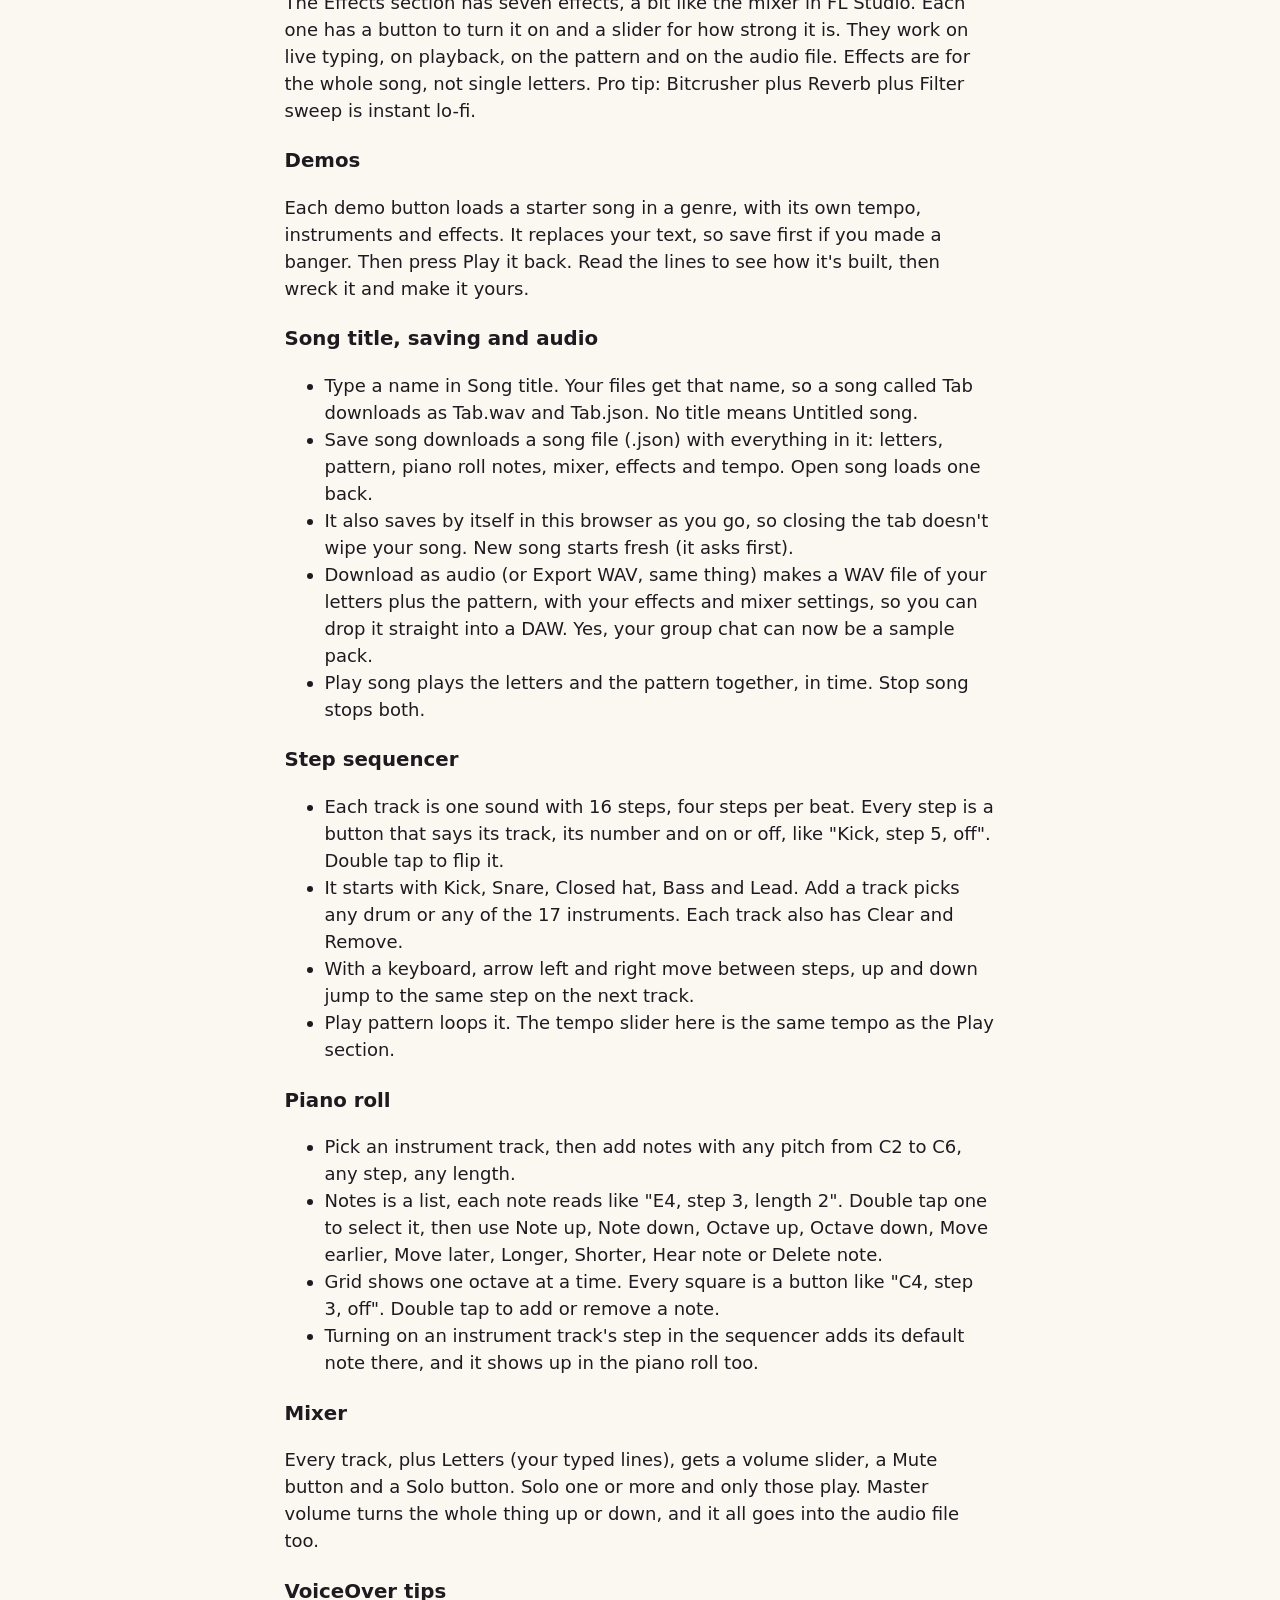
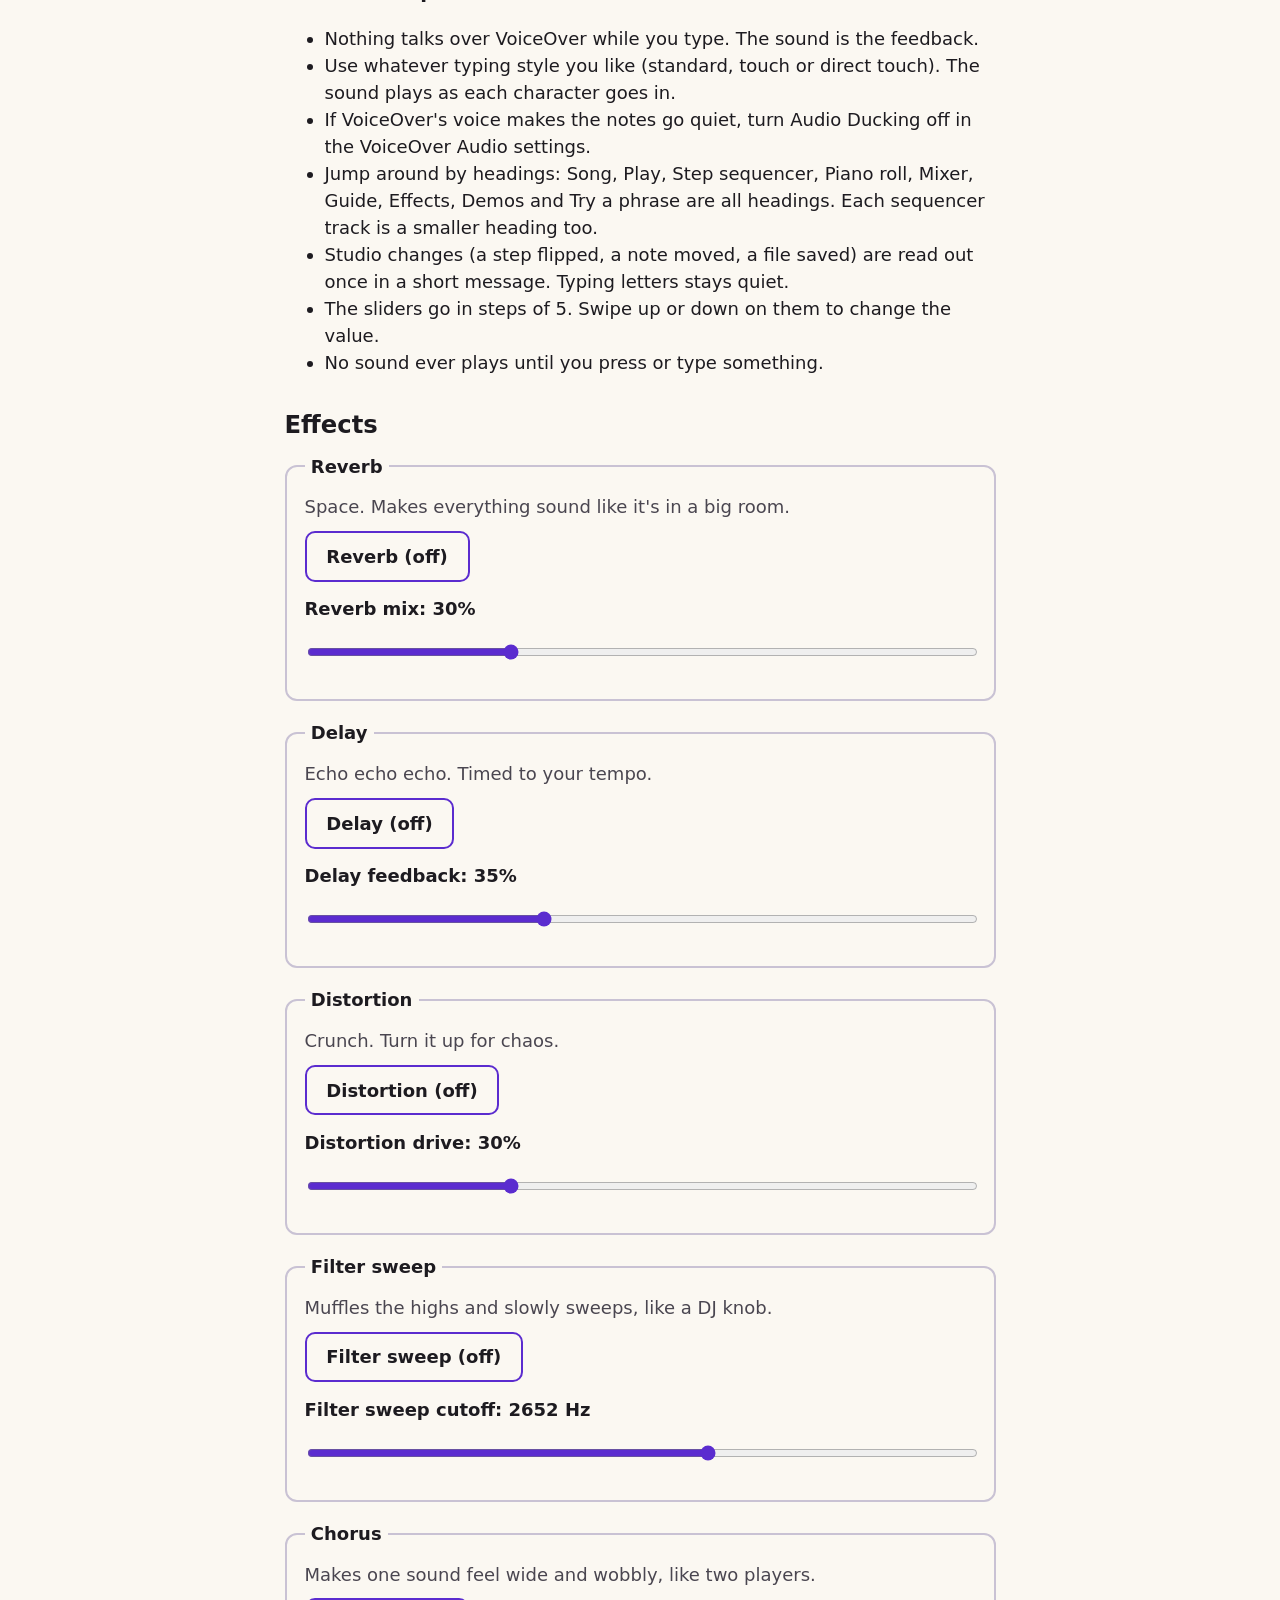
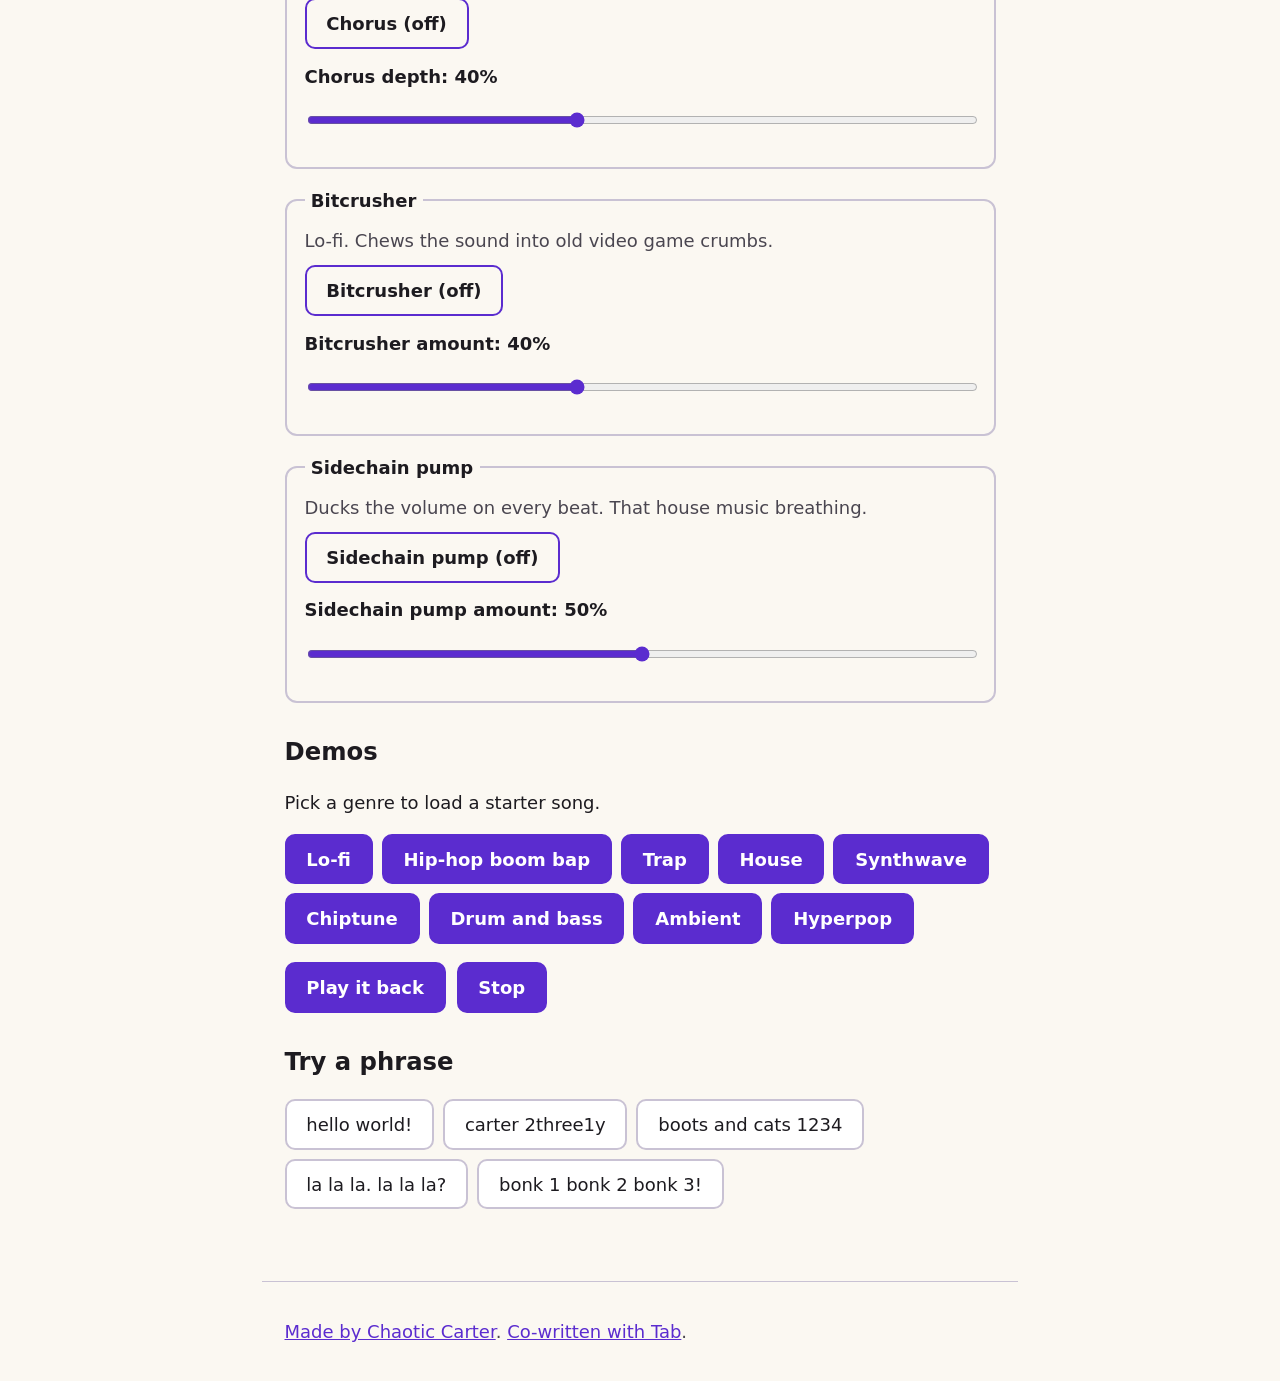
==== commit 03eec7a4: "new name just dropped: Typewave 🌊 (title, h1 + meta)" ====
--- a/index.html
+++ b/index.html
@@ -4,13 +4,13 @@
 <meta charset="utf-8">
 <meta name="viewport" content="width=device-width, initial-scale=1">
 <meta name="color-scheme" content="light dark">
-<title>Letter Orchestra: beat studio</title>
-<meta name="description" content="Letter Orchestra by Chaotic Carter: a beat studio that works with VoiceOver. Drums, hat rolls, sliding 808s, transition FX and WAV export, plus type-a-song letters.">
+<title>Typewave: beat studio</title>
+<meta name="description" content="Typewave by Chaotic Carter: a beat studio that works with VoiceOver. Drums, hat rolls, sliding 808s, transition FX and WAV export, plus type-a-song letters.">
 <meta name="theme-color" content="#0d0b12">
 <meta property="og:type" content="website">
 <meta property="og:url" content="https://2three1y.github.io/letterorchestra/">
-<meta property="og:site_name" content="Letter Orchestra">
-<meta property="og:title" content="Letter Orchestra: the center of all musical chaos">
+<meta property="og:site_name" content="Typewave">
+<meta property="og:title" content="Typewave: the center of all musical chaos">
 <meta property="og:description" content="A beat studio you can use with VoiceOver: drums, hat rolls, sliding 808s, transition FX, WAV export. Plus every letter you type plays a note.">
 <meta name="twitter:card" content="summary">
 <link rel="icon" href="data:image/svg+xml,%3Csvg xmlns=%22http://www.w3.org/2000/svg%22 viewBox=%220 0 100 100%22%3E%3Ctext y=%22.9em%22 font-size=%2290%22%3E%F0%9F%8E%B9%3C/text%3E%3C/svg%3E">
@@ -19,7 +19,7 @@
 <body>
 <a class="skip" href="#studio-h">Skip to beat studio</a>
 <main>
-  <h1>Letter Orchestra</h1>
+  <h1>Typewave</h1>
   <p class="intro">The center of all musical chaos. Make a beat in the studio, or type anything and every letter plays a note.</p>
   <nav aria-label="Modes" class="modes">
     <ul>
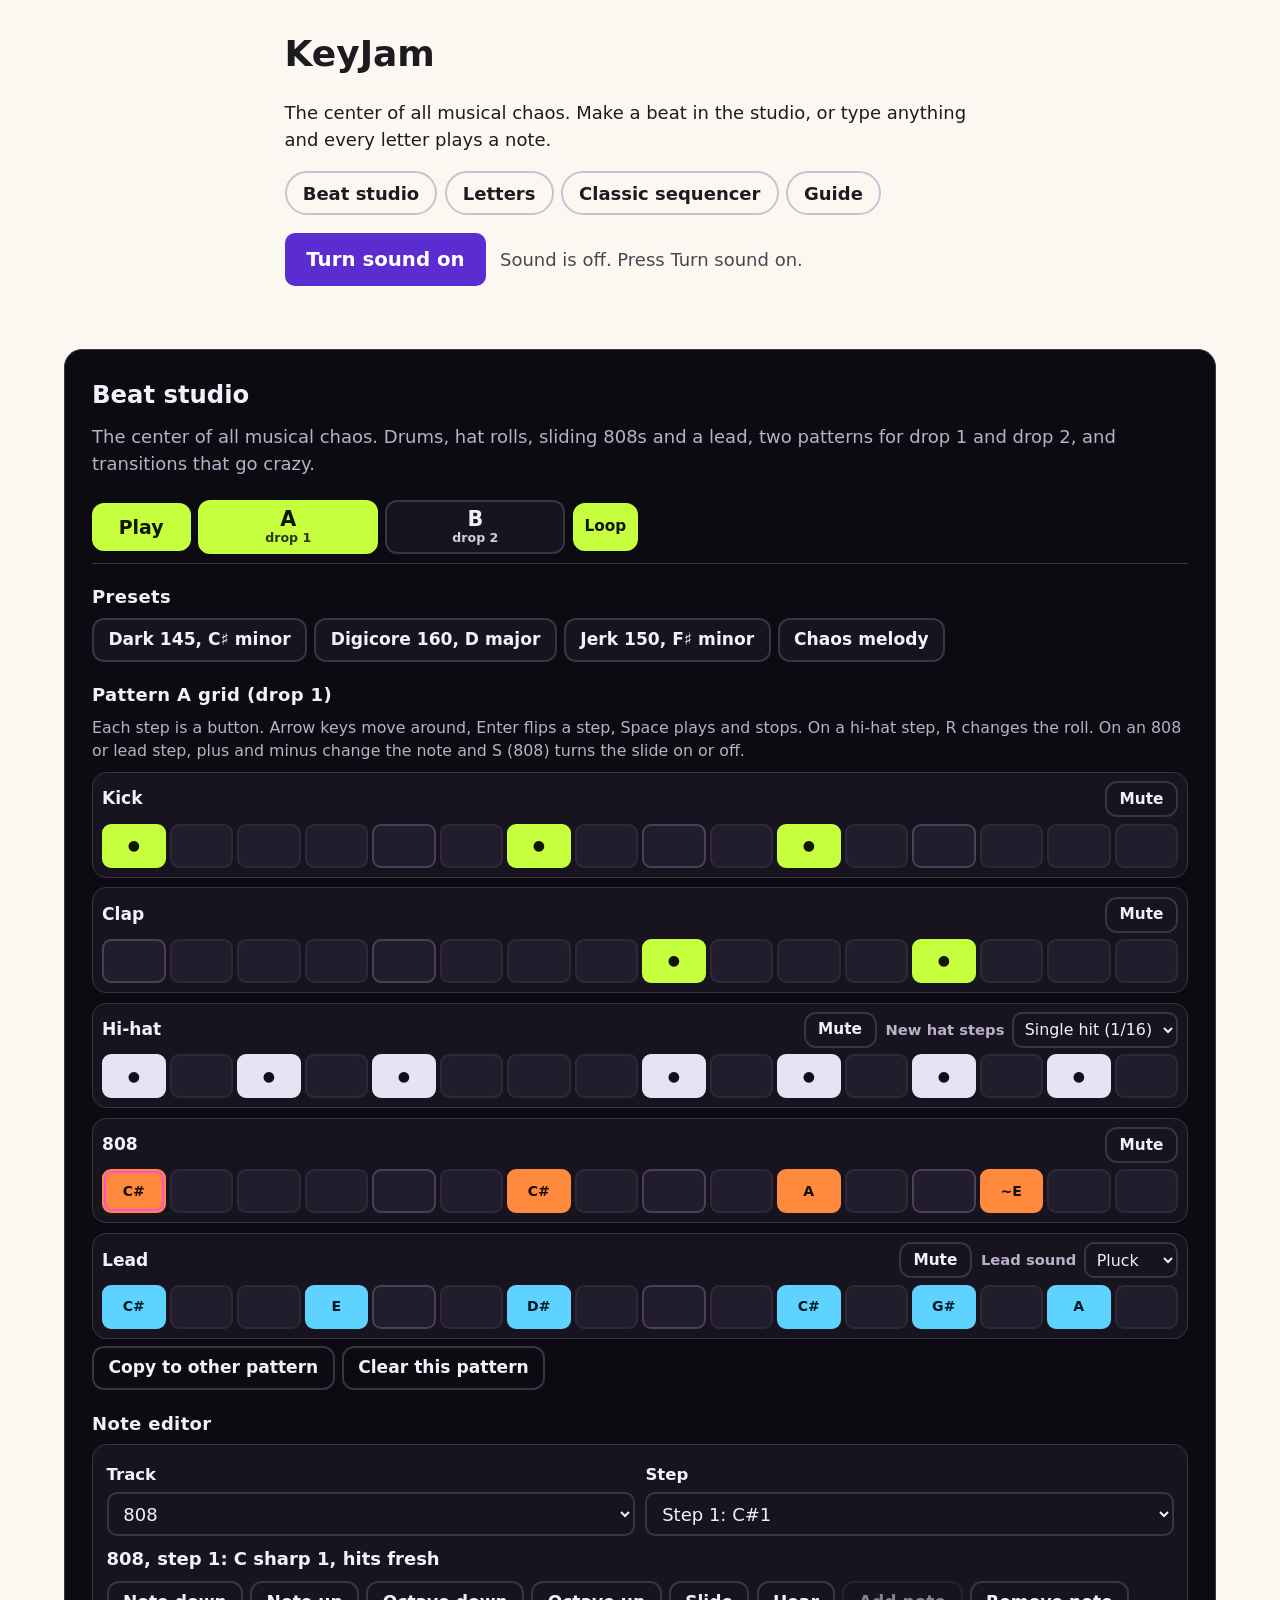
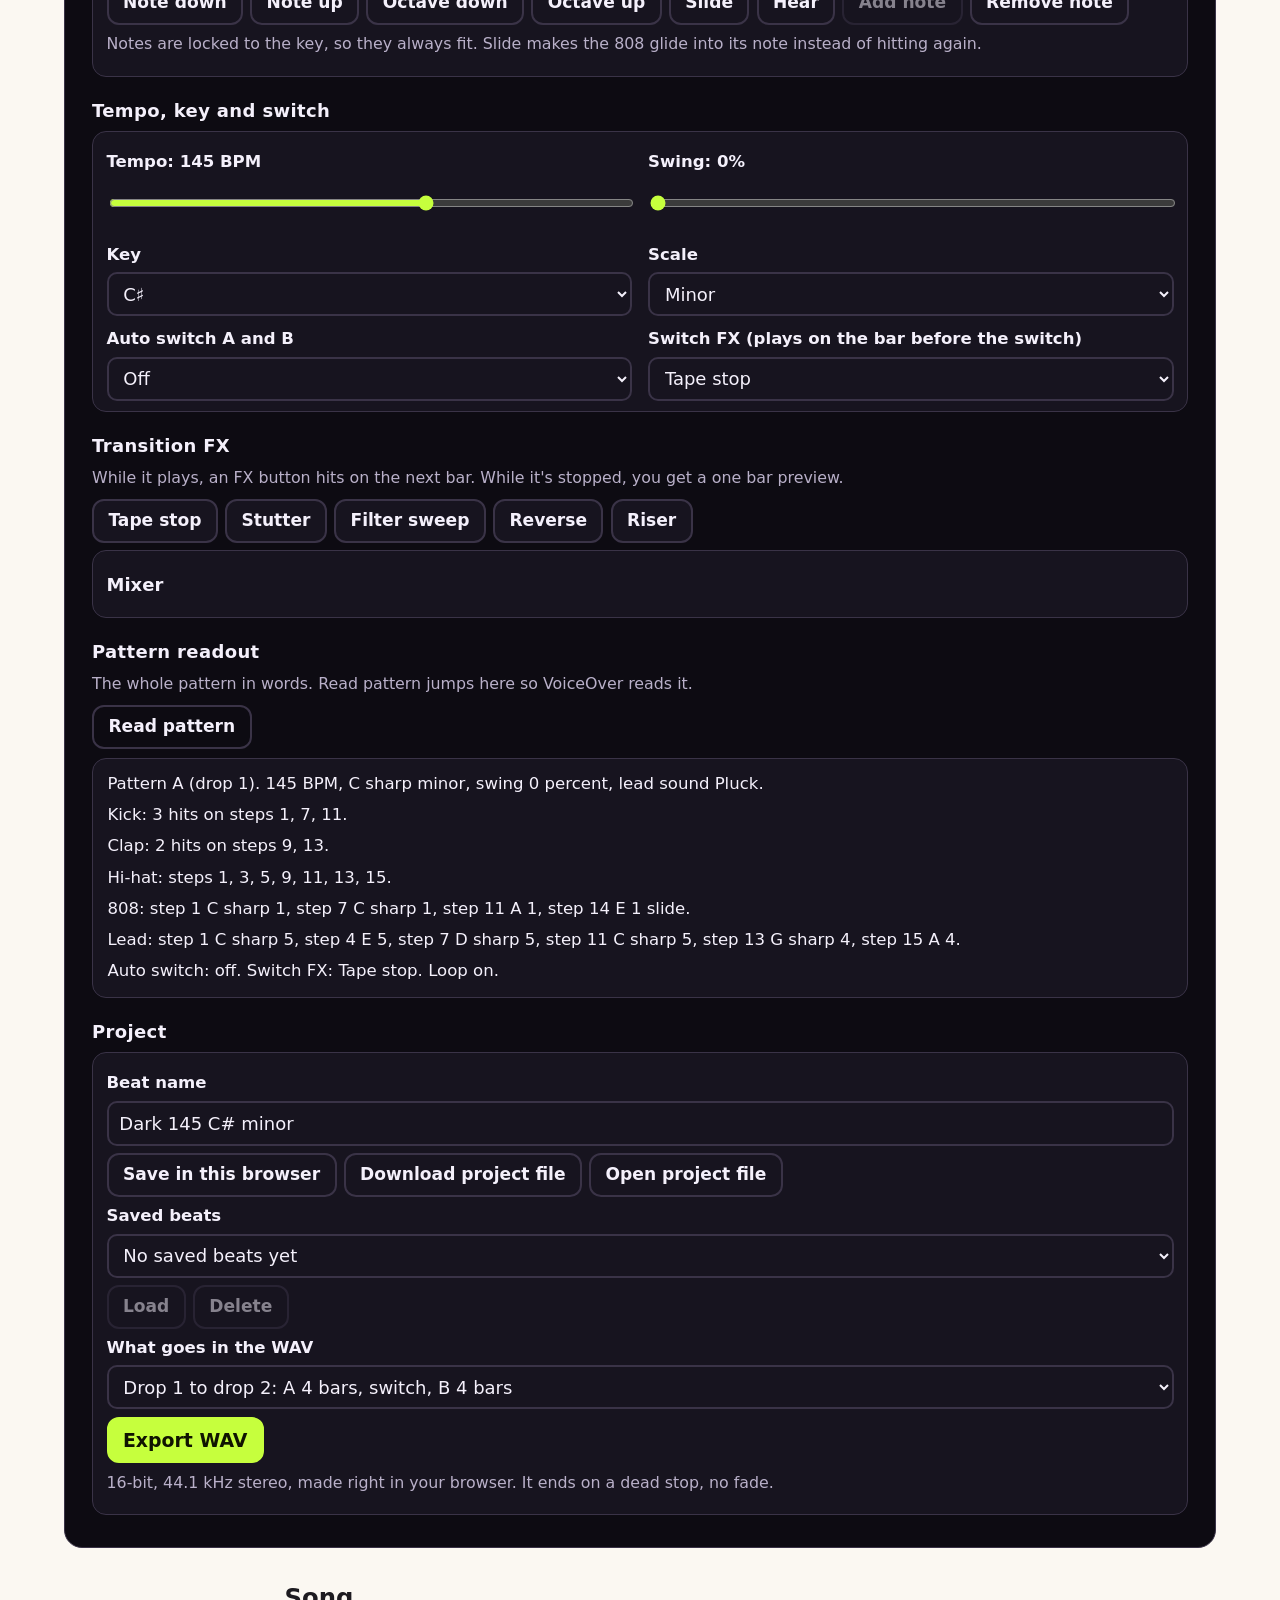
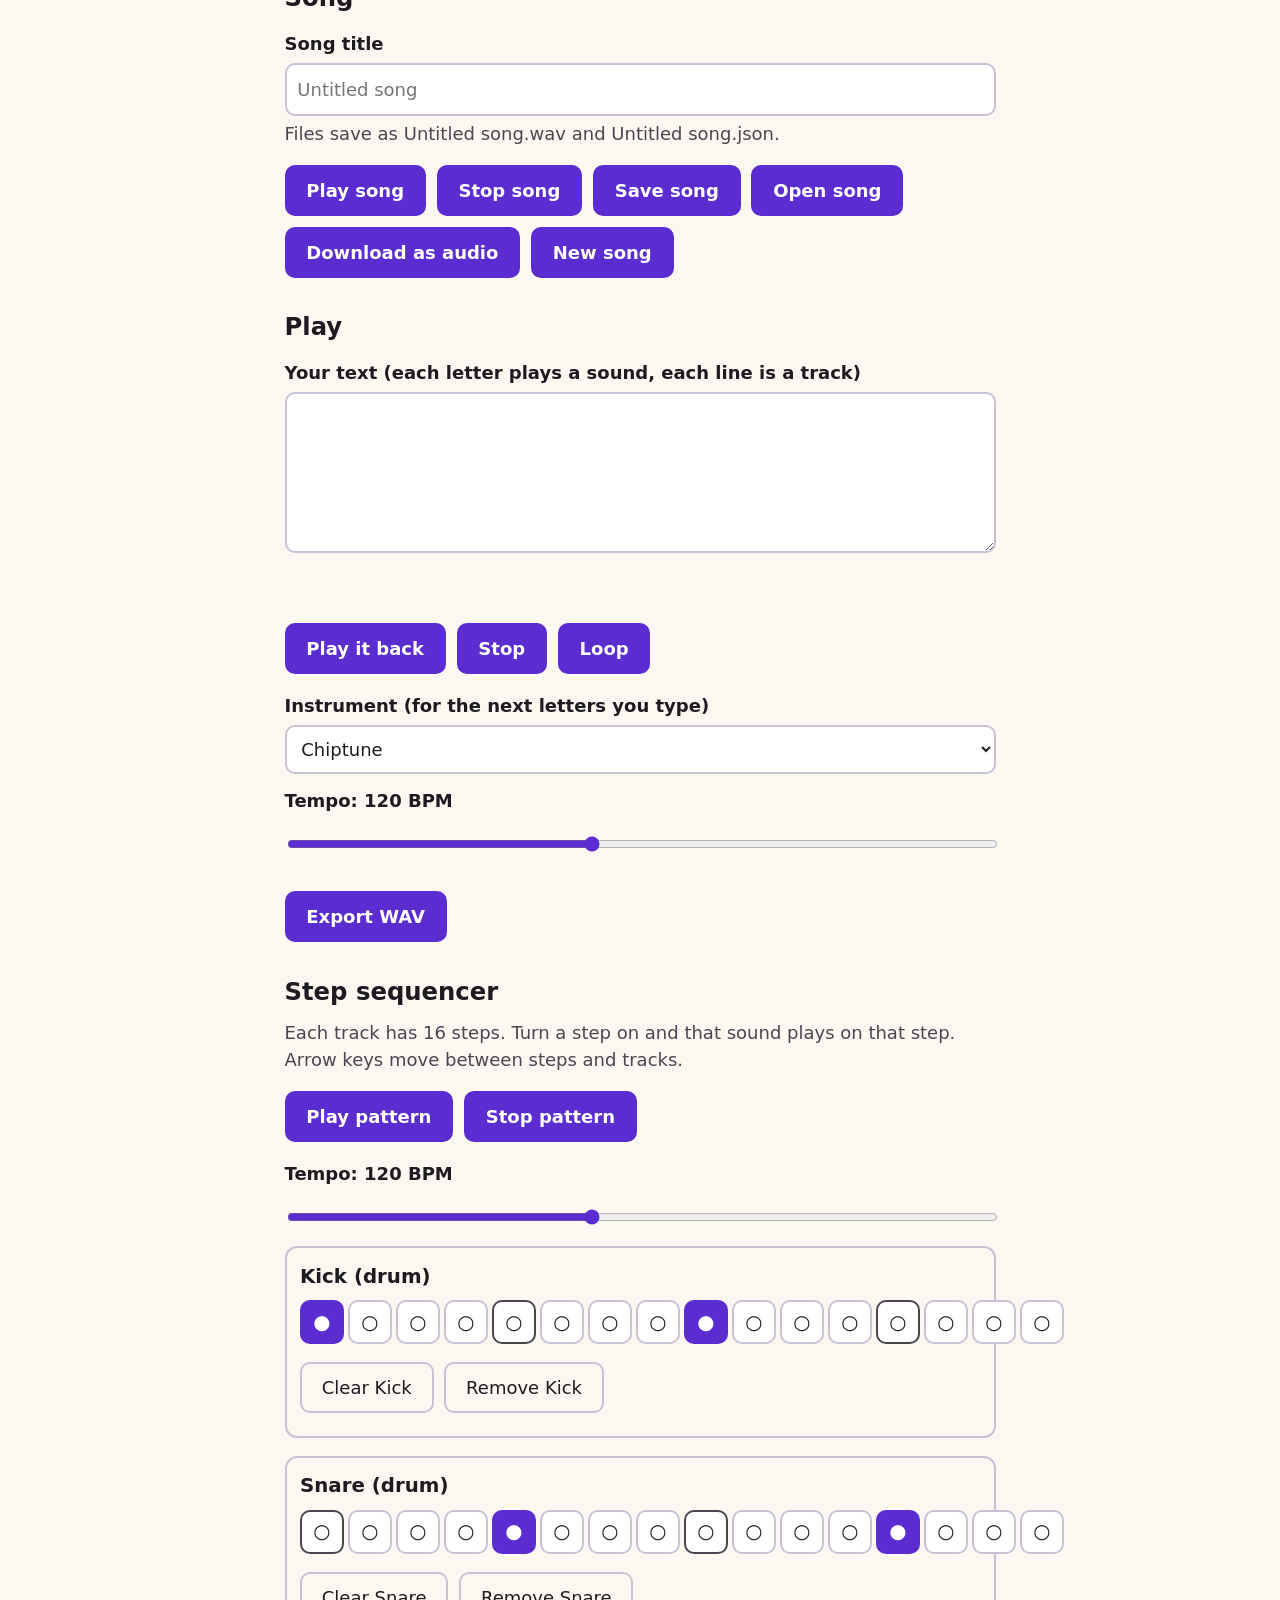
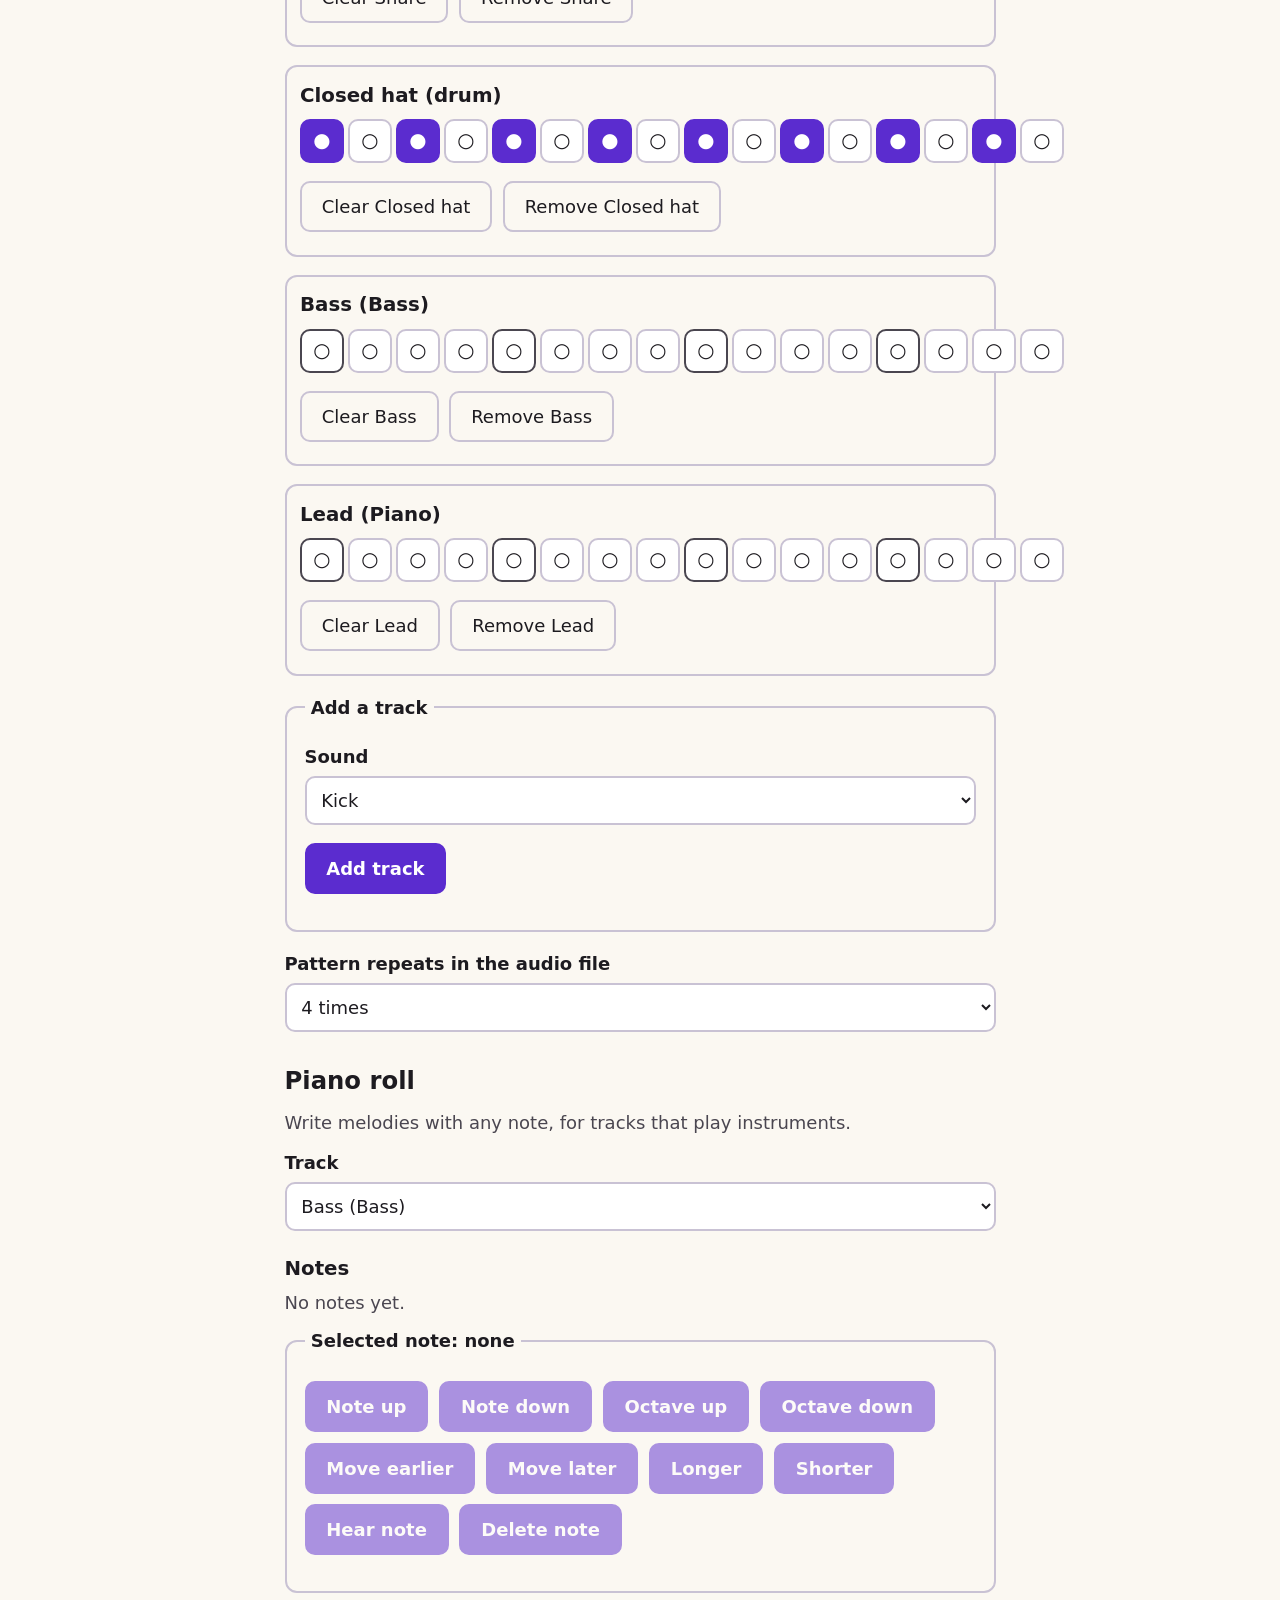
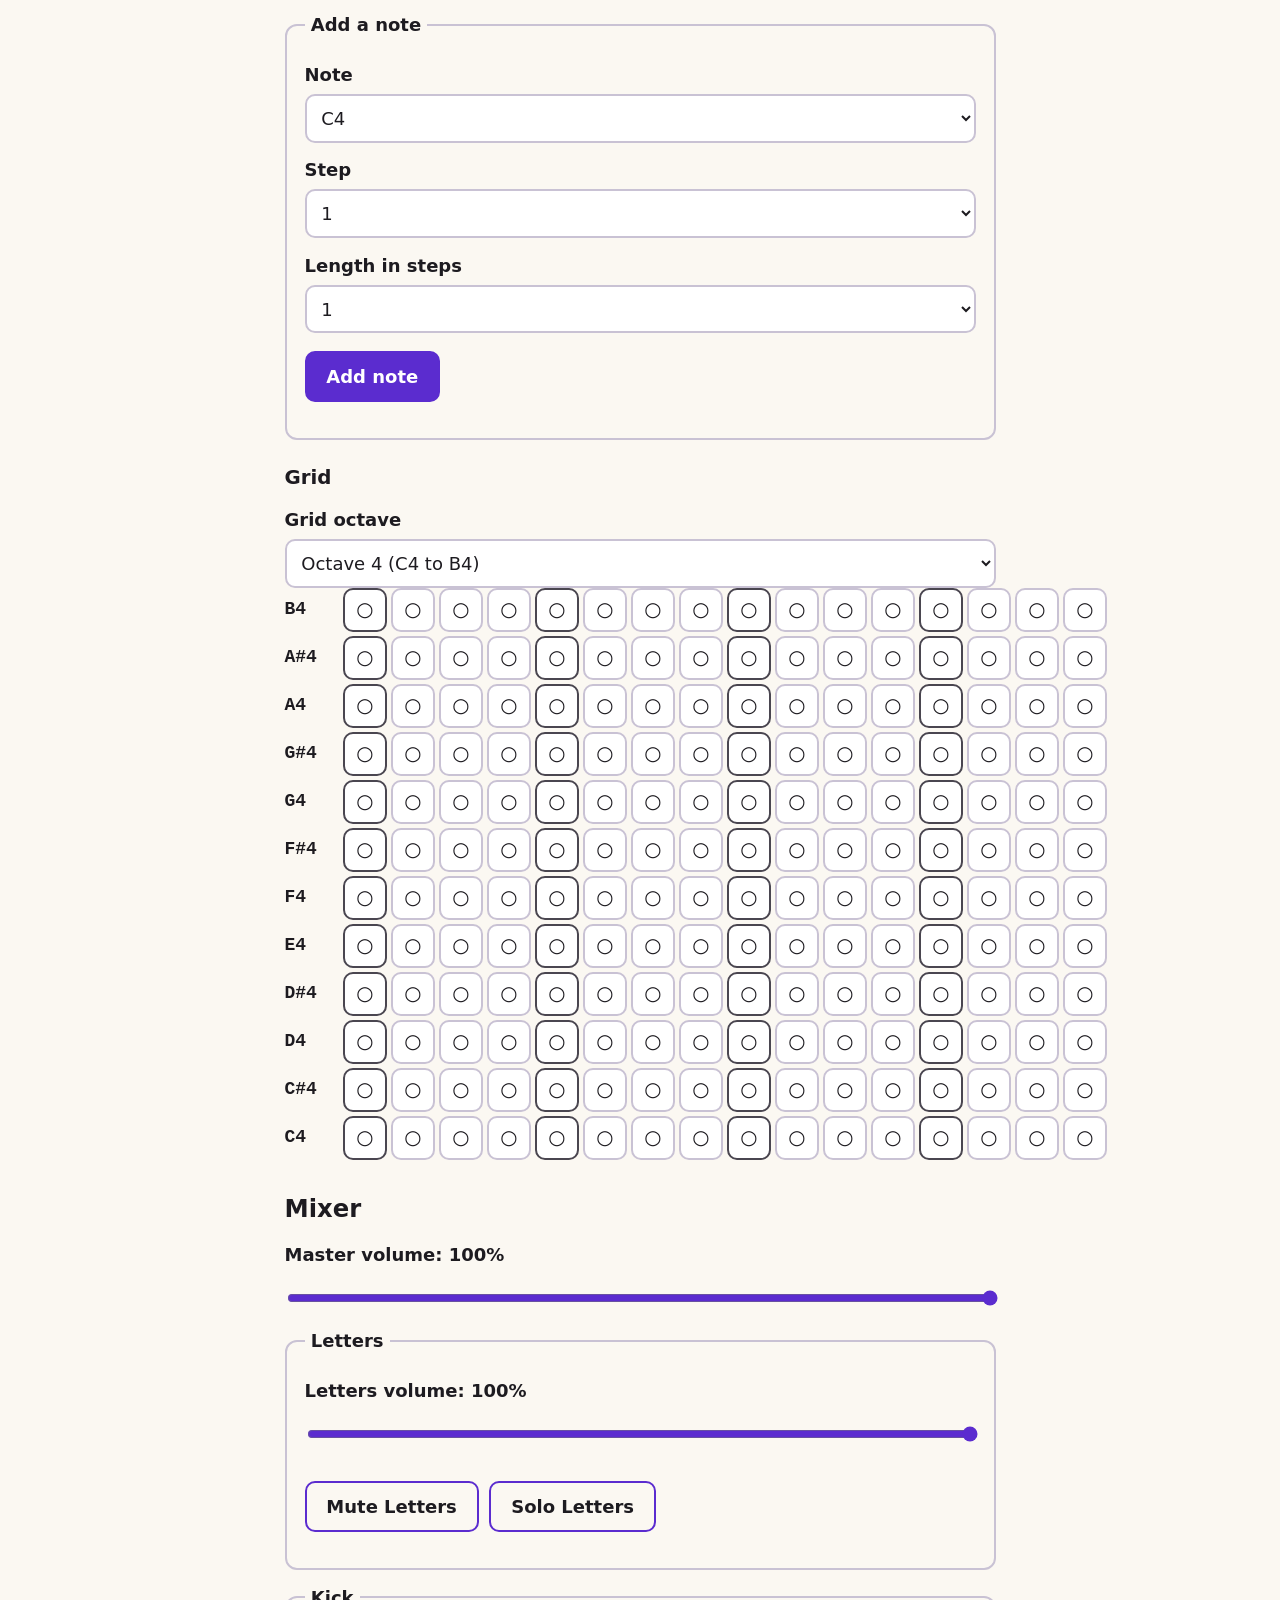
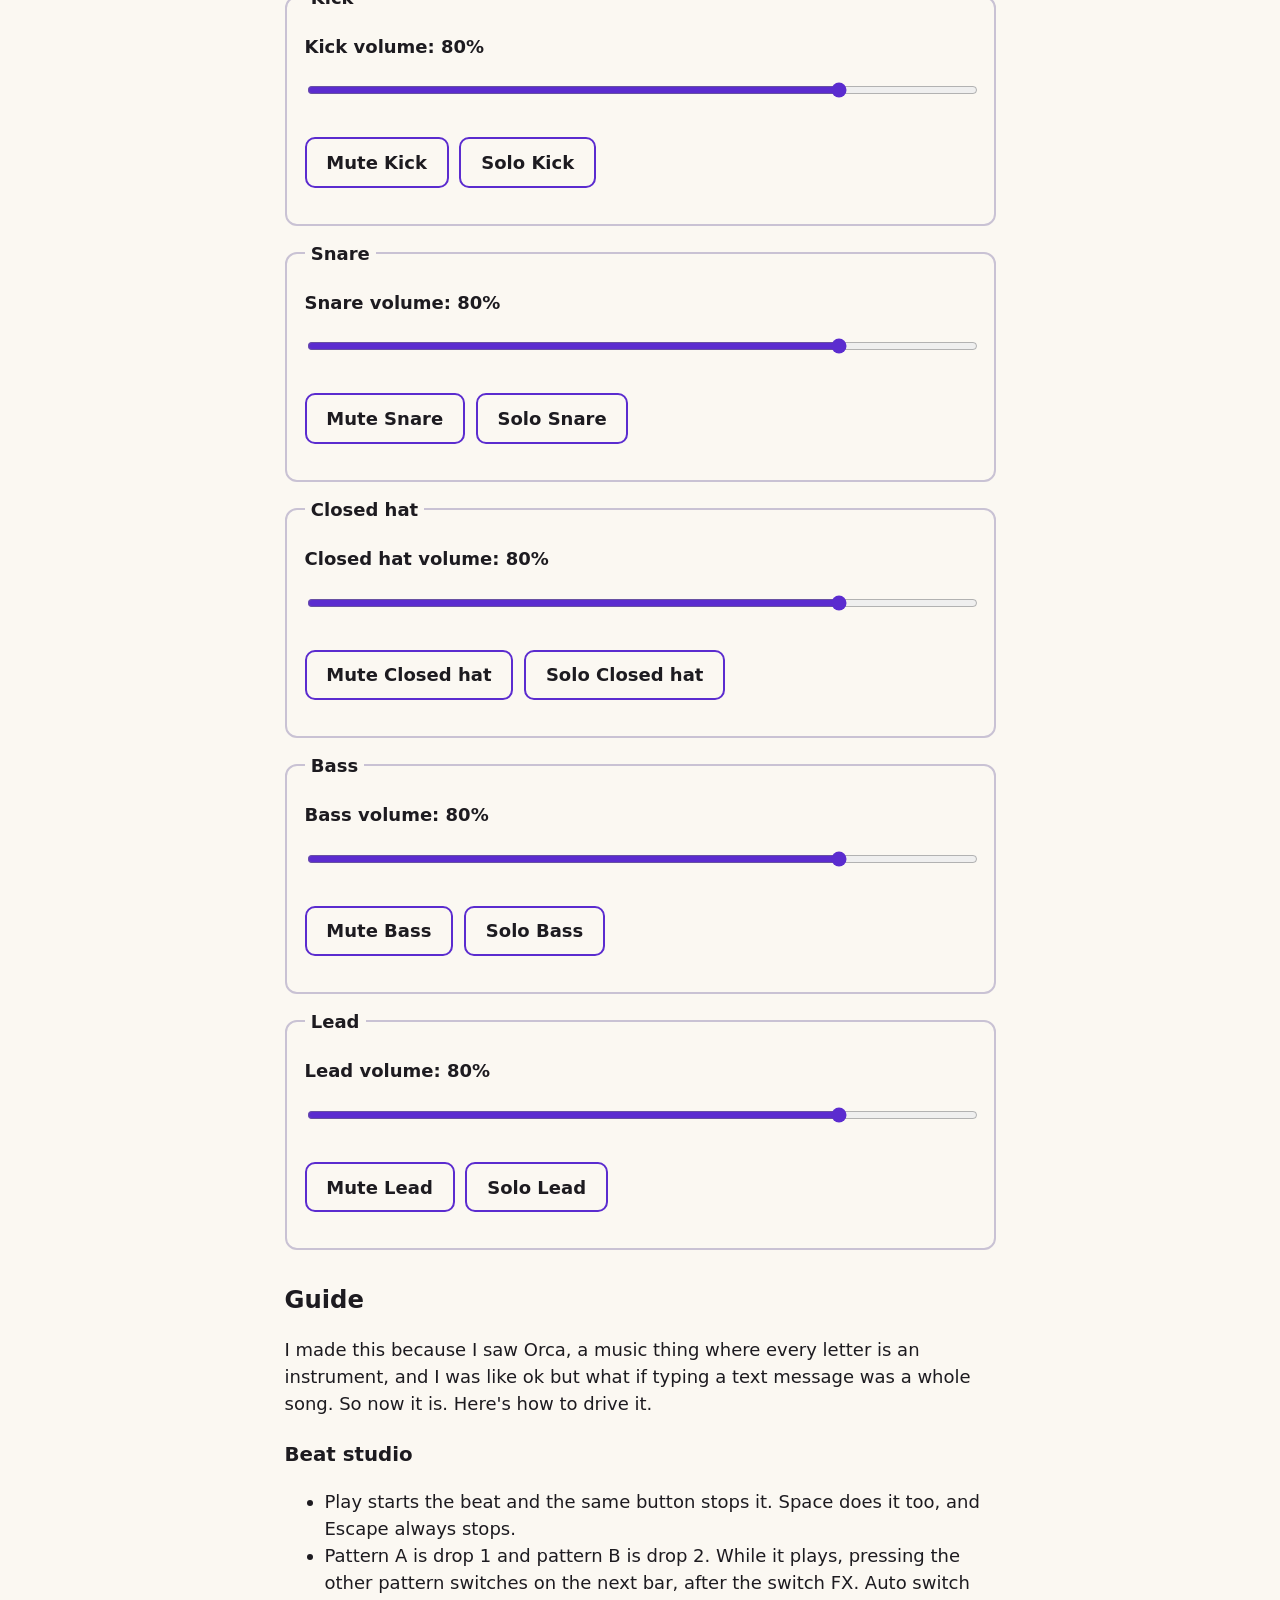
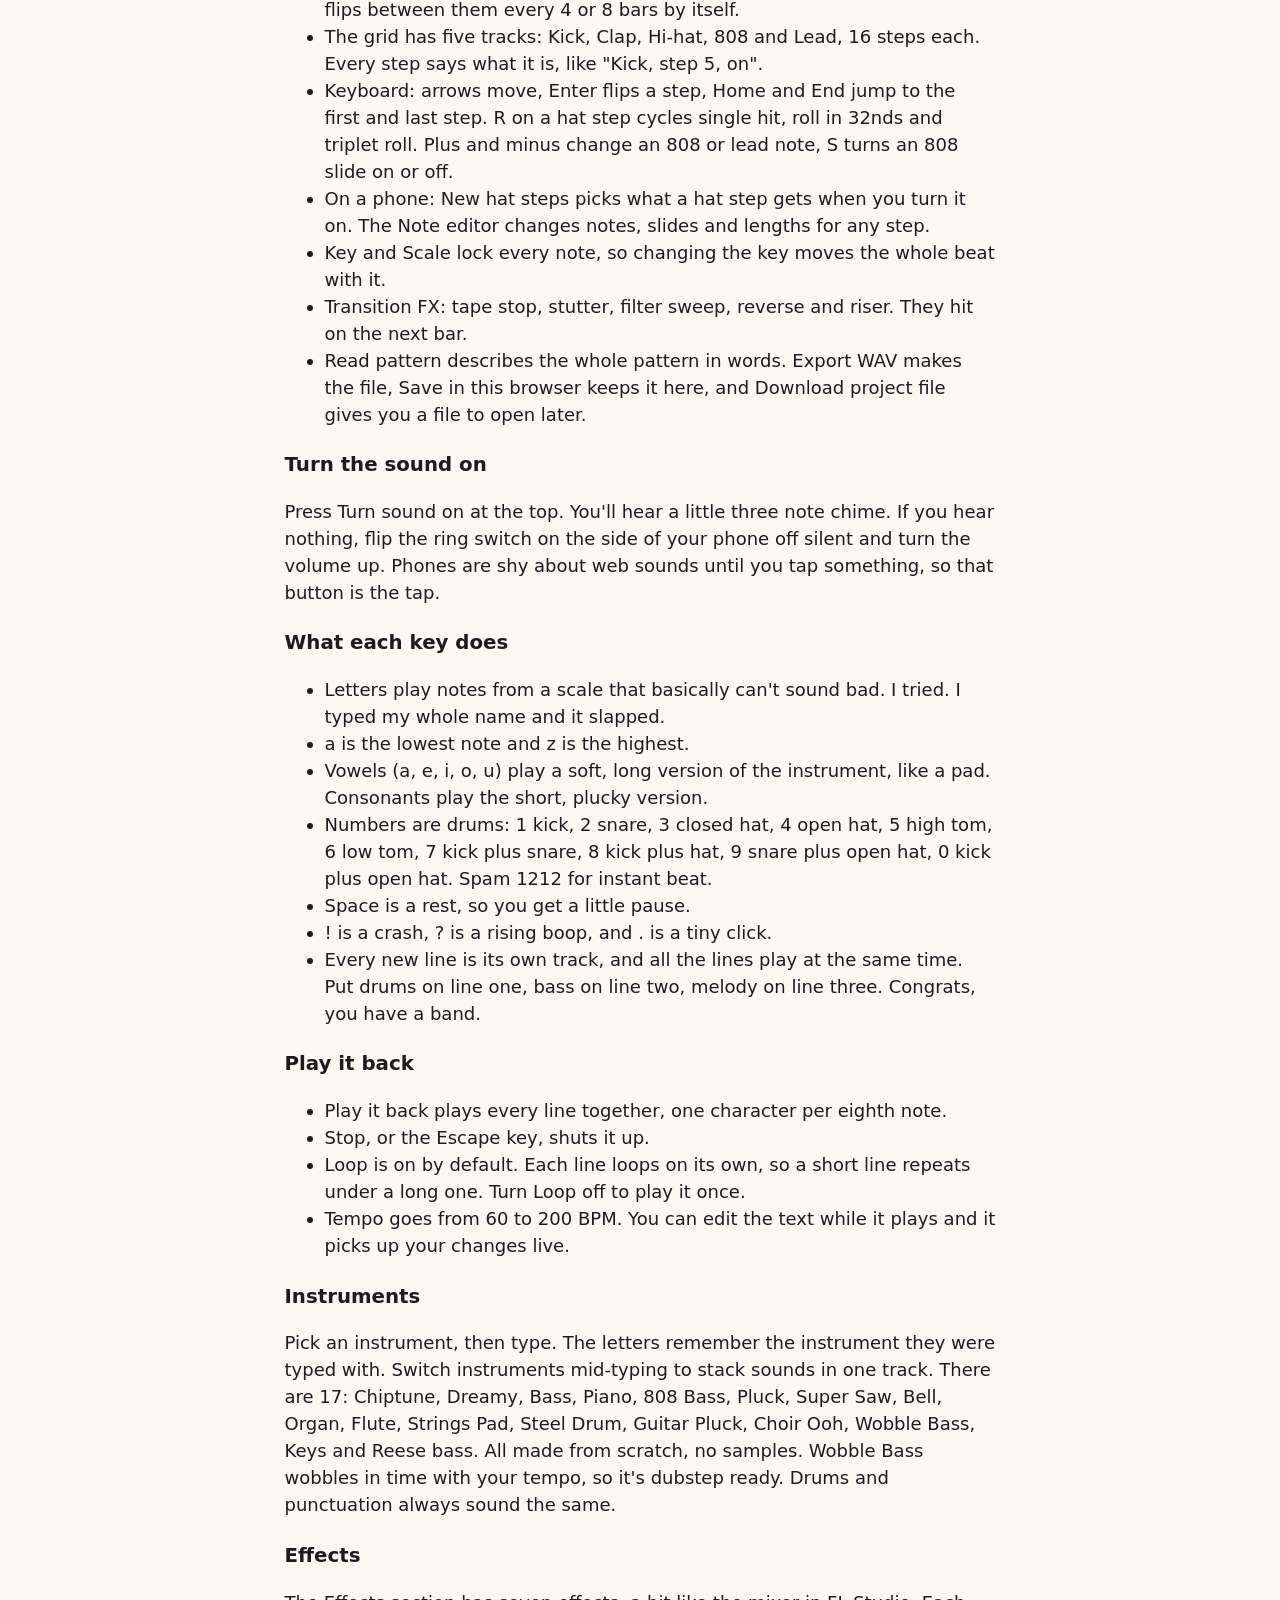
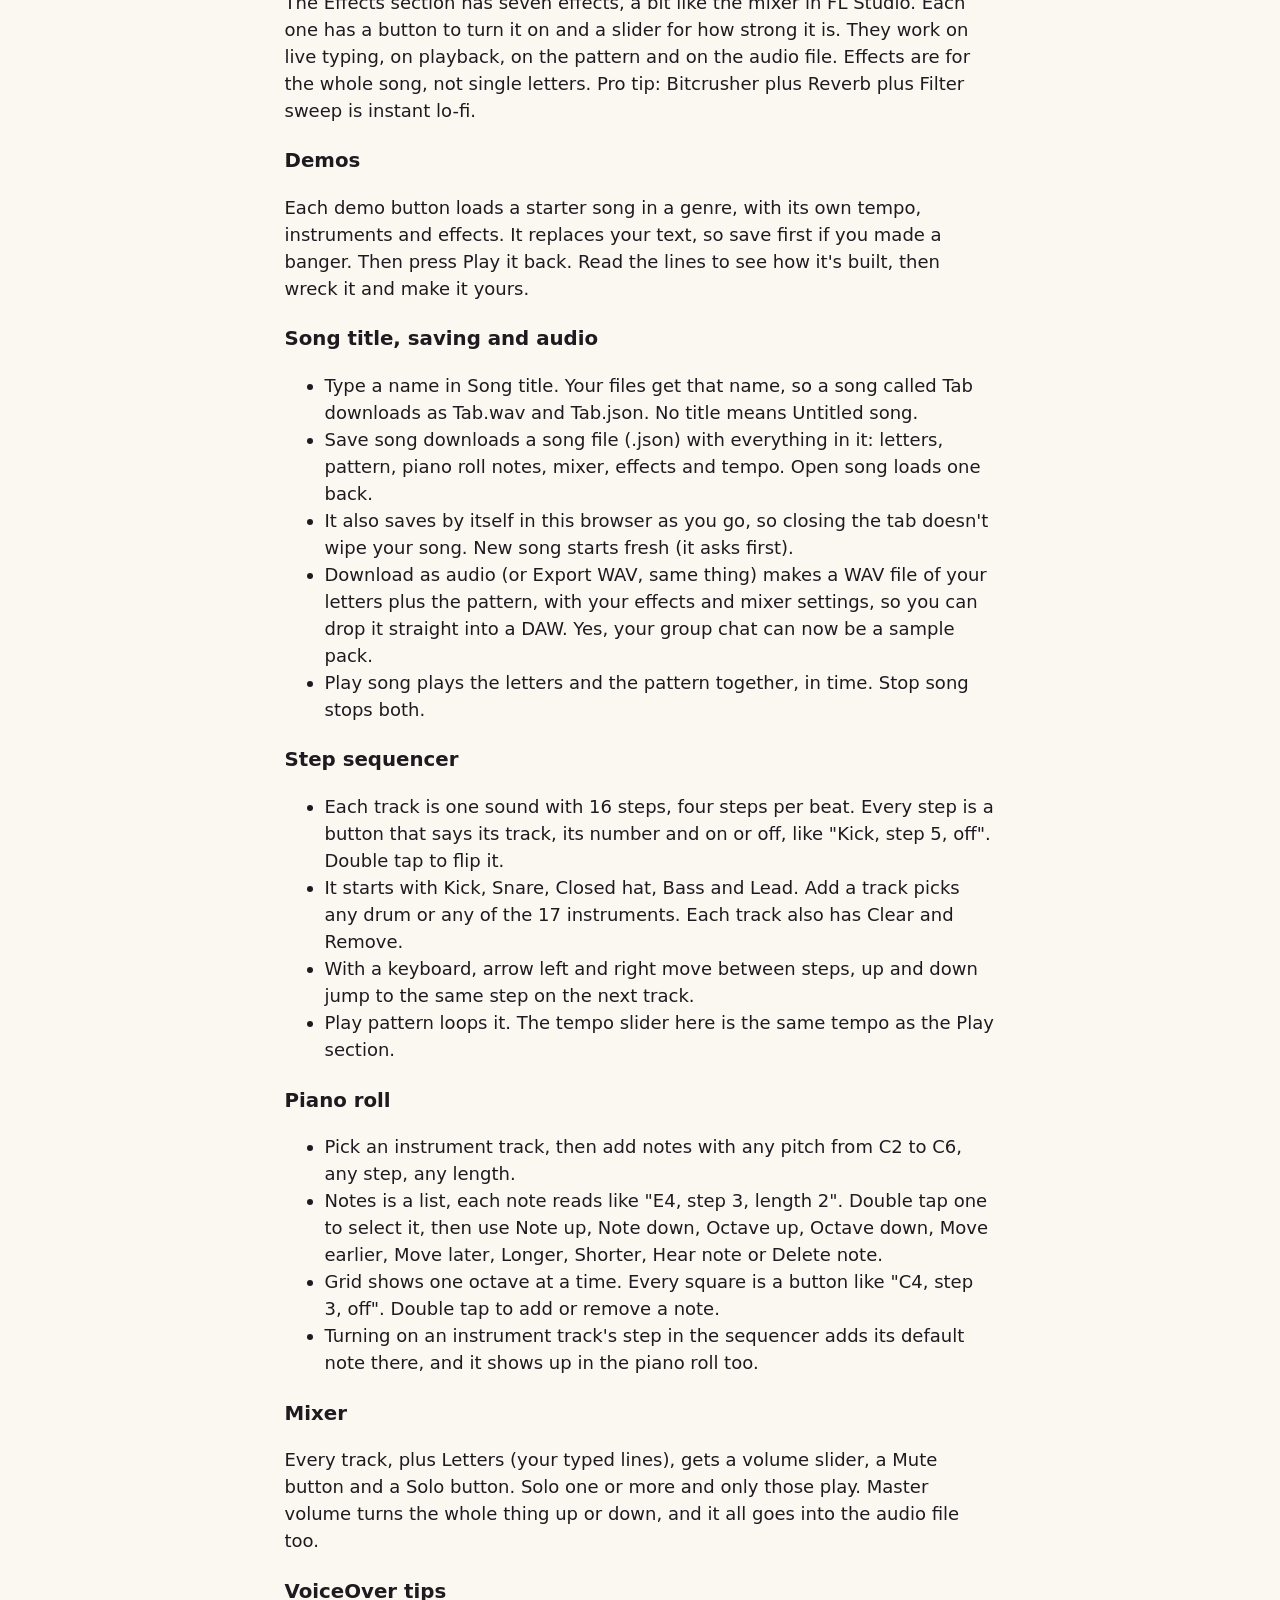
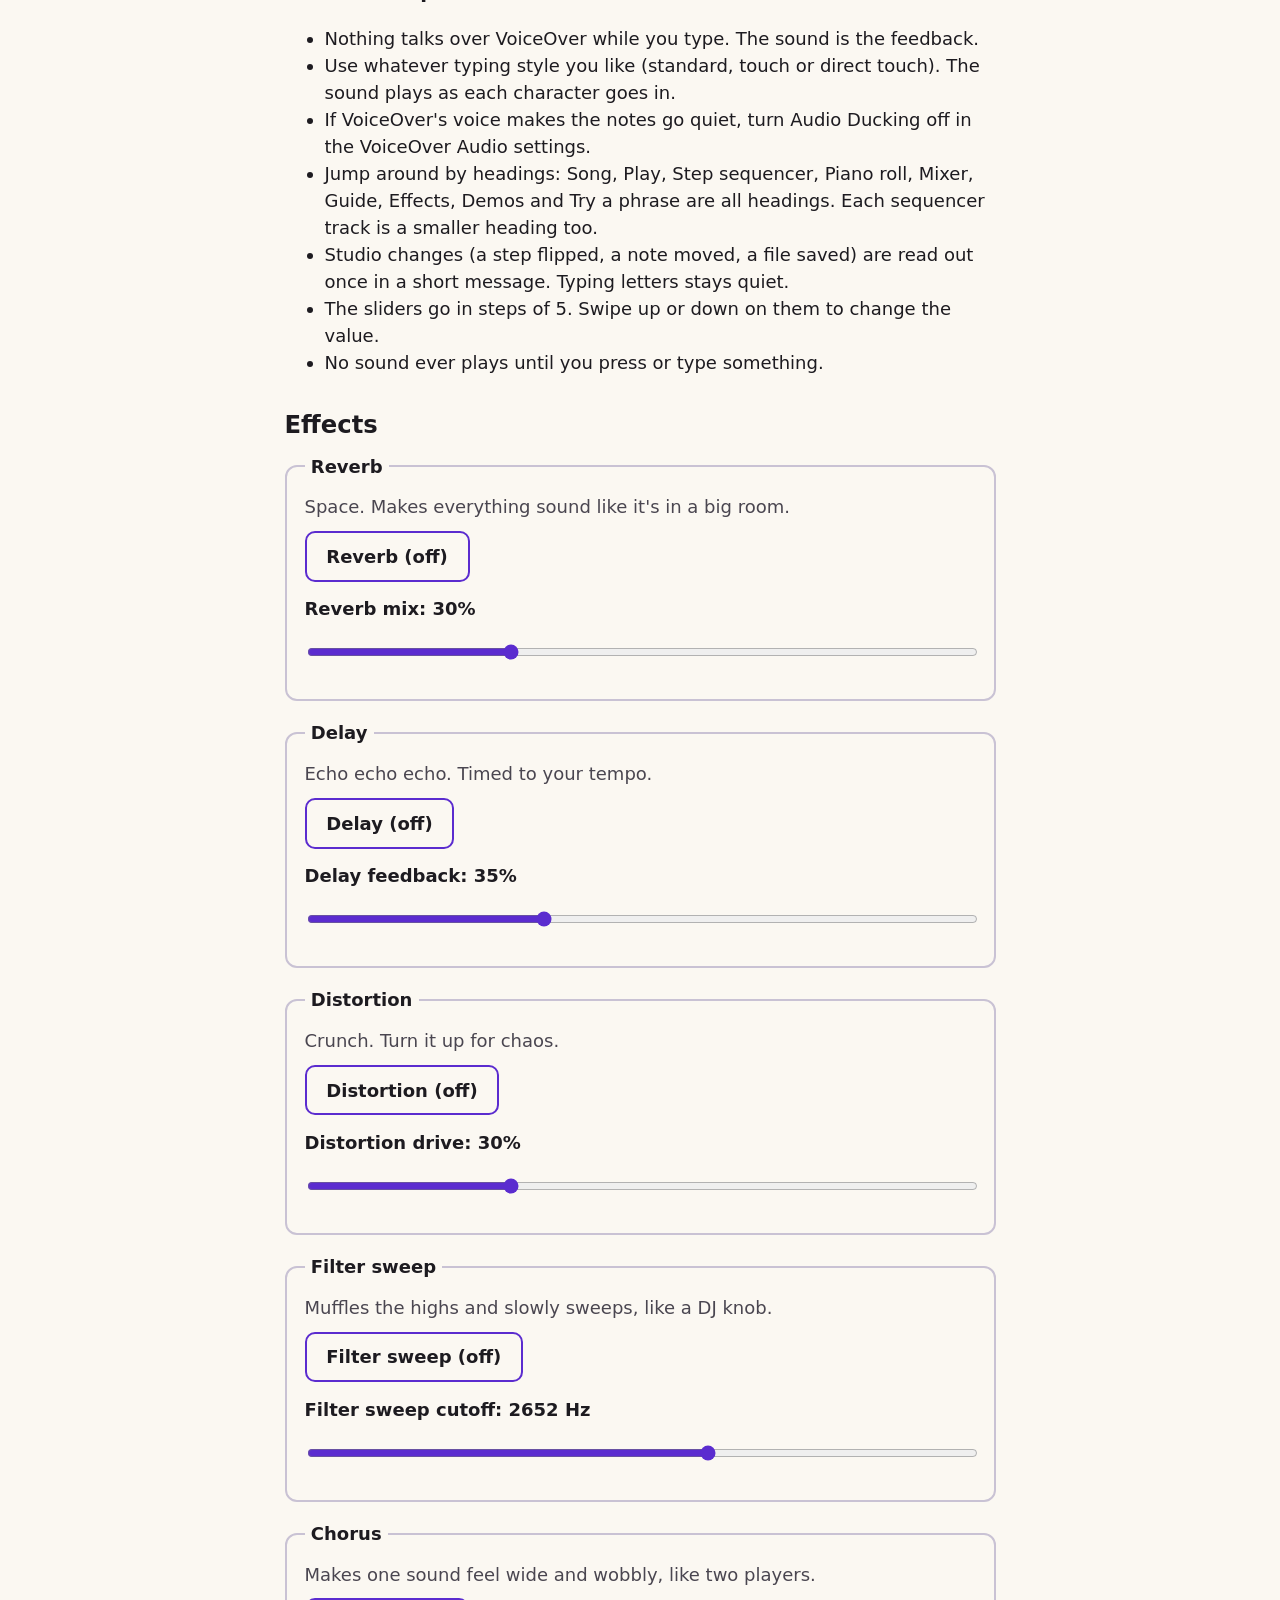
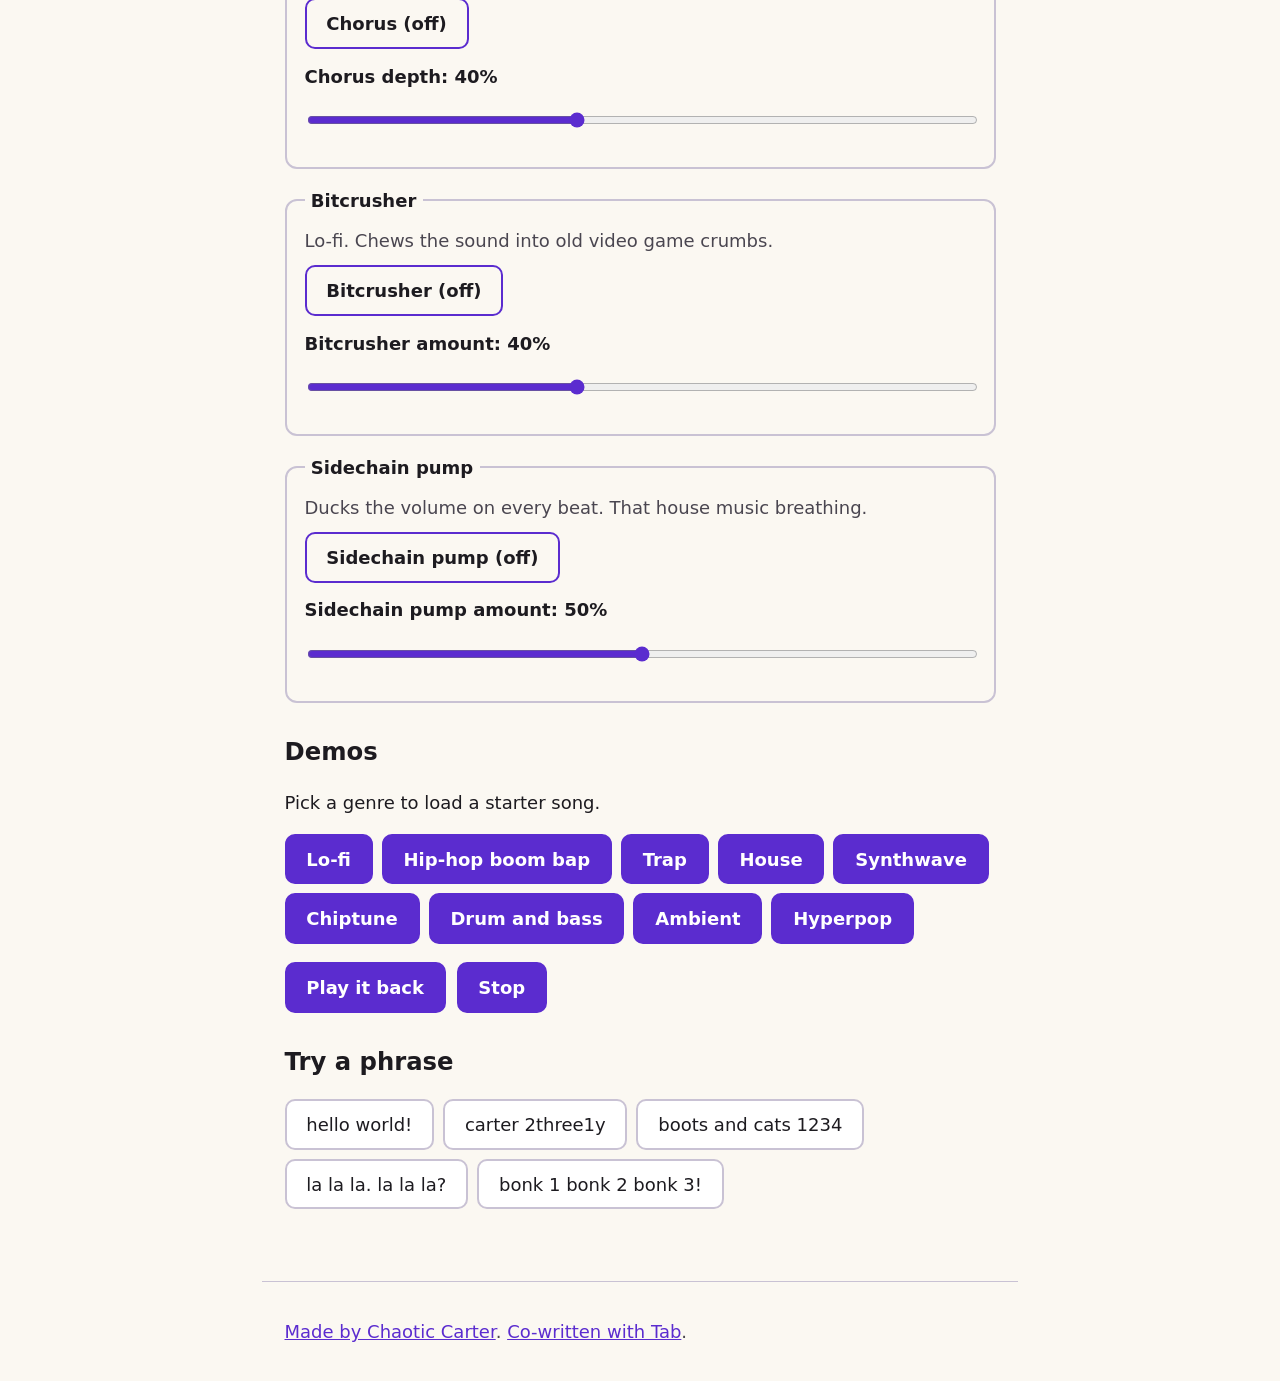
==== commit f4df3d0a: "ok FINAL name: KeyJam 🎹 (title, h1 + meta)" ====
--- a/index.html
+++ b/index.html
@@ -4,13 +4,13 @@
 <meta charset="utf-8">
 <meta name="viewport" content="width=device-width, initial-scale=1">
 <meta name="color-scheme" content="light dark">
-<title>Typewave: beat studio</title>
-<meta name="description" content="Typewave by Chaotic Carter: a beat studio that works with VoiceOver. Drums, hat rolls, sliding 808s, transition FX and WAV export, plus type-a-song letters.">
+<title>KeyJam: beat studio</title>
+<meta name="description" content="KeyJam by Chaotic Carter: a beat studio that works with VoiceOver. Drums, hat rolls, sliding 808s, transition FX and WAV export, plus type-a-song letters.">
 <meta name="theme-color" content="#0d0b12">
 <meta property="og:type" content="website">
 <meta property="og:url" content="https://2three1y.github.io/letterorchestra/">
-<meta property="og:site_name" content="Typewave">
-<meta property="og:title" content="Typewave: the center of all musical chaos">
+<meta property="og:site_name" content="KeyJam">
+<meta property="og:title" content="KeyJam: the center of all musical chaos">
 <meta property="og:description" content="A beat studio you can use with VoiceOver: drums, hat rolls, sliding 808s, transition FX, WAV export. Plus every letter you type plays a note.">
 <meta name="twitter:card" content="summary">
 <link rel="icon" href="data:image/svg+xml,%3Csvg xmlns=%22http://www.w3.org/2000/svg%22 viewBox=%220 0 100 100%22%3E%3Ctext y=%22.9em%22 font-size=%2290%22%3E%F0%9F%8E%B9%3C/text%3E%3C/svg%3E">
@@ -19,7 +19,7 @@
 <body>
 <a class="skip" href="#studio-h">Skip to beat studio</a>
 <main>
-  <h1>Typewave</h1>
+  <h1>KeyJam</h1>
   <p class="intro">The center of all musical chaos. Make a beat in the studio, or type anything and every letter plays a note.</p>
   <nav aria-label="Modes" class="modes">
     <ul>
